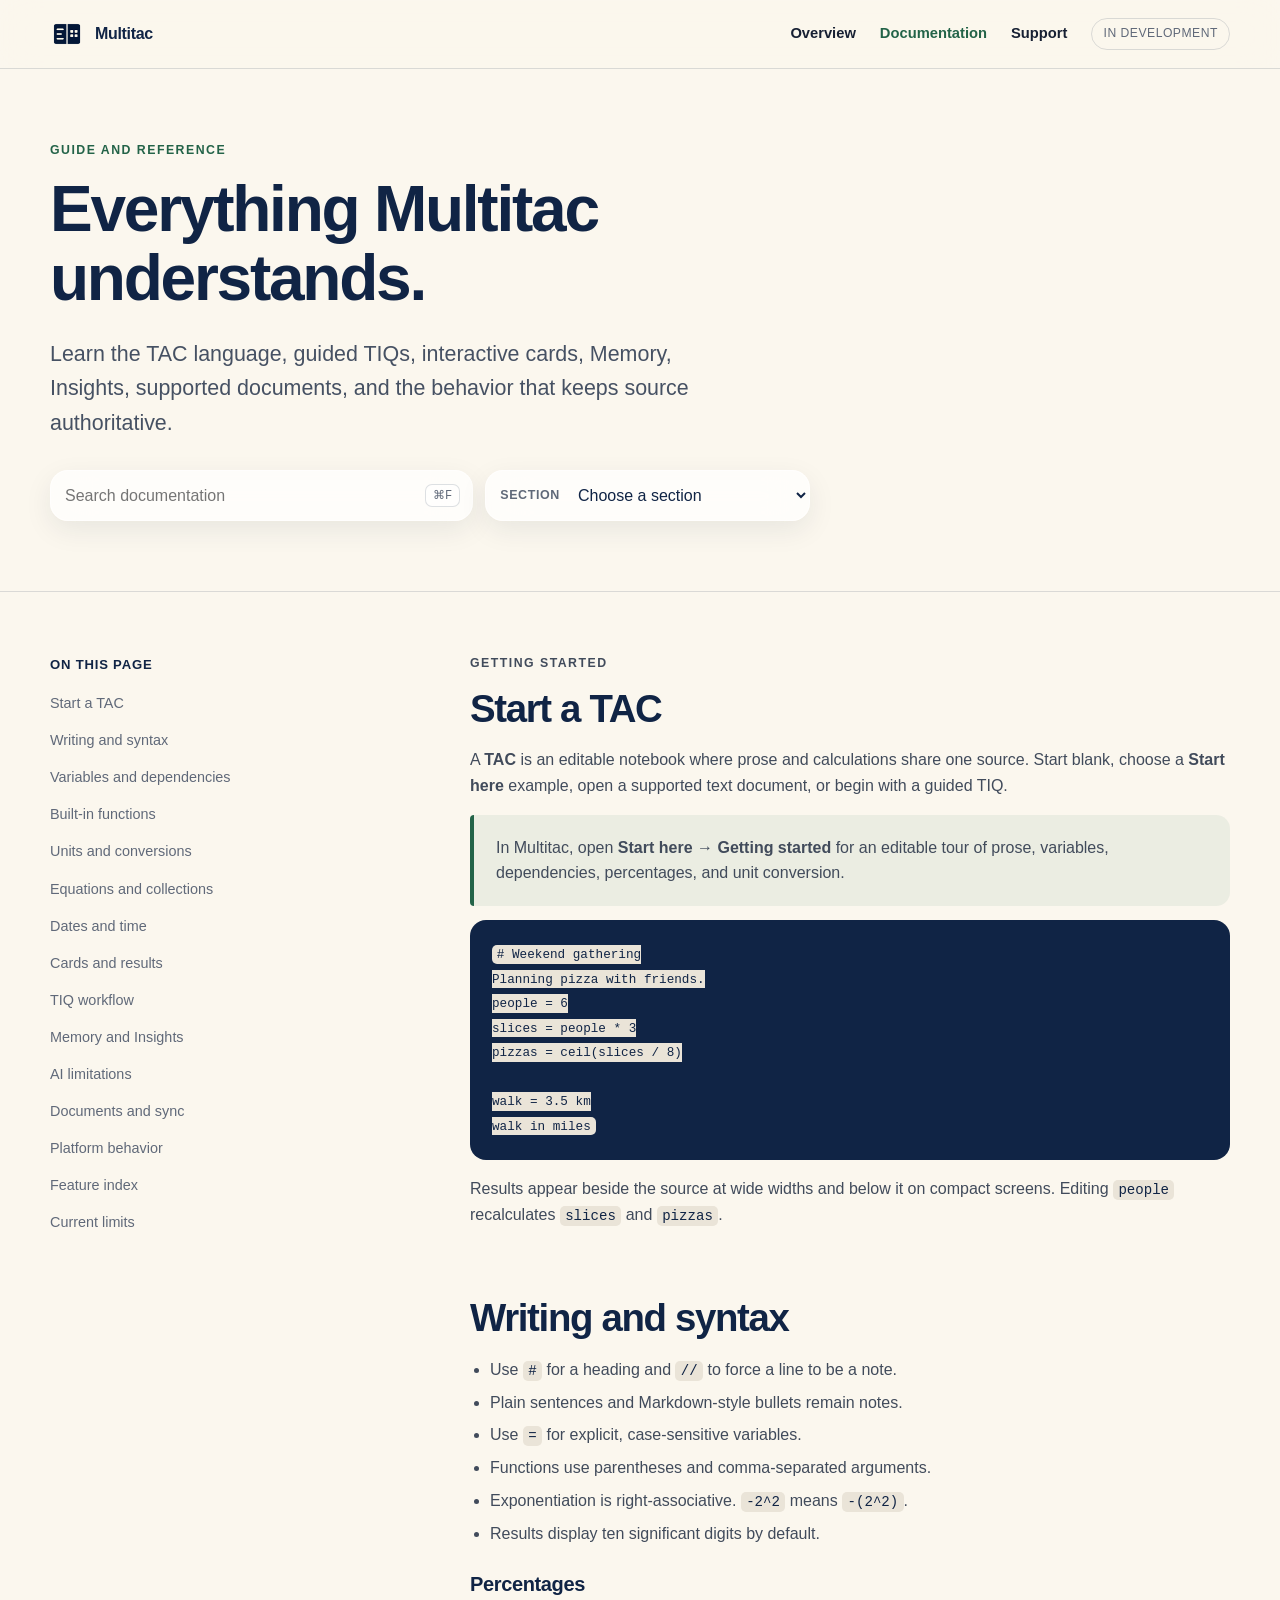
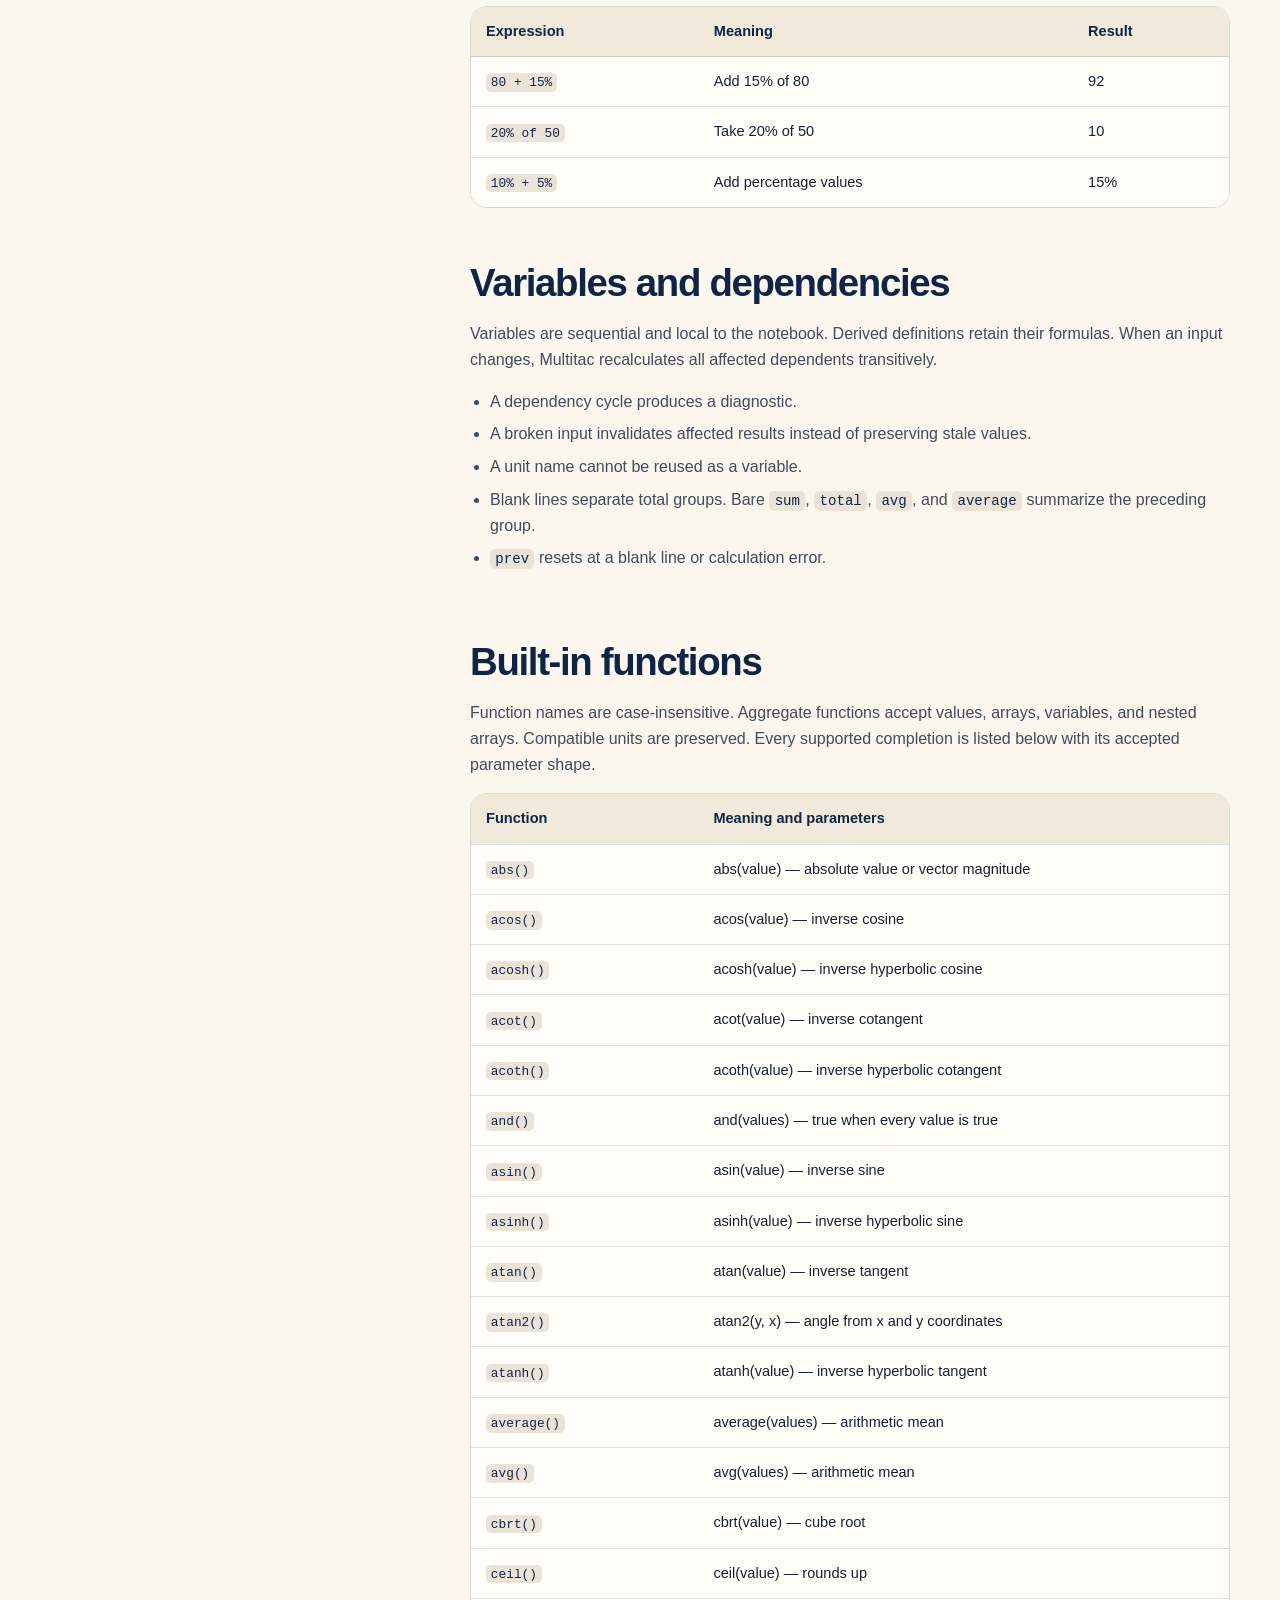
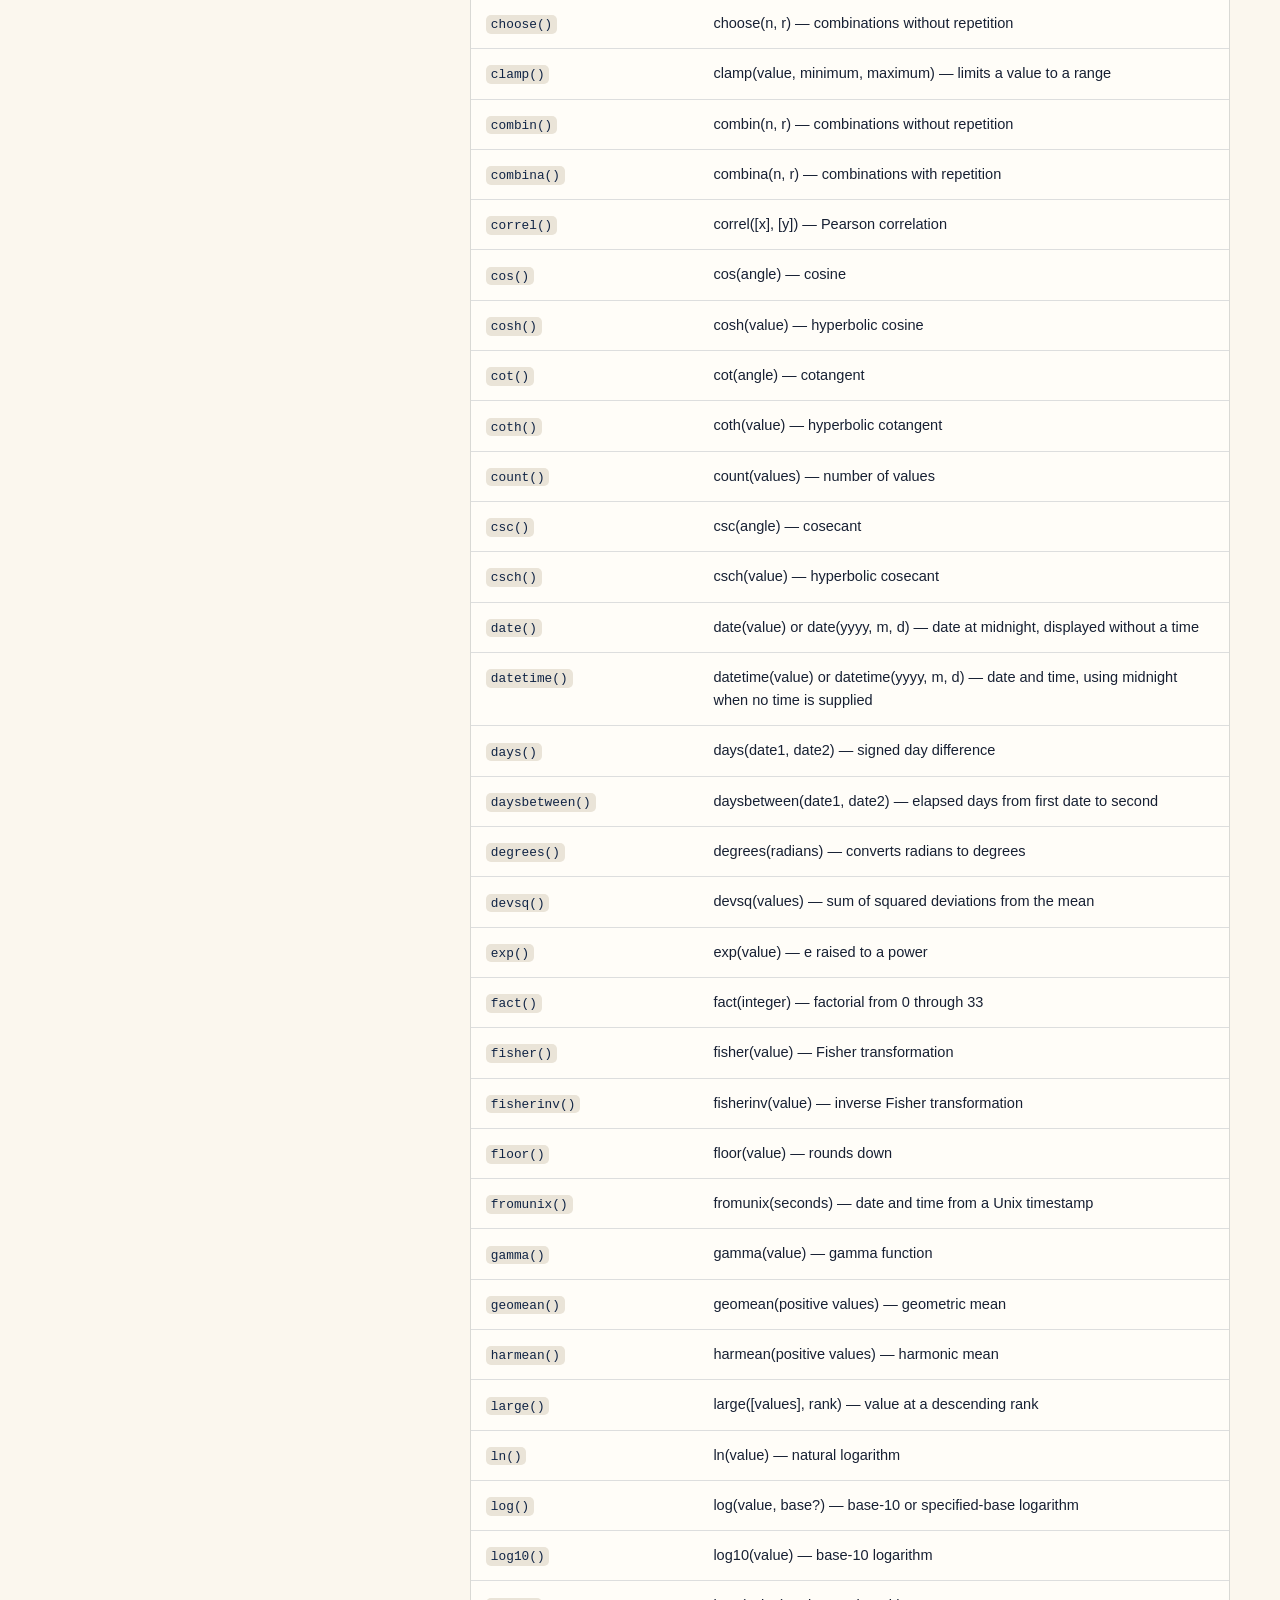
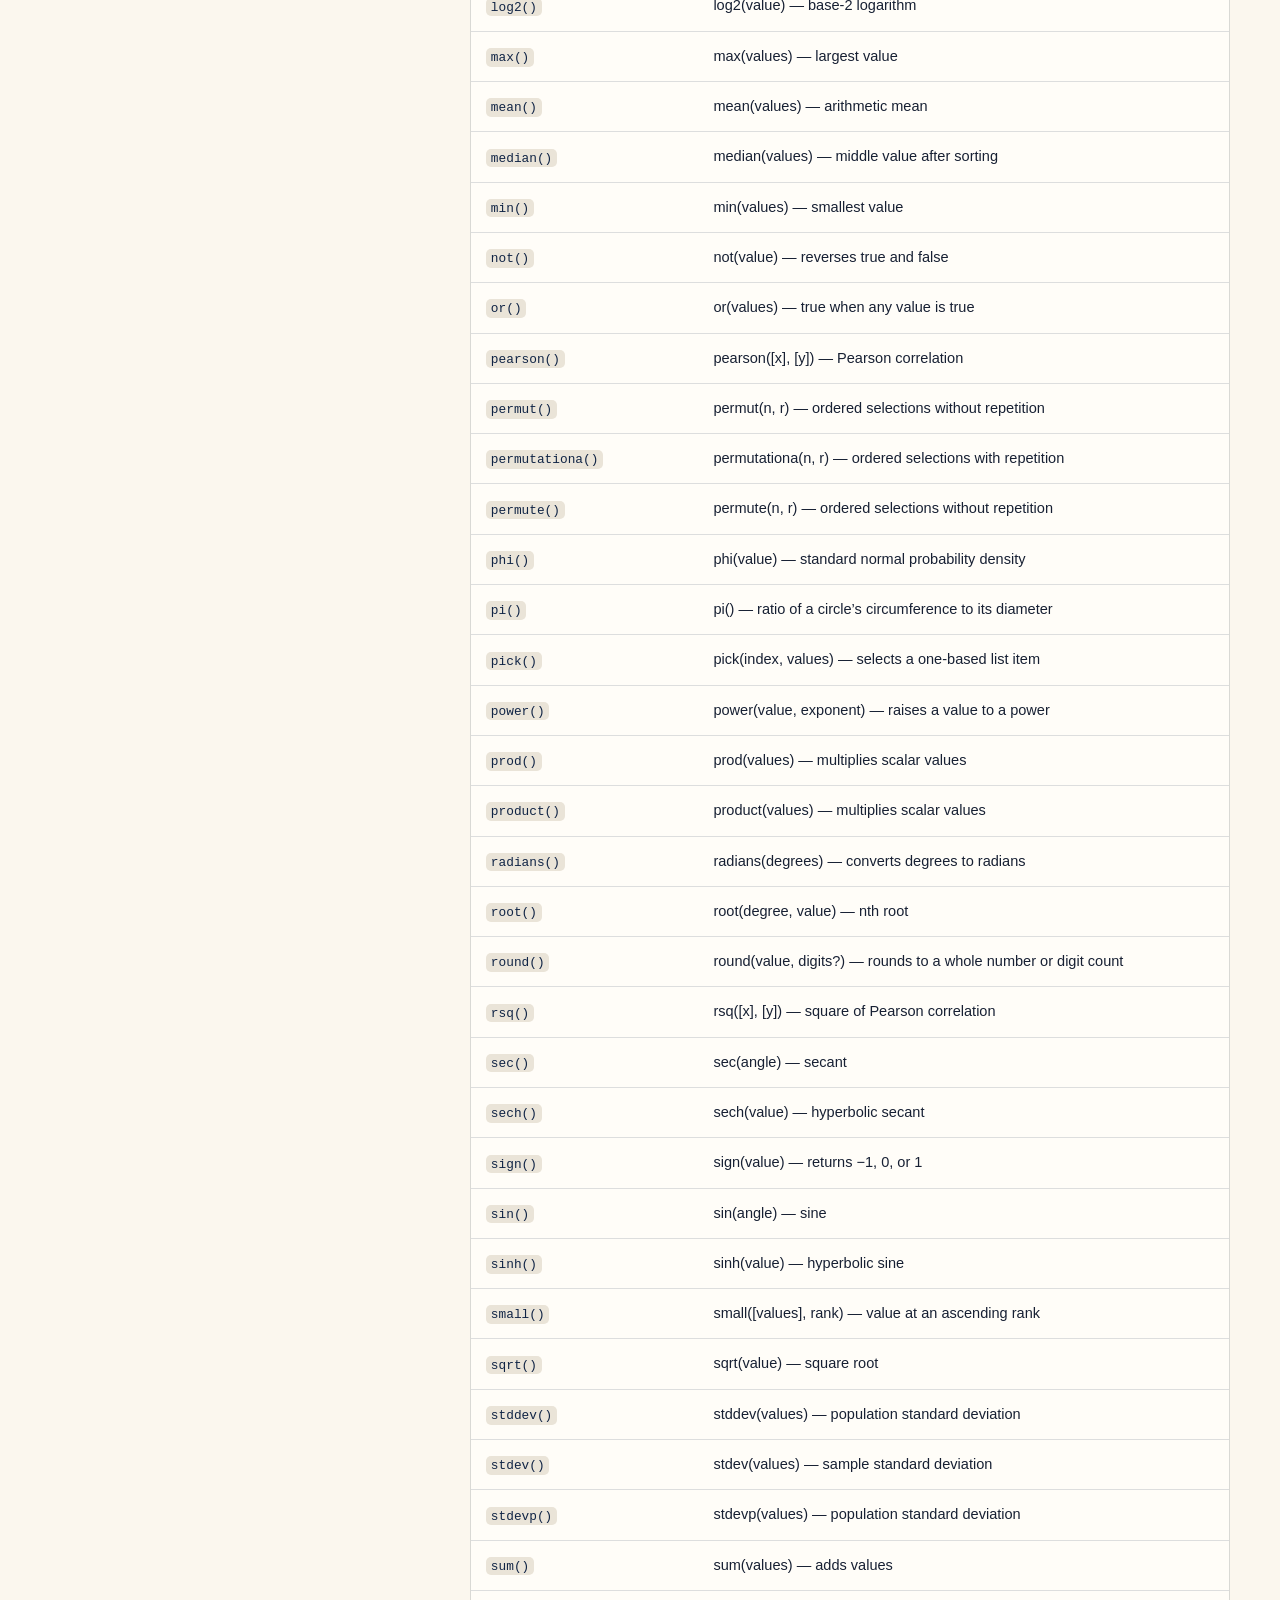
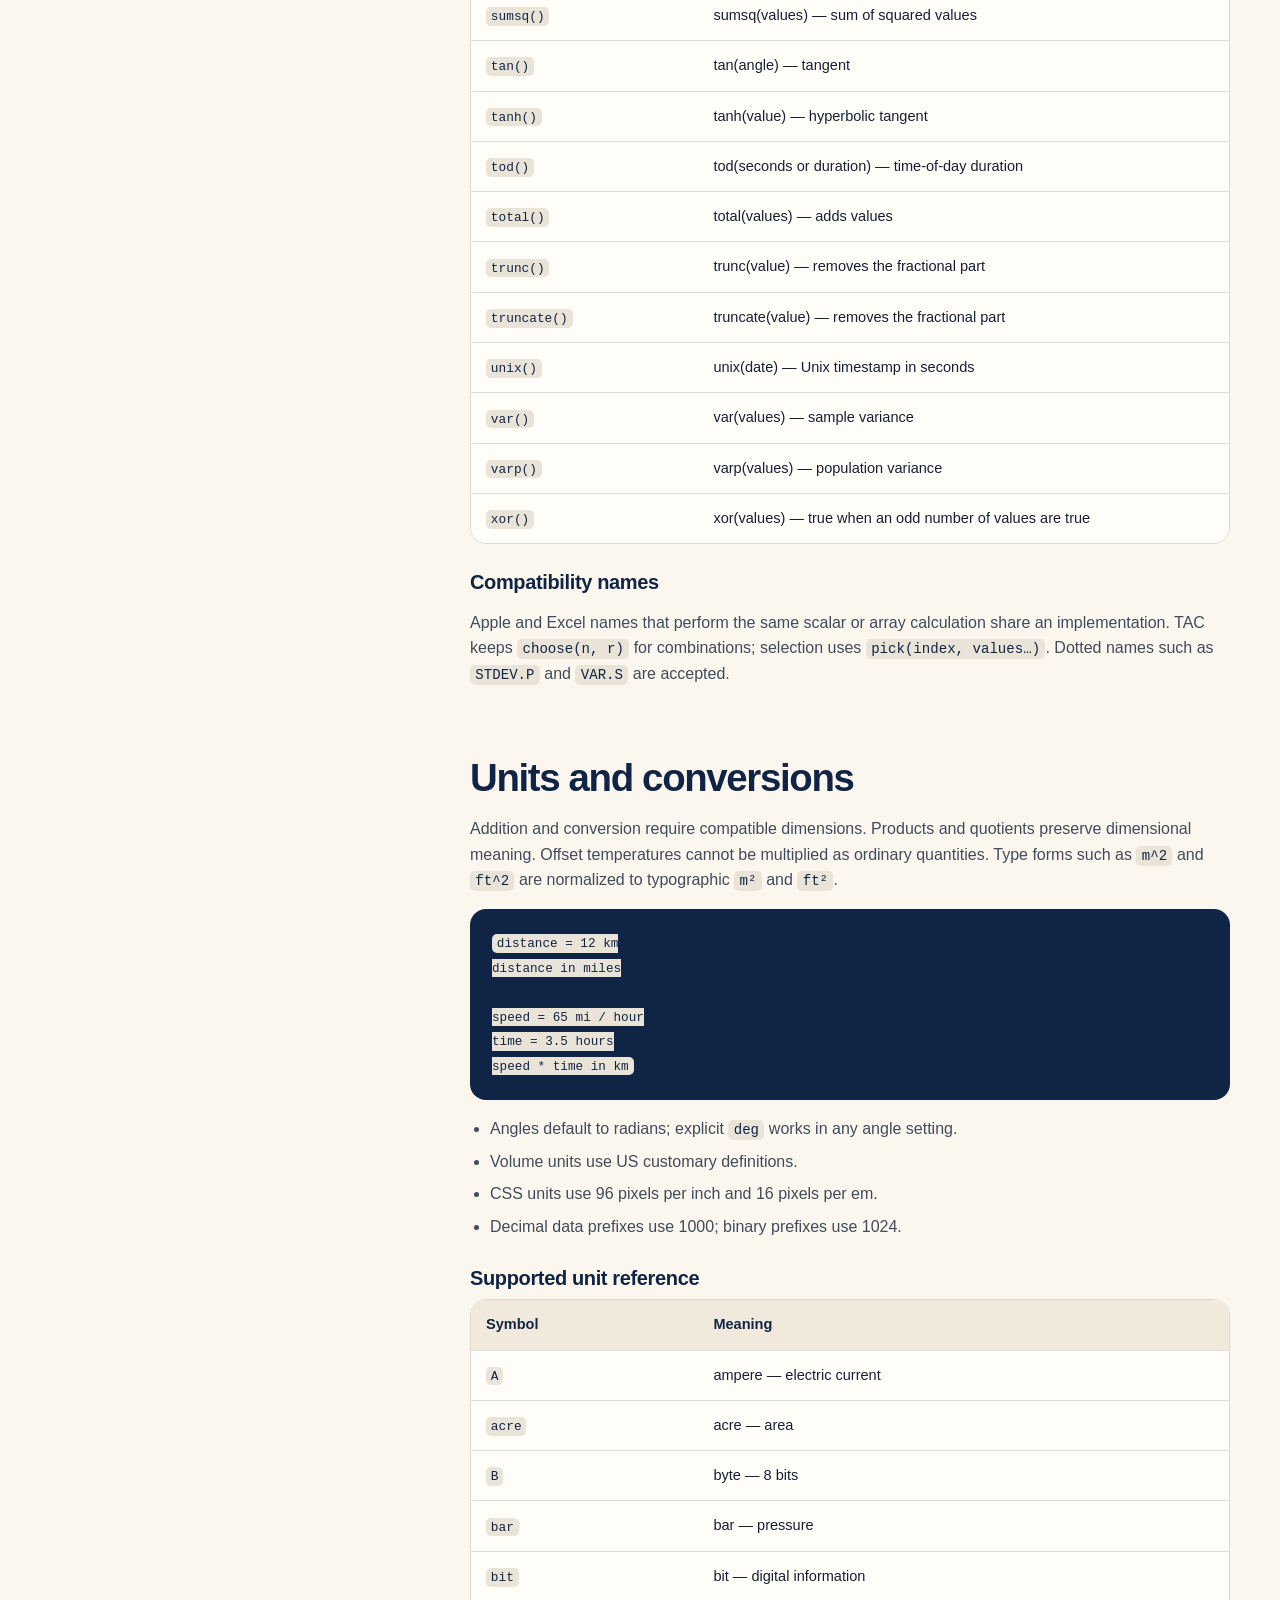
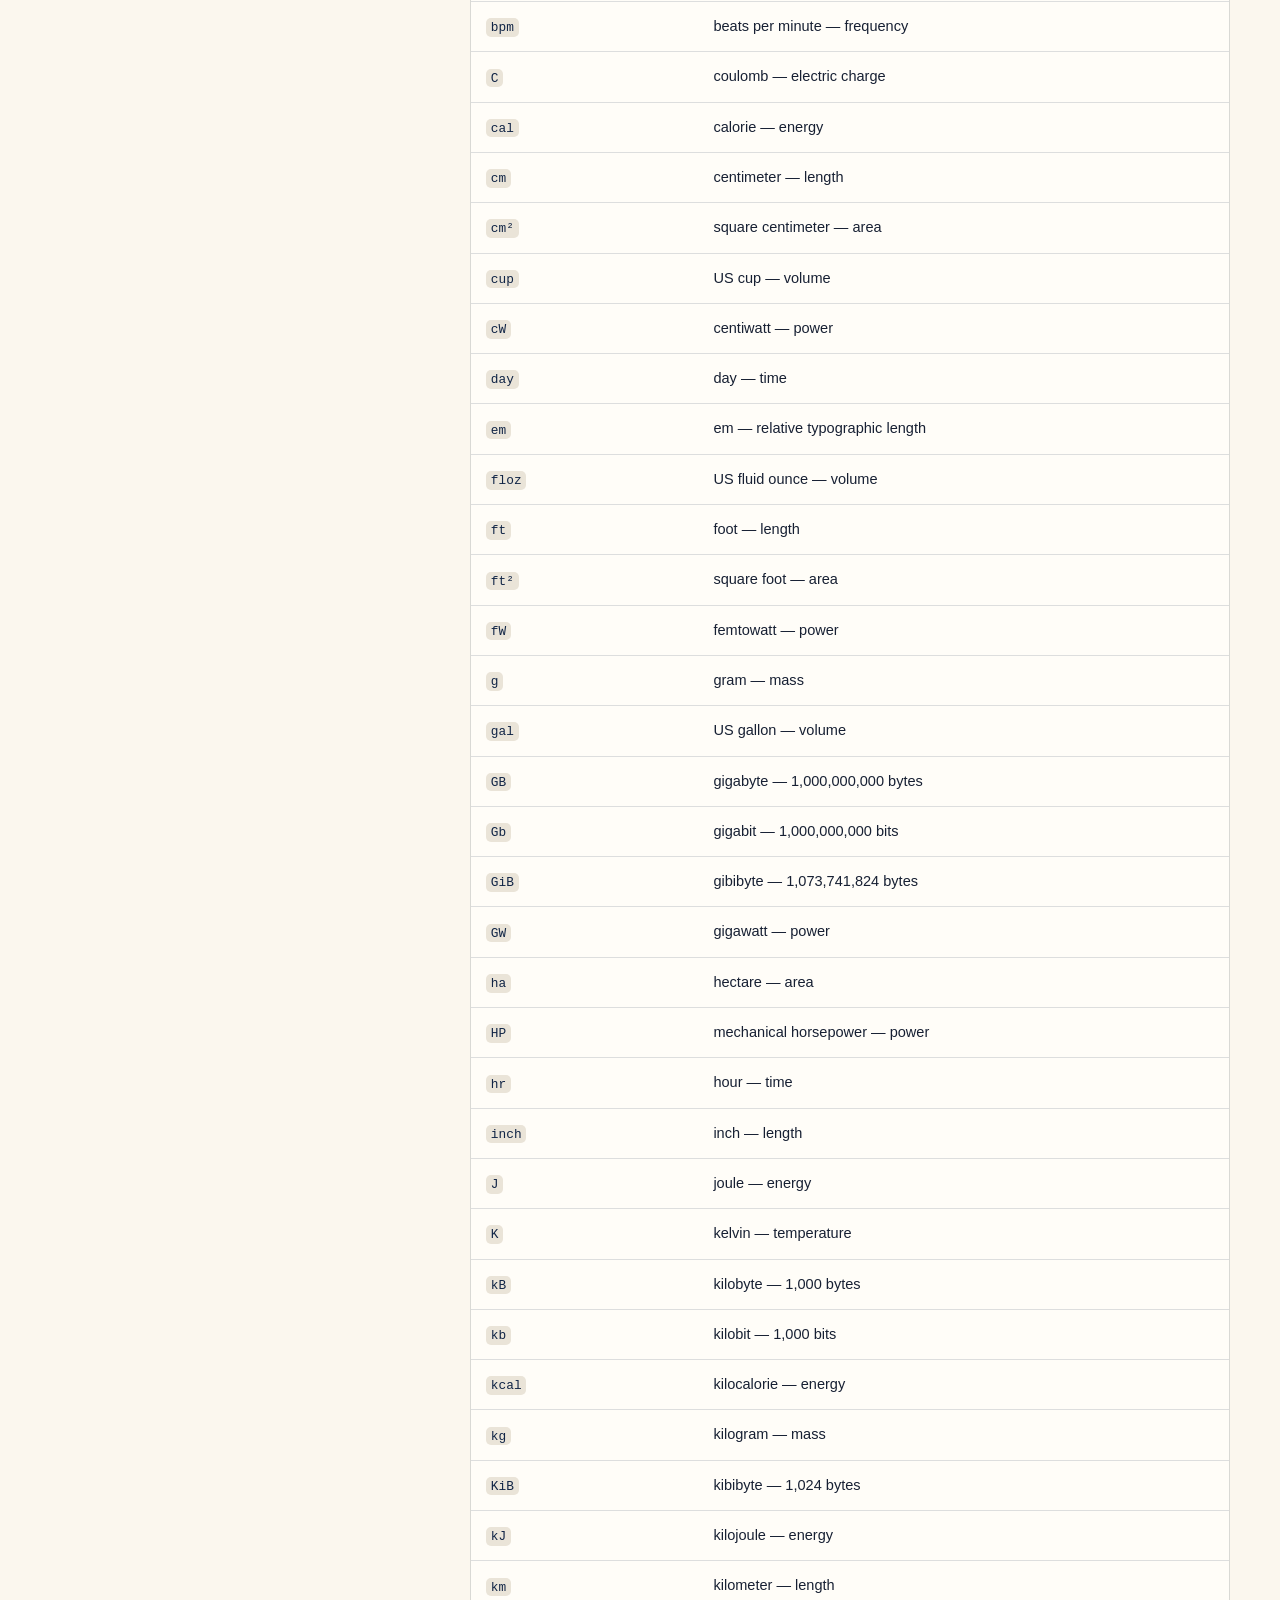
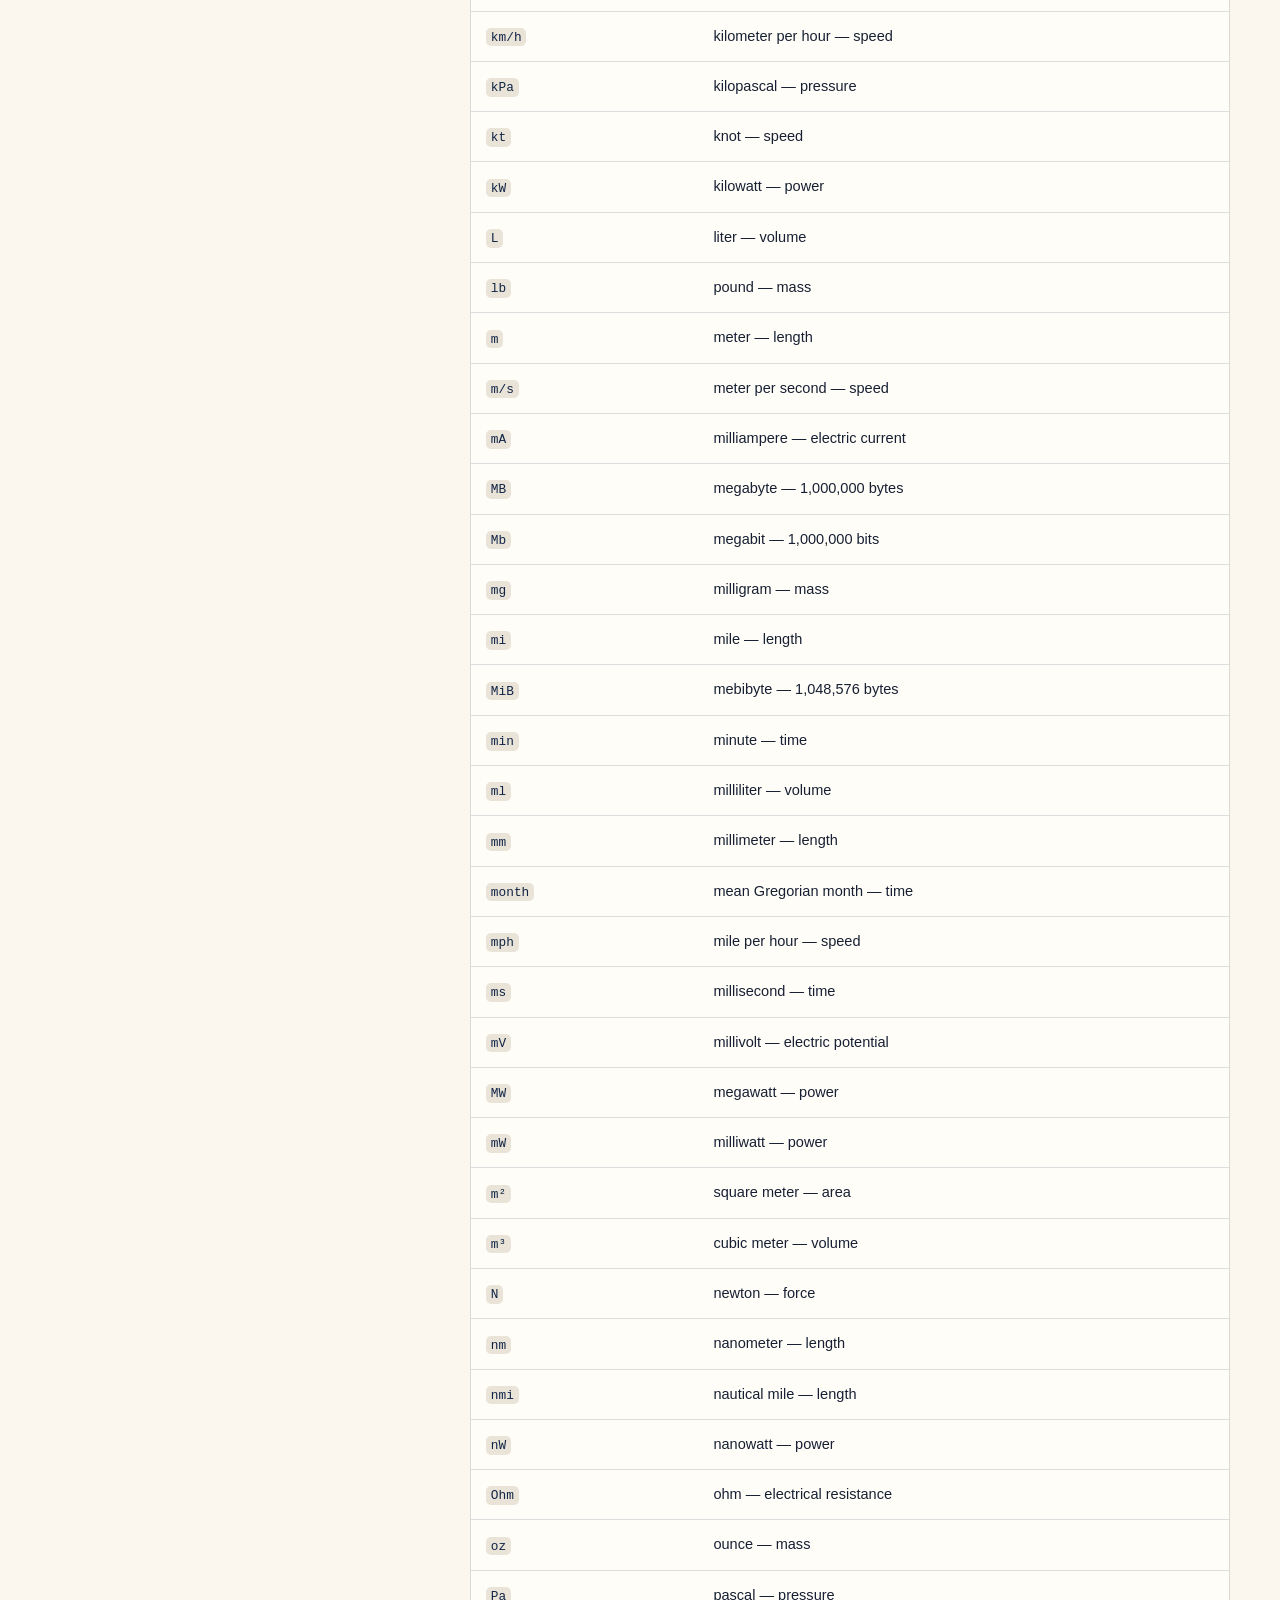
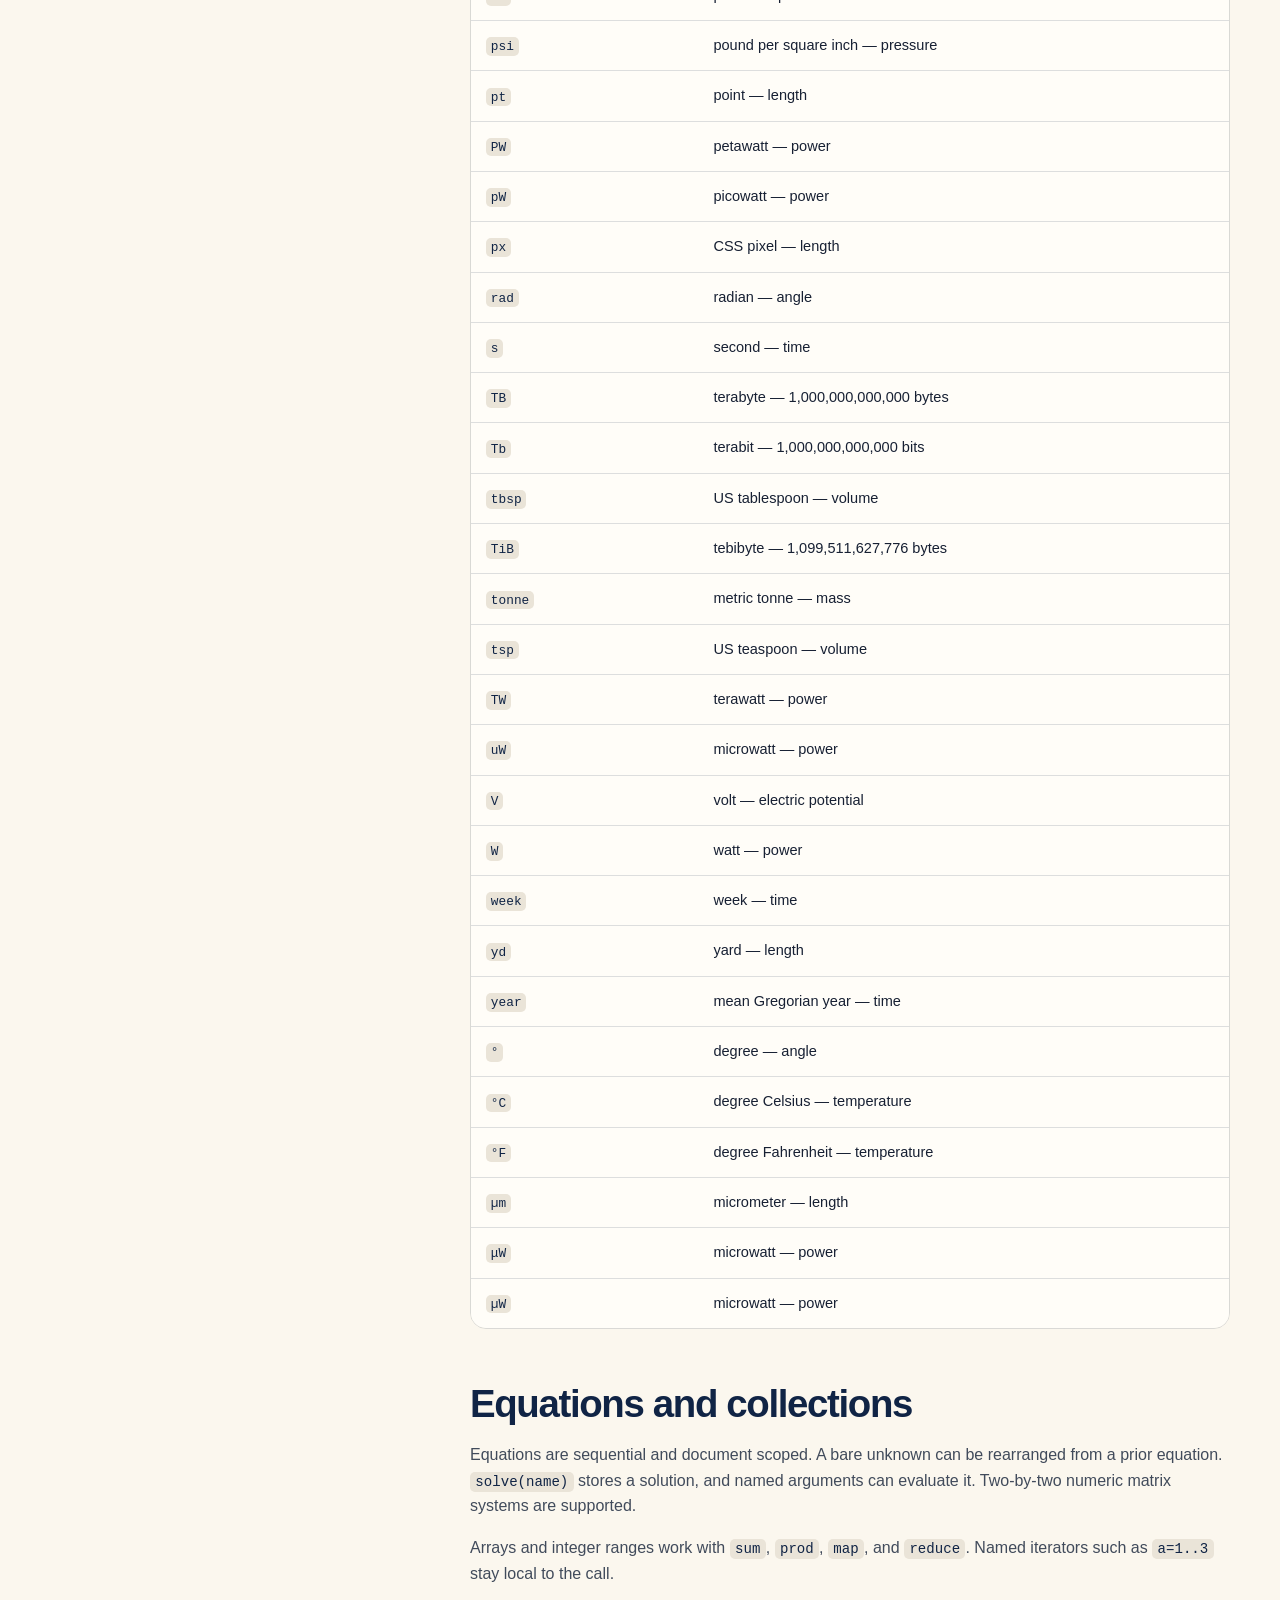
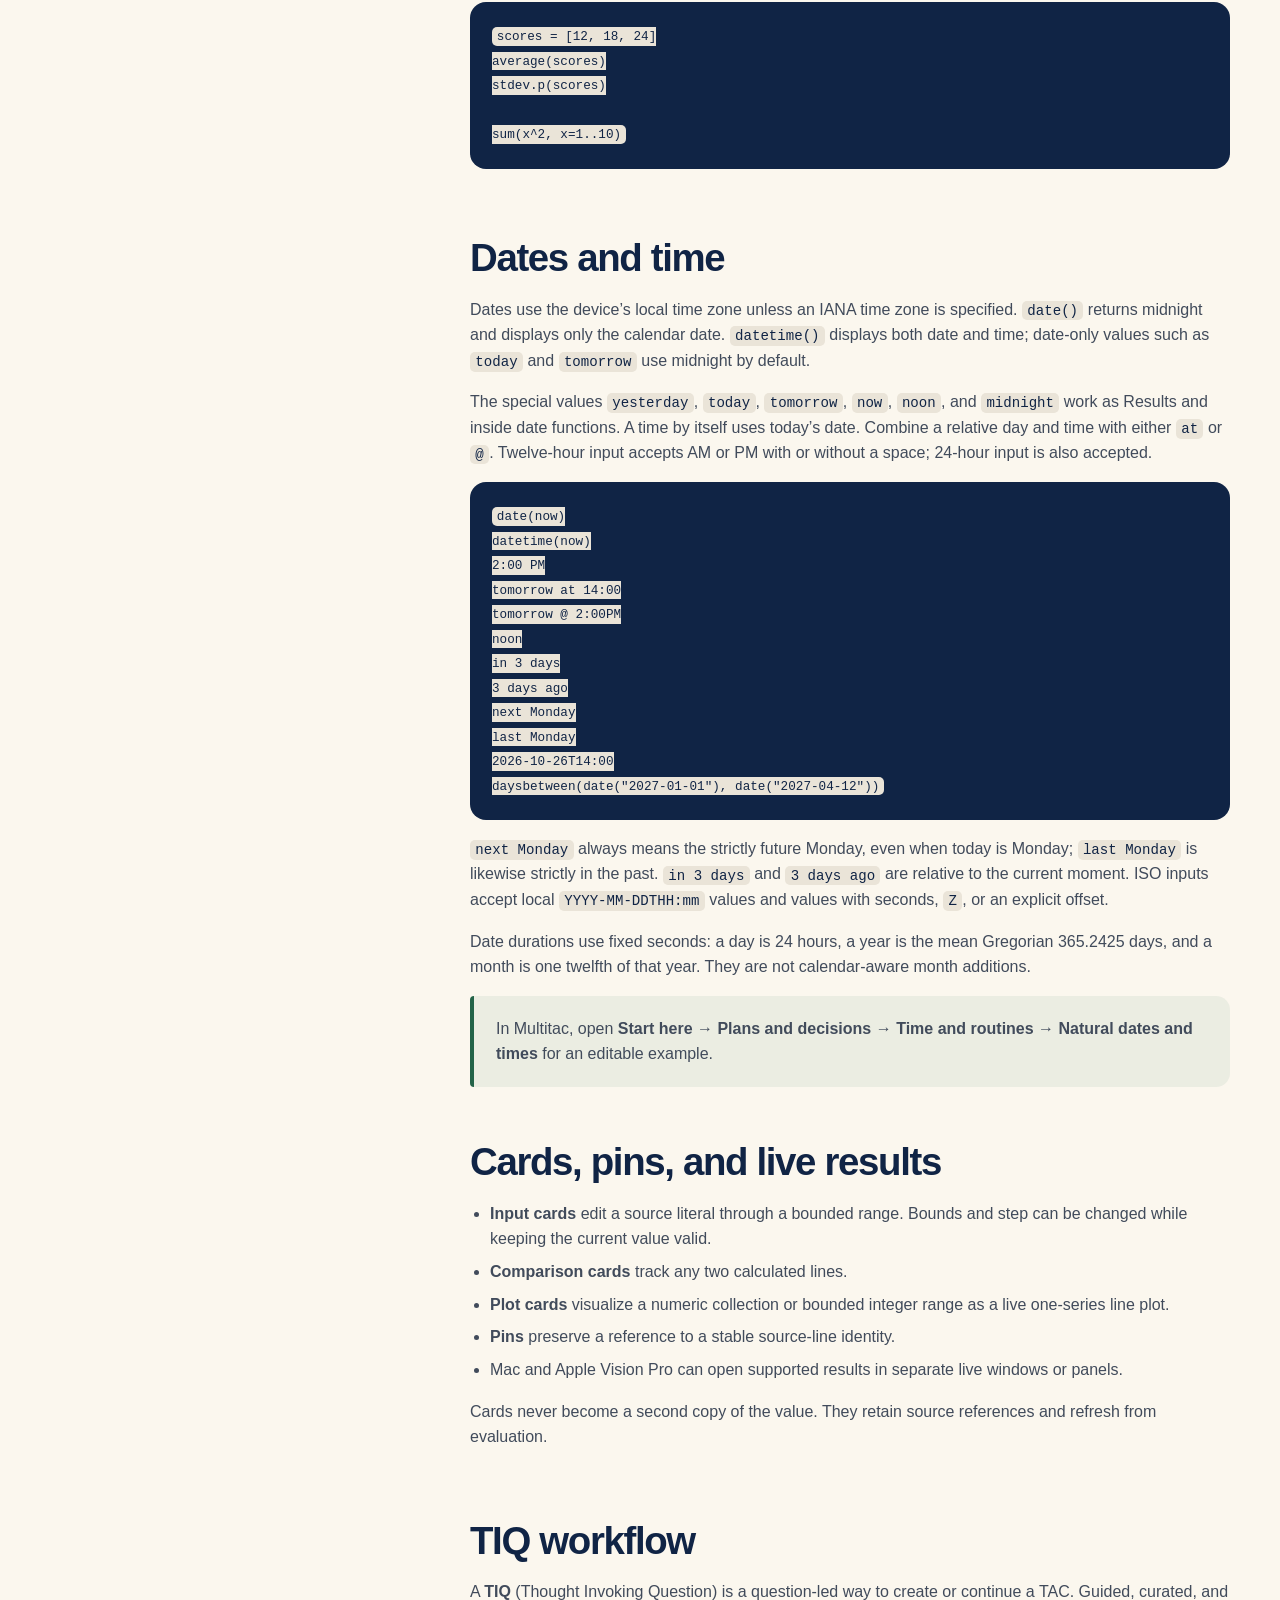
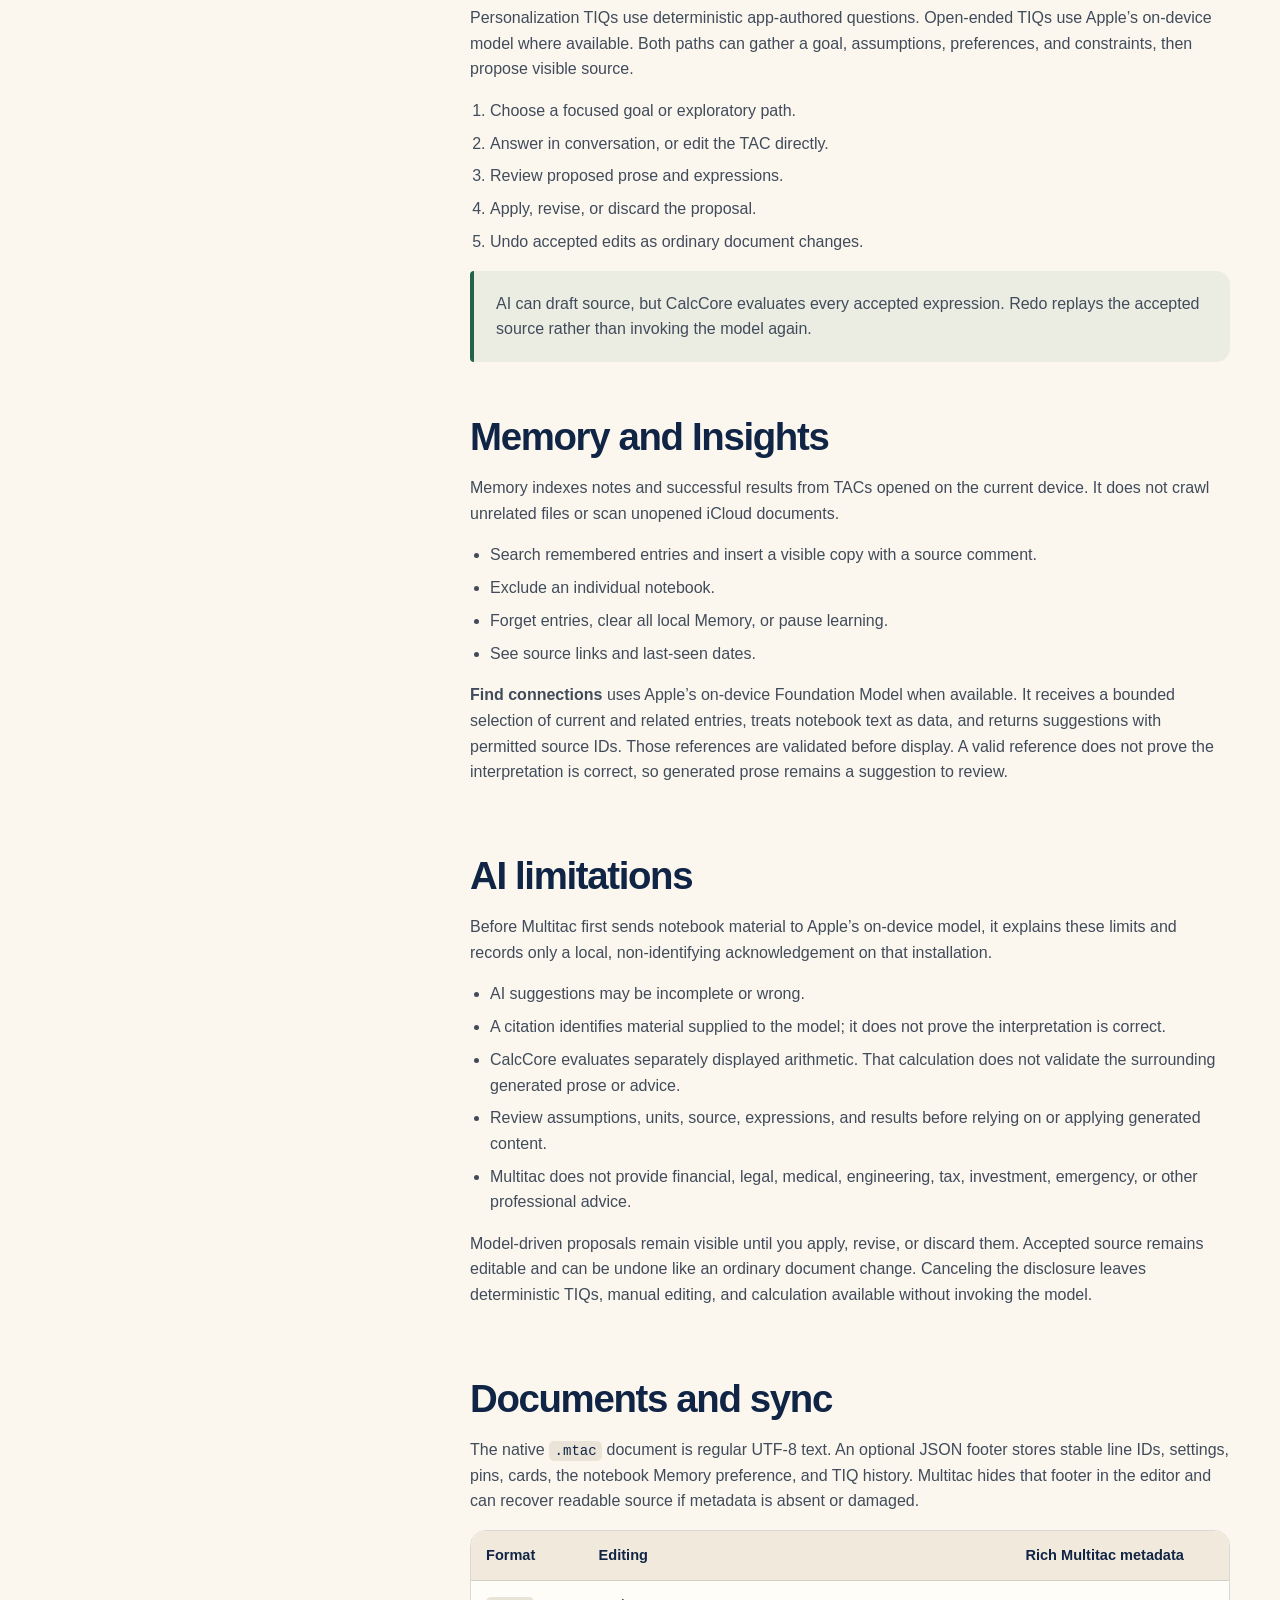
==== docs/index.html @ 73cab663 "Document relative and ISO date values" ====
<!doctype html><html lang="en"><head><meta charset="utf-8"><meta name="viewport" content="width=device-width,initial-scale=1"><title>Documentation — Multitac</title><meta name="description" content="The Multitac guide and calculation language reference."><link rel="canonical" href="https://multitac.app/docs/"><link rel="icon" href="/assets/favicon.png"><link rel="stylesheet" href="/css/styles.css"><!-- Google tag (gtag.js) --><script async src="https://www.googletagmanager.com/gtag/js?id=G-SN0K8HZB7N"></script><script>window.dataLayer = window.dataLayer || []; function gtag(){dataLayer.push(arguments);} gtag('js', new Date()); gtag('config', 'G-SN0K8HZB7N');</script></head><body>
<a class="skip-link" href="#main">Skip to content</a><header class="site-header"><div class="wrap header-inner"><a class="brand" href="/"><img src="/assets/favicon.png" alt=""><span>Multitac</span></a><nav class="site-nav" aria-label="Primary"><a href="/">Overview</a><a href="/docs/" aria-current="page">Documentation</a><a href="/support/">Support</a><span class="status-pill">In development</span></nav></div></header>
<main id="main"><header class="page-hero"><div class="wrap"><p class="eyebrow">Guide and reference</p><h1>Everything Multitac understands.</h1><p class="lede">Learn the TAC language, guided TIQs, interactive cards, Memory, Insights, supported documents, and the behavior that keeps source authoritative.</p><div class="docs-tools" role="search"><label class="docs-search"><span class="visually-hidden">Search documentation</span><input id="docs-search" type="search" placeholder="Search documentation" autocomplete="off"><kbd>⌘F</kbd></label><label class="docs-jump"><span>Section</span><select id="docs-section" aria-label="Go to documentation section"><option value="">Choose a section</option><option value="start">Start a TAC</option><option value="syntax">Writing and syntax</option><option value="reactive">Variables and dependencies</option><option value="functions">Built-in functions</option><option value="units">Units and conversions</option><option value="equations">Equations and collections</option><option value="dates">Dates and time</option><option value="cards">Cards and results</option><option value="tiq">TIQ workflow</option><option value="memory">Memory and Insights</option><option value="documents">Documents and sync</option><option value="platforms">Platform behavior</option><option value="features">Feature index</option><option value="limits">Current limits</option></select></label></div><p id="docs-search-status" class="docs-search-status" role="status" aria-live="polite"></p></div></header>
<div class="wrap docs-layout"><nav class="docs-nav" aria-label="Documentation sections"><strong>On this page</strong><a href="#start">Start a TAC</a><a href="#syntax">Writing and syntax</a><a href="#reactive">Variables and dependencies</a><a href="#functions">Built-in functions</a><a href="#units">Units and conversions</a><a href="#equations">Equations and collections</a><a href="#dates">Dates and time</a><a href="#cards">Cards and results</a><a href="#tiq">TIQ workflow</a><a href="#memory">Memory and Insights</a><a href="#ai-limitations">AI limitations</a><a href="#documents">Documents and sync</a><a href="#platforms">Platform behavior</a><a href="#features">Feature index</a><a href="#limits">Current limits</a></nav>
<article class="prose">
<section id="start"><p class="eyebrow">Getting started</p><h2>Start a TAC</h2><p>A <strong>TAC</strong> is an editable notebook where prose and calculations share one source. Start blank, choose a <strong>Start here</strong> example, open a supported text document, or begin with a guided TIQ.</p><div class="callout"><p>In Multitac, open <strong>Start here → Getting started</strong> for an editable tour of prose, variables, dependencies, percentages, and unit conversion. <a class="app-example-link" href="multitac://example/everyday">Open “Getting started” in Multitac</a></p></div><pre><code># Weekend gathering
Planning pizza with friends.
people = 6
slices = people * 3
pizzas = ceil(slices / 8)

walk = 3.5 km
walk in miles</code></pre><p>Results appear beside the source at wide widths and below it on compact screens. Editing <code>people</code> recalculates <code>slices</code> and <code>pizzas</code>.</p></section>
<section id="syntax"><h2>Writing and syntax</h2><ul><li>Use <code>#</code> for a heading and <code>//</code> to force a line to be a note.</li><li>Plain sentences and Markdown-style bullets remain notes.</li><li>Use <code>=</code> for explicit, case-sensitive variables.</li><li>Functions use parentheses and comma-separated arguments.</li><li>Exponentiation is right-associative. <code>-2^2</code> means <code>-(2^2)</code>.</li><li>Results display ten significant digits by default.</li></ul><h3>Percentages</h3><div class="table-wrap"><table><thead><tr><th>Expression</th><th>Meaning</th><th>Result</th></tr></thead><tbody><tr><td><code>80 + 15%</code></td><td>Add 15% of 80</td><td>92</td></tr><tr><td><code>20% of 50</code></td><td>Take 20% of 50</td><td>10</td></tr><tr><td><code>10% + 5%</code></td><td>Add percentage values</td><td>15%</td></tr></tbody></table></div></section>
<section id="reactive"><h2>Variables and dependencies</h2><p>Variables are sequential and local to the notebook. Derived definitions retain their formulas. When an input changes, Multitac recalculates all affected dependents transitively.</p><ul><li>A dependency cycle produces a diagnostic.</li><li>A broken input invalidates affected results instead of preserving stale values.</li><li>A unit name cannot be reused as a variable.</li><li>Blank lines separate total groups. Bare <code>sum</code>, <code>total</code>, <code>avg</code>, and <code>average</code> summarize the preceding group.</li><li><code>prev</code> resets at a blank line or calculation error.</li></ul></section>
<section id="functions"><h2>Built-in functions</h2><p>Function names are case-insensitive. Aggregate functions accept values, arrays, variables, and nested arrays. Compatible units are preserved. Every supported completion is listed below with its accepted parameter shape.</p><div class="table-wrap reference-table"><table><thead><tr><th>Function</th><th>Meaning and parameters</th></tr></thead><tbody><!-- GENERATED_FUNCTION_REFERENCE_START --><tr data-symbol="abs"><td><code>abs()</code></td><td>abs(value) — absolute value or vector magnitude</td></tr><tr data-symbol="acos"><td><code>acos()</code></td><td>acos(value) — inverse cosine</td></tr><tr data-symbol="acosh"><td><code>acosh()</code></td><td>acosh(value) — inverse hyperbolic cosine</td></tr><tr data-symbol="acot"><td><code>acot()</code></td><td>acot(value) — inverse cotangent</td></tr><tr data-symbol="acoth"><td><code>acoth()</code></td><td>acoth(value) — inverse hyperbolic cotangent</td></tr><tr data-symbol="and"><td><code>and()</code></td><td>and(values) — true when every value is true</td></tr><tr data-symbol="asin"><td><code>asin()</code></td><td>asin(value) — inverse sine</td></tr><tr data-symbol="asinh"><td><code>asinh()</code></td><td>asinh(value) — inverse hyperbolic sine</td></tr><tr data-symbol="atan"><td><code>atan()</code></td><td>atan(value) — inverse tangent</td></tr><tr data-symbol="atan2"><td><code>atan2()</code></td><td>atan2(y, x) — angle from x and y coordinates</td></tr><tr data-symbol="atanh"><td><code>atanh()</code></td><td>atanh(value) — inverse hyperbolic tangent</td></tr><tr data-symbol="average"><td><code>average()</code></td><td>average(values) — arithmetic mean</td></tr><tr data-symbol="avg"><td><code>avg()</code></td><td>avg(values) — arithmetic mean</td></tr><tr data-symbol="cbrt"><td><code>cbrt()</code></td><td>cbrt(value) — cube root</td></tr><tr data-symbol="ceil"><td><code>ceil()</code></td><td>ceil(value) — rounds up</td></tr><tr data-symbol="choose"><td><code>choose()</code></td><td>choose(n, r) — combinations without repetition</td></tr><tr data-symbol="clamp"><td><code>clamp()</code></td><td>clamp(value, minimum, maximum) — limits a value to a range</td></tr><tr data-symbol="combin"><td><code>combin()</code></td><td>combin(n, r) — combinations without repetition</td></tr><tr data-symbol="combina"><td><code>combina()</code></td><td>combina(n, r) — combinations with repetition</td></tr><tr data-symbol="correl"><td><code>correl()</code></td><td>correl([x], [y]) — Pearson correlation</td></tr><tr data-symbol="cos"><td><code>cos()</code></td><td>cos(angle) — cosine</td></tr><tr data-symbol="cosh"><td><code>cosh()</code></td><td>cosh(value) — hyperbolic cosine</td></tr><tr data-symbol="cot"><td><code>cot()</code></td><td>cot(angle) — cotangent</td></tr><tr data-symbol="coth"><td><code>coth()</code></td><td>coth(value) — hyperbolic cotangent</td></tr><tr data-symbol="count"><td><code>count()</code></td><td>count(values) — number of values</td></tr><tr data-symbol="csc"><td><code>csc()</code></td><td>csc(angle) — cosecant</td></tr><tr data-symbol="csch"><td><code>csch()</code></td><td>csch(value) — hyperbolic cosecant</td></tr><tr data-symbol="date"><td><code>date()</code></td><td>date(value) or date(yyyy, m, d) — date at midnight, displayed without a time</td></tr><tr data-symbol="datetime"><td><code>datetime()</code></td><td>datetime(value) or datetime(yyyy, m, d) — date and time, using midnight when no time is supplied</td></tr><tr data-symbol="days"><td><code>days()</code></td><td>days(date1, date2) — signed day difference</td></tr><tr data-symbol="daysbetween"><td><code>daysbetween()</code></td><td>daysbetween(date1, date2) — elapsed days from first date to second</td></tr><tr data-symbol="degrees"><td><code>degrees()</code></td><td>degrees(radians) — converts radians to degrees</td></tr><tr data-symbol="devsq"><td><code>devsq()</code></td><td>devsq(values) — sum of squared deviations from the mean</td></tr><tr data-symbol="exp"><td><code>exp()</code></td><td>exp(value) — e raised to a power</td></tr><tr data-symbol="fact"><td><code>fact()</code></td><td>fact(integer) — factorial from 0 through 33</td></tr><tr data-symbol="fisher"><td><code>fisher()</code></td><td>fisher(value) — Fisher transformation</td></tr><tr data-symbol="fisherinv"><td><code>fisherinv()</code></td><td>fisherinv(value) — inverse Fisher transformation</td></tr><tr data-symbol="floor"><td><code>floor()</code></td><td>floor(value) — rounds down</td></tr><tr data-symbol="fromunix"><td><code>fromunix()</code></td><td>fromunix(seconds) — date and time from a Unix timestamp</td></tr><tr data-symbol="gamma"><td><code>gamma()</code></td><td>gamma(value) — gamma function</td></tr><tr data-symbol="geomean"><td><code>geomean()</code></td><td>geomean(positive values) — geometric mean</td></tr><tr data-symbol="harmean"><td><code>harmean()</code></td><td>harmean(positive values) — harmonic mean</td></tr><tr data-symbol="large"><td><code>large()</code></td><td>large([values], rank) — value at a descending rank</td></tr><tr data-symbol="ln"><td><code>ln()</code></td><td>ln(value) — natural logarithm</td></tr><tr data-symbol="log"><td><code>log()</code></td><td>log(value, base?) — base-10 or specified-base logarithm</td></tr><tr data-symbol="log10"><td><code>log10()</code></td><td>log10(value) — base-10 logarithm</td></tr><tr data-symbol="log2"><td><code>log2()</code></td><td>log2(value) — base-2 logarithm</td></tr><tr data-symbol="max"><td><code>max()</code></td><td>max(values) — largest value</td></tr><tr data-symbol="mean"><td><code>mean()</code></td><td>mean(values) — arithmetic mean</td></tr><tr data-symbol="median"><td><code>median()</code></td><td>median(values) — middle value after sorting</td></tr><tr data-symbol="min"><td><code>min()</code></td><td>min(values) — smallest value</td></tr><tr data-symbol="not"><td><code>not()</code></td><td>not(value) — reverses true and false</td></tr><tr data-symbol="or"><td><code>or()</code></td><td>or(values) — true when any value is true</td></tr><tr data-symbol="pearson"><td><code>pearson()</code></td><td>pearson([x], [y]) — Pearson correlation</td></tr><tr data-symbol="permut"><td><code>permut()</code></td><td>permut(n, r) — ordered selections without repetition</td></tr><tr data-symbol="permutationa"><td><code>permutationa()</code></td><td>permutationa(n, r) — ordered selections with repetition</td></tr><tr data-symbol="permute"><td><code>permute()</code></td><td>permute(n, r) — ordered selections without repetition</td></tr><tr data-symbol="phi"><td><code>phi()</code></td><td>phi(value) — standard normal probability density</td></tr><tr data-symbol="pi"><td><code>pi()</code></td><td>pi() — ratio of a circle’s circumference to its diameter</td></tr><tr data-symbol="pick"><td><code>pick()</code></td><td>pick(index, values) — selects a one-based list item</td></tr><tr data-symbol="power"><td><code>power()</code></td><td>power(value, exponent) — raises a value to a power</td></tr><tr data-symbol="prod"><td><code>prod()</code></td><td>prod(values) — multiplies scalar values</td></tr><tr data-symbol="product"><td><code>product()</code></td><td>product(values) — multiplies scalar values</td></tr><tr data-symbol="radians"><td><code>radians()</code></td><td>radians(degrees) — converts degrees to radians</td></tr><tr data-symbol="root"><td><code>root()</code></td><td>root(degree, value) — nth root</td></tr><tr data-symbol="round"><td><code>round()</code></td><td>round(value, digits?) — rounds to a whole number or digit count</td></tr><tr data-symbol="rsq"><td><code>rsq()</code></td><td>rsq([x], [y]) — square of Pearson correlation</td></tr><tr data-symbol="sec"><td><code>sec()</code></td><td>sec(angle) — secant</td></tr><tr data-symbol="sech"><td><code>sech()</code></td><td>sech(value) — hyperbolic secant</td></tr><tr data-symbol="sign"><td><code>sign()</code></td><td>sign(value) — returns −1, 0, or 1</td></tr><tr data-symbol="sin"><td><code>sin()</code></td><td>sin(angle) — sine</td></tr><tr data-symbol="sinh"><td><code>sinh()</code></td><td>sinh(value) — hyperbolic sine</td></tr><tr data-symbol="small"><td><code>small()</code></td><td>small([values], rank) — value at an ascending rank</td></tr><tr data-symbol="sqrt"><td><code>sqrt()</code></td><td>sqrt(value) — square root</td></tr><tr data-symbol="stddev"><td><code>stddev()</code></td><td>stddev(values) — population standard deviation</td></tr><tr data-symbol="stdev"><td><code>stdev()</code></td><td>stdev(values) — sample standard deviation</td></tr><tr data-symbol="stdevp"><td><code>stdevp()</code></td><td>stdevp(values) — population standard deviation</td></tr><tr data-symbol="sum"><td><code>sum()</code></td><td>sum(values) — adds values</td></tr><tr data-symbol="sumsq"><td><code>sumsq()</code></td><td>sumsq(values) — sum of squared values</td></tr><tr data-symbol="tan"><td><code>tan()</code></td><td>tan(angle) — tangent</td></tr><tr data-symbol="tanh"><td><code>tanh()</code></td><td>tanh(value) — hyperbolic tangent</td></tr><tr data-symbol="tod"><td><code>tod()</code></td><td>tod(seconds or duration) — time-of-day duration</td></tr><tr data-symbol="total"><td><code>total()</code></td><td>total(values) — adds values</td></tr><tr data-symbol="trunc"><td><code>trunc()</code></td><td>trunc(value) — removes the fractional part</td></tr><tr data-symbol="truncate"><td><code>truncate()</code></td><td>truncate(value) — removes the fractional part</td></tr><tr data-symbol="unix"><td><code>unix()</code></td><td>unix(date) — Unix timestamp in seconds</td></tr><tr data-symbol="var"><td><code>var()</code></td><td>var(values) — sample variance</td></tr><tr data-symbol="varp"><td><code>varp()</code></td><td>varp(values) — population variance</td></tr><tr data-symbol="xor"><td><code>xor()</code></td><td>xor(values) — true when an odd number of values are true</td></tr><!-- GENERATED_FUNCTION_REFERENCE_END --></tbody></table></div><h3>Compatibility names</h3><p>Apple and Excel names that perform the same scalar or array calculation share an implementation. TAC keeps <code>choose(n, r)</code> for combinations; selection uses <code>pick(index, values…)</code>. Dotted names such as <code>STDEV.P</code> and <code>VAR.S</code> are accepted.</p></section>
<section id="units"><h2>Units and conversions</h2><p>Addition and conversion require compatible dimensions. Products and quotients preserve dimensional meaning. Offset temperatures cannot be multiplied as ordinary quantities. Type forms such as <code>m^2</code> and <code>ft^2</code> are normalized to typographic <code>m²</code> and <code>ft²</code>.</p><pre><code>distance = 12 km
distance in miles

speed = 65 mi / hour
time = 3.5 hours
speed * time in km</code></pre><ul><li>Angles default to radians; explicit <code>deg</code> works in any angle setting.</li><li>Volume units use US customary definitions.</li><li>CSS units use 96 pixels per inch and 16 pixels per em.</li><li>Decimal data prefixes use 1000; binary prefixes use 1024.</li></ul><h3>Supported unit reference</h3><div class="table-wrap reference-table"><table><thead><tr><th>Symbol</th><th>Meaning</th></tr></thead><tbody><!-- GENERATED_UNIT_REFERENCE_START --><tr data-symbol="A"><td><code>A</code></td><td>ampere — electric current</td></tr><tr data-symbol="acre"><td><code>acre</code></td><td>acre — area</td></tr><tr data-symbol="B"><td><code>B</code></td><td>byte — 8 bits</td></tr><tr data-symbol="bar"><td><code>bar</code></td><td>bar — pressure</td></tr><tr data-symbol="bit"><td><code>bit</code></td><td>bit — digital information</td></tr><tr data-symbol="bpm"><td><code>bpm</code></td><td>beats per minute — frequency</td></tr><tr data-symbol="C"><td><code>C</code></td><td>coulomb — electric charge</td></tr><tr data-symbol="cal"><td><code>cal</code></td><td>calorie — energy</td></tr><tr data-symbol="cm"><td><code>cm</code></td><td>centimeter — length</td></tr><tr data-symbol="cm²"><td><code>cm²</code></td><td>square centimeter — area</td></tr><tr data-symbol="cup"><td><code>cup</code></td><td>US cup — volume</td></tr><tr data-symbol="cW"><td><code>cW</code></td><td>centiwatt — power</td></tr><tr data-symbol="day"><td><code>day</code></td><td>day — time</td></tr><tr data-symbol="em"><td><code>em</code></td><td>em — relative typographic length</td></tr><tr data-symbol="floz"><td><code>floz</code></td><td>US fluid ounce — volume</td></tr><tr data-symbol="ft"><td><code>ft</code></td><td>foot — length</td></tr><tr data-symbol="ft²"><td><code>ft²</code></td><td>square foot — area</td></tr><tr data-symbol="fW"><td><code>fW</code></td><td>femtowatt — power</td></tr><tr data-symbol="g"><td><code>g</code></td><td>gram — mass</td></tr><tr data-symbol="gal"><td><code>gal</code></td><td>US gallon — volume</td></tr><tr data-symbol="GB"><td><code>GB</code></td><td>gigabyte — 1,000,000,000 bytes</td></tr><tr data-symbol="Gb"><td><code>Gb</code></td><td>gigabit — 1,000,000,000 bits</td></tr><tr data-symbol="GiB"><td><code>GiB</code></td><td>gibibyte — 1,073,741,824 bytes</td></tr><tr data-symbol="GW"><td><code>GW</code></td><td>gigawatt — power</td></tr><tr data-symbol="ha"><td><code>ha</code></td><td>hectare — area</td></tr><tr data-symbol="HP"><td><code>HP</code></td><td>mechanical horsepower — power</td></tr><tr data-symbol="hr"><td><code>hr</code></td><td>hour — time</td></tr><tr data-symbol="inch"><td><code>inch</code></td><td>inch — length</td></tr><tr data-symbol="J"><td><code>J</code></td><td>joule — energy</td></tr><tr data-symbol="K"><td><code>K</code></td><td>kelvin — temperature</td></tr><tr data-symbol="kB"><td><code>kB</code></td><td>kilobyte — 1,000 bytes</td></tr><tr data-symbol="kb"><td><code>kb</code></td><td>kilobit — 1,000 bits</td></tr><tr data-symbol="kcal"><td><code>kcal</code></td><td>kilocalorie — energy</td></tr><tr data-symbol="kg"><td><code>kg</code></td><td>kilogram — mass</td></tr><tr data-symbol="KiB"><td><code>KiB</code></td><td>kibibyte — 1,024 bytes</td></tr><tr data-symbol="kJ"><td><code>kJ</code></td><td>kilojoule — energy</td></tr><tr data-symbol="km"><td><code>km</code></td><td>kilometer — length</td></tr><tr data-symbol="km/h"><td><code>km/h</code></td><td>kilometer per hour — speed</td></tr><tr data-symbol="kPa"><td><code>kPa</code></td><td>kilopascal — pressure</td></tr><tr data-symbol="kt"><td><code>kt</code></td><td>knot — speed</td></tr><tr data-symbol="kW"><td><code>kW</code></td><td>kilowatt — power</td></tr><tr data-symbol="L"><td><code>L</code></td><td>liter — volume</td></tr><tr data-symbol="lb"><td><code>lb</code></td><td>pound — mass</td></tr><tr data-symbol="m"><td><code>m</code></td><td>meter — length</td></tr><tr data-symbol="m/s"><td><code>m/s</code></td><td>meter per second — speed</td></tr><tr data-symbol="mA"><td><code>mA</code></td><td>milliampere — electric current</td></tr><tr data-symbol="MB"><td><code>MB</code></td><td>megabyte — 1,000,000 bytes</td></tr><tr data-symbol="Mb"><td><code>Mb</code></td><td>megabit — 1,000,000 bits</td></tr><tr data-symbol="mg"><td><code>mg</code></td><td>milligram — mass</td></tr><tr data-symbol="mi"><td><code>mi</code></td><td>mile — length</td></tr><tr data-symbol="MiB"><td><code>MiB</code></td><td>mebibyte — 1,048,576 bytes</td></tr><tr data-symbol="min"><td><code>min</code></td><td>minute — time</td></tr><tr data-symbol="ml"><td><code>ml</code></td><td>milliliter — volume</td></tr><tr data-symbol="mm"><td><code>mm</code></td><td>millimeter — length</td></tr><tr data-symbol="month"><td><code>month</code></td><td>mean Gregorian month — time</td></tr><tr data-symbol="mph"><td><code>mph</code></td><td>mile per hour — speed</td></tr><tr data-symbol="ms"><td><code>ms</code></td><td>millisecond — time</td></tr><tr data-symbol="mV"><td><code>mV</code></td><td>millivolt — electric potential</td></tr><tr data-symbol="MW"><td><code>MW</code></td><td>megawatt — power</td></tr><tr data-symbol="mW"><td><code>mW</code></td><td>milliwatt — power</td></tr><tr data-symbol="m²"><td><code>m²</code></td><td>square meter — area</td></tr><tr data-symbol="m³"><td><code>m³</code></td><td>cubic meter — volume</td></tr><tr data-symbol="N"><td><code>N</code></td><td>newton — force</td></tr><tr data-symbol="nm"><td><code>nm</code></td><td>nanometer — length</td></tr><tr data-symbol="nmi"><td><code>nmi</code></td><td>nautical mile — length</td></tr><tr data-symbol="nW"><td><code>nW</code></td><td>nanowatt — power</td></tr><tr data-symbol="Ohm"><td><code>Ohm</code></td><td>ohm — electrical resistance</td></tr><tr data-symbol="oz"><td><code>oz</code></td><td>ounce — mass</td></tr><tr data-symbol="Pa"><td><code>Pa</code></td><td>pascal — pressure</td></tr><tr data-symbol="psi"><td><code>psi</code></td><td>pound per square inch — pressure</td></tr><tr data-symbol="pt"><td><code>pt</code></td><td>point — length</td></tr><tr data-symbol="PW"><td><code>PW</code></td><td>petawatt — power</td></tr><tr data-symbol="pW"><td><code>pW</code></td><td>picowatt — power</td></tr><tr data-symbol="px"><td><code>px</code></td><td>CSS pixel — length</td></tr><tr data-symbol="rad"><td><code>rad</code></td><td>radian — angle</td></tr><tr data-symbol="s"><td><code>s</code></td><td>second — time</td></tr><tr data-symbol="TB"><td><code>TB</code></td><td>terabyte — 1,000,000,000,000 bytes</td></tr><tr data-symbol="Tb"><td><code>Tb</code></td><td>terabit — 1,000,000,000,000 bits</td></tr><tr data-symbol="tbsp"><td><code>tbsp</code></td><td>US tablespoon — volume</td></tr><tr data-symbol="TiB"><td><code>TiB</code></td><td>tebibyte — 1,099,511,627,776 bytes</td></tr><tr data-symbol="tonne"><td><code>tonne</code></td><td>metric tonne — mass</td></tr><tr data-symbol="tsp"><td><code>tsp</code></td><td>US teaspoon — volume</td></tr><tr data-symbol="TW"><td><code>TW</code></td><td>terawatt — power</td></tr><tr data-symbol="uW"><td><code>uW</code></td><td>microwatt — power</td></tr><tr data-symbol="V"><td><code>V</code></td><td>volt — electric potential</td></tr><tr data-symbol="W"><td><code>W</code></td><td>watt — power</td></tr><tr data-symbol="week"><td><code>week</code></td><td>week — time</td></tr><tr data-symbol="yd"><td><code>yd</code></td><td>yard — length</td></tr><tr data-symbol="year"><td><code>year</code></td><td>mean Gregorian year — time</td></tr><tr data-symbol="°"><td><code>°</code></td><td>degree — angle</td></tr><tr data-symbol="°C"><td><code>°C</code></td><td>degree Celsius — temperature</td></tr><tr data-symbol="°F"><td><code>°F</code></td><td>degree Fahrenheit — temperature</td></tr><tr data-symbol="µm"><td><code>µm</code></td><td>micrometer — length</td></tr><tr data-symbol="μW"><td><code>μW</code></td><td>microwatt — power</td></tr><tr data-symbol="µW"><td><code>µW</code></td><td>microwatt — power</td></tr><!-- GENERATED_UNIT_REFERENCE_END --></tbody></table></div></section>
<section id="equations"><h2>Equations and collections</h2><p>Equations are sequential and document scoped. A bare unknown can be rearranged from a prior equation. <code>solve(name)</code> stores a solution, and named arguments can evaluate it. Two-by-two numeric matrix systems are supported.</p><p>Arrays and integer ranges work with <code>sum</code>, <code>prod</code>, <code>map</code>, and <code>reduce</code>. Named iterators such as <code>a=1..3</code> stay local to the call.</p><pre><code>scores = [12, 18, 24]
average(scores)
stdev.p(scores)

sum(x^2, x=1..10)</code></pre></section>
<section id="dates"><h2>Dates and time</h2><p>Dates use the device’s local time zone unless an IANA time zone is specified. <code>date()</code> returns midnight and displays only the calendar date. <code>datetime()</code> displays both date and time; date-only values such as <code>today</code> and <code>tomorrow</code> use midnight by default.</p><p>The special values <code>yesterday</code>, <code>today</code>, <code>tomorrow</code>, <code>now</code>, <code>noon</code>, and <code>midnight</code> work as Results and inside date functions. A time by itself uses today’s date. Combine a relative day and time with either <code>at</code> or <code>@</code>. Twelve-hour input accepts AM or PM with or without a space; 24-hour input is also accepted.</p><pre><code>date(now)
datetime(now)
2:00 PM
tomorrow at 14:00
tomorrow @ 2:00PM
noon
in 3 days
3 days ago
next Monday
last Monday
2026-10-26T14:00
daysbetween(date("2027-01-01"), date("2027-04-12"))</code></pre><p><code>next Monday</code> always means the strictly future Monday, even when today is Monday; <code>last Monday</code> is likewise strictly in the past. <code>in 3 days</code> and <code>3 days ago</code> are relative to the current moment. ISO inputs accept local <code>YYYY-MM-DDTHH:mm</code> values and values with seconds, <code>Z</code>, or an explicit offset.</p><p>Date durations use fixed seconds: a day is 24 hours, a year is the mean Gregorian 365.2425 days, and a month is one twelfth of that year. They are not calendar-aware month additions.</p><div class="callout"><p>In Multitac, open <strong>Start here → Plans and decisions → Time and routines → Natural dates and times</strong> for an editable example. <a class="app-example-link" href="multitac://example/plan.natural-dates">Open “Natural dates and times” in Multitac</a></p></div></section>
<section id="cards"><h2>Cards, pins, and live results</h2><ul><li><strong>Input cards</strong> edit a source literal through a bounded range. Bounds and step can be changed while keeping the current value valid.</li><li><strong>Comparison cards</strong> track any two calculated lines.</li><li><strong>Plot cards</strong> visualize a numeric collection or bounded integer range as a live one-series line plot.</li><li><strong>Pins</strong> preserve a reference to a stable source-line identity.</li><li>Mac and Apple Vision Pro can open supported results in separate live windows or panels.</li></ul><p>Cards never become a second copy of the value. They retain source references and refresh from evaluation.</p></section>
<section id="tiq"><h2>TIQ workflow</h2><p>A <strong>TIQ</strong> (Thought Invoking Question) is a question-led way to create or continue a TAC. Guided, curated, and Personalization TIQs use deterministic app-authored questions. Open-ended TIQs use Apple’s on-device model where available. Both paths can gather a goal, assumptions, preferences, and constraints, then propose visible source.</p><ol><li>Choose a focused goal or exploratory path.</li><li>Answer in conversation, or edit the TAC directly.</li><li>Review proposed prose and expressions.</li><li>Apply, revise, or discard the proposal.</li><li>Undo accepted edits as ordinary document changes.</li></ol><div class="callout"><p>AI can draft source, but CalcCore evaluates every accepted expression. Redo replays the accepted source rather than invoking the model again.</p></div></section>
<section id="memory"><h2>Memory and Insights</h2><p>Memory indexes notes and successful results from TACs opened on the current device. It does not crawl unrelated files or scan unopened iCloud documents.</p><ul><li>Search remembered entries and insert a visible copy with a source comment.</li><li>Exclude an individual notebook.</li><li>Forget entries, clear all local Memory, or pause learning.</li><li>See source links and last-seen dates.</li></ul><p><strong>Find connections</strong> uses Apple’s on-device Foundation Model when available. It receives a bounded selection of current and related entries, treats notebook text as data, and returns suggestions with permitted source IDs. Those references are validated before display. A valid reference does not prove the interpretation is correct, so generated prose remains a suggestion to review.</p></section>
<section id="ai-limitations"><h2>AI limitations</h2><p>Before Multitac first sends notebook material to Apple’s on-device model, it explains these limits and records only a local, non-identifying acknowledgement on that installation.</p><ul><li>AI suggestions may be incomplete or wrong.</li><li>A citation identifies material supplied to the model; it does not prove the interpretation is correct.</li><li>CalcCore evaluates separately displayed arithmetic. That calculation does not validate the surrounding generated prose or advice.</li><li>Review assumptions, units, source, expressions, and results before relying on or applying generated content.</li><li>Multitac does not provide financial, legal, medical, engineering, tax, investment, emergency, or other professional advice.</li></ul><p>Model-driven proposals remain visible until you apply, revise, or discard them. Accepted source remains editable and can be undone like an ordinary document change. Canceling the disclosure leaves deterministic TIQs, manual editing, and calculation available without invoking the model.</p></section>
<section id="documents"><h2>Documents and sync</h2><p>The native <code>.mtac</code> document is regular UTF-8 text. An optional JSON footer stores stable line IDs, settings, pins, cards, the notebook Memory preference, and TIQ history. Multitac hides that footer in the editor and can recover readable source if metadata is absent or damaged.</p><div class="table-wrap"><table><thead><tr><th>Format</th><th>Editing</th><th>Rich Multitac metadata</th></tr></thead><tbody><tr><td><code>.mtac</code></td><td>Native UTF-8 TAC source</td><td>Yes</td></tr><tr><td>Markdown</td><td>Opened and edited in place</td><td>No</td></tr><tr><td>Calca</td><td>Opened and edited in place; saved <code>=&gt;</code> text retained</td><td>No</td></tr><tr><td>Numi</td><td>Opened and edited in place</td><td>No</td></tr></tbody></table></div><p>iCloud Drive transports documents through Apple’s document infrastructure. Multitac has no custom sync server or remote account database.</p></section>
<section id="platforms"><h2>Platform behavior</h2><div class="table-wrap"><table><thead><tr><th>Platform</th><th>Experience</th></tr></thead><tbody><tr><td>iPhone</td><td>Compact library, push navigation, vertically arranged TAC and companion, and a current-result bar while editing.</td></tr><tr><td>iPad</td><td>Sidebar library, Inspiration browsing, adaptive side-by-side editing, keyboard support, multitasking, and document windows.</td></tr><tr><td>Mac</td><td>Nested library, document windows and tabs, menus, Undo and Redo, settings, and separate result windows.</td></tr><tr><td>Apple Vision Pro</td><td>Spatially comfortable library and document windows, separate result panels, and system scene restoration.</td></tr></tbody></table></div><p>App Shortcuts expose <strong>Start a new TIQ</strong>, <strong>Start a blank TAC</strong>, and <strong>Explore examples</strong> to Shortcuts and Siri where available.</p></section>
<section id="features"><h2>Feature index</h2><p>This index covers product capabilities outside the calculation vocabulary. Search any term to jump to the section that explains its behavior.</p><div class="feature-index"><article><h3>Writing and results</h3><p>Mixed prose and calculations, headings, comments, inline <code>::::</code> Results, reactive recalculation, diagnostics, result copying, pins, comparisons, plots, input cards, equation spacing, autocomplete, function and unit explanations, angle mode, Undo, and Redo.</p></article><article><h3>Starting and finding work</h3><p>Blank TACs, Quick TACs, guided and open-ended TIQs, Start here examples, folders, pinned folders, favorites, recently opened documents, sorting, library search, example search, documentation search, and platform deep links.</p></article><article><h3>Context and guidance</h3><p>Per-TAC Results, Memory, Insights, Personalization, source links, hide and restore, Add to Memory from this TAC, local Memory controls, and reviewable on-device AI suggestions.</p></article><article><h3>Documents and platform behavior</h3><p>Native <code>.mtac</code>, Markdown, Calca, Numi, import, export, Share, autosave, iCloud Drive, tabs and windows on Mac, adaptive sidebars and navigation, touch-and-hold menus, keyboard shortcuts, Home Screen Quick Actions, accessibility labels, VoiceOver, Dynamic Type, and reduced motion.</p></article></div></section>
<section id="limits"><h2>Current limits</h2><ul><li>Currency and cryptocurrency calculations are deliberately unsupported.</li><li>English input is supported for the first release.</li><li>There is no cloud AI fallback, collaboration service, remote account, rich-text attachment system, or native ink canvas.</li><li>The current plot card is a single-series line plot.</li><li>Calendar months and years are fixed-duration calculation units, not calendar-aware additions.</li><li>Some capabilities depend on Apple’s on-device model availability.</li></ul></section>
</article></div></main><script src="/js/docs.js" defer></script>
<footer class="site-footer"><div class="wrap"><div class="footer-grid"><div class="footer-brand"><img src="/assets/favicon.png" alt=""><span>Multitac</span></div><nav class="footer-links"><a href="/">Overview</a><a href="/support/">Support</a><a href="/privacy/">Privacy</a><a href="/terms/">Terms</a></nav></div><p class="fine-print">Documentation describes the current development build and may change before release.</p></div></footer></body></html>
---- css/styles.css ----
:root {
  --ink: #102445; --ink-2: #17345f; --paper: #fbf7ee; --paper-2: #f1eadc;
  --white: #fffdf8; --green: #236348; --green-2: #164633; --blue: #1767ce;
  --text: #172033; --muted: #606979; --line: rgba(16,36,69,.14);
  --shadow: 0 28px 70px rgba(16,36,69,.14); --radius: 24px; --max: 1180px;
}
* { box-sizing: border-box; }
html { scroll-behavior: smooth; }
body { margin: 0; color: var(--text); background: var(--paper); font-family: ui-sans-serif,-apple-system,BlinkMacSystemFont,"SF Pro Text","Helvetica Neue",sans-serif; line-height: 1.6; -webkit-font-smoothing: antialiased; }
img { max-width: 100%; }
a { color: var(--green); text-underline-offset: .18em; }
a:hover { color: var(--green-2); }
:focus-visible { outline: 3px solid #5a9be9; outline-offset: 3px; border-radius: 4px; }
.skip-link { position: absolute; left: -999px; top: 8px; z-index: 1000; padding: .7rem 1rem; background: var(--ink); color: white; }
.skip-link:focus { left: 8px; }
.wrap { width: min(calc(100% - 40px),var(--max)); margin-inline: auto; }
.site-header { position: sticky; top: 0; z-index: 20; border-bottom: 1px solid var(--line); background: rgba(251,247,238,.9); backdrop-filter: saturate(140%) blur(18px); }
.header-inner { min-height: 68px; display: flex; align-items: center; justify-content: space-between; gap: 24px; }
.brand { display: inline-flex; align-items: center; gap: 11px; color: var(--ink); font-weight: 760; text-decoration: none; letter-spacing: -.02em; }
.brand img { width: 34px; height: 34px; }
.site-nav { display: flex; align-items: center; flex-wrap: wrap; gap: 8px 24px; }
.site-nav a { color: var(--text); font-size: .92rem; font-weight: 650; text-decoration: none; }
.site-nav a:hover,.site-nav a[aria-current="page"] { color: var(--green); }
.status-pill { padding: .34rem .7rem; border: 1px solid var(--line); border-radius: 999px; color: var(--muted)!important; font-size: .76rem!important; letter-spacing: .04em; text-transform: uppercase; }
.hero { position: relative; overflow: hidden; padding: 92px 0 86px; }
.hero::before { content: ""; position: absolute; width: 560px; height: 560px; border-radius: 50%; right: -180px; top: -250px; background: rgba(23,103,206,.08); }
.hero-grid { position: relative; display: grid; grid-template-columns: .9fr 1.1fr; align-items: center; gap: clamp(48px,8vw,104px); }
.eyebrow { margin: 0 0 14px; color: var(--green); font-size: .77rem; font-weight: 800; letter-spacing: .12em; text-transform: uppercase; }
h1,h2,h3 { color: var(--ink); line-height: 1.08; letter-spacing: -.035em; }
h1 { margin: 0; font-size: clamp(3rem,6.4vw,6.6rem); font-weight: 760; }
h2 { margin: 0 0 18px; font-size: clamp(2.15rem,4vw,4.2rem); }
h3 { margin: 0 0 10px; font-size: 1.25rem; letter-spacing: -.018em; }
.lede { max-width: 640px; margin: 24px 0 30px; color: #465163; font-size: clamp(1.08rem,2vw,1.34rem); }
.hero-actions { display: flex; flex-wrap: wrap; align-items: center; gap: 12px; }
.button { display: inline-flex; align-items: center; justify-content: center; min-height: 48px; padding: 0 21px; border: 1px solid var(--green); border-radius: 999px; background: var(--green); color: white; font-weight: 750; text-decoration: none; }
.button:hover { background: var(--green-2); color: white; }
.button.secondary { background: transparent; color: var(--green); }
.button.secondary:hover { background: rgba(35,99,72,.07); }
.availability { margin: 18px 0 0; color: var(--muted); font-size: .9rem; }
.notebook-window { overflow: hidden; border: 1px solid rgba(16,36,69,.16); border-radius: 26px; background: var(--white); box-shadow: var(--shadow); transform: rotate(1deg); }
.window-bar { display: flex; align-items: center; gap: 7px; padding: 13px 17px; border-bottom: 1px solid var(--line); background: rgba(241,234,220,.65); }
.window-dot { width: 10px; height: 10px; border-radius: 50%; background: #d5cdbc; }
.window-title { margin-left: auto; color: var(--muted); font-size: .72rem; }
.notebook-body { display: grid; grid-template-columns: 1fr .72fr; min-height: 420px; }
.source-pane,.result-pane { padding: 28px; }
.result-pane { border-left: 1px solid var(--line); background: #f5f8f5; }
.code-line { display: grid; grid-template-columns: 24px 1fr; gap: 10px; margin: 0 0 13px; font: 500 .92rem/1.55 ui-monospace,"SFMono-Regular",Menlo,monospace; }
.line-no { color: #b0a99b; text-align: right; user-select: none; }
.note-line { font-family: ui-sans-serif,-apple-system,sans-serif; color: #4d5664; }
.calc { color: var(--ink); }
.operator { color: var(--blue); }
.result-label { margin: 0 0 22px; color: var(--muted); font-size: .72rem; font-weight: 800; letter-spacing: .1em; text-transform: uppercase; }
.result-row { padding: 15px 0; border-bottom: 1px solid var(--line); }
.result-row:last-child { border-bottom: 0; }
.result-row small { display: block; color: var(--muted); }
.result-row strong { display: block; margin-top: 4px; color: var(--ink); font: 700 1.3rem/1.2 ui-monospace,"SFMono-Regular",Menlo,monospace; }
.section { padding: 92px 0; }
.section.alt { background: var(--ink); color: #e9edf3; }
.section.alt h2,.section.alt h3 { color: white; }
.section.alt .eyebrow { color: #8fd0ad; }
.section-intro { max-width: 720px; margin: 0 0 44px; color: var(--muted); font-size: 1.08rem; }
.alt .section-intro { color: #b9c4d5; }
.grid-3 { display: grid; grid-template-columns: repeat(3,1fr); gap: 18px; }
.feature { padding: 28px; border: 1px solid var(--line); border-radius: var(--radius); background: rgba(255,253,248,.66); }
.feature p { margin: 0; color: var(--muted); }
.feature-number { display: inline-grid; place-items: center; width: 34px; height: 34px; margin-bottom: 22px; border-radius: 10px; background: rgba(35,99,72,.1); color: var(--green); font-size: .82rem; font-weight: 800; }
.split { display: grid; grid-template-columns: 1fr 1fr; gap: 28px; }
.mode-card { position: relative; overflow: hidden; min-height: 390px; padding: 38px; border: 1px solid rgba(255,255,255,.16); border-radius: 28px; background: rgba(255,255,255,.055); }
.mode-card::after { content: attr(data-label); position: absolute; right: -8px; bottom: -38px; color: rgba(255,255,255,.035); font-size: 10rem; font-weight: 850; line-height: 1; }
.mode-card p { max-width: 480px; color: #c3ccda; }
.mode-card ul { position: relative; z-index: 1; margin: 26px 0 0; padding: 0; list-style: none; }
.mode-card li { margin: 10px 0; padding-left: 22px; color: #eef2f7; }
.mode-card li::before { content: "↳"; position: absolute; margin-left: -22px; color: #8fd0ad; }
.platform-grid { display: grid; grid-template-columns: repeat(4,1fr); gap: 16px; }
.platform { padding: 26px; border: 1px solid var(--line); border-radius: 20px; background: var(--white); }
.platform-name { display: block; margin-bottom: 10px; color: var(--ink); font-size: 1.18rem; font-weight: 800; }
.platform p { margin: 0; color: var(--muted); font-size: .92rem; }
.trust-grid { display: grid; grid-template-columns: .8fr 1.2fr; gap: 60px; align-items: start; }
.trust-list { display: grid; gap: 1px; overflow: hidden; border: 1px solid var(--line); border-radius: 22px; background: var(--line); }
.trust-item { padding: 23px 25px; background: var(--white); }
.trust-item strong { display: block; color: var(--ink); }
.trust-item span { color: var(--muted); }
.calc-band { padding: 42px; border-radius: 30px; background: var(--paper-2); }
.calc-columns { display: grid; grid-template-columns: repeat(4,1fr); gap: 26px; }
.calc-columns h3 { font-size: 1rem; }
.calc-columns p { margin: 0; color: var(--muted); font-size: .9rem; }
.docs-cta { display: flex; justify-content: space-between; align-items: center; gap: 30px; margin-top: 30px; padding: 28px 32px; border: 1px solid var(--line); border-radius: 22px; background: var(--white); }
.docs-cta p { margin: 5px 0 0; color: var(--muted); }
.page-hero { padding: 72px 0 42px; border-bottom: 1px solid var(--line); }
.page-hero h1 { max-width: 900px; font-size: clamp(2.7rem,5vw,5rem); }
.page-hero .lede { margin-bottom: 0; }
.docs-tools { display: grid; grid-template-columns: minmax(240px,1fr) minmax(210px,auto); gap: 12px; max-width: 760px; margin-top: 30px; }
.docs-search,.docs-jump { display: flex; align-items: center; min-height: 48px; border: 1px solid rgba(255,255,255,.6); border-radius: 18px; background: rgba(255,255,255,.72); box-shadow: 0 9px 28px rgba(17,36,65,.08); backdrop-filter: blur(20px) saturate(1.35); -webkit-backdrop-filter: blur(20px) saturate(1.35); }
.docs-search:focus-within,.docs-jump:focus-within { outline: 3px solid rgba(35,99,72,.2); border-color: var(--green); }
.docs-search input,.docs-jump select { width: 100%; min-width: 0; padding: 12px 14px; border: 0; outline: 0; background: transparent; color: var(--ink); font: inherit; }
.docs-search kbd { margin-right: 12px; padding: 3px 7px; border: 1px solid var(--line); border-radius: 7px; color: var(--muted); background: rgba(255,255,255,.6); font: .75rem ui-monospace,"SFMono-Regular",Menlo,monospace; }
.docs-jump span { padding-left: 14px; color: var(--muted); font-size: .78rem; font-weight: 750; text-transform: uppercase; letter-spacing: .05em; }
.docs-search-status { min-height: 1.3em; margin: 10px 0 0; color: var(--muted); font-size: .86rem; }
.visually-hidden { position: absolute!important; width: 1px!important; height: 1px!important; overflow: hidden!important; clip: rect(0,0,0,0)!important; white-space: nowrap!important; }
.app-example-link { display: none; margin-top: 9px; font-weight: 750; }
html[data-embedded="true"] .app-example-link { display: inline-block; }
.docs-layout { display: grid; grid-template-columns: 235px minmax(0,760px); justify-content: space-between; gap: 70px; padding: 62px 0 100px; }
.docs-layout.is-searching .docs-nav { opacity: .45; pointer-events: none; }
.docs-nav { position: sticky; top: 94px; align-self: start; }
.docs-nav strong { display: block; margin-bottom: 10px; color: var(--ink); font-size: .82rem; letter-spacing: .06em; text-transform: uppercase; }
.docs-nav a { display: block; padding: 7px 0; color: var(--muted); font-size: .9rem; text-decoration: none; }
.docs-nav a:hover { color: var(--green); }
.prose section { padding: 0 0 54px; scroll-margin-top: 96px; }
.prose h2 { font-size: clamp(1.85rem,3vw,2.7rem); }
.prose h3 { margin-top: 28px; }
.prose p,.prose li { color: #414b5b; }
.prose ul,.prose ol { padding-left: 1.25rem; }
.prose li { margin: .45rem 0; }
.prose code,.code-chip { padding: .14em .38em; border-radius: 5px; background: #eae4d8; color: var(--ink); font: .88em ui-monospace,"SFMono-Regular",Menlo,monospace; }
.prose pre { overflow-x: auto; padding: 22px; border-radius: 16px; background: var(--ink); color: #f6f0e5; font: .9rem/1.7 ui-monospace,"SFMono-Regular",Menlo,monospace; }
.table-wrap { overflow-x: auto; border: 1px solid var(--line); border-radius: 16px; }
table { width: 100%; border-collapse: collapse; background: var(--white); font-size: .91rem; }
th,td { padding: 13px 15px; border-bottom: 1px solid var(--line); text-align: left; vertical-align: top; }
th { color: var(--ink); background: var(--paper-2); }
tr:last-child td { border-bottom: 0; }
.callout { padding: 20px 22px; border-left: 4px solid var(--green); border-radius: 4px 14px 14px 4px; background: rgba(35,99,72,.07); }
.callout p { margin: 0; }
.reference-table td:first-child { width: 30%; white-space: nowrap; }
.feature-index { display: grid; grid-template-columns: 1fr 1fr; gap: 14px; }
.feature-index article { padding: 18px 20px; border: 1px solid var(--line); border-radius: 15px; background: var(--white); }
.feature-index h3 { margin: 0 0 8px; font-size: 1rem; }
.feature-index p { margin: 0; font-size: .9rem; }
.legal { max-width: 760px; padding: 62px 0 100px; }
.legal h2 { margin-top: 48px; font-size: 1.65rem; }
.legal h3 { margin-top: 30px; }
.legal .updated { color: var(--muted); }
.site-footer { padding: 44px 0; border-top: 1px solid var(--line); background: var(--paper-2); }
.footer-grid { display: grid; grid-template-columns: 1fr auto; gap: 32px; align-items: start; }
.footer-brand { display: flex; align-items: center; gap: 12px; color: var(--ink); font-weight: 800; }
.footer-brand img { width: 34px; }
.footer-links { display: flex; flex-wrap: wrap; justify-content: flex-end; gap: 10px 24px; }
.footer-links a { color: var(--text); font-size: .9rem; text-decoration: none; }
.fine-print { max-width: 780px; margin: 22px 0 0; color: var(--muted); font-size: .78rem; }
@media (max-width:900px) {
  .hero-grid,.trust-grid { grid-template-columns: 1fr; }
  .grid-3 { grid-template-columns: 1fr 1fr; }
  .platform-grid,.calc-columns { grid-template-columns: 1fr 1fr; }
  .docs-layout { grid-template-columns: 1fr; gap: 30px; }
  .docs-nav { position: static; columns: 2; padding-bottom: 24px; border-bottom: 1px solid var(--line); }
  .docs-nav strong { column-span: all; }
}
@media (max-width:680px) {
  .wrap { width: min(calc(100% - 28px),var(--max)); }
  .header-inner { padding: 12px 0; align-items: flex-start; }
  .site-nav { justify-content: flex-end; gap: 7px 14px; }
  .site-nav .status-pill { display: none; }
  .hero { padding: 58px 0 64px; }
  .notebook-body { grid-template-columns: 1fr; }
  .result-pane { border-top: 1px solid var(--line); border-left: 0; }
  .grid-3,.split,.platform-grid,.calc-columns { grid-template-columns: 1fr; }
  .mode-card { min-height: auto; }
  .section { padding: 66px 0; }
  .calc-band { padding: 26px; }
  .docs-cta,.footer-grid { display: block; }
  .docs-tools,.feature-index { grid-template-columns: 1fr; }
  .docs-search kbd { display: none; }
  .docs-cta .button { margin-top: 18px; }
  .footer-links { justify-content: flex-start; margin-top: 24px; }
}
@media (prefers-reduced-motion:reduce) { html { scroll-behavior: auto; } *,*::before,*::after { transition-duration:.01ms!important; animation-duration:.01ms!important; } }
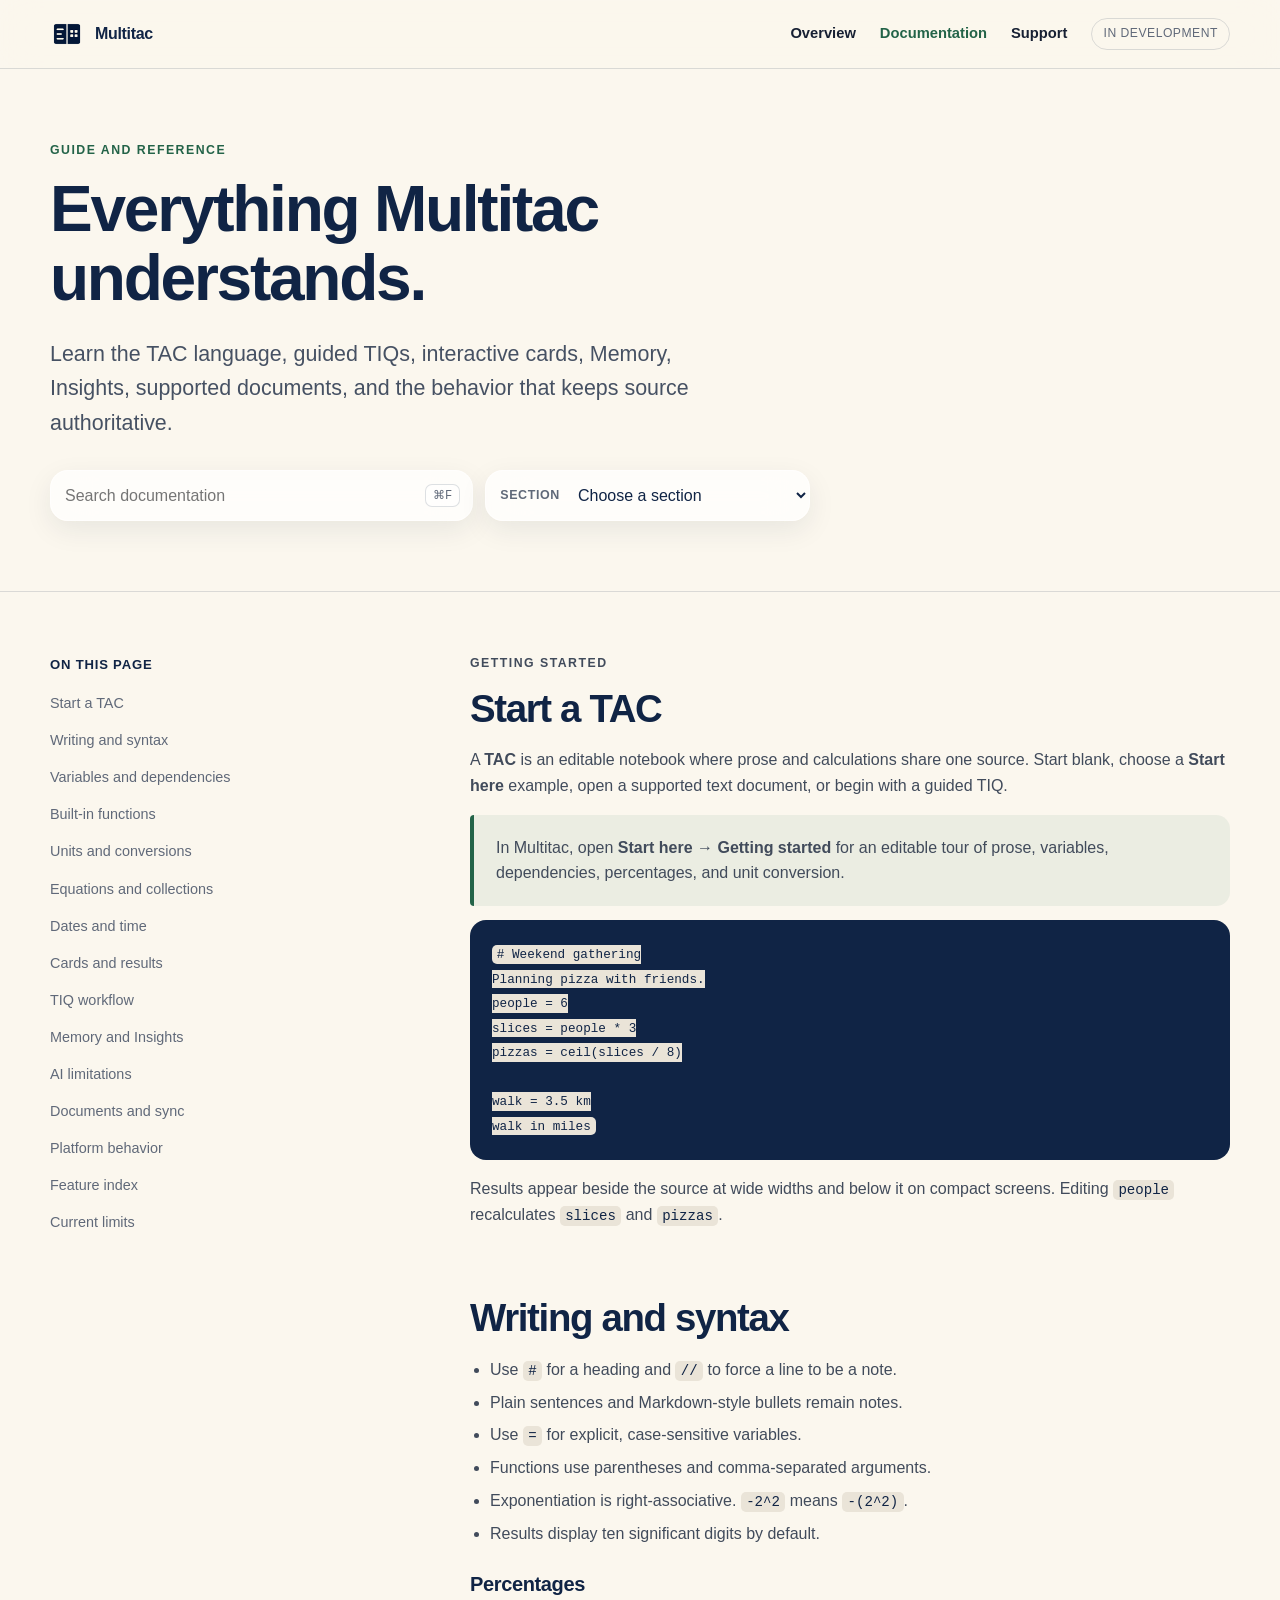
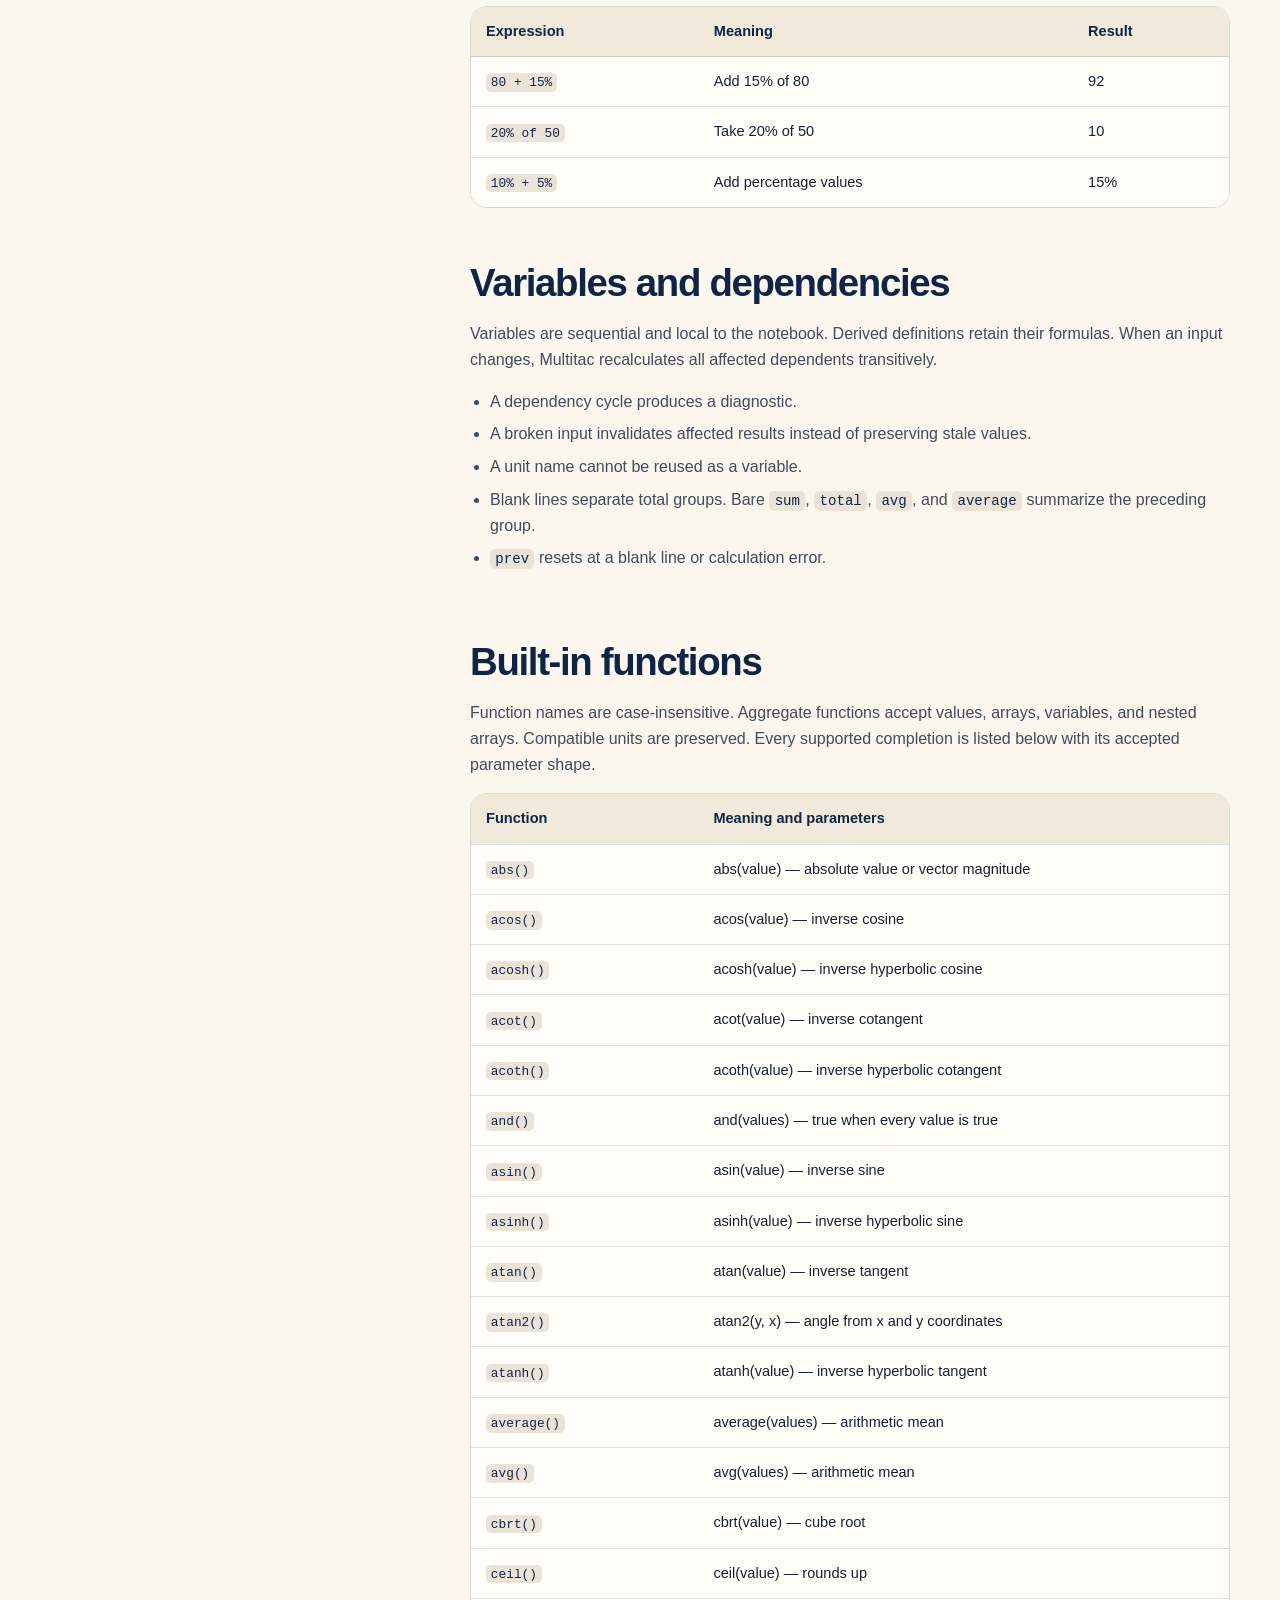
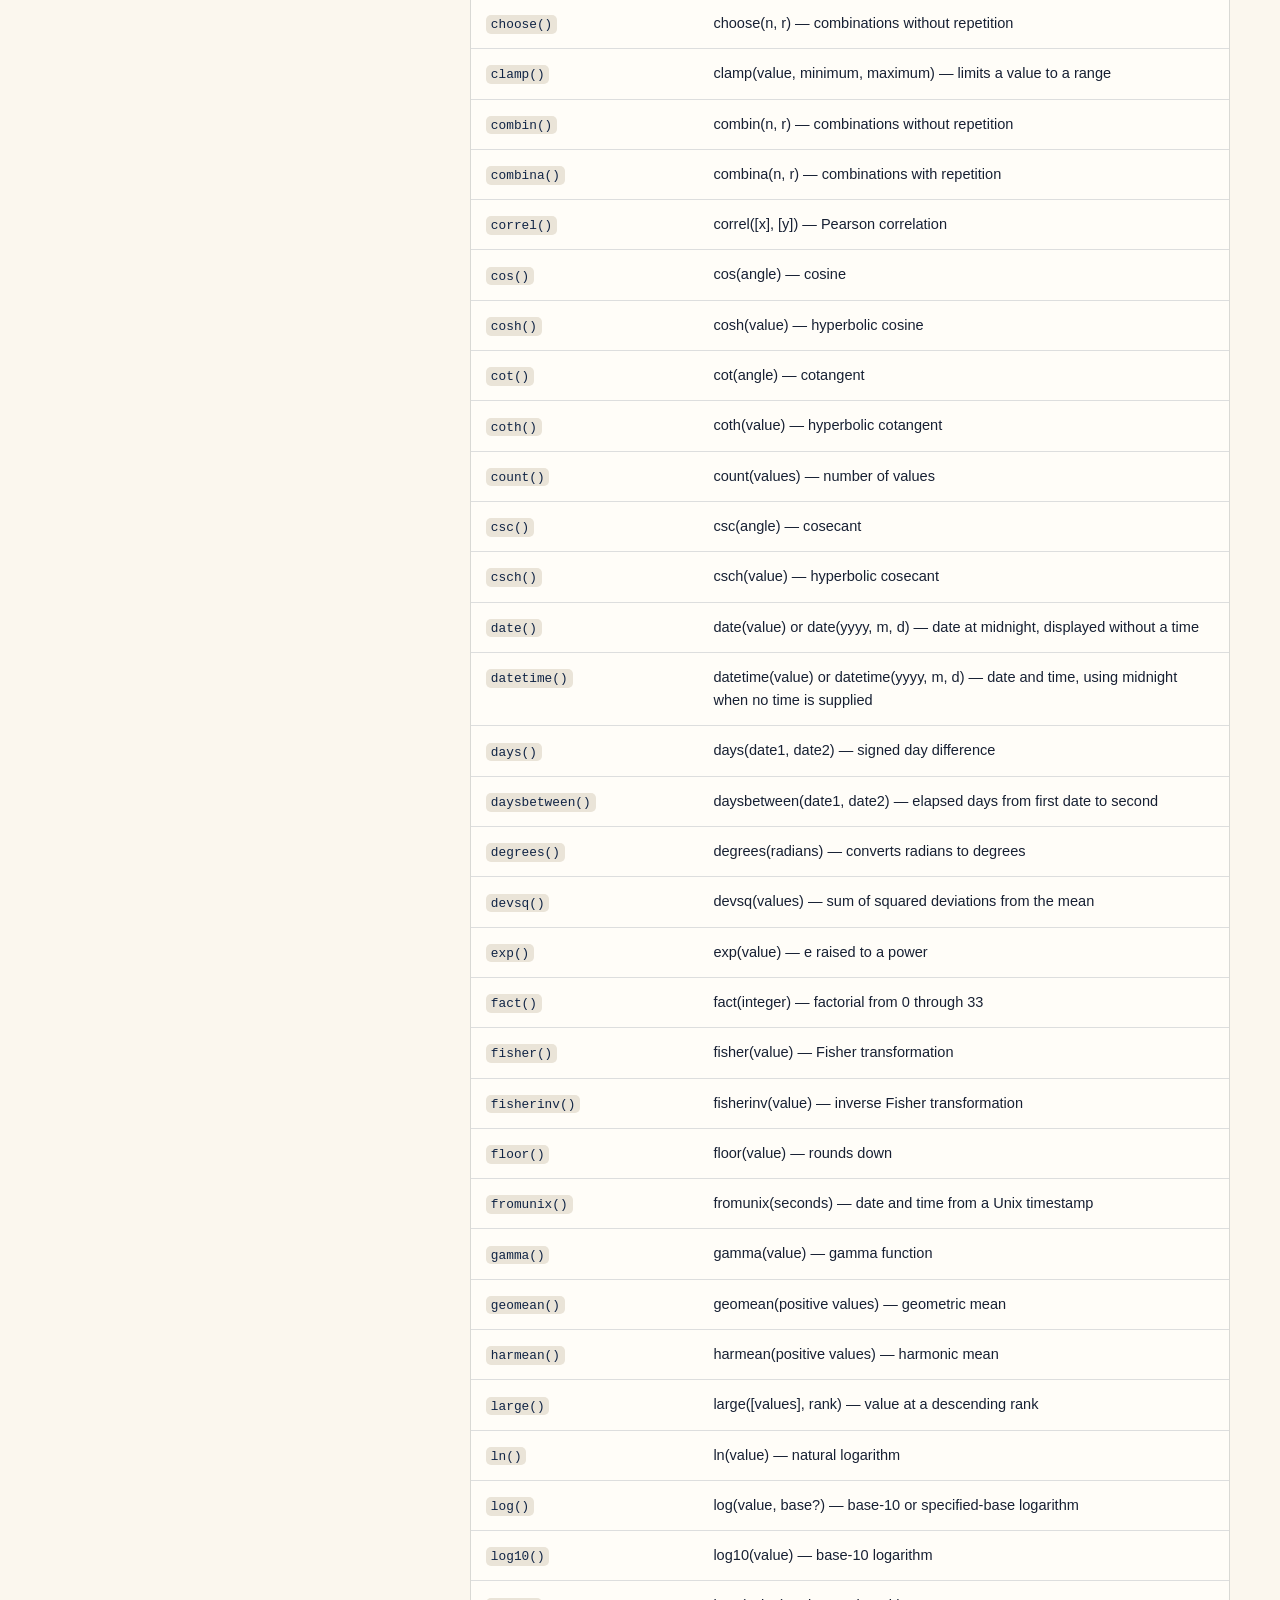
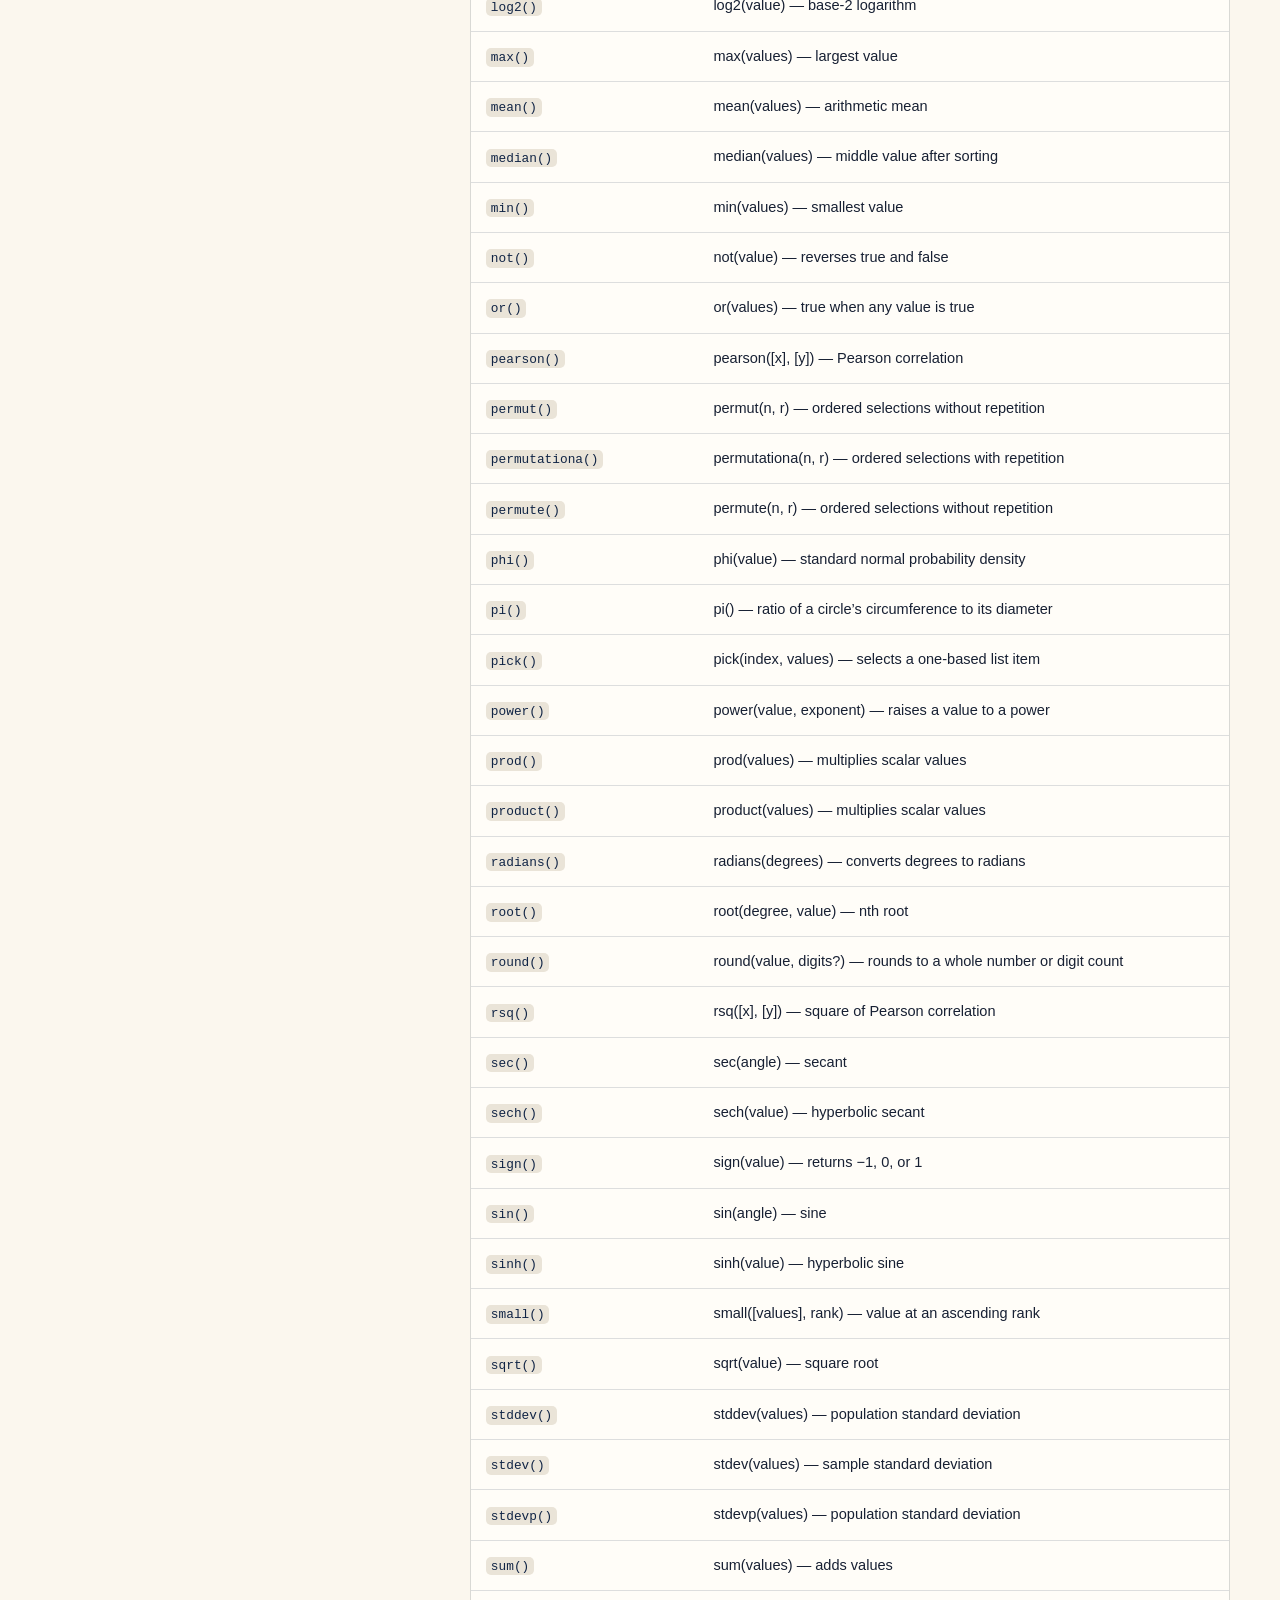
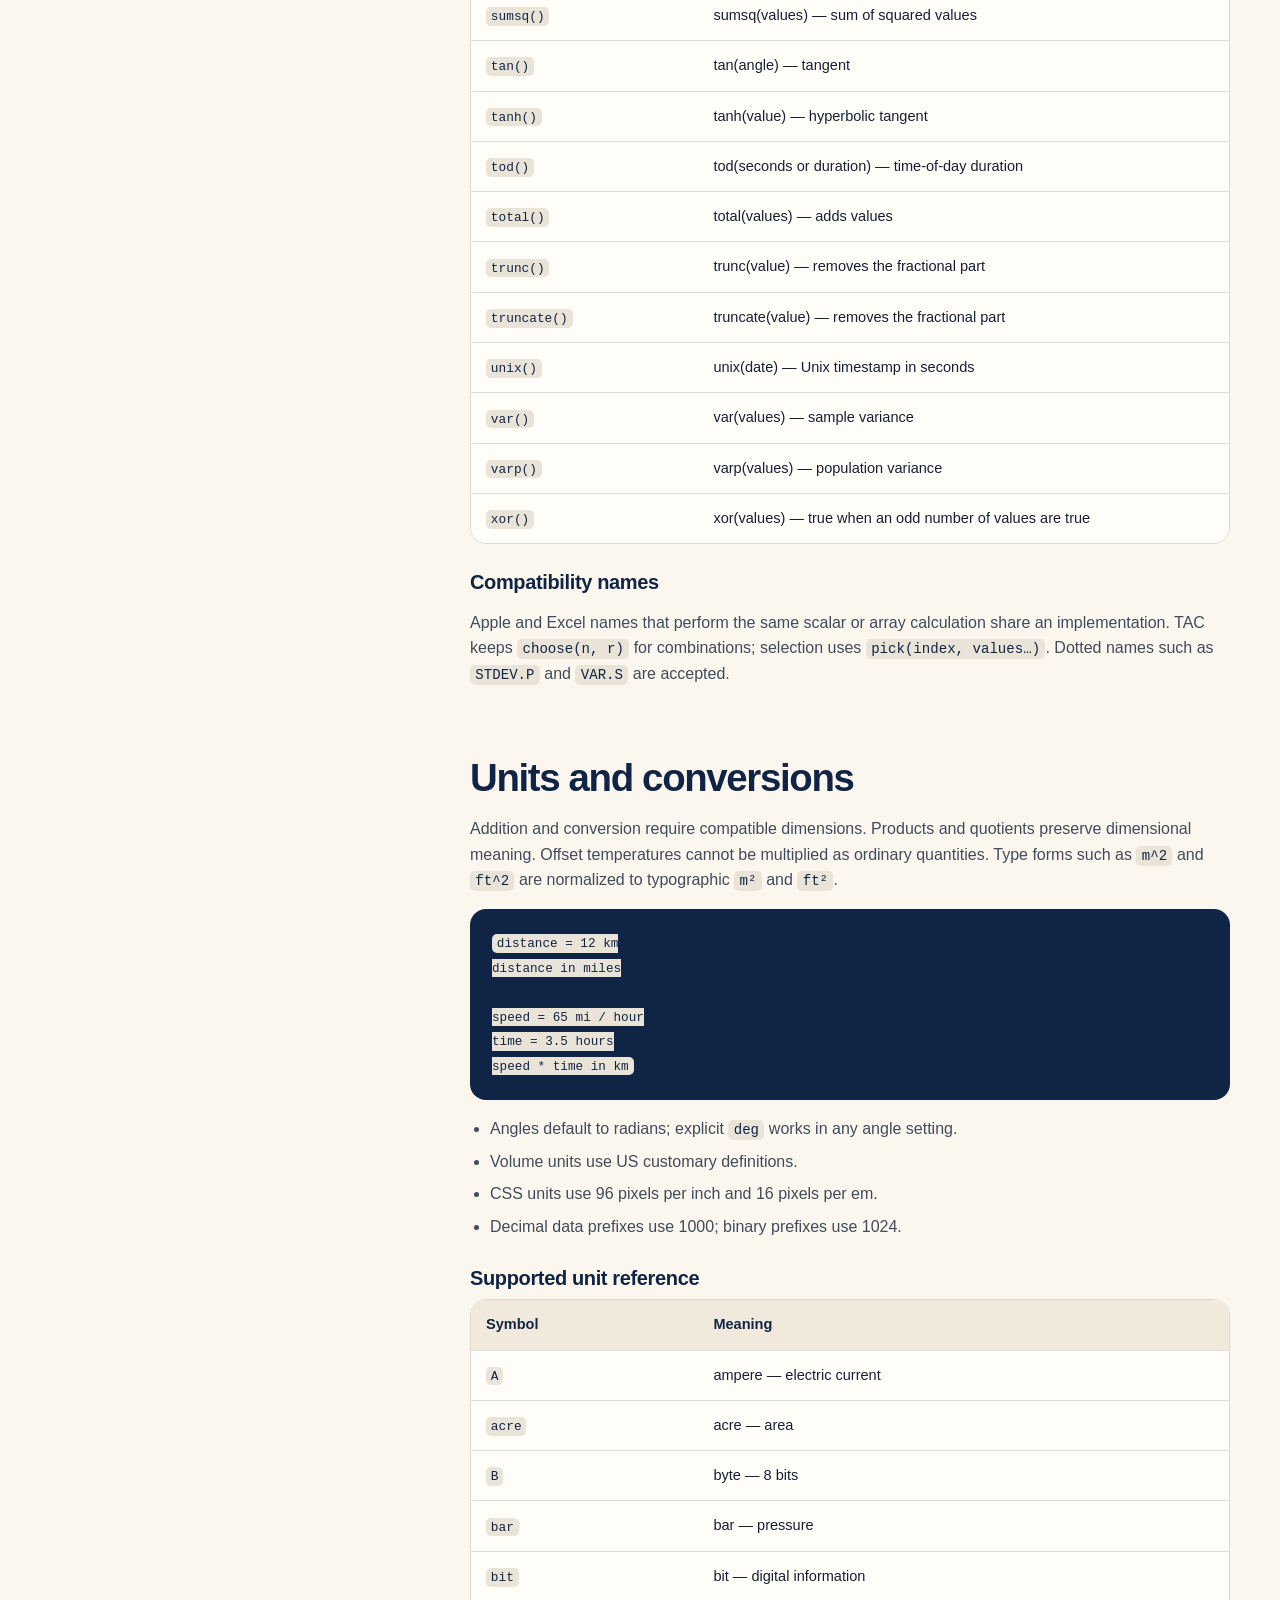
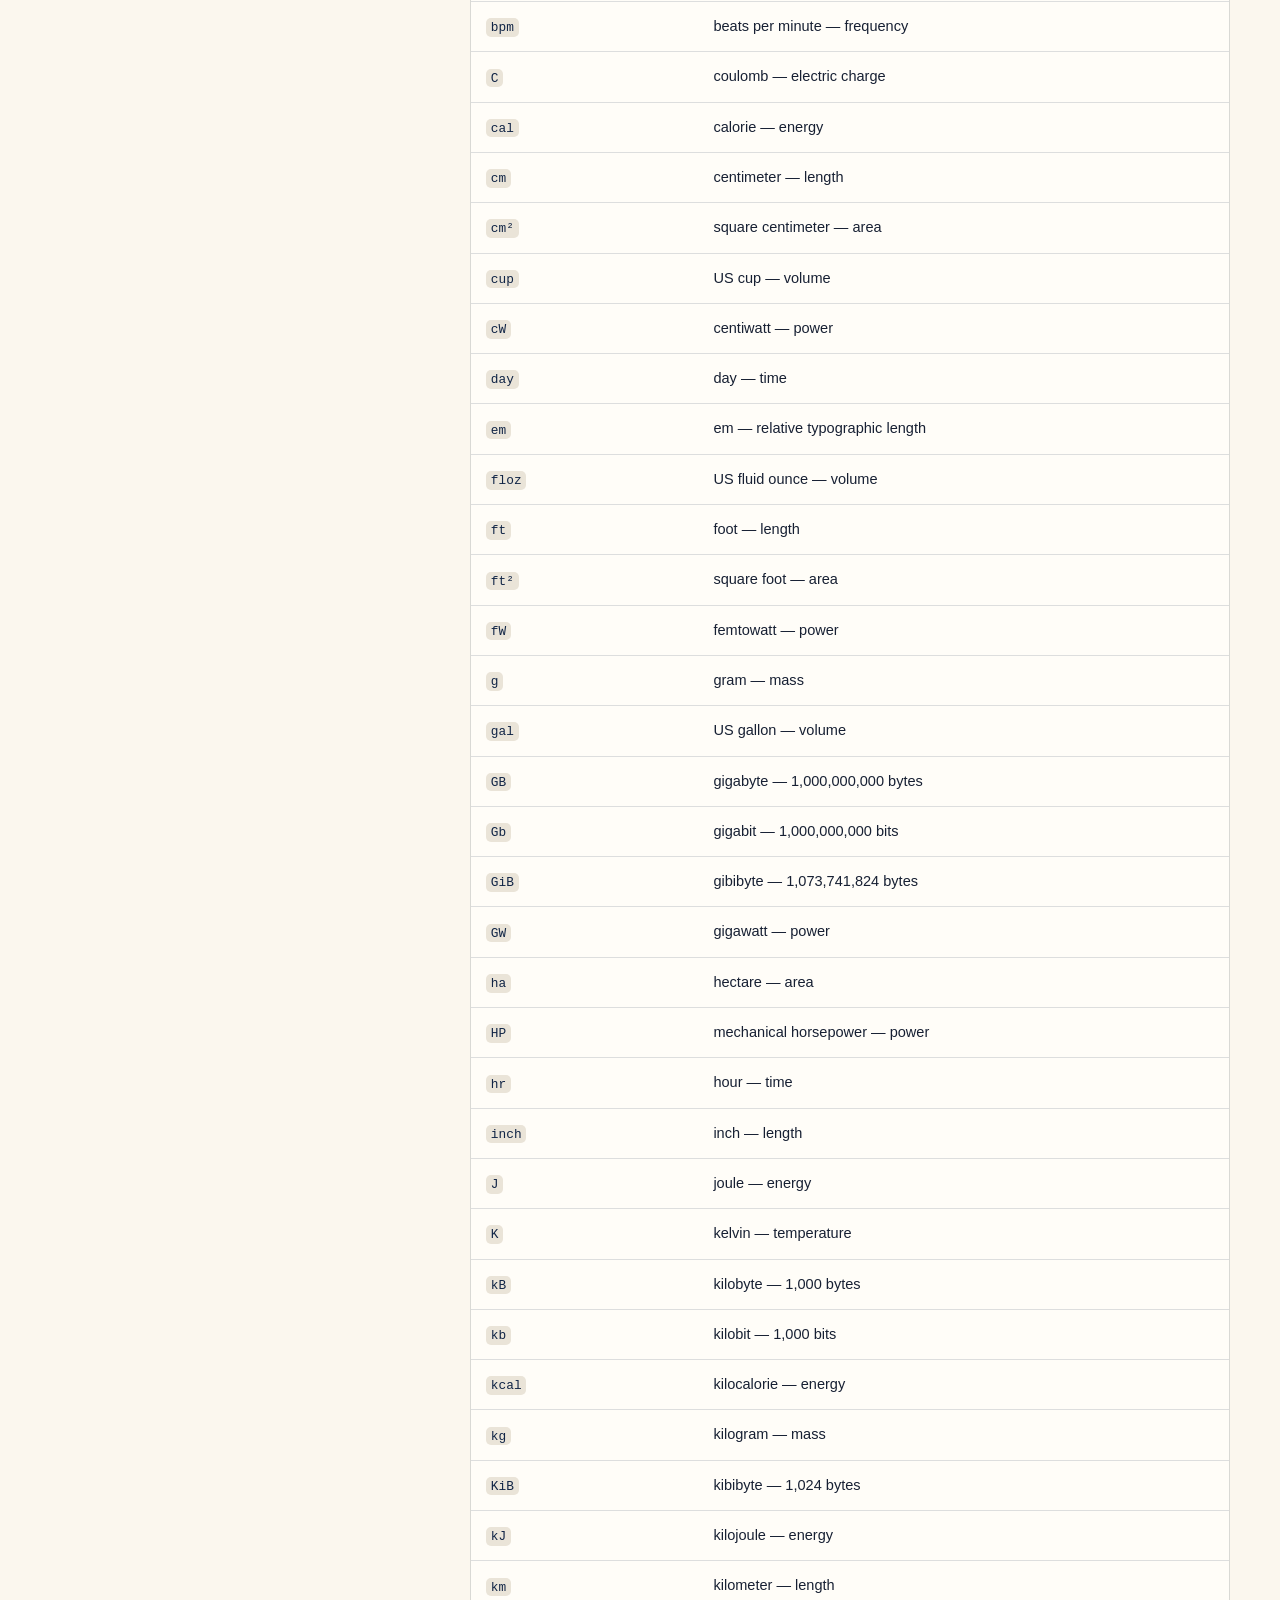
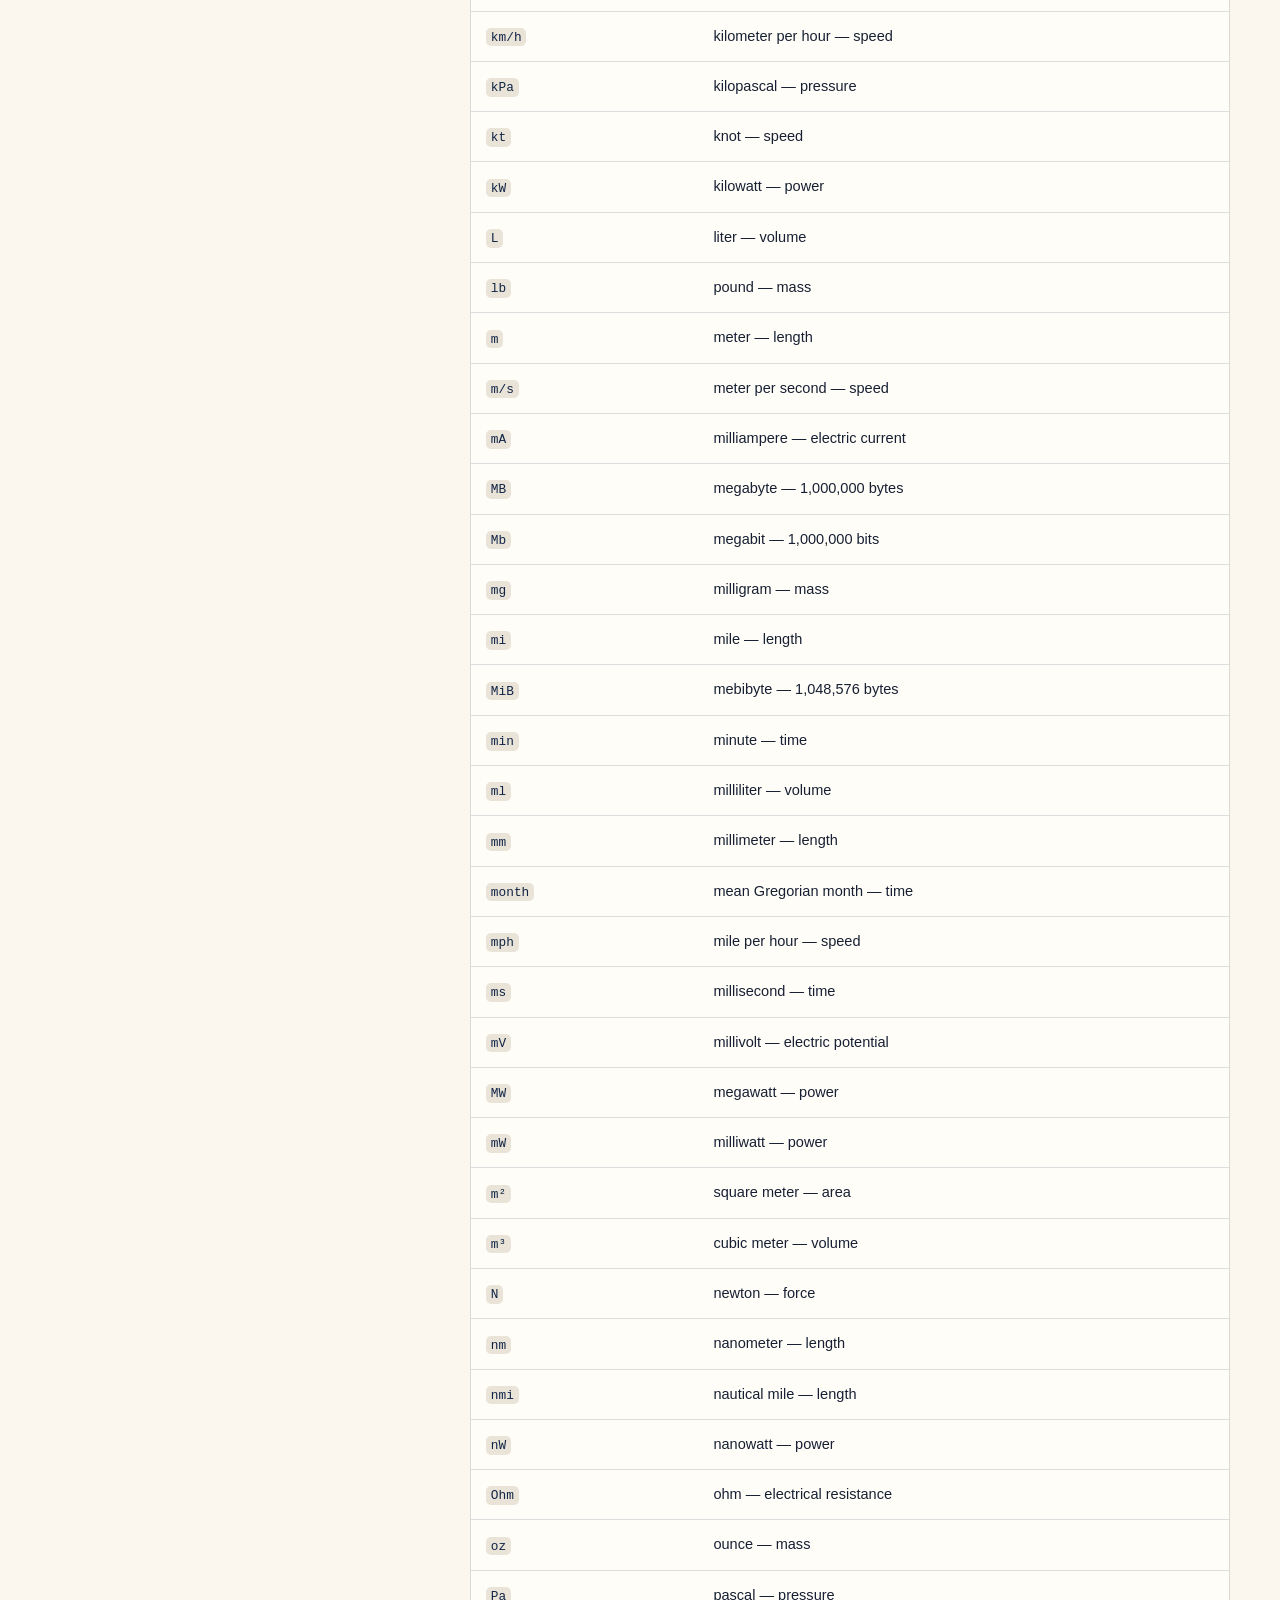
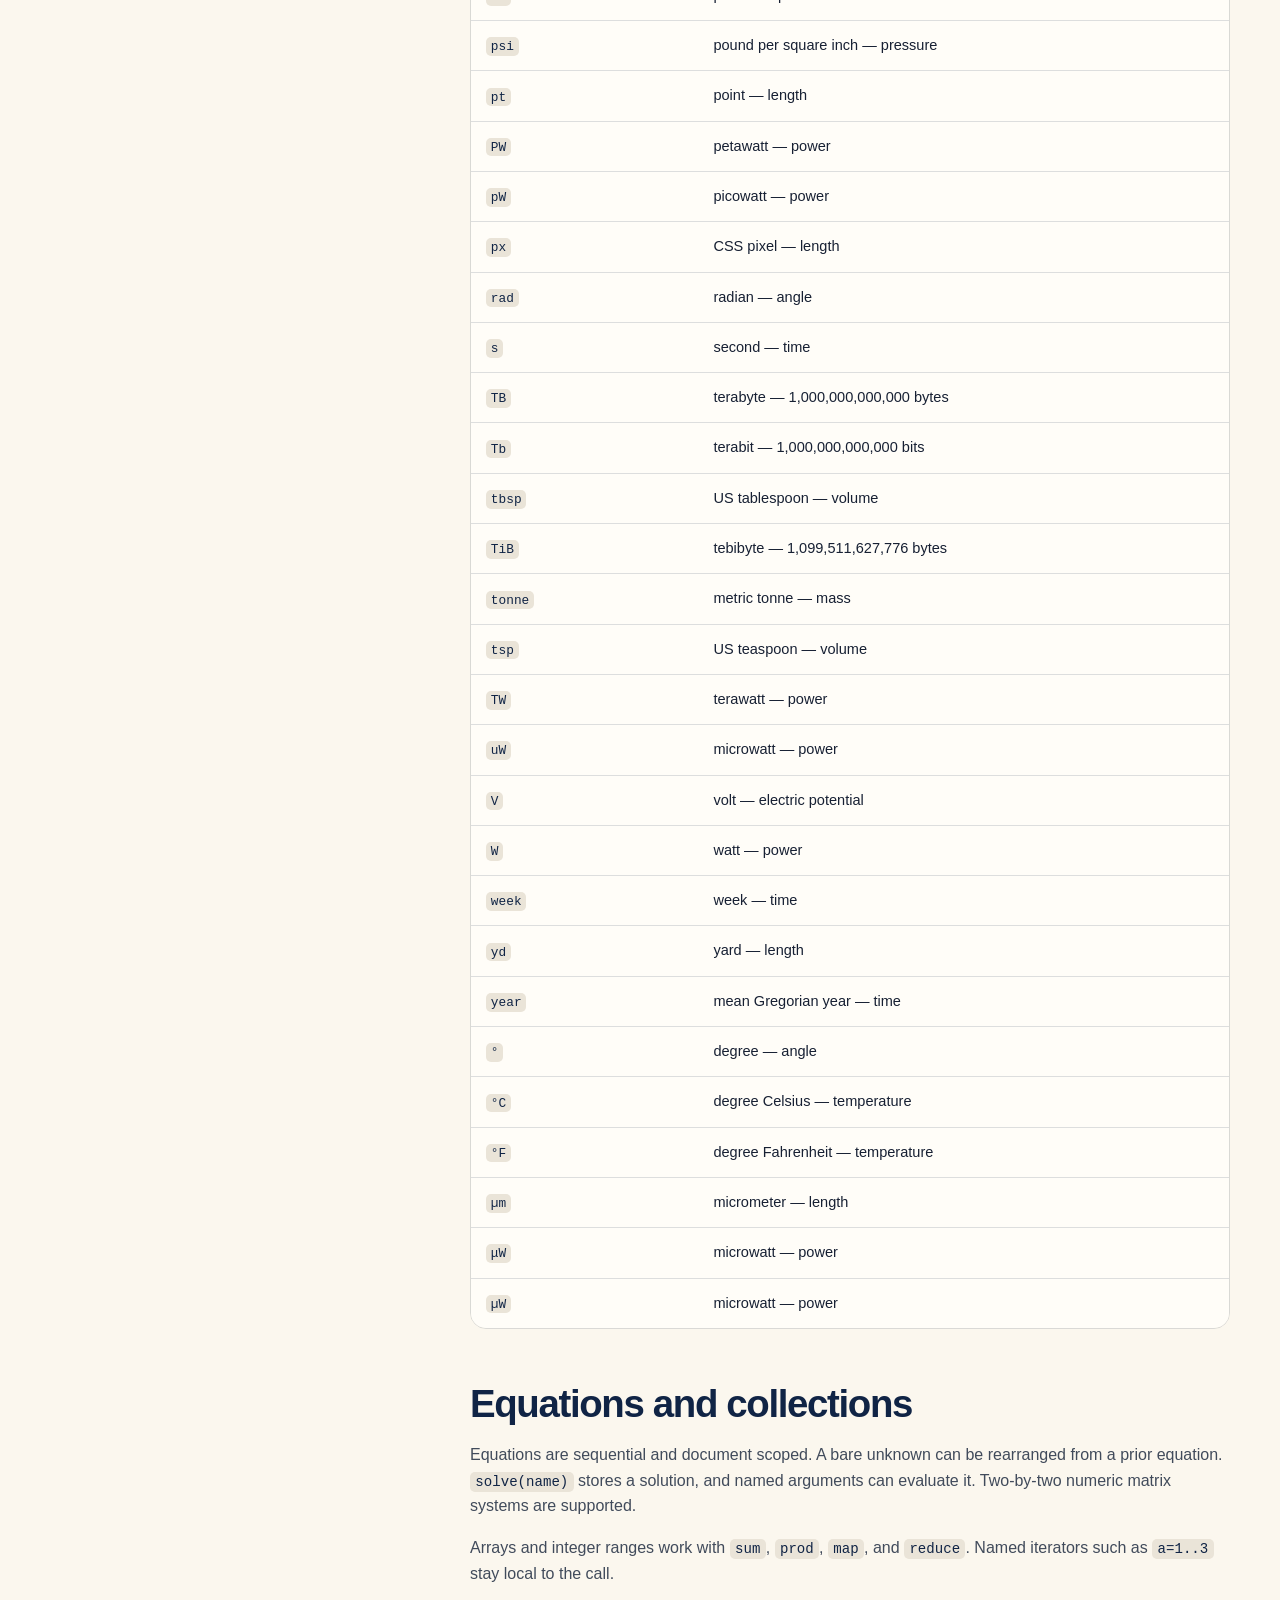
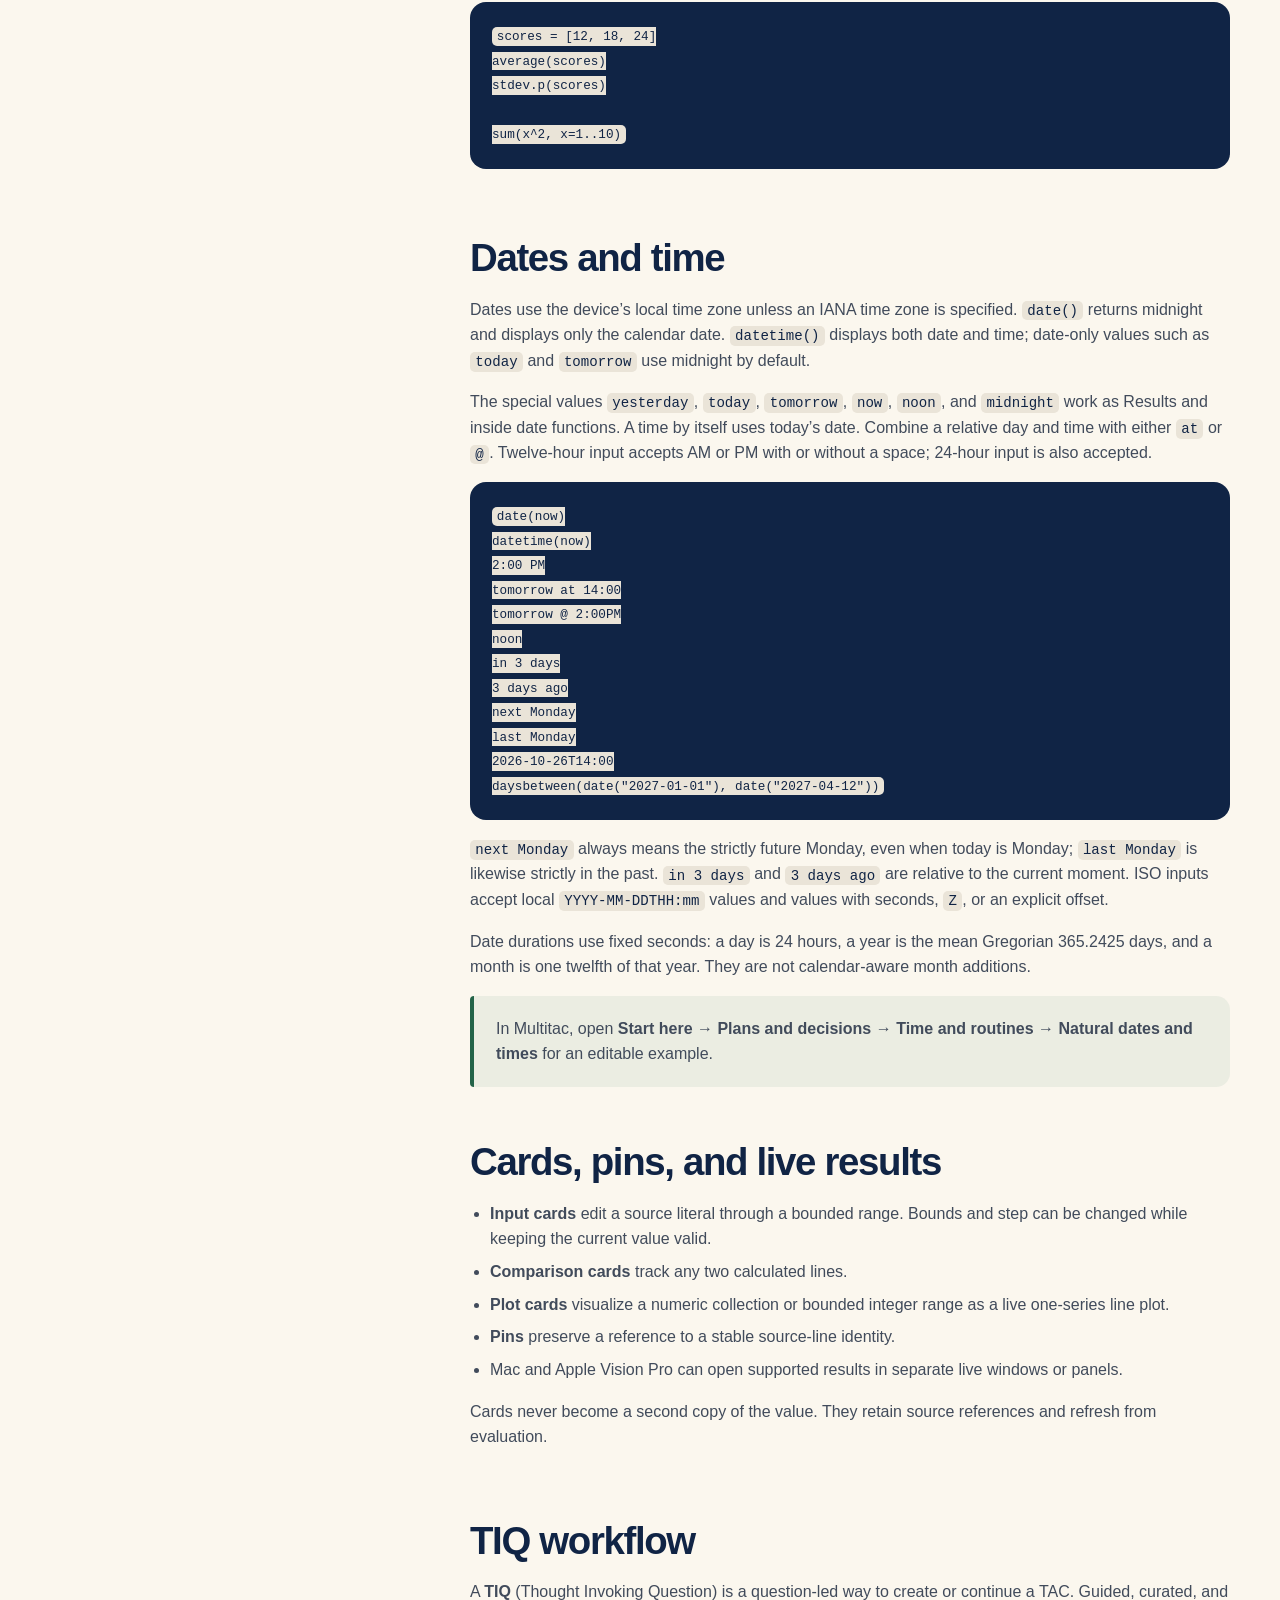
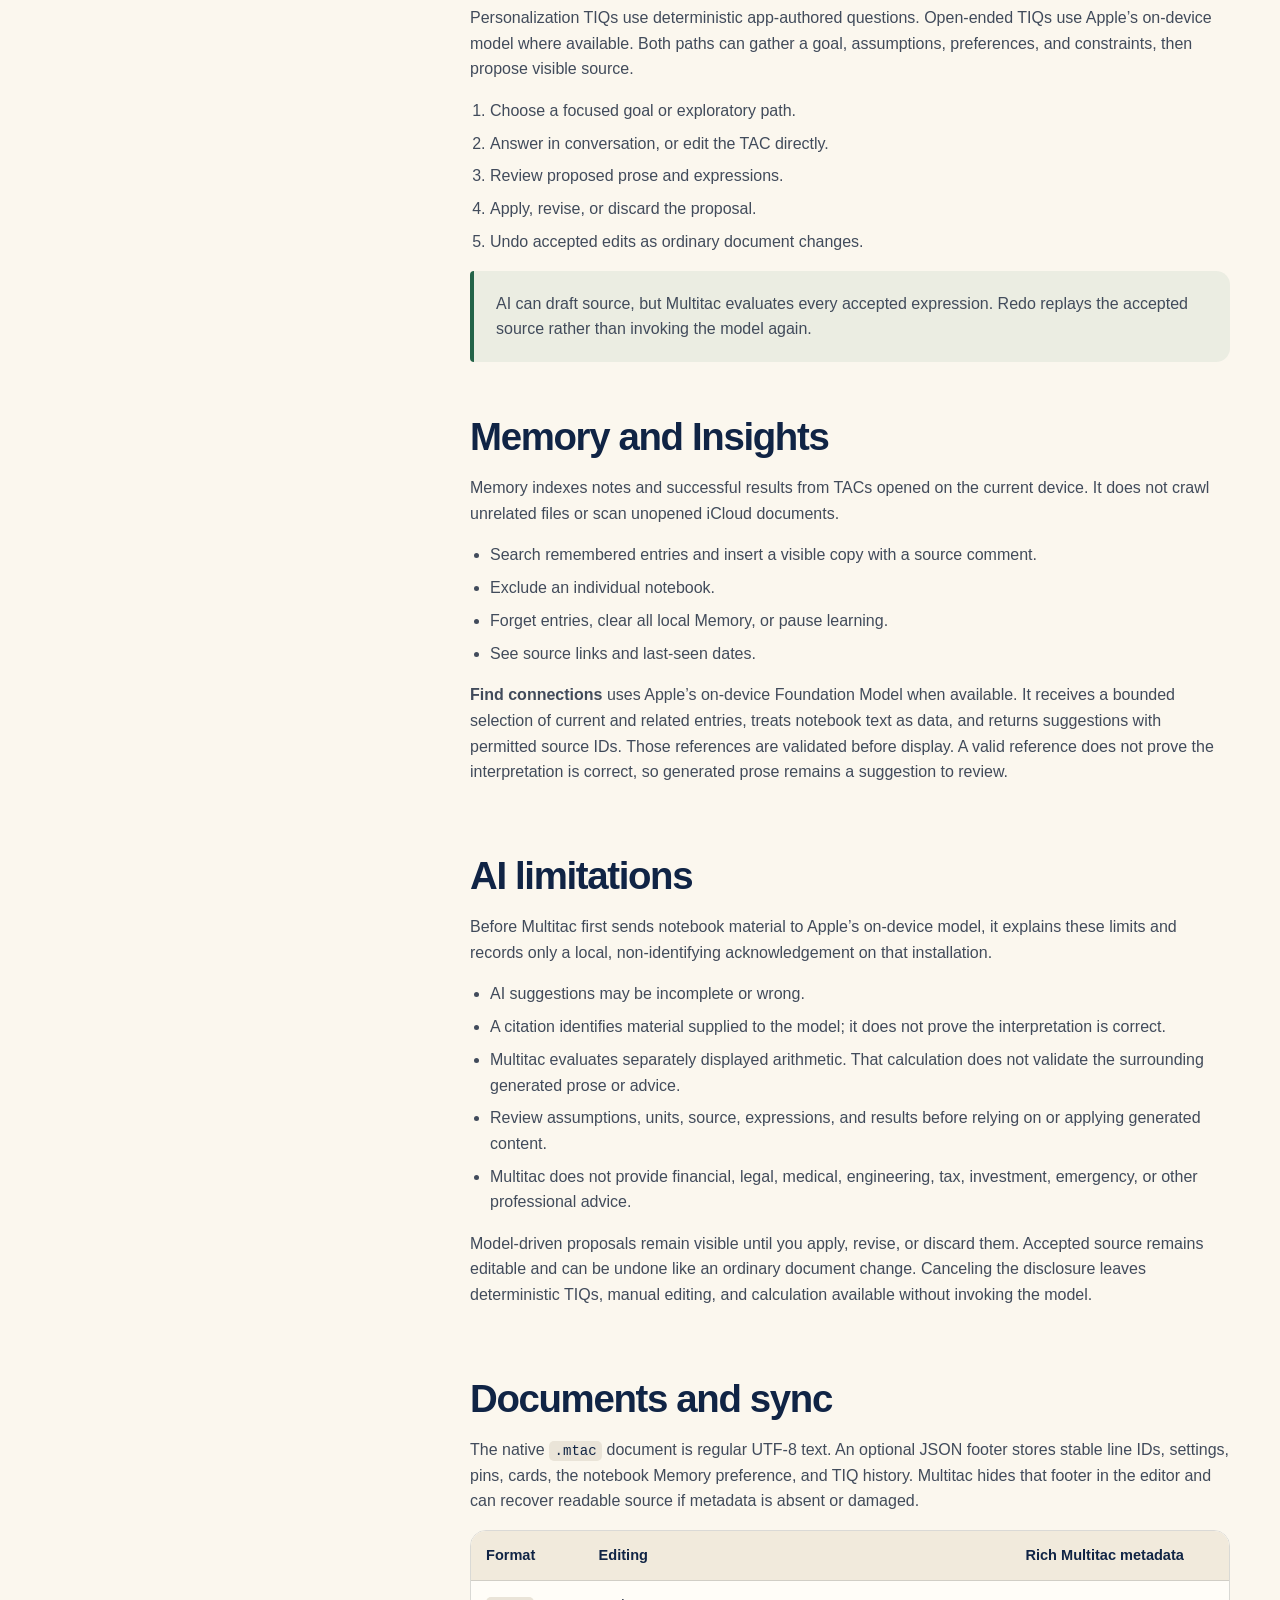
==== commit 7cf9f987: "Refine documentation and website presentation" ====
--- a/docs/index.html
+++ b/docs/index.html
@@ -38,9 +38,9 @@
 2026-10-26T14:00
 daysbetween(date("2027-01-01"), date("2027-04-12"))</code></pre><p><code>next Monday</code> always means the strictly future Monday, even when today is Monday; <code>last Monday</code> is likewise strictly in the past. <code>in 3 days</code> and <code>3 days ago</code> are relative to the current moment. ISO inputs accept local <code>YYYY-MM-DDTHH:mm</code> values and values with seconds, <code>Z</code>, or an explicit offset.</p><p>Date durations use fixed seconds: a day is 24 hours, a year is the mean Gregorian 365.2425 days, and a month is one twelfth of that year. They are not calendar-aware month additions.</p><div class="callout"><p>In Multitac, open <strong>Start here → Plans and decisions → Time and routines → Natural dates and times</strong> for an editable example. <a class="app-example-link" href="multitac://example/plan.natural-dates">Open “Natural dates and times” in Multitac</a></p></div></section>
 <section id="cards"><h2>Cards, pins, and live results</h2><ul><li><strong>Input cards</strong> edit a source literal through a bounded range. Bounds and step can be changed while keeping the current value valid.</li><li><strong>Comparison cards</strong> track any two calculated lines.</li><li><strong>Plot cards</strong> visualize a numeric collection or bounded integer range as a live one-series line plot.</li><li><strong>Pins</strong> preserve a reference to a stable source-line identity.</li><li>Mac and Apple Vision Pro can open supported results in separate live windows or panels.</li></ul><p>Cards never become a second copy of the value. They retain source references and refresh from evaluation.</p></section>
-<section id="tiq"><h2>TIQ workflow</h2><p>A <strong>TIQ</strong> (Thought Invoking Question) is a question-led way to create or continue a TAC. Guided, curated, and Personalization TIQs use deterministic app-authored questions. Open-ended TIQs use Apple’s on-device model where available. Both paths can gather a goal, assumptions, preferences, and constraints, then propose visible source.</p><ol><li>Choose a focused goal or exploratory path.</li><li>Answer in conversation, or edit the TAC directly.</li><li>Review proposed prose and expressions.</li><li>Apply, revise, or discard the proposal.</li><li>Undo accepted edits as ordinary document changes.</li></ol><div class="callout"><p>AI can draft source, but CalcCore evaluates every accepted expression. Redo replays the accepted source rather than invoking the model again.</p></div></section>
+<section id="tiq"><h2>TIQ workflow</h2><p>A <strong>TIQ</strong> (Thought Invoking Question) is a question-led way to create or continue a TAC. Guided, curated, and Personalization TIQs use deterministic app-authored questions. Open-ended TIQs use Apple’s on-device model where available. Both paths can gather a goal, assumptions, preferences, and constraints, then propose visible source.</p><ol><li>Choose a focused goal or exploratory path.</li><li>Answer in conversation, or edit the TAC directly.</li><li>Review proposed prose and expressions.</li><li>Apply, revise, or discard the proposal.</li><li>Undo accepted edits as ordinary document changes.</li></ol><div class="callout"><p>AI can draft source, but Multitac evaluates every accepted expression. Redo replays the accepted source rather than invoking the model again.</p></div></section>
 <section id="memory"><h2>Memory and Insights</h2><p>Memory indexes notes and successful results from TACs opened on the current device. It does not crawl unrelated files or scan unopened iCloud documents.</p><ul><li>Search remembered entries and insert a visible copy with a source comment.</li><li>Exclude an individual notebook.</li><li>Forget entries, clear all local Memory, or pause learning.</li><li>See source links and last-seen dates.</li></ul><p><strong>Find connections</strong> uses Apple’s on-device Foundation Model when available. It receives a bounded selection of current and related entries, treats notebook text as data, and returns suggestions with permitted source IDs. Those references are validated before display. A valid reference does not prove the interpretation is correct, so generated prose remains a suggestion to review.</p></section>
-<section id="ai-limitations"><h2>AI limitations</h2><p>Before Multitac first sends notebook material to Apple’s on-device model, it explains these limits and records only a local, non-identifying acknowledgement on that installation.</p><ul><li>AI suggestions may be incomplete or wrong.</li><li>A citation identifies material supplied to the model; it does not prove the interpretation is correct.</li><li>CalcCore evaluates separately displayed arithmetic. That calculation does not validate the surrounding generated prose or advice.</li><li>Review assumptions, units, source, expressions, and results before relying on or applying generated content.</li><li>Multitac does not provide financial, legal, medical, engineering, tax, investment, emergency, or other professional advice.</li></ul><p>Model-driven proposals remain visible until you apply, revise, or discard them. Accepted source remains editable and can be undone like an ordinary document change. Canceling the disclosure leaves deterministic TIQs, manual editing, and calculation available without invoking the model.</p></section>
+<section id="ai-limitations"><h2>AI limitations</h2><p>Before Multitac first sends notebook material to Apple’s on-device model, it explains these limits and records only a local, non-identifying acknowledgement on that installation.</p><ul><li>AI suggestions may be incomplete or wrong.</li><li>A citation identifies material supplied to the model; it does not prove the interpretation is correct.</li><li>Multitac evaluates separately displayed arithmetic. That calculation does not validate the surrounding generated prose or advice.</li><li>Review assumptions, units, source, expressions, and results before relying on or applying generated content.</li><li>Multitac does not provide financial, legal, medical, engineering, tax, investment, emergency, or other professional advice.</li></ul><p>Model-driven proposals remain visible until you apply, revise, or discard them. Accepted source remains editable and can be undone like an ordinary document change. Canceling the disclosure leaves deterministic TIQs, manual editing, and calculation available without invoking the model.</p></section>
 <section id="documents"><h2>Documents and sync</h2><p>The native <code>.mtac</code> document is regular UTF-8 text. An optional JSON footer stores stable line IDs, settings, pins, cards, the notebook Memory preference, and TIQ history. Multitac hides that footer in the editor and can recover readable source if metadata is absent or damaged.</p><div class="table-wrap"><table><thead><tr><th>Format</th><th>Editing</th><th>Rich Multitac metadata</th></tr></thead><tbody><tr><td><code>.mtac</code></td><td>Native UTF-8 TAC source</td><td>Yes</td></tr><tr><td>Markdown</td><td>Opened and edited in place</td><td>No</td></tr><tr><td>Calca</td><td>Opened and edited in place; saved <code>=&gt;</code> text retained</td><td>No</td></tr><tr><td>Numi</td><td>Opened and edited in place</td><td>No</td></tr></tbody></table></div><p>iCloud Drive transports documents through Apple’s document infrastructure. Multitac has no custom sync server or remote account database.</p></section>
 <section id="platforms"><h2>Platform behavior</h2><div class="table-wrap"><table><thead><tr><th>Platform</th><th>Experience</th></tr></thead><tbody><tr><td>iPhone</td><td>Compact library, push navigation, vertically arranged TAC and companion, and a current-result bar while editing.</td></tr><tr><td>iPad</td><td>Sidebar library, Inspiration browsing, adaptive side-by-side editing, keyboard support, multitasking, and document windows.</td></tr><tr><td>Mac</td><td>Nested library, document windows and tabs, menus, Undo and Redo, settings, and separate result windows.</td></tr><tr><td>Apple Vision Pro</td><td>Spatially comfortable library and document windows, separate result panels, and system scene restoration.</td></tr></tbody></table></div><p>App Shortcuts expose <strong>Start a new TIQ</strong>, <strong>Start a blank TAC</strong>, and <strong>Explore examples</strong> to Shortcuts and Siri where available.</p></section>
 <section id="features"><h2>Feature index</h2><p>This index covers product capabilities outside the calculation vocabulary. Search any term to jump to the section that explains its behavior.</p><div class="feature-index"><article><h3>Writing and results</h3><p>Mixed prose and calculations, headings, comments, inline <code>::::</code> Results, reactive recalculation, diagnostics, result copying, pins, comparisons, plots, input cards, equation spacing, autocomplete, function and unit explanations, angle mode, Undo, and Redo.</p></article><article><h3>Starting and finding work</h3><p>Blank TACs, Quick TACs, guided and open-ended TIQs, Start here examples, folders, pinned folders, favorites, recently opened documents, sorting, library search, example search, documentation search, and platform deep links.</p></article><article><h3>Context and guidance</h3><p>Per-TAC Results, Memory, Insights, Personalization, source links, hide and restore, Add to Memory from this TAC, local Memory controls, and reviewable on-device AI suggestions.</p></article><article><h3>Documents and platform behavior</h3><p>Native <code>.mtac</code>, Markdown, Calca, Numi, import, export, Share, autosave, iCloud Drive, tabs and windows on Mac, adaptive sidebars and navigation, touch-and-hold menus, keyboard shortcuts, Home Screen Quick Actions, accessibility labels, VoiceOver, Dynamic Type, and reduced motion.</p></article></div></section>
--- a/css/styles.css
+++ b/css/styles.css
@@ -1,4 +1,5 @@
 :root {
+  color-scheme: light dark;
   --ink: #102445; --ink-2: #17345f; --paper: #fbf7ee; --paper-2: #f1eadc;
   --white: #fffdf8; --green: #236348; --green-2: #164633; --blue: #1767ce;
   --text: #172033; --muted: #606979; --line: rgba(16,36,69,.14);
@@ -99,6 +100,17 @@
 .visually-hidden { position: absolute!important; width: 1px!important; height: 1px!important; overflow: hidden!important; clip: rect(0,0,0,0)!important; white-space: nowrap!important; }
 .app-example-link { display: none; margin-top: 9px; font-weight: 750; }
 html[data-embedded="true"] .app-example-link { display: inline-block; }
+html[data-embedded="true"] .site-header,
+html[data-embedded="true"] .site-footer,
+html[data-embedded="true"] .page-hero .docs-tools,
+html[data-embedded="true"] .docs-search-status,
+html[data-embedded="true"] .docs-nav { display: none; }
+html[data-embedded="true"] body { overflow-x: hidden; }
+html[data-embedded="true"] .page-hero { padding: 28px 0 24px; }
+html[data-embedded="true"] .docs-layout { display: block; width: 100%; max-width: none; padding: 28px 0 64px; }
+html[data-embedded="true"] .docs-layout > .prose { width: 100%; min-width: 0; max-width: none; }
+html[data-embedded="true"] .prose { overflow-wrap: anywhere; }
+html[data-embedded="true"] .table-wrap { max-width: 100%; overflow-x: auto; -webkit-overflow-scrolling: touch; }
 .docs-layout { display: grid; grid-template-columns: 235px minmax(0,760px); justify-content: space-between; gap: 70px; padding: 62px 0 100px; }
 .docs-layout.is-searching .docs-nav { opacity: .45; pointer-events: none; }
 .docs-nav { position: sticky; top: 94px; align-self: start; }
@@ -161,5 +173,44 @@
   .docs-search kbd { display: none; }
   .docs-cta .button { margin-top: 18px; }
   .footer-links { justify-content: flex-start; margin-top: 24px; }
+  html[data-embedded="true"] .wrap { width: 100%; max-width: none; padding-left: 16px; padding-right: 16px; }
+  html[data-embedded="true"] .page-hero h1 { font-size: 2.15rem; }
+  html[data-embedded="true"] .prose h2 { font-size: 1.75rem; }
+  html[data-embedded="true"] table { width: 100%; table-layout: fixed; font-size: .82rem; }
+  html[data-embedded="true"] th,
+  html[data-embedded="true"] td { overflow-wrap: anywhere; word-break: normal; padding: 10px 8px; }
+  html[data-embedded="true"] .prose pre { white-space: pre-wrap; overflow-wrap: anywhere; word-break: break-word; padding: 16px; }
+}
+@media (prefers-color-scheme:dark) {
+  :root {
+    --ink: #f4f1e8; --ink-2: #e4eaf3; --paper: #101722; --paper-2: #182230;
+    --white: #172230; --green: #83d2aa; --green-2: #b0e4c8; --blue: #7eb4ff;
+    --text: #e6ebf2; --muted: #aeb8c6; --line: rgba(230,235,242,.16);
+    --shadow: 0 28px 70px rgba(0,0,0,.34);
+  }
+  .site-header { background: rgba(16,23,34,.9); }
+  .skip-link { background: #f4f1e8; color: #102445; }
+  .hero::before { background: rgba(126,180,255,.1); }
+  .lede { color: #bdc6d3; }
+  .button { color: #102445; }
+  .button:hover { color: #102445; }
+  .button.secondary { color: var(--green); }
+  .button.secondary:hover { background: rgba(131,210,170,.1); color: var(--green-2); }
+  .notebook-window { border-color: rgba(230,235,242,.18); }
+  .window-bar { background: rgba(24,34,48,.82); }
+  .window-dot { background: #526071; }
+  .result-pane { background: #131e2a; }
+  .line-no { color: #738093; }
+  .note-line,.prose p,.prose li { color: #c2cad6; }
+  .section.alt { background: #080d15; }
+  .feature { background: rgba(23,34,48,.72); }
+  .feature-number { background: rgba(131,210,170,.12); }
+  .platform,.trust-item,.docs-cta,.feature-index article { background: var(--white); }
+  .docs-search,.docs-jump { border-color: rgba(230,235,242,.2); background: rgba(23,34,48,.82); box-shadow: 0 9px 28px rgba(0,0,0,.22); }
+  .docs-search kbd { background: rgba(230,235,242,.08); }
+  .prose code,.code-chip { background: #263243; }
+  .prose pre { background: #080d15; color: #f4f1e8; }
+  .callout { background: rgba(131,210,170,.09); }
+  ::selection { background: rgba(126,180,255,.35); }
 }
 @media (prefers-reduced-motion:reduce) { html { scroll-behavior: auto; } *,*::before,*::after { transition-duration:.01ms!important; animation-duration:.01ms!important; } }
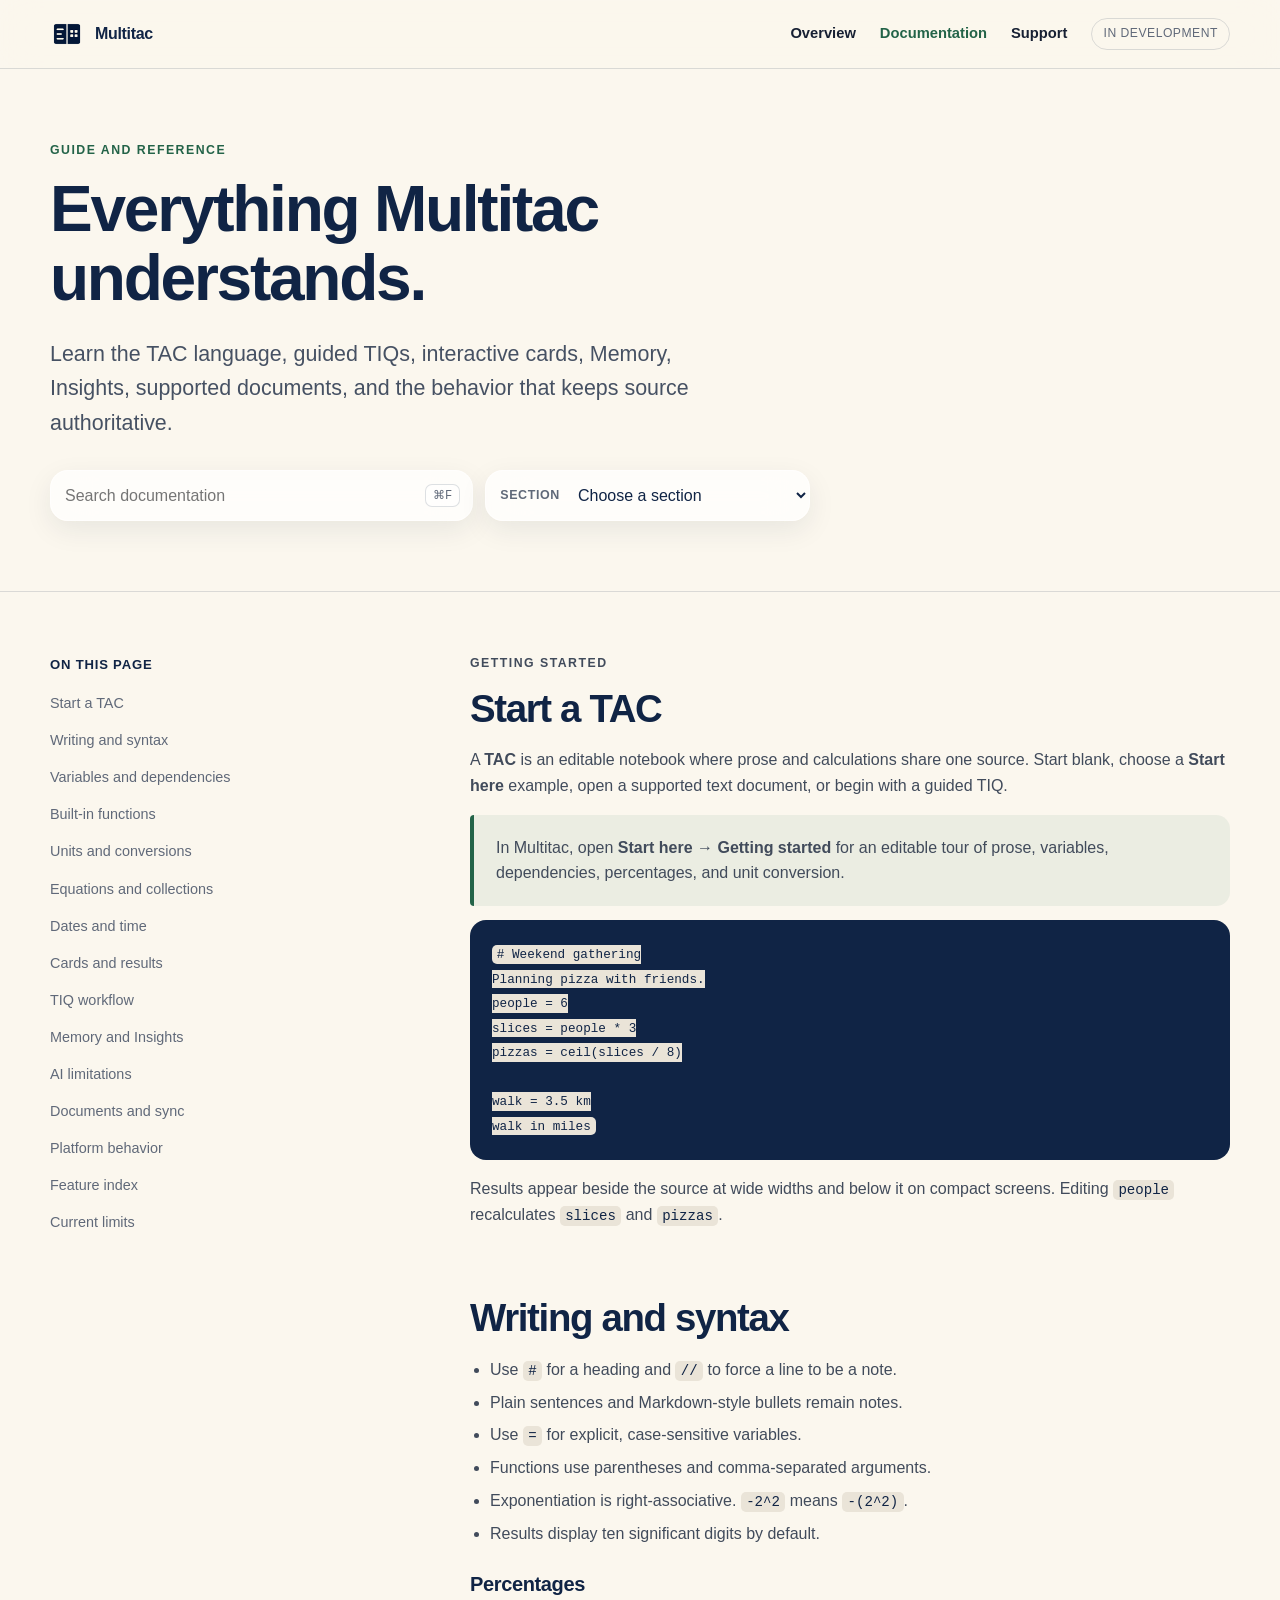
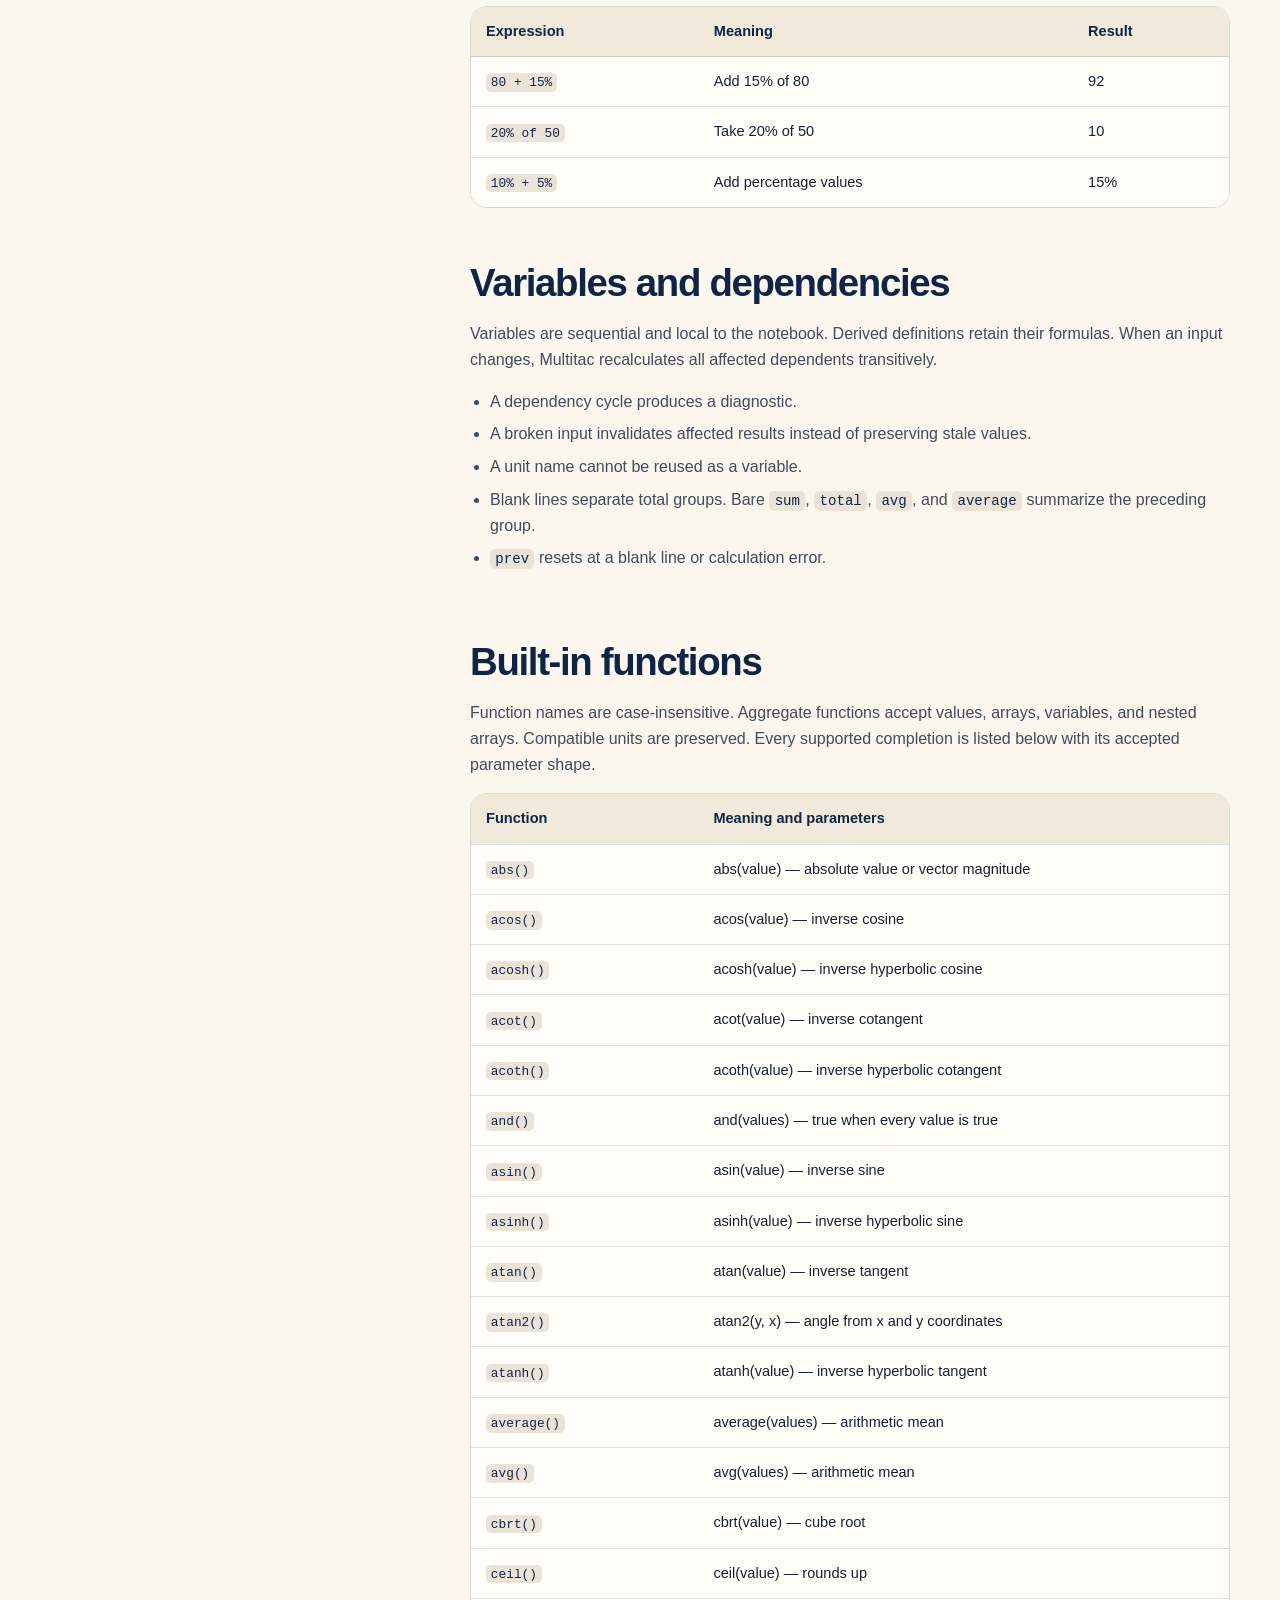
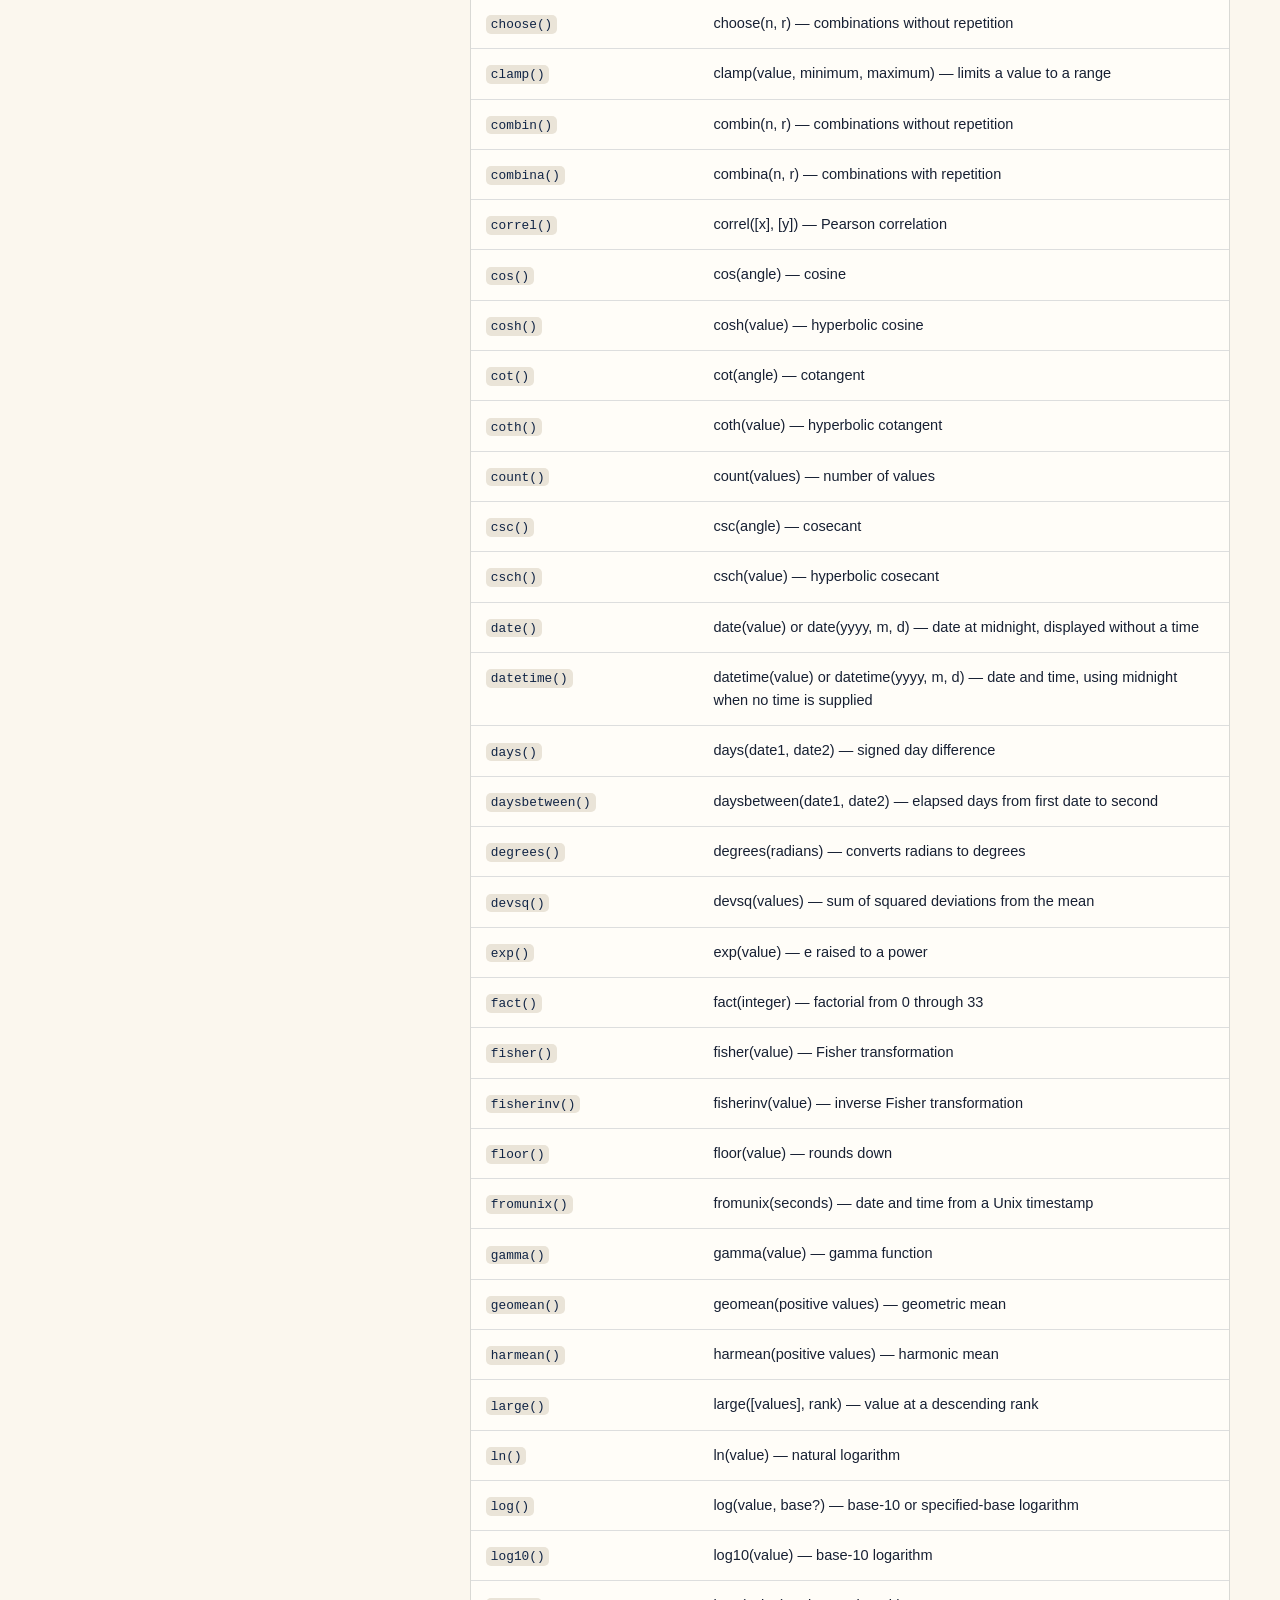
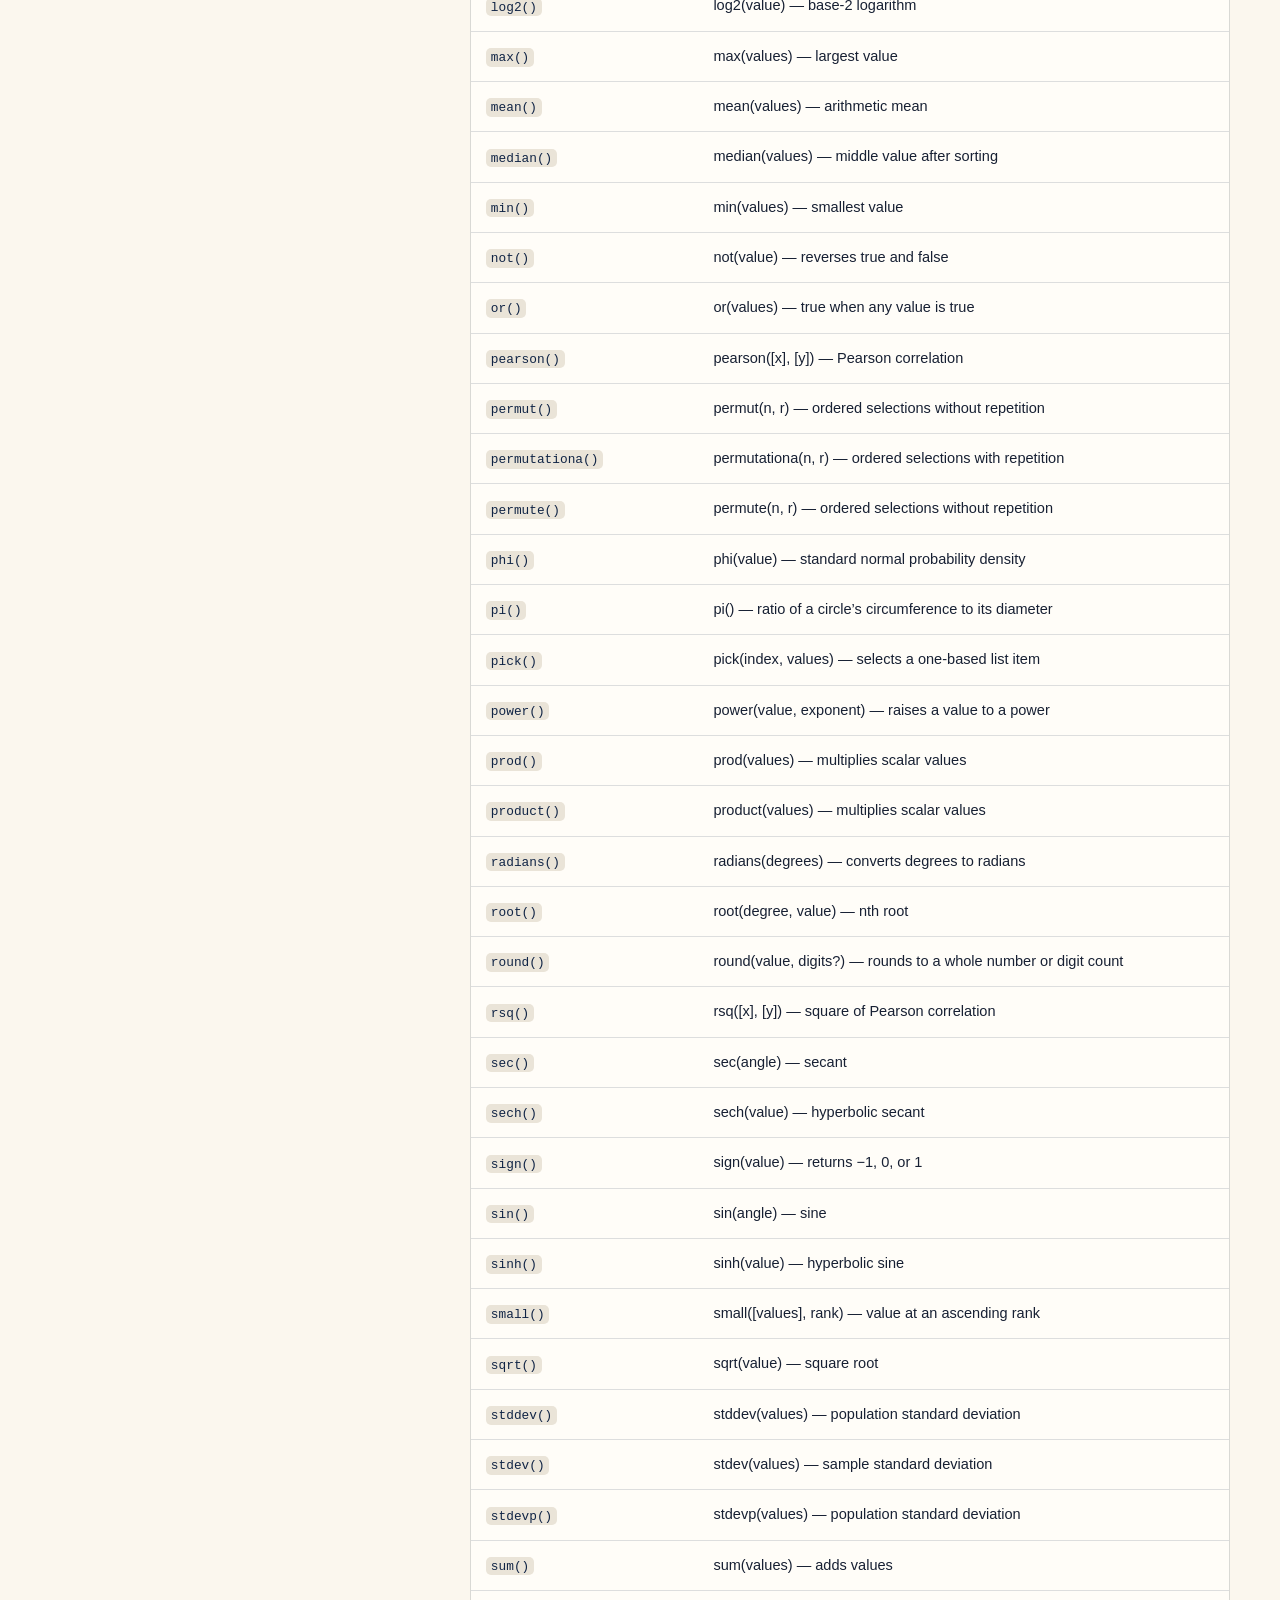
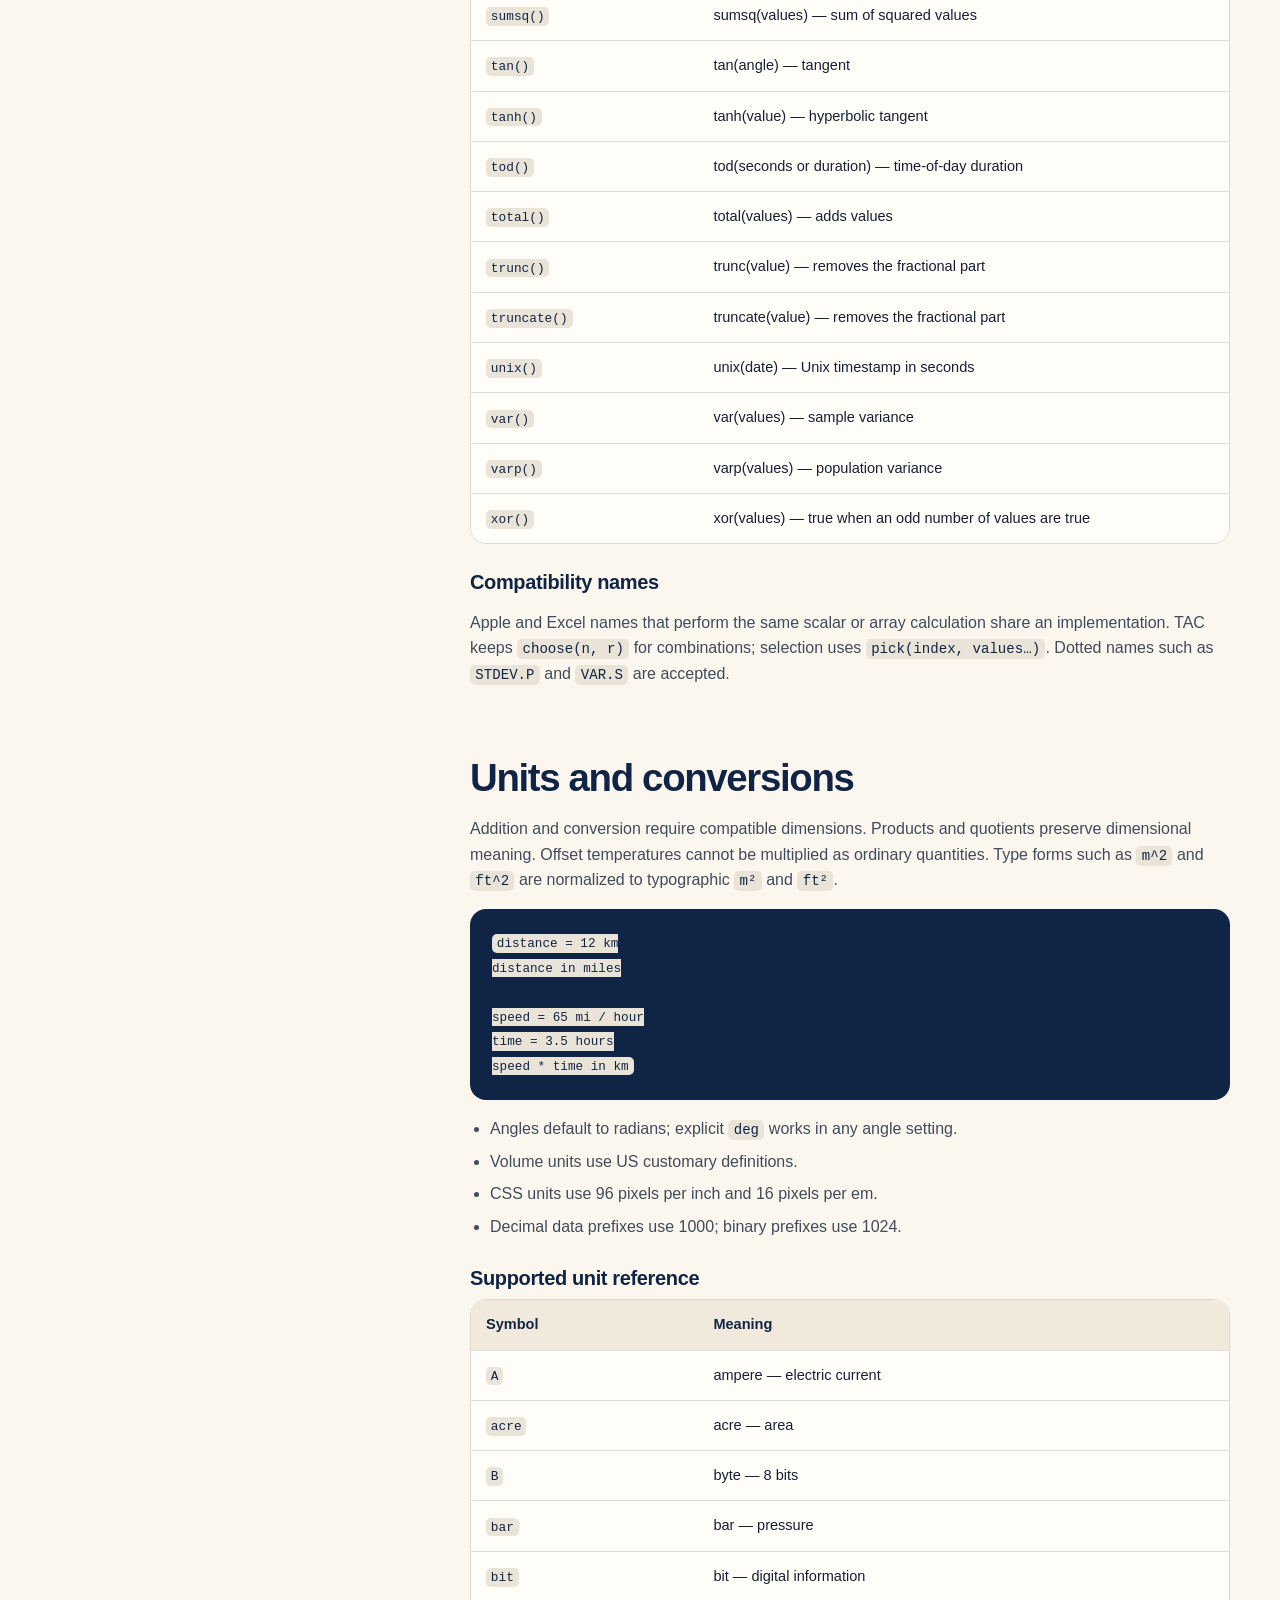
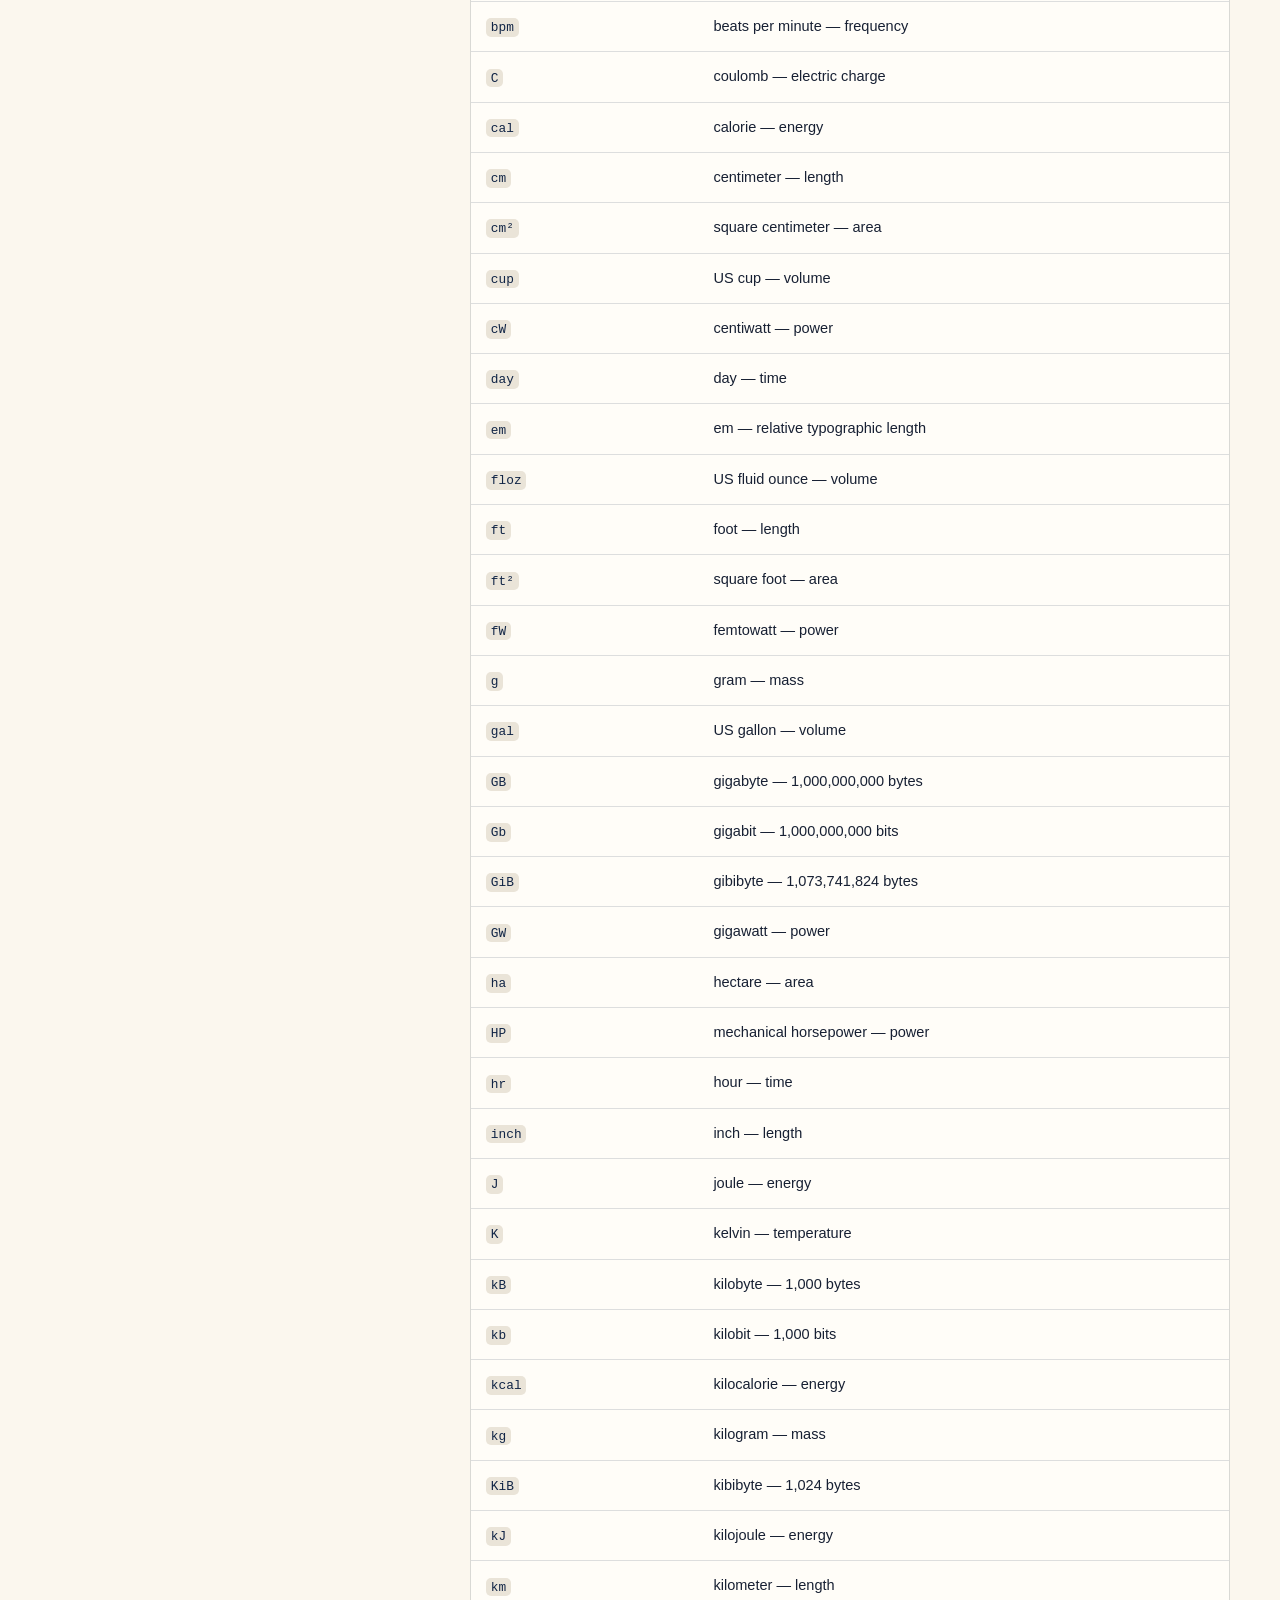
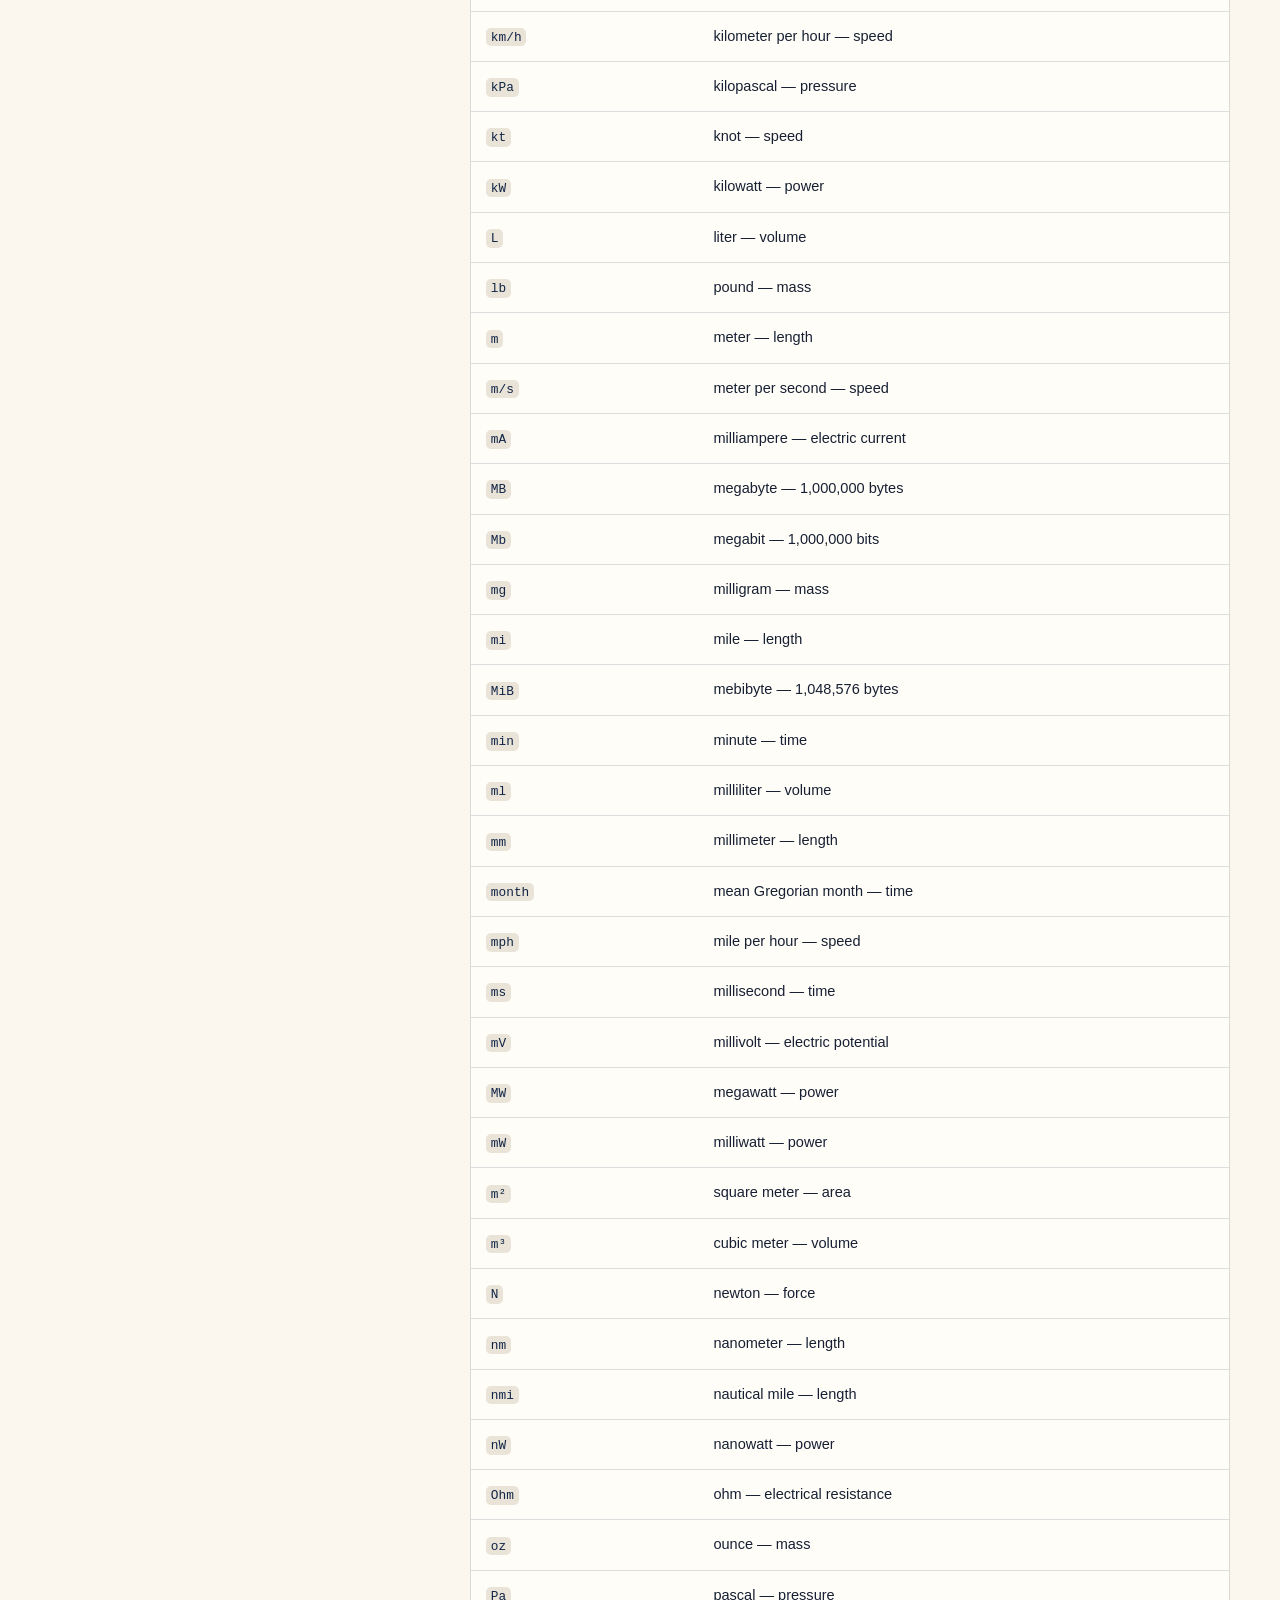
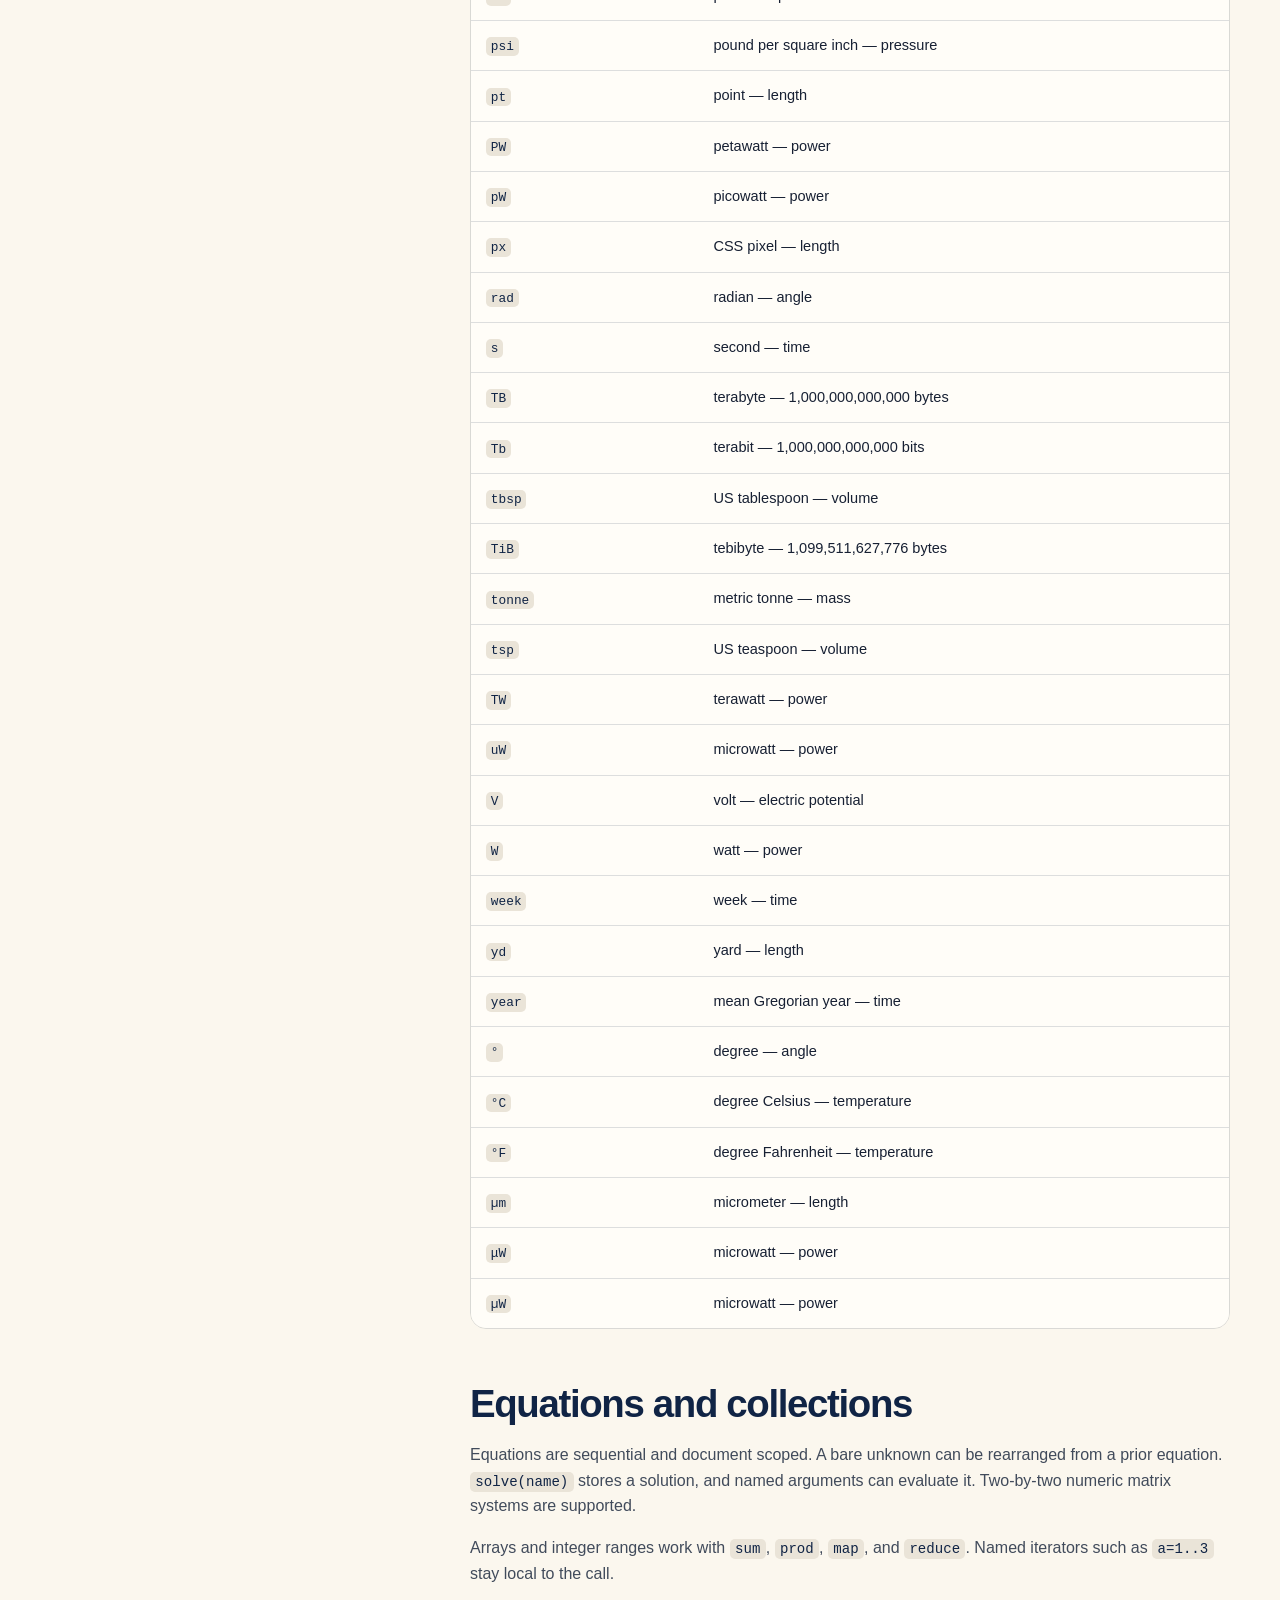
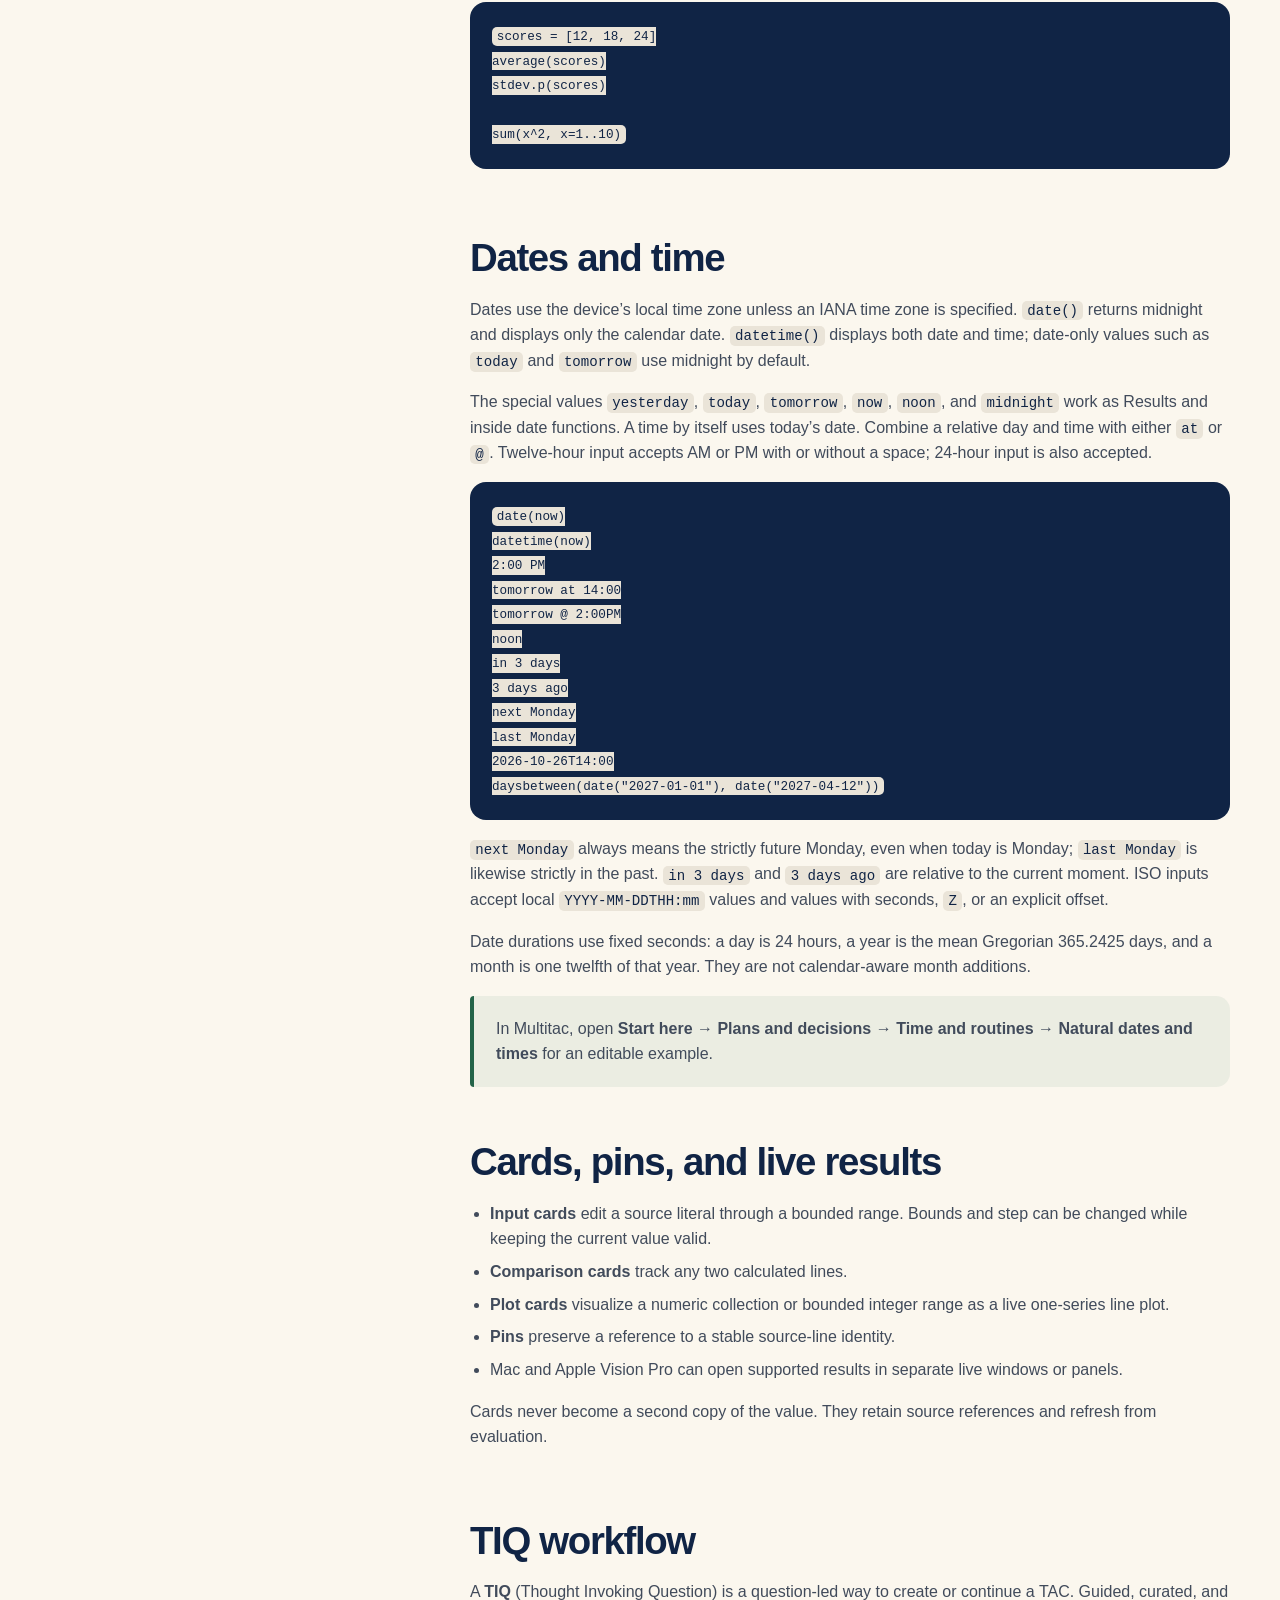
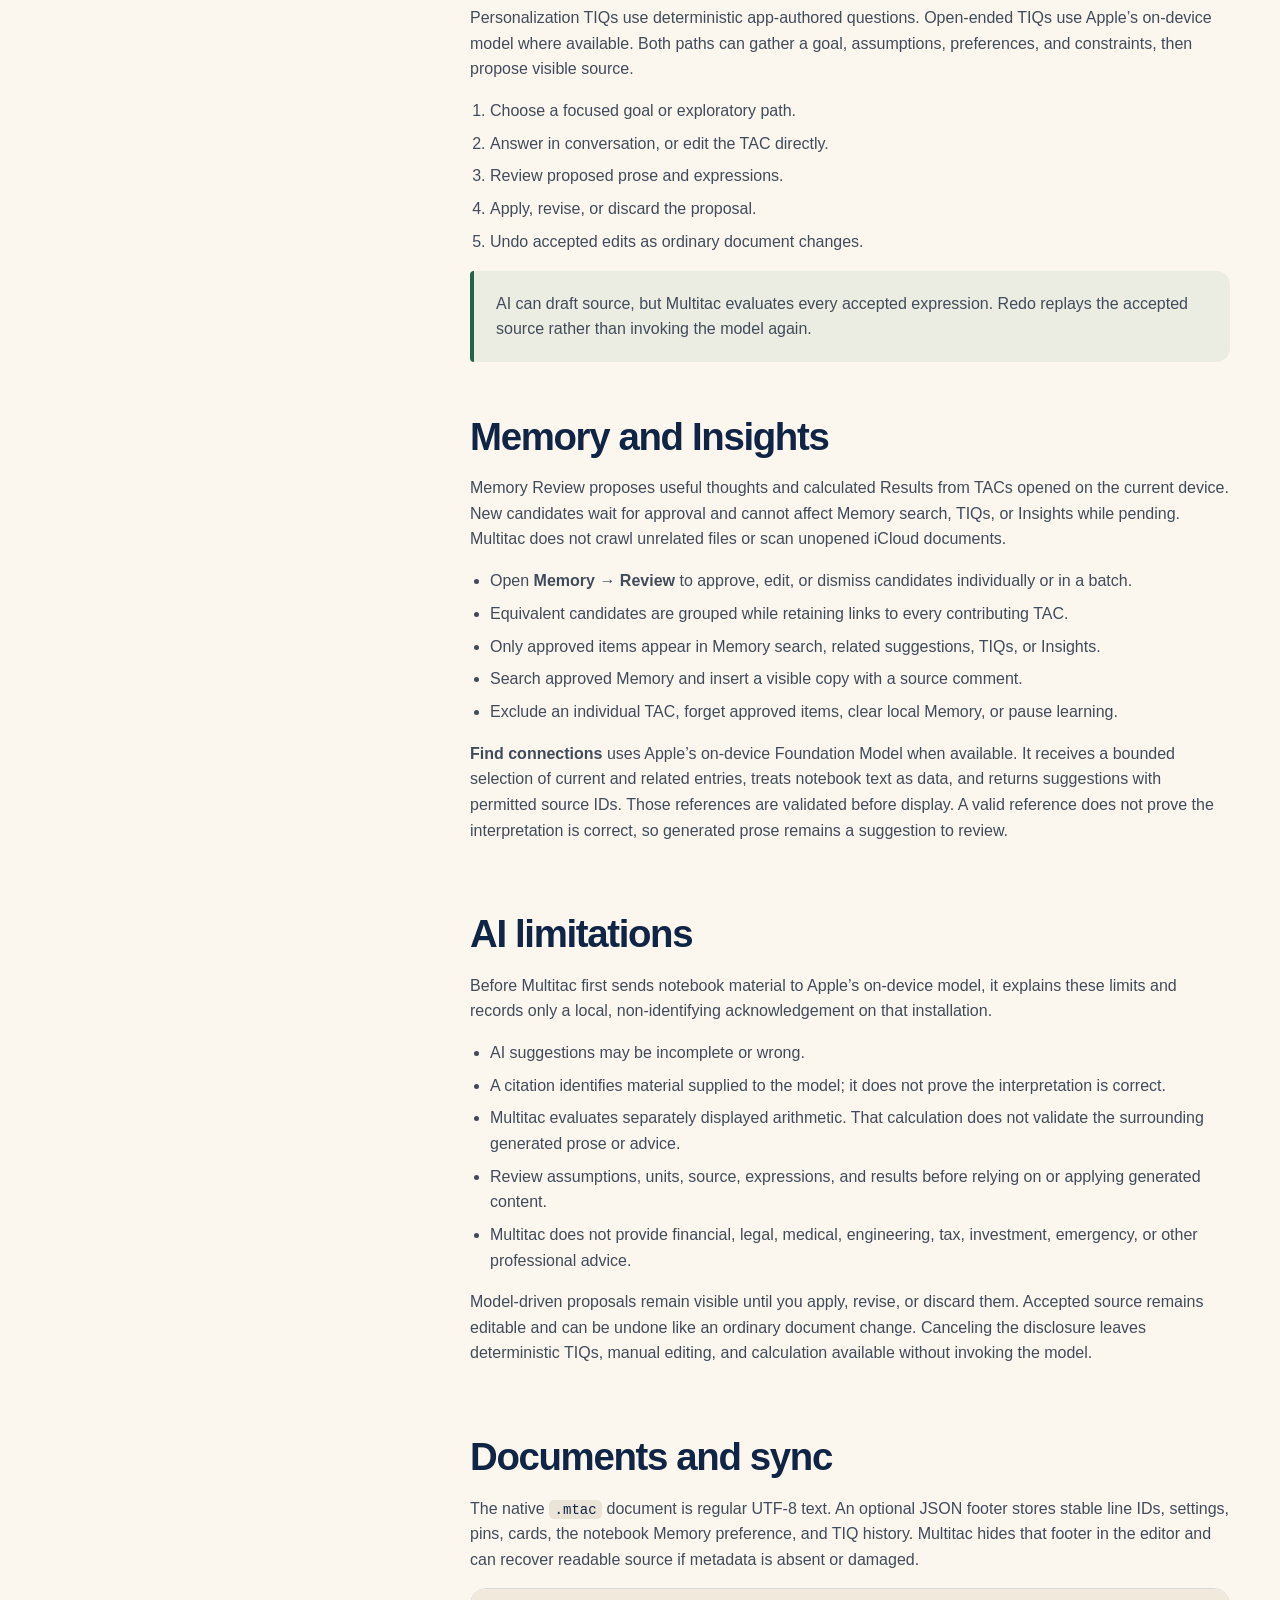
==== commit 45a8d547: "Document Memory Review workflow" ====
--- a/docs/index.html
+++ b/docs/index.html
@@ -39,11 +39,11 @@
 daysbetween(date("2027-01-01"), date("2027-04-12"))</code></pre><p><code>next Monday</code> always means the strictly future Monday, even when today is Monday; <code>last Monday</code> is likewise strictly in the past. <code>in 3 days</code> and <code>3 days ago</code> are relative to the current moment. ISO inputs accept local <code>YYYY-MM-DDTHH:mm</code> values and values with seconds, <code>Z</code>, or an explicit offset.</p><p>Date durations use fixed seconds: a day is 24 hours, a year is the mean Gregorian 365.2425 days, and a month is one twelfth of that year. They are not calendar-aware month additions.</p><div class="callout"><p>In Multitac, open <strong>Start here → Plans and decisions → Time and routines → Natural dates and times</strong> for an editable example. <a class="app-example-link" href="multitac://example/plan.natural-dates">Open “Natural dates and times” in Multitac</a></p></div></section>
 <section id="cards"><h2>Cards, pins, and live results</h2><ul><li><strong>Input cards</strong> edit a source literal through a bounded range. Bounds and step can be changed while keeping the current value valid.</li><li><strong>Comparison cards</strong> track any two calculated lines.</li><li><strong>Plot cards</strong> visualize a numeric collection or bounded integer range as a live one-series line plot.</li><li><strong>Pins</strong> preserve a reference to a stable source-line identity.</li><li>Mac and Apple Vision Pro can open supported results in separate live windows or panels.</li></ul><p>Cards never become a second copy of the value. They retain source references and refresh from evaluation.</p></section>
 <section id="tiq"><h2>TIQ workflow</h2><p>A <strong>TIQ</strong> (Thought Invoking Question) is a question-led way to create or continue a TAC. Guided, curated, and Personalization TIQs use deterministic app-authored questions. Open-ended TIQs use Apple’s on-device model where available. Both paths can gather a goal, assumptions, preferences, and constraints, then propose visible source.</p><ol><li>Choose a focused goal or exploratory path.</li><li>Answer in conversation, or edit the TAC directly.</li><li>Review proposed prose and expressions.</li><li>Apply, revise, or discard the proposal.</li><li>Undo accepted edits as ordinary document changes.</li></ol><div class="callout"><p>AI can draft source, but Multitac evaluates every accepted expression. Redo replays the accepted source rather than invoking the model again.</p></div></section>
-<section id="memory"><h2>Memory and Insights</h2><p>Memory indexes notes and successful results from TACs opened on the current device. It does not crawl unrelated files or scan unopened iCloud documents.</p><ul><li>Search remembered entries and insert a visible copy with a source comment.</li><li>Exclude an individual notebook.</li><li>Forget entries, clear all local Memory, or pause learning.</li><li>See source links and last-seen dates.</li></ul><p><strong>Find connections</strong> uses Apple’s on-device Foundation Model when available. It receives a bounded selection of current and related entries, treats notebook text as data, and returns suggestions with permitted source IDs. Those references are validated before display. A valid reference does not prove the interpretation is correct, so generated prose remains a suggestion to review.</p></section>
+<section id="memory"><h2>Memory and Insights</h2><p>Memory Review proposes useful thoughts and calculated Results from TACs opened on the current device. New candidates wait for approval and cannot affect Memory search, TIQs, or Insights while pending. Multitac does not crawl unrelated files or scan unopened iCloud documents.</p><ul><li>Open <strong>Memory → Review</strong> to approve, edit, or dismiss candidates individually or in a batch.</li><li>Equivalent candidates are grouped while retaining links to every contributing TAC.</li><li>Only approved items appear in Memory search, related suggestions, TIQs, or Insights.</li><li>Search approved Memory and insert a visible copy with a source comment.</li><li>Exclude an individual TAC, forget approved items, clear local Memory, or pause learning.</li></ul><p><strong>Find connections</strong> uses Apple’s on-device Foundation Model when available. It receives a bounded selection of current and related entries, treats notebook text as data, and returns suggestions with permitted source IDs. Those references are validated before display. A valid reference does not prove the interpretation is correct, so generated prose remains a suggestion to review.</p></section>
 <section id="ai-limitations"><h2>AI limitations</h2><p>Before Multitac first sends notebook material to Apple’s on-device model, it explains these limits and records only a local, non-identifying acknowledgement on that installation.</p><ul><li>AI suggestions may be incomplete or wrong.</li><li>A citation identifies material supplied to the model; it does not prove the interpretation is correct.</li><li>Multitac evaluates separately displayed arithmetic. That calculation does not validate the surrounding generated prose or advice.</li><li>Review assumptions, units, source, expressions, and results before relying on or applying generated content.</li><li>Multitac does not provide financial, legal, medical, engineering, tax, investment, emergency, or other professional advice.</li></ul><p>Model-driven proposals remain visible until you apply, revise, or discard them. Accepted source remains editable and can be undone like an ordinary document change. Canceling the disclosure leaves deterministic TIQs, manual editing, and calculation available without invoking the model.</p></section>
 <section id="documents"><h2>Documents and sync</h2><p>The native <code>.mtac</code> document is regular UTF-8 text. An optional JSON footer stores stable line IDs, settings, pins, cards, the notebook Memory preference, and TIQ history. Multitac hides that footer in the editor and can recover readable source if metadata is absent or damaged.</p><div class="table-wrap"><table><thead><tr><th>Format</th><th>Editing</th><th>Rich Multitac metadata</th></tr></thead><tbody><tr><td><code>.mtac</code></td><td>Native UTF-8 TAC source</td><td>Yes</td></tr><tr><td>Markdown</td><td>Opened and edited in place</td><td>No</td></tr><tr><td>Calca</td><td>Opened and edited in place; saved <code>=&gt;</code> text retained</td><td>No</td></tr><tr><td>Numi</td><td>Opened and edited in place</td><td>No</td></tr></tbody></table></div><p>iCloud Drive transports documents through Apple’s document infrastructure. Multitac has no custom sync server or remote account database.</p></section>
 <section id="platforms"><h2>Platform behavior</h2><div class="table-wrap"><table><thead><tr><th>Platform</th><th>Experience</th></tr></thead><tbody><tr><td>iPhone</td><td>Compact library, push navigation, vertically arranged TAC and companion, and a current-result bar while editing.</td></tr><tr><td>iPad</td><td>Sidebar library, Inspiration browsing, adaptive side-by-side editing, keyboard support, multitasking, and document windows.</td></tr><tr><td>Mac</td><td>Nested library, document windows and tabs, menus, Undo and Redo, settings, and separate result windows.</td></tr><tr><td>Apple Vision Pro</td><td>Spatially comfortable library and document windows, separate result panels, and system scene restoration.</td></tr></tbody></table></div><p>App Shortcuts expose <strong>Start a new TIQ</strong>, <strong>Start a blank TAC</strong>, and <strong>Explore examples</strong> to Shortcuts and Siri where available.</p></section>
-<section id="features"><h2>Feature index</h2><p>This index covers product capabilities outside the calculation vocabulary. Search any term to jump to the section that explains its behavior.</p><div class="feature-index"><article><h3>Writing and results</h3><p>Mixed prose and calculations, headings, comments, inline <code>::::</code> Results, reactive recalculation, diagnostics, result copying, pins, comparisons, plots, input cards, equation spacing, autocomplete, function and unit explanations, angle mode, Undo, and Redo.</p></article><article><h3>Starting and finding work</h3><p>Blank TACs, Quick TACs, guided and open-ended TIQs, Start here examples, folders, pinned folders, favorites, recently opened documents, sorting, library search, example search, documentation search, and platform deep links.</p></article><article><h3>Context and guidance</h3><p>Per-TAC Results, Memory, Insights, Personalization, source links, hide and restore, Add to Memory from this TAC, local Memory controls, and reviewable on-device AI suggestions.</p></article><article><h3>Documents and platform behavior</h3><p>Native <code>.mtac</code>, Markdown, Calca, Numi, import, export, Share, autosave, iCloud Drive, tabs and windows on Mac, adaptive sidebars and navigation, touch-and-hold menus, keyboard shortcuts, Home Screen Quick Actions, accessibility labels, VoiceOver, Dynamic Type, and reduced motion.</p></article></div></section>
+<section id="features"><h2>Feature index</h2><p>This index covers product capabilities outside the calculation vocabulary. Search any term to jump to the section that explains its behavior.</p><div class="feature-index"><article><h3>Writing and results</h3><p>Mixed prose and calculations, headings, comments, inline <code>::::</code> Results, reactive recalculation, diagnostics, result copying, pins, comparisons, plots, input cards, equation spacing, autocomplete, function and unit explanations, angle mode, Undo, and Redo.</p></article><article><h3>Starting and finding work</h3><p>Blank TACs, Quick TACs, guided and open-ended TIQs, Start here examples, folders, pinned folders, favorites, recently opened documents, sorting, library search, example search, documentation search, and platform deep links.</p></article><article><h3>Context and guidance</h3><p>Per-TAC Results, Memory Review, approved Memory, Insights, Personalization, source links, candidate approval and dismissal, reviewed wording, hide and restore, Add to Memory from this TAC, local Memory controls, and reviewable on-device AI suggestions.</p></article><article><h3>Documents and platform behavior</h3><p>Native <code>.mtac</code>, Markdown, Calca, Numi, import, export, Share, autosave, iCloud Drive, tabs and windows on Mac, adaptive sidebars and navigation, touch-and-hold menus, keyboard shortcuts, Home Screen Quick Actions, accessibility labels, VoiceOver, Dynamic Type, and reduced motion.</p></article></div></section>
 <section id="limits"><h2>Current limits</h2><ul><li>Currency and cryptocurrency calculations are deliberately unsupported.</li><li>English input is supported for the first release.</li><li>There is no cloud AI fallback, collaboration service, remote account, rich-text attachment system, or native ink canvas.</li><li>The current plot card is a single-series line plot.</li><li>Calendar months and years are fixed-duration calculation units, not calendar-aware additions.</li><li>Some capabilities depend on Apple’s on-device model availability.</li></ul></section>
 </article></div></main><script src="/js/docs.js" defer></script>
 <footer class="site-footer"><div class="wrap"><div class="footer-grid"><div class="footer-brand"><img src="/assets/favicon.png" alt=""><span>Multitac</span></div><nav class="footer-links"><a href="/">Overview</a><a href="/support/">Support</a><a href="/privacy/">Privacy</a><a href="/terms/">Terms</a></nav></div><p class="fine-print">Documentation describes the current development build and may change before release.</p></div></footer></body></html>
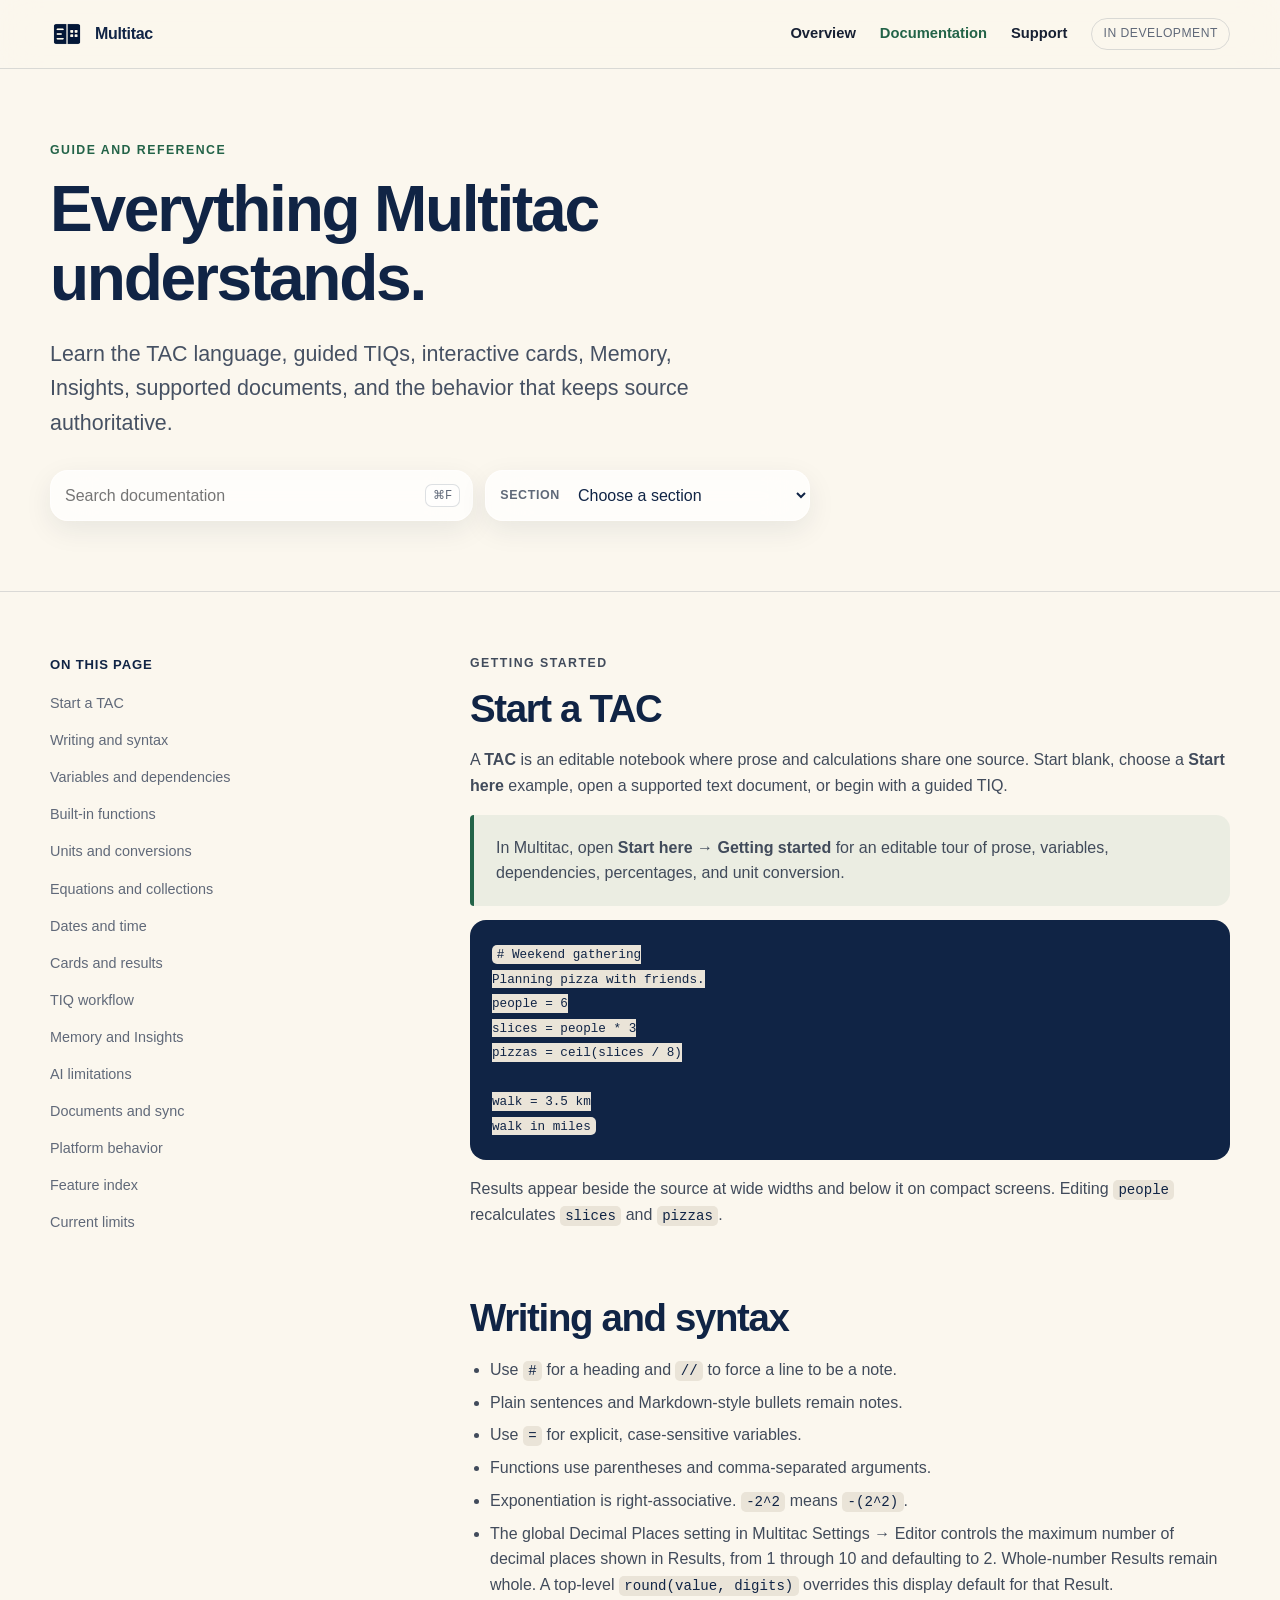
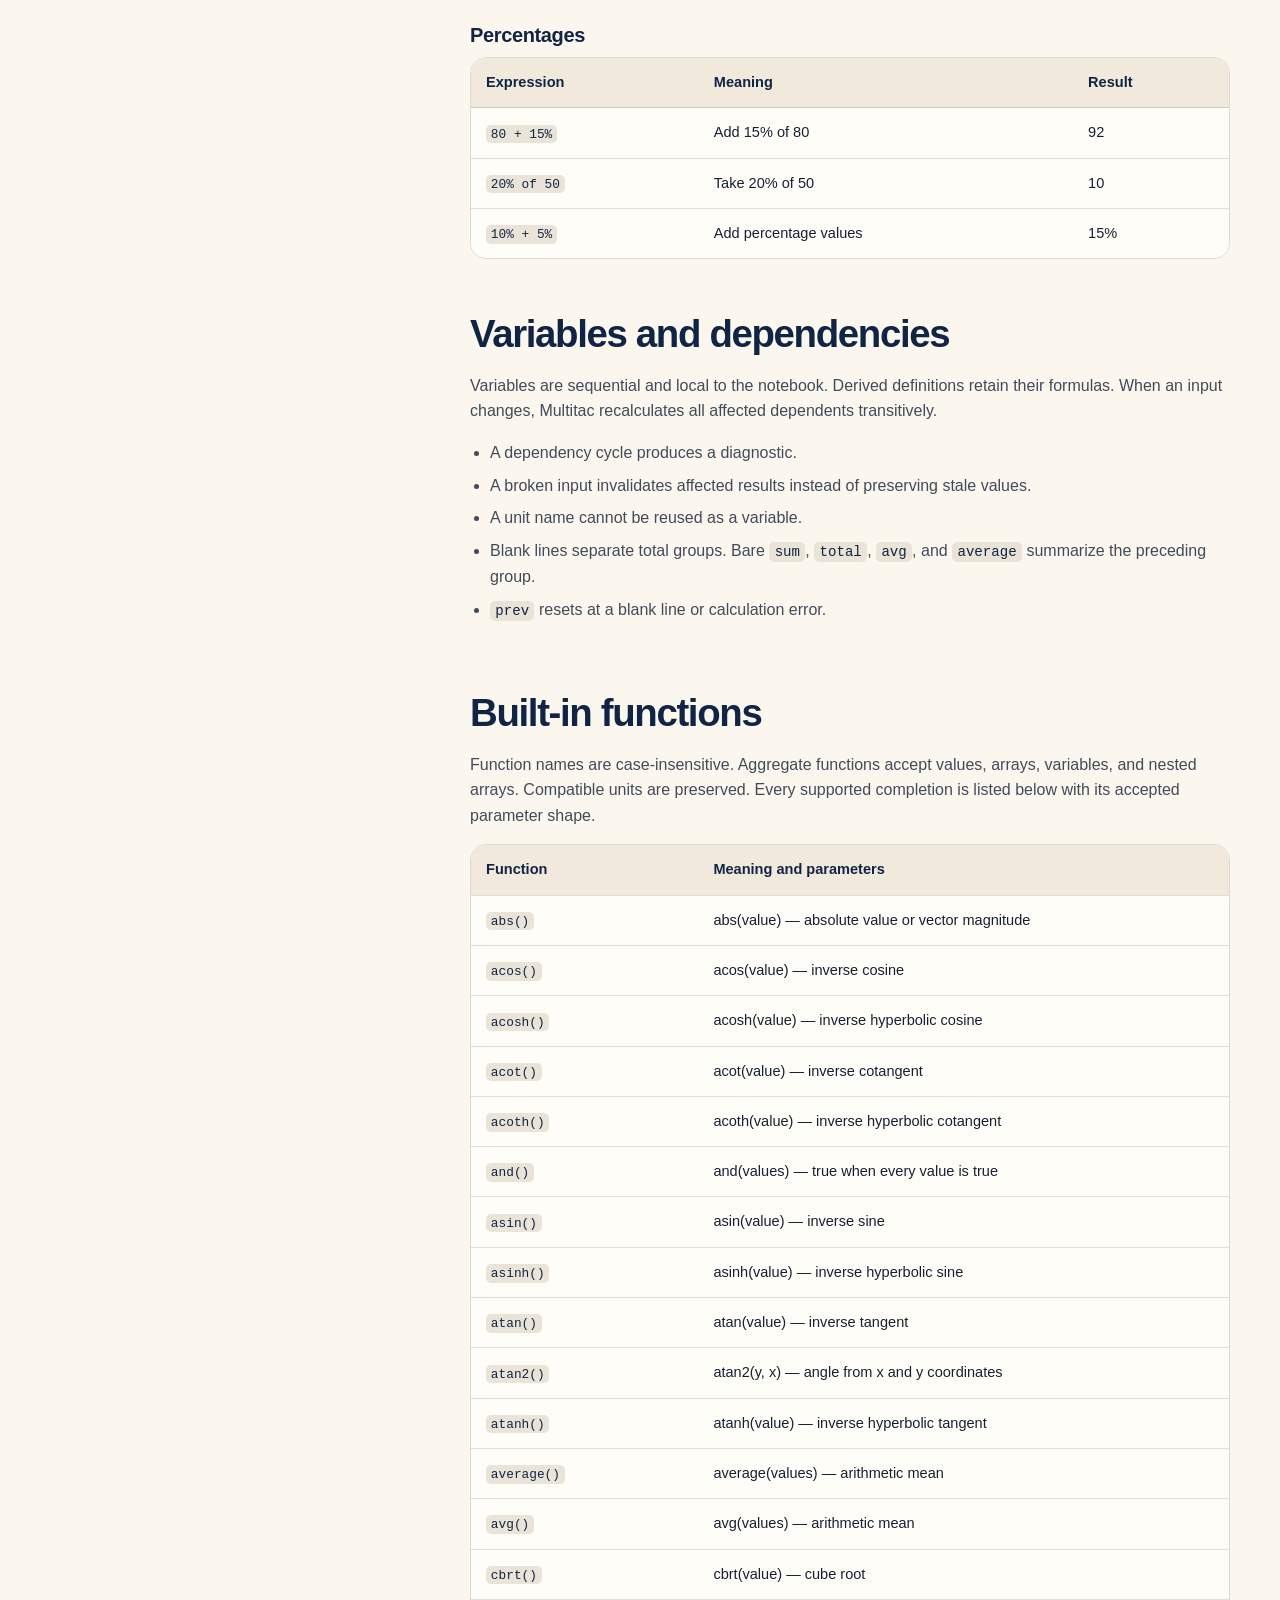
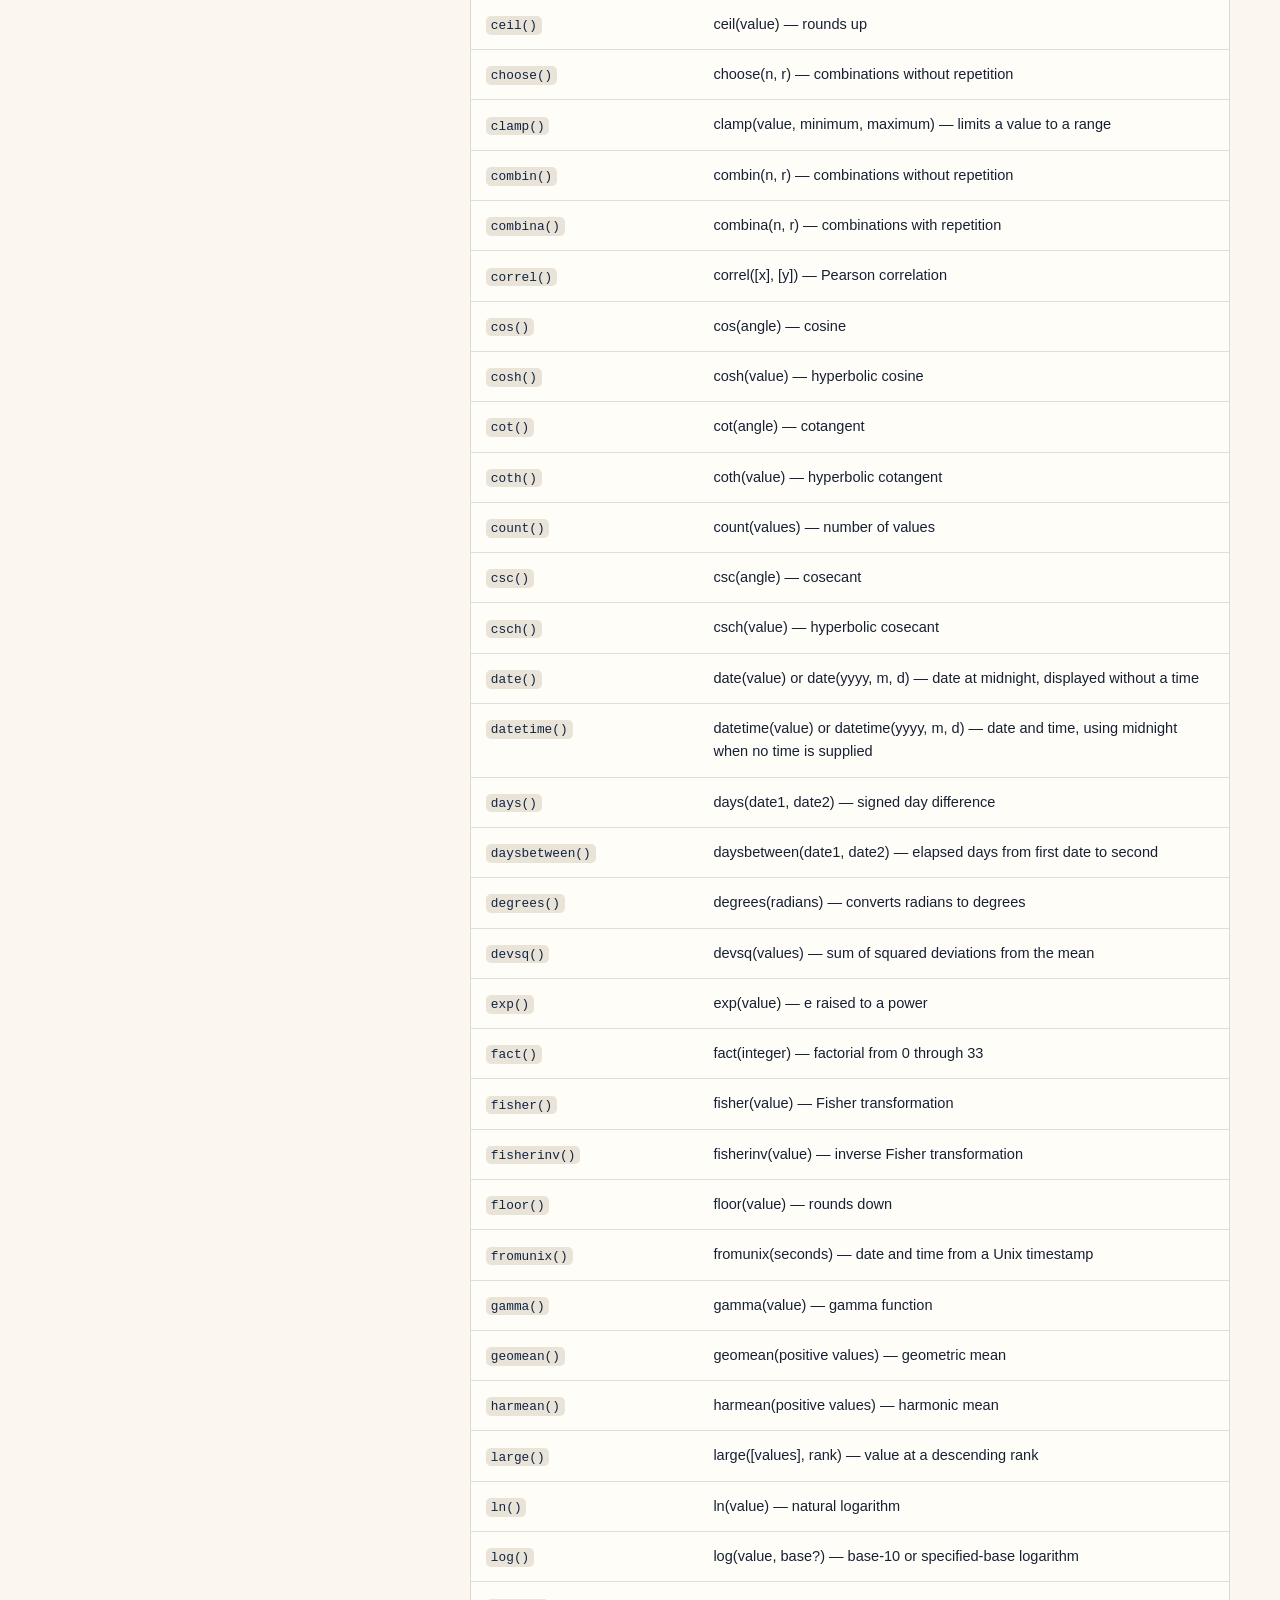
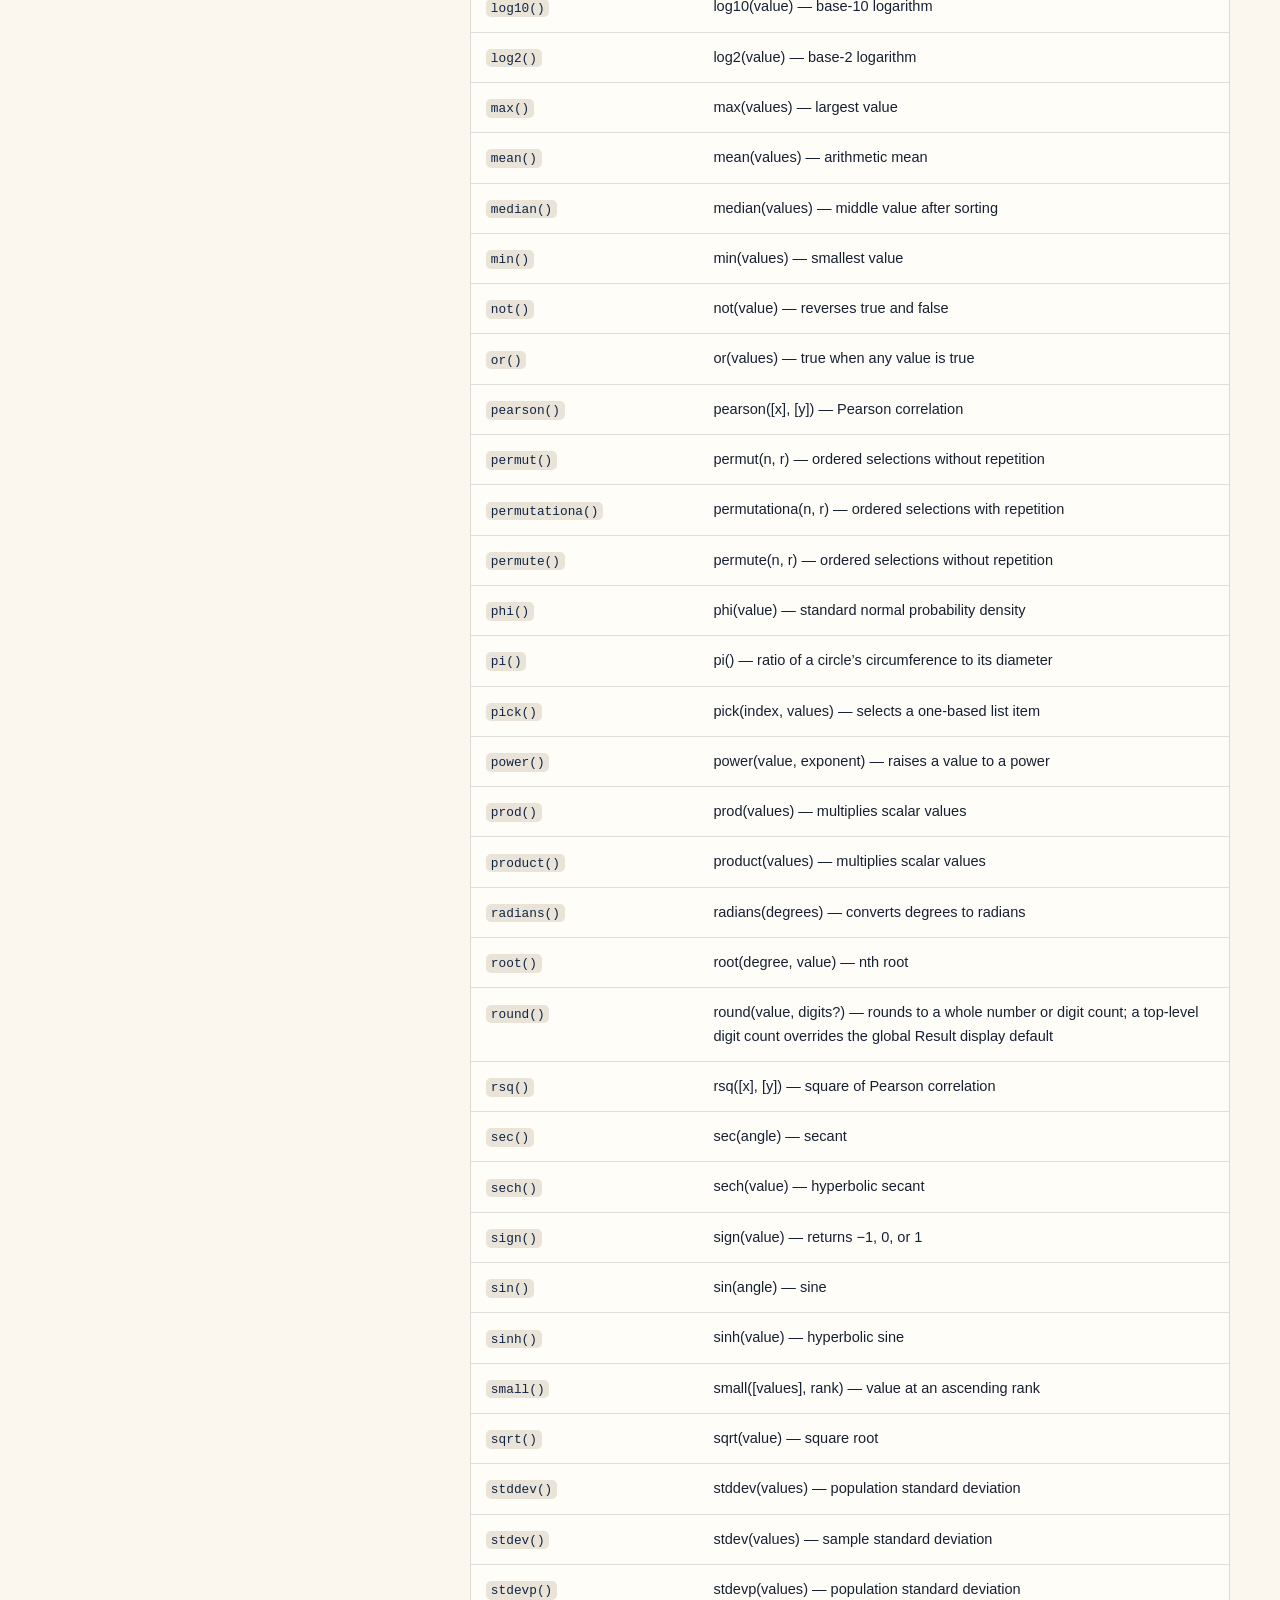
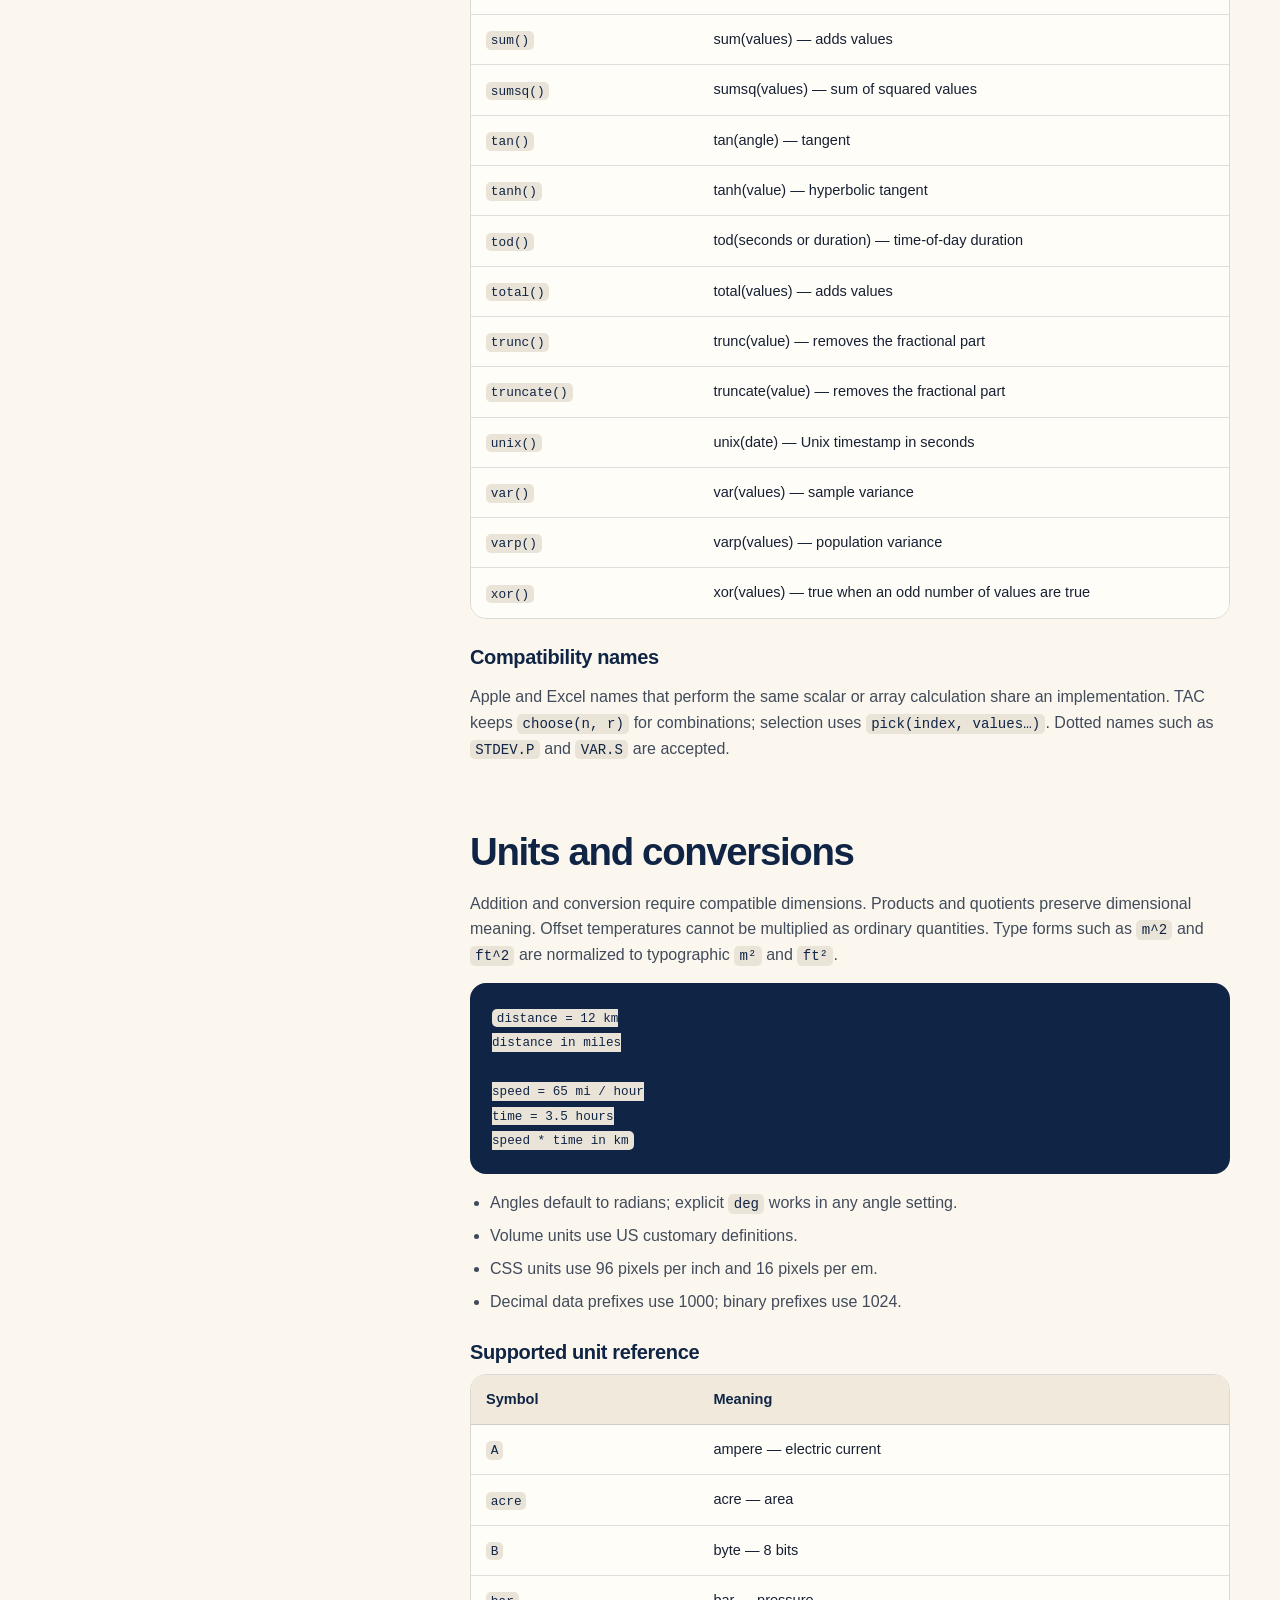
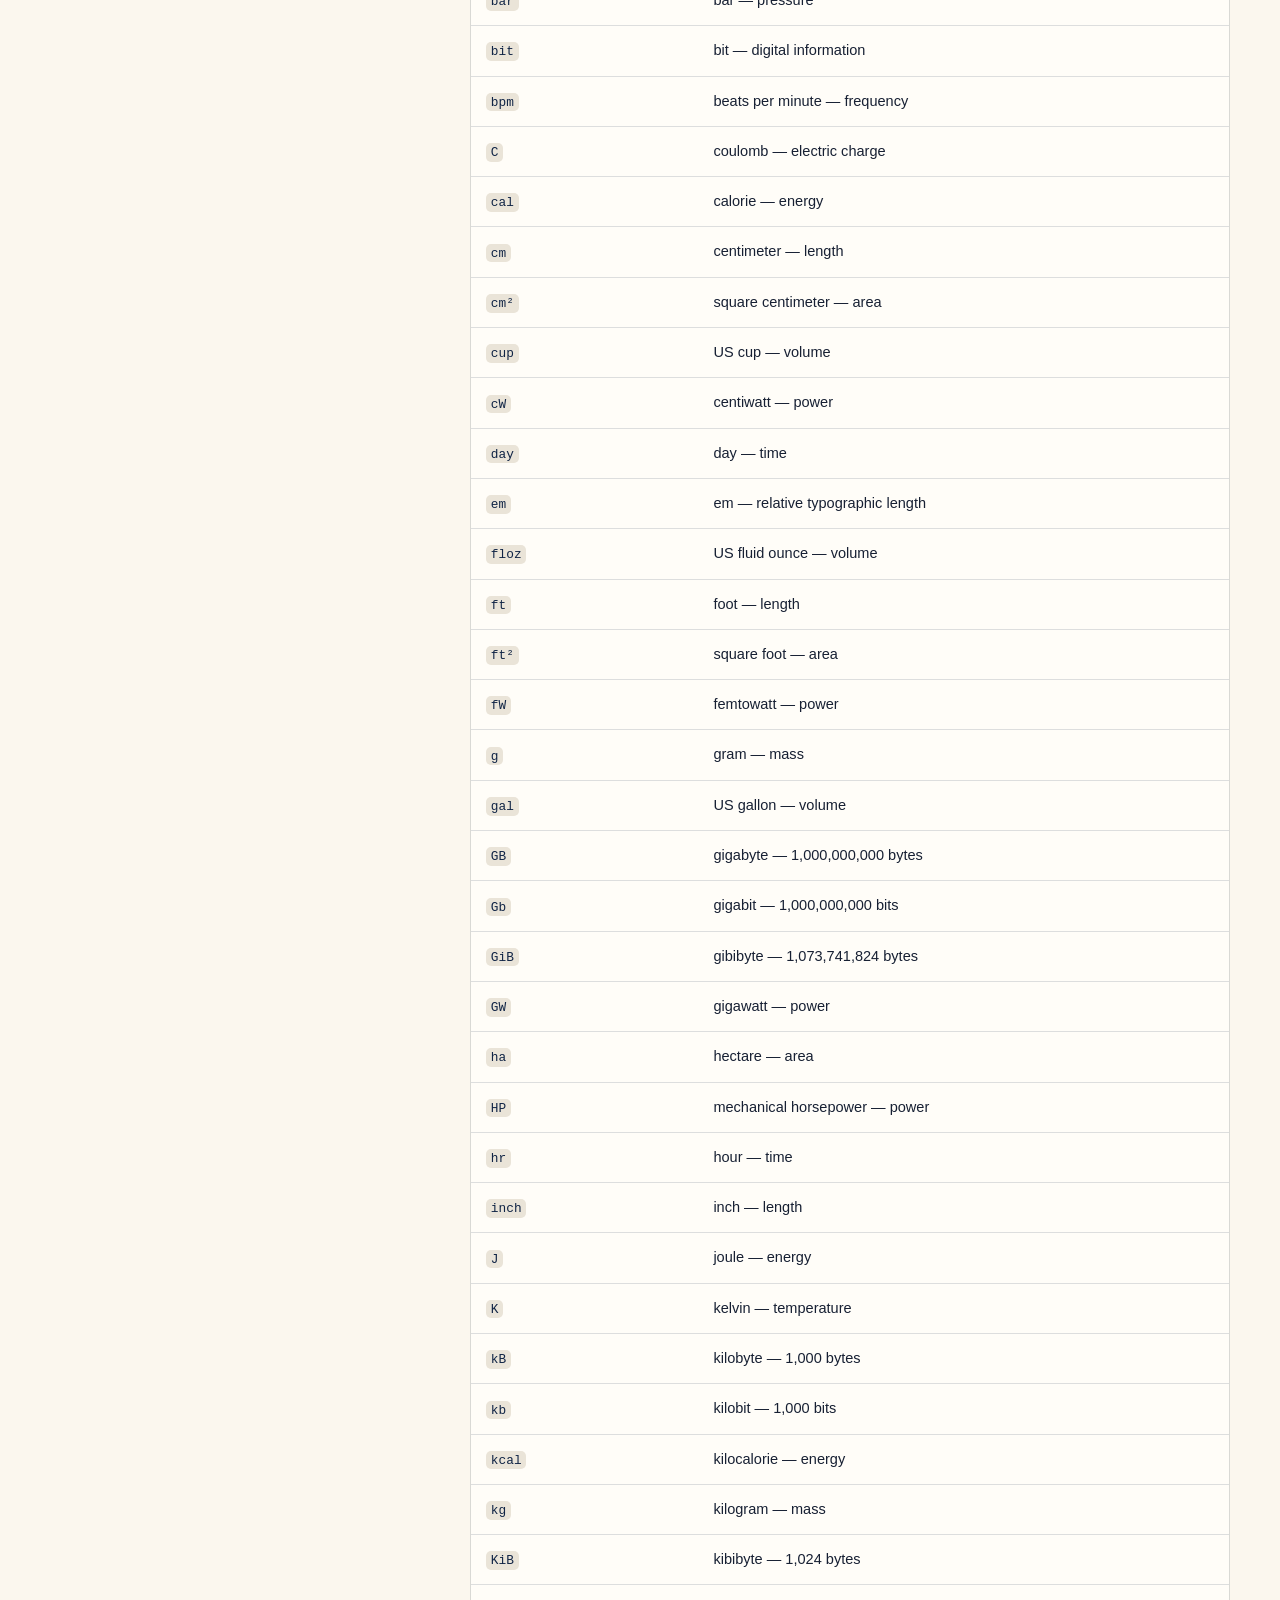
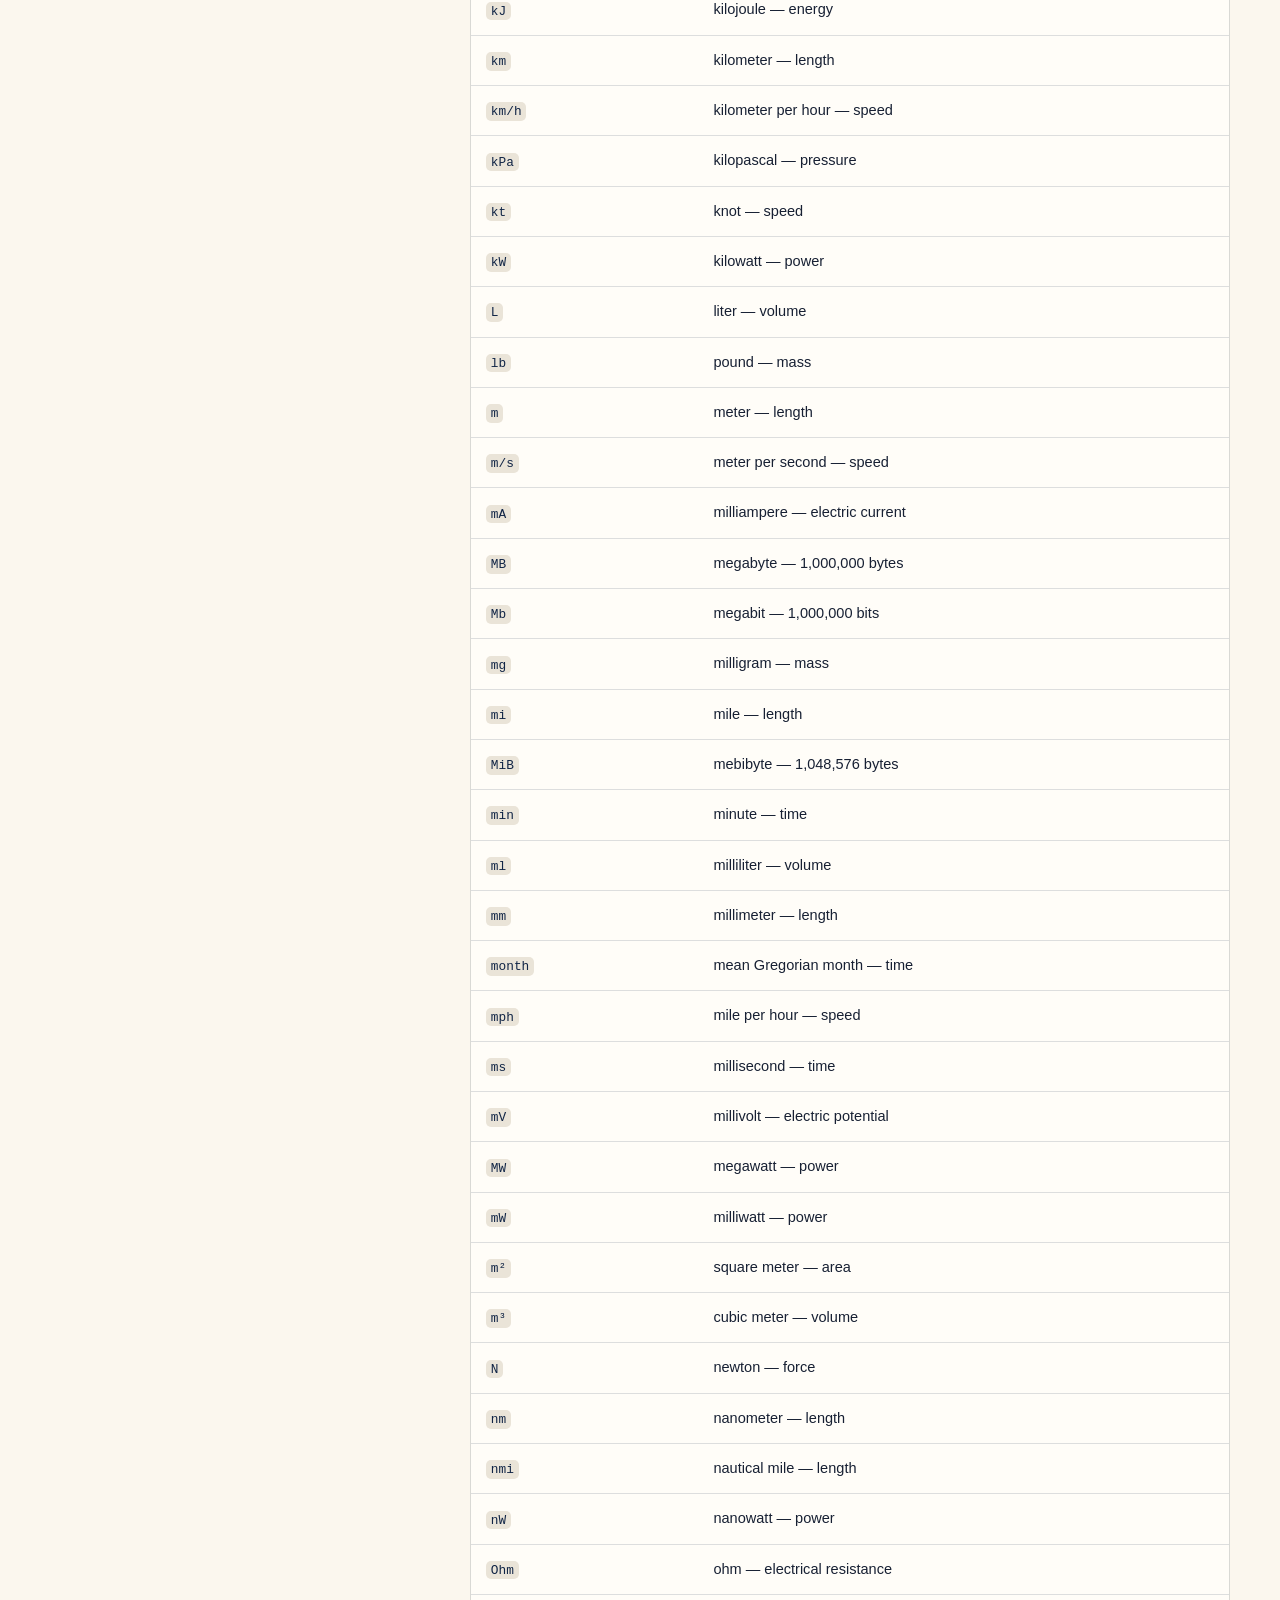
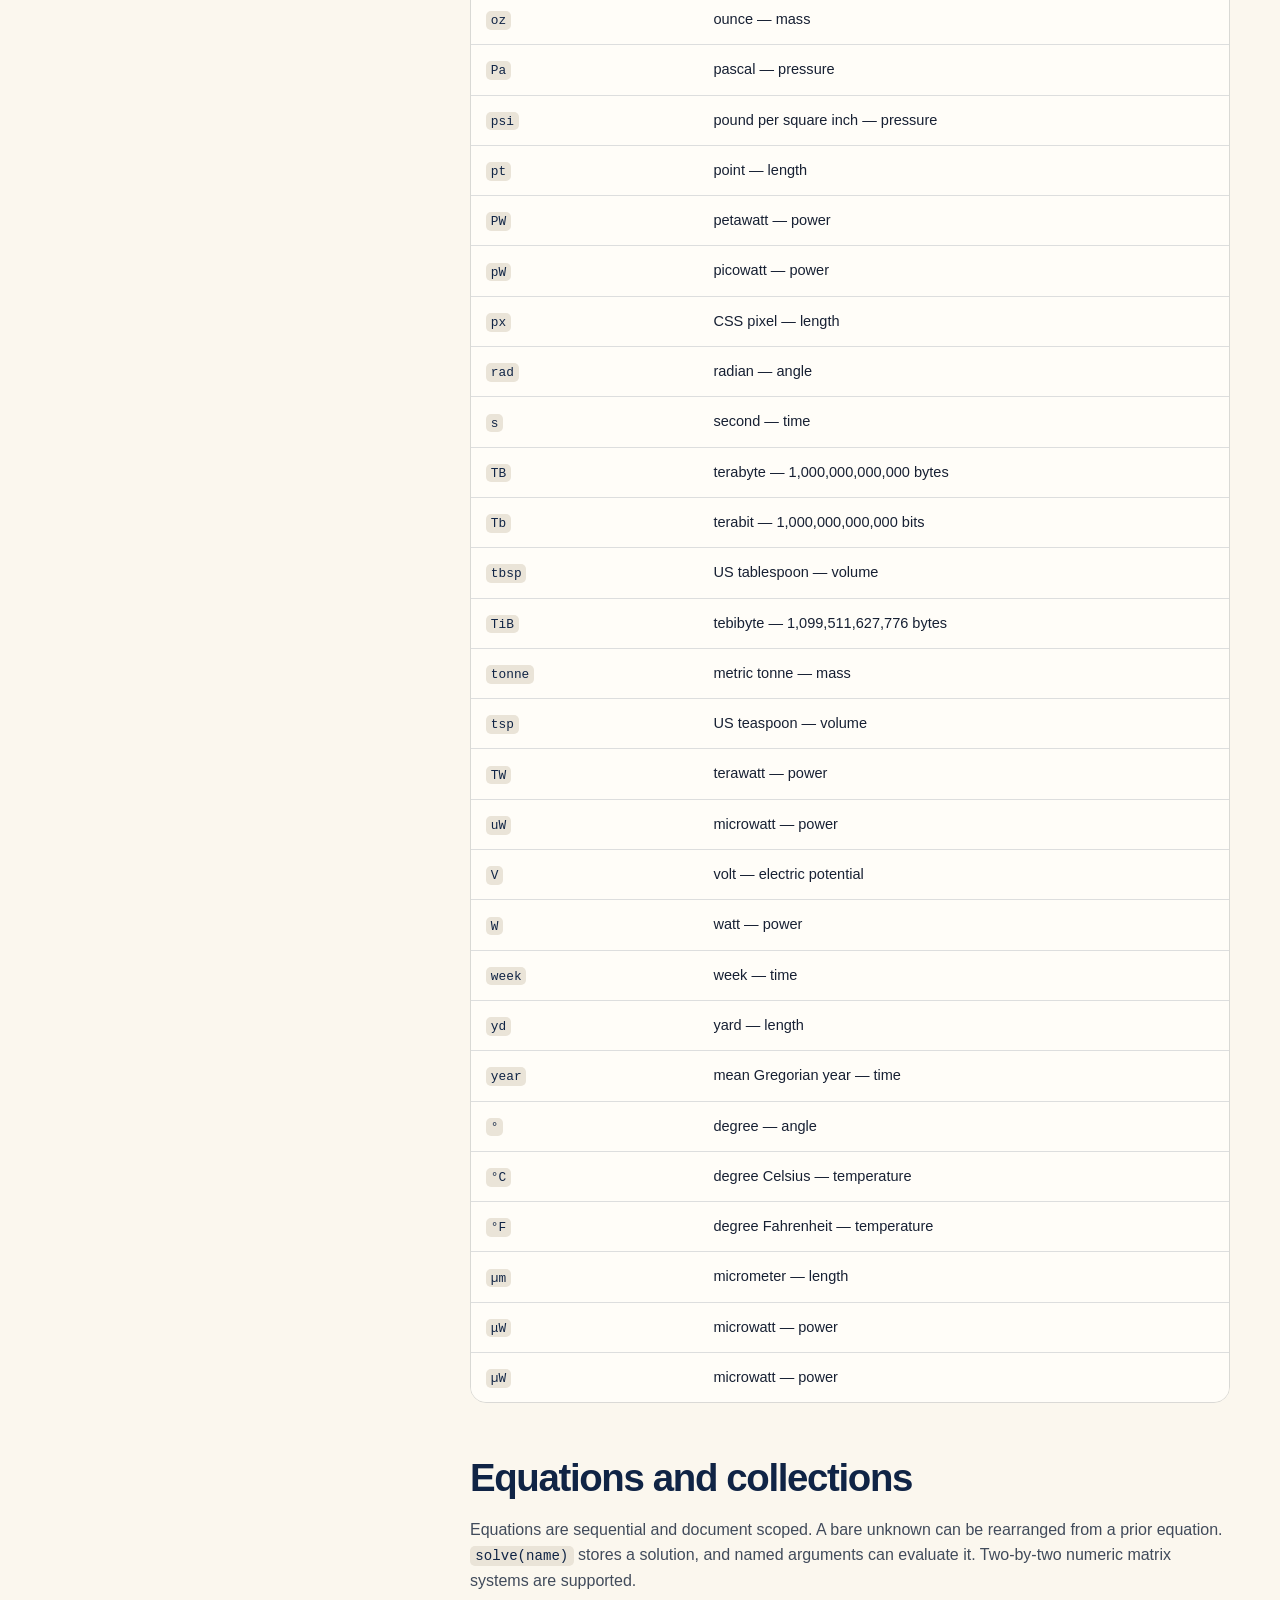
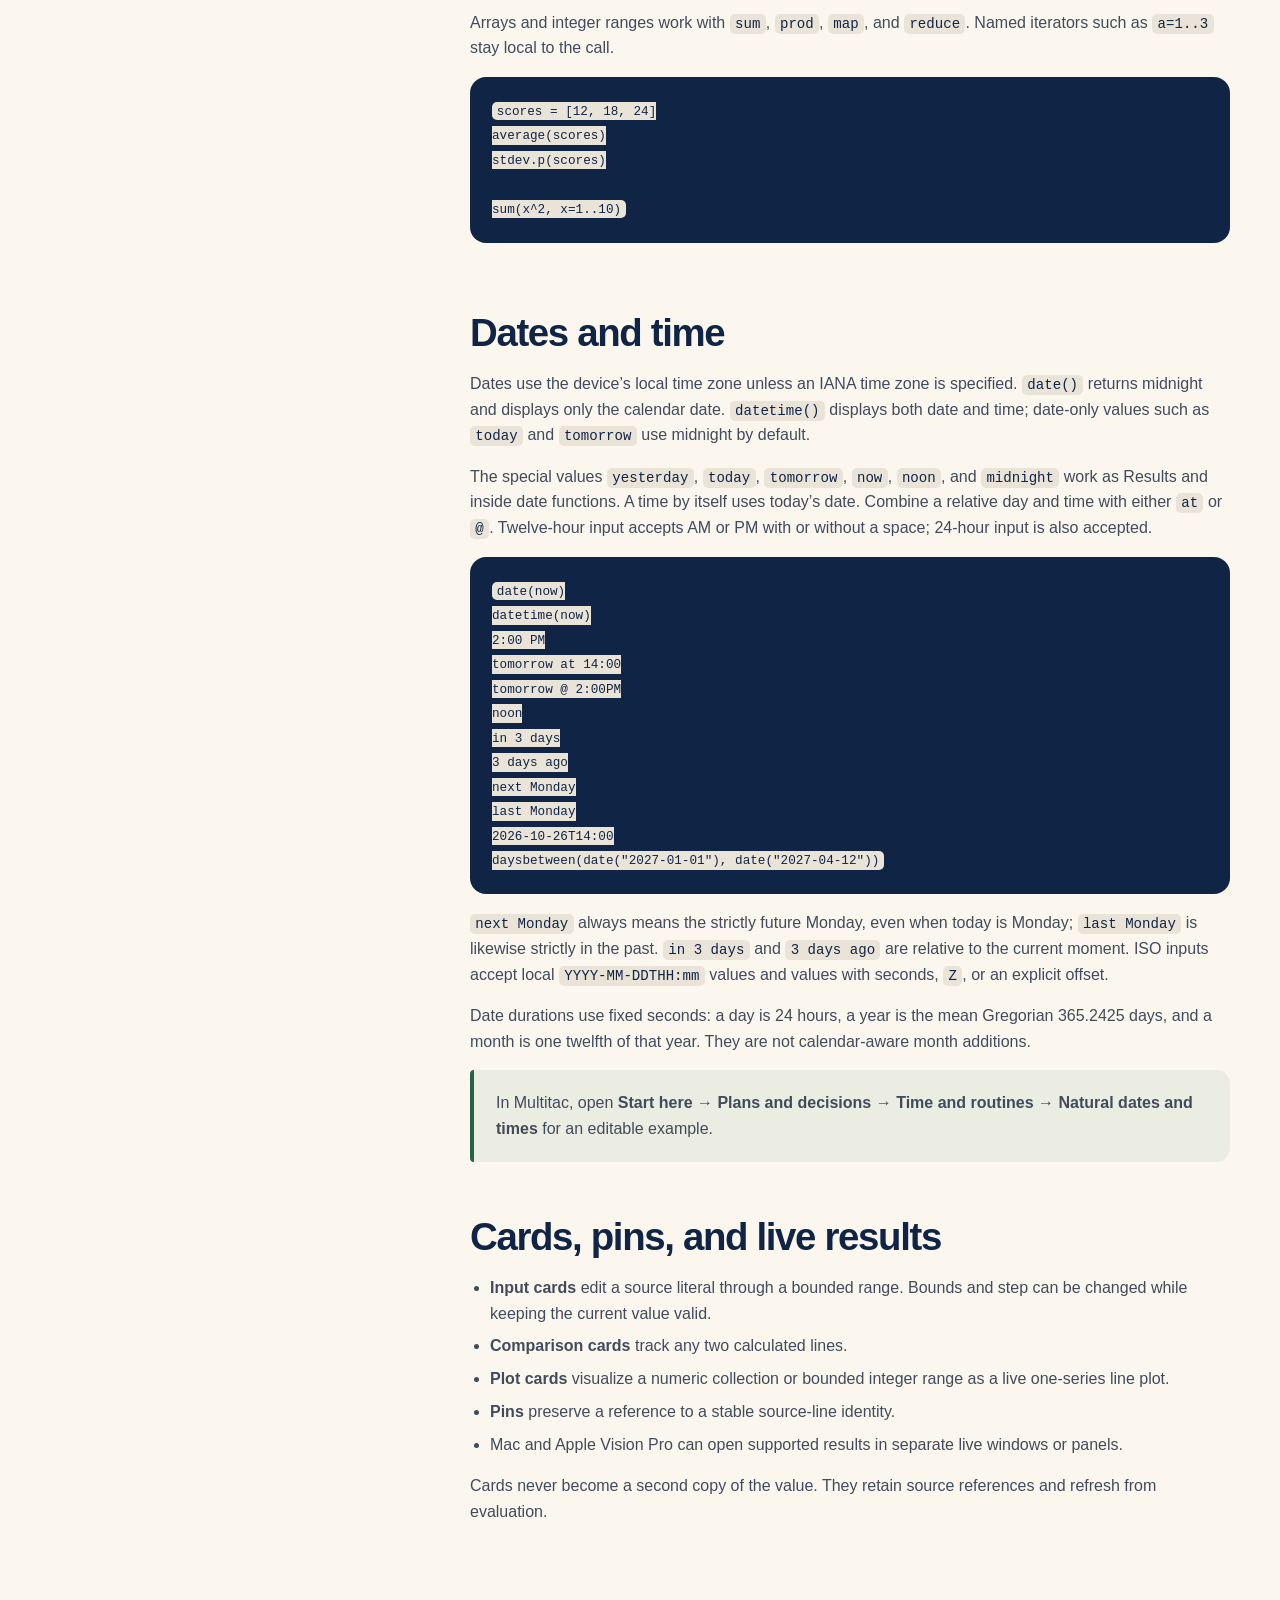
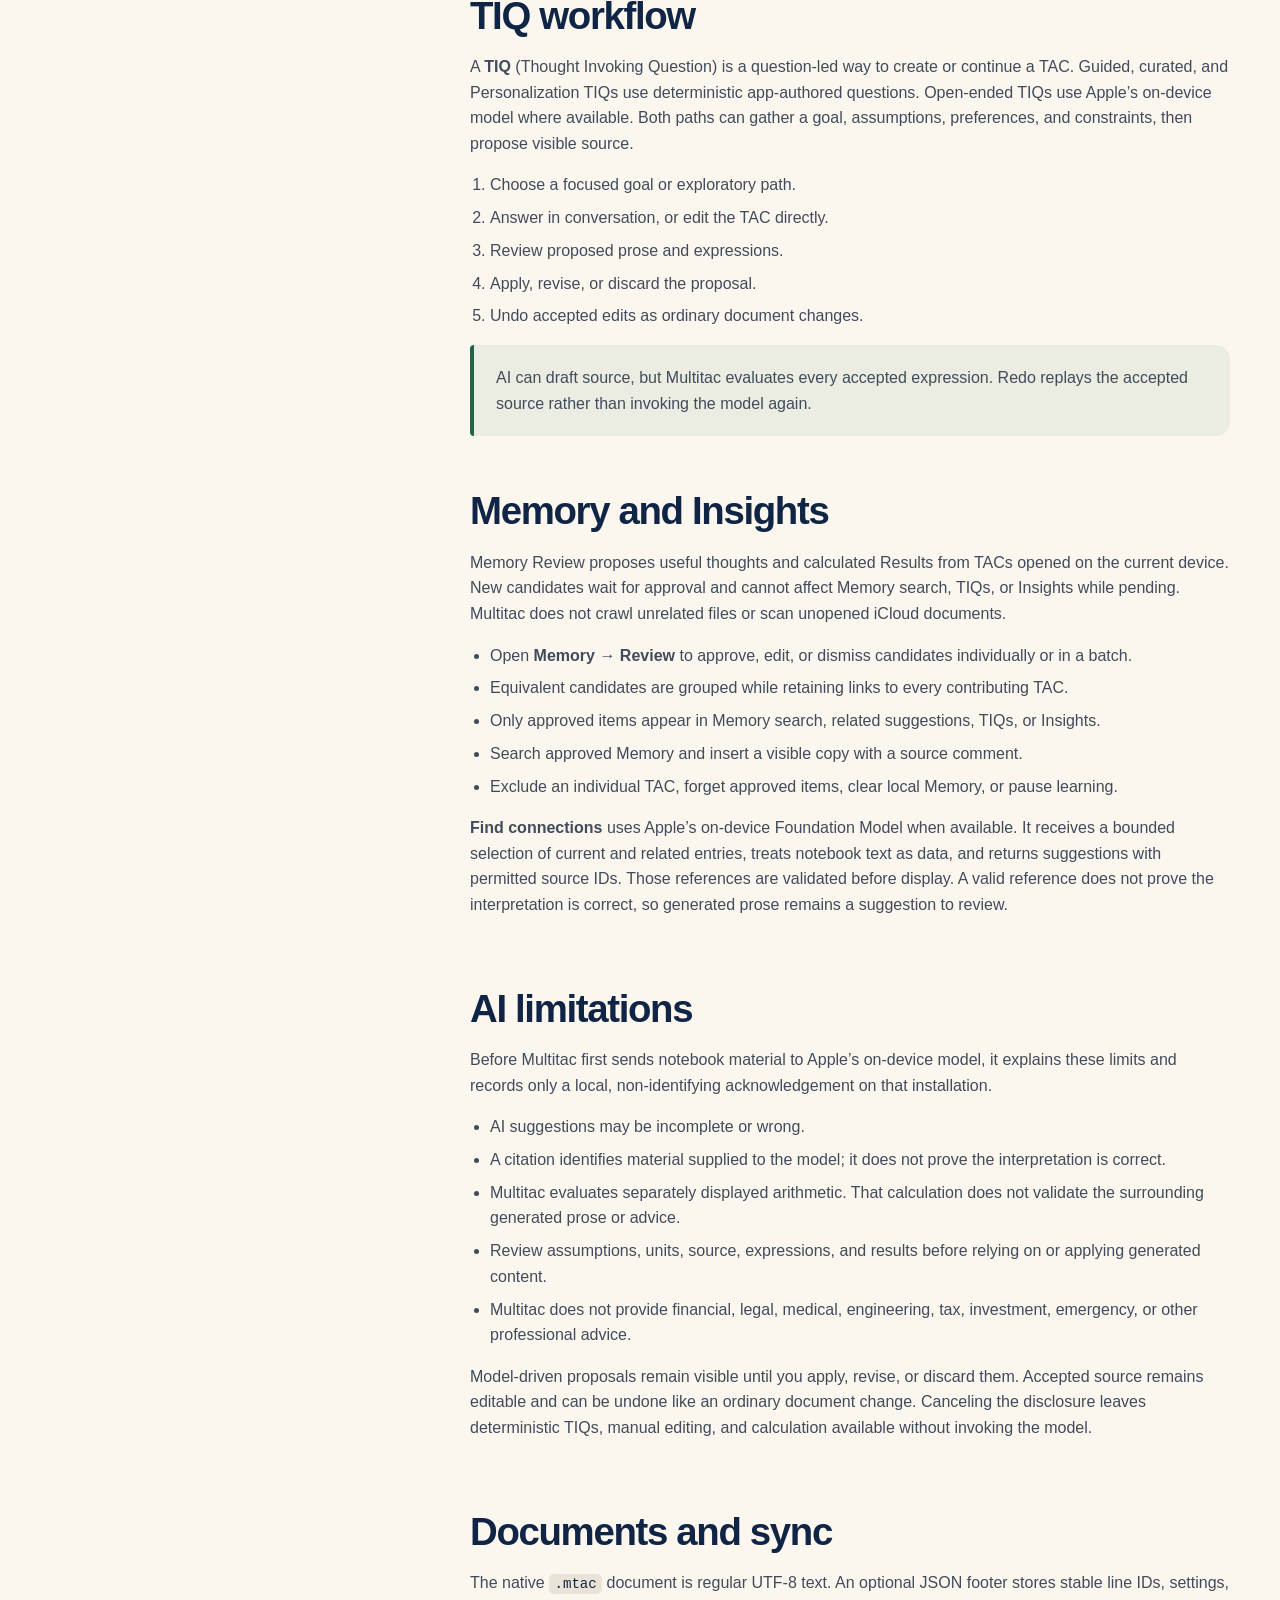
==== commit 2681783d: "Document Result decimal setting" ====
--- a/docs/index.html
+++ b/docs/index.html
@@ -11,9 +11,9 @@
 
 walk = 3.5 km
 walk in miles</code></pre><p>Results appear beside the source at wide widths and below it on compact screens. Editing <code>people</code> recalculates <code>slices</code> and <code>pizzas</code>.</p></section>
-<section id="syntax"><h2>Writing and syntax</h2><ul><li>Use <code>#</code> for a heading and <code>//</code> to force a line to be a note.</li><li>Plain sentences and Markdown-style bullets remain notes.</li><li>Use <code>=</code> for explicit, case-sensitive variables.</li><li>Functions use parentheses and comma-separated arguments.</li><li>Exponentiation is right-associative. <code>-2^2</code> means <code>-(2^2)</code>.</li><li>Results display ten significant digits by default.</li></ul><h3>Percentages</h3><div class="table-wrap"><table><thead><tr><th>Expression</th><th>Meaning</th><th>Result</th></tr></thead><tbody><tr><td><code>80 + 15%</code></td><td>Add 15% of 80</td><td>92</td></tr><tr><td><code>20% of 50</code></td><td>Take 20% of 50</td><td>10</td></tr><tr><td><code>10% + 5%</code></td><td>Add percentage values</td><td>15%</td></tr></tbody></table></div></section>
+<section id="syntax"><h2>Writing and syntax</h2><ul><li>Use <code>#</code> for a heading and <code>//</code> to force a line to be a note.</li><li>Plain sentences and Markdown-style bullets remain notes.</li><li>Use <code>=</code> for explicit, case-sensitive variables.</li><li>Functions use parentheses and comma-separated arguments.</li><li>Exponentiation is right-associative. <code>-2^2</code> means <code>-(2^2)</code>.</li><li>The global Decimal Places setting in Multitac Settings → Editor controls the maximum number of decimal places shown in Results, from 1 through 10 and defaulting to 2. Whole-number Results remain whole. A top-level <code>round(value, digits)</code> overrides this display default for that Result.</li></ul><h3>Percentages</h3><div class="table-wrap"><table><thead><tr><th>Expression</th><th>Meaning</th><th>Result</th></tr></thead><tbody><tr><td><code>80 + 15%</code></td><td>Add 15% of 80</td><td>92</td></tr><tr><td><code>20% of 50</code></td><td>Take 20% of 50</td><td>10</td></tr><tr><td><code>10% + 5%</code></td><td>Add percentage values</td><td>15%</td></tr></tbody></table></div></section>
 <section id="reactive"><h2>Variables and dependencies</h2><p>Variables are sequential and local to the notebook. Derived definitions retain their formulas. When an input changes, Multitac recalculates all affected dependents transitively.</p><ul><li>A dependency cycle produces a diagnostic.</li><li>A broken input invalidates affected results instead of preserving stale values.</li><li>A unit name cannot be reused as a variable.</li><li>Blank lines separate total groups. Bare <code>sum</code>, <code>total</code>, <code>avg</code>, and <code>average</code> summarize the preceding group.</li><li><code>prev</code> resets at a blank line or calculation error.</li></ul></section>
-<section id="functions"><h2>Built-in functions</h2><p>Function names are case-insensitive. Aggregate functions accept values, arrays, variables, and nested arrays. Compatible units are preserved. Every supported completion is listed below with its accepted parameter shape.</p><div class="table-wrap reference-table"><table><thead><tr><th>Function</th><th>Meaning and parameters</th></tr></thead><tbody><!-- GENERATED_FUNCTION_REFERENCE_START --><tr data-symbol="abs"><td><code>abs()</code></td><td>abs(value) — absolute value or vector magnitude</td></tr><tr data-symbol="acos"><td><code>acos()</code></td><td>acos(value) — inverse cosine</td></tr><tr data-symbol="acosh"><td><code>acosh()</code></td><td>acosh(value) — inverse hyperbolic cosine</td></tr><tr data-symbol="acot"><td><code>acot()</code></td><td>acot(value) — inverse cotangent</td></tr><tr data-symbol="acoth"><td><code>acoth()</code></td><td>acoth(value) — inverse hyperbolic cotangent</td></tr><tr data-symbol="and"><td><code>and()</code></td><td>and(values) — true when every value is true</td></tr><tr data-symbol="asin"><td><code>asin()</code></td><td>asin(value) — inverse sine</td></tr><tr data-symbol="asinh"><td><code>asinh()</code></td><td>asinh(value) — inverse hyperbolic sine</td></tr><tr data-symbol="atan"><td><code>atan()</code></td><td>atan(value) — inverse tangent</td></tr><tr data-symbol="atan2"><td><code>atan2()</code></td><td>atan2(y, x) — angle from x and y coordinates</td></tr><tr data-symbol="atanh"><td><code>atanh()</code></td><td>atanh(value) — inverse hyperbolic tangent</td></tr><tr data-symbol="average"><td><code>average()</code></td><td>average(values) — arithmetic mean</td></tr><tr data-symbol="avg"><td><code>avg()</code></td><td>avg(values) — arithmetic mean</td></tr><tr data-symbol="cbrt"><td><code>cbrt()</code></td><td>cbrt(value) — cube root</td></tr><tr data-symbol="ceil"><td><code>ceil()</code></td><td>ceil(value) — rounds up</td></tr><tr data-symbol="choose"><td><code>choose()</code></td><td>choose(n, r) — combinations without repetition</td></tr><tr data-symbol="clamp"><td><code>clamp()</code></td><td>clamp(value, minimum, maximum) — limits a value to a range</td></tr><tr data-symbol="combin"><td><code>combin()</code></td><td>combin(n, r) — combinations without repetition</td></tr><tr data-symbol="combina"><td><code>combina()</code></td><td>combina(n, r) — combinations with repetition</td></tr><tr data-symbol="correl"><td><code>correl()</code></td><td>correl([x], [y]) — Pearson correlation</td></tr><tr data-symbol="cos"><td><code>cos()</code></td><td>cos(angle) — cosine</td></tr><tr data-symbol="cosh"><td><code>cosh()</code></td><td>cosh(value) — hyperbolic cosine</td></tr><tr data-symbol="cot"><td><code>cot()</code></td><td>cot(angle) — cotangent</td></tr><tr data-symbol="coth"><td><code>coth()</code></td><td>coth(value) — hyperbolic cotangent</td></tr><tr data-symbol="count"><td><code>count()</code></td><td>count(values) — number of values</td></tr><tr data-symbol="csc"><td><code>csc()</code></td><td>csc(angle) — cosecant</td></tr><tr data-symbol="csch"><td><code>csch()</code></td><td>csch(value) — hyperbolic cosecant</td></tr><tr data-symbol="date"><td><code>date()</code></td><td>date(value) or date(yyyy, m, d) — date at midnight, displayed without a time</td></tr><tr data-symbol="datetime"><td><code>datetime()</code></td><td>datetime(value) or datetime(yyyy, m, d) — date and time, using midnight when no time is supplied</td></tr><tr data-symbol="days"><td><code>days()</code></td><td>days(date1, date2) — signed day difference</td></tr><tr data-symbol="daysbetween"><td><code>daysbetween()</code></td><td>daysbetween(date1, date2) — elapsed days from first date to second</td></tr><tr data-symbol="degrees"><td><code>degrees()</code></td><td>degrees(radians) — converts radians to degrees</td></tr><tr data-symbol="devsq"><td><code>devsq()</code></td><td>devsq(values) — sum of squared deviations from the mean</td></tr><tr data-symbol="exp"><td><code>exp()</code></td><td>exp(value) — e raised to a power</td></tr><tr data-symbol="fact"><td><code>fact()</code></td><td>fact(integer) — factorial from 0 through 33</td></tr><tr data-symbol="fisher"><td><code>fisher()</code></td><td>fisher(value) — Fisher transformation</td></tr><tr data-symbol="fisherinv"><td><code>fisherinv()</code></td><td>fisherinv(value) — inverse Fisher transformation</td></tr><tr data-symbol="floor"><td><code>floor()</code></td><td>floor(value) — rounds down</td></tr><tr data-symbol="fromunix"><td><code>fromunix()</code></td><td>fromunix(seconds) — date and time from a Unix timestamp</td></tr><tr data-symbol="gamma"><td><code>gamma()</code></td><td>gamma(value) — gamma function</td></tr><tr data-symbol="geomean"><td><code>geomean()</code></td><td>geomean(positive values) — geometric mean</td></tr><tr data-symbol="harmean"><td><code>harmean()</code></td><td>harmean(positive values) — harmonic mean</td></tr><tr data-symbol="large"><td><code>large()</code></td><td>large([values], rank) — value at a descending rank</td></tr><tr data-symbol="ln"><td><code>ln()</code></td><td>ln(value) — natural logarithm</td></tr><tr data-symbol="log"><td><code>log()</code></td><td>log(value, base?) — base-10 or specified-base logarithm</td></tr><tr data-symbol="log10"><td><code>log10()</code></td><td>log10(value) — base-10 logarithm</td></tr><tr data-symbol="log2"><td><code>log2()</code></td><td>log2(value) — base-2 logarithm</td></tr><tr data-symbol="max"><td><code>max()</code></td><td>max(values) — largest value</td></tr><tr data-symbol="mean"><td><code>mean()</code></td><td>mean(values) — arithmetic mean</td></tr><tr data-symbol="median"><td><code>median()</code></td><td>median(values) — middle value after sorting</td></tr><tr data-symbol="min"><td><code>min()</code></td><td>min(values) — smallest value</td></tr><tr data-symbol="not"><td><code>not()</code></td><td>not(value) — reverses true and false</td></tr><tr data-symbol="or"><td><code>or()</code></td><td>or(values) — true when any value is true</td></tr><tr data-symbol="pearson"><td><code>pearson()</code></td><td>pearson([x], [y]) — Pearson correlation</td></tr><tr data-symbol="permut"><td><code>permut()</code></td><td>permut(n, r) — ordered selections without repetition</td></tr><tr data-symbol="permutationa"><td><code>permutationa()</code></td><td>permutationa(n, r) — ordered selections with repetition</td></tr><tr data-symbol="permute"><td><code>permute()</code></td><td>permute(n, r) — ordered selections without repetition</td></tr><tr data-symbol="phi"><td><code>phi()</code></td><td>phi(value) — standard normal probability density</td></tr><tr data-symbol="pi"><td><code>pi()</code></td><td>pi() — ratio of a circle’s circumference to its diameter</td></tr><tr data-symbol="pick"><td><code>pick()</code></td><td>pick(index, values) — selects a one-based list item</td></tr><tr data-symbol="power"><td><code>power()</code></td><td>power(value, exponent) — raises a value to a power</td></tr><tr data-symbol="prod"><td><code>prod()</code></td><td>prod(values) — multiplies scalar values</td></tr><tr data-symbol="product"><td><code>product()</code></td><td>product(values) — multiplies scalar values</td></tr><tr data-symbol="radians"><td><code>radians()</code></td><td>radians(degrees) — converts degrees to radians</td></tr><tr data-symbol="root"><td><code>root()</code></td><td>root(degree, value) — nth root</td></tr><tr data-symbol="round"><td><code>round()</code></td><td>round(value, digits?) — rounds to a whole number or digit count</td></tr><tr data-symbol="rsq"><td><code>rsq()</code></td><td>rsq([x], [y]) — square of Pearson correlation</td></tr><tr data-symbol="sec"><td><code>sec()</code></td><td>sec(angle) — secant</td></tr><tr data-symbol="sech"><td><code>sech()</code></td><td>sech(value) — hyperbolic secant</td></tr><tr data-symbol="sign"><td><code>sign()</code></td><td>sign(value) — returns −1, 0, or 1</td></tr><tr data-symbol="sin"><td><code>sin()</code></td><td>sin(angle) — sine</td></tr><tr data-symbol="sinh"><td><code>sinh()</code></td><td>sinh(value) — hyperbolic sine</td></tr><tr data-symbol="small"><td><code>small()</code></td><td>small([values], rank) — value at an ascending rank</td></tr><tr data-symbol="sqrt"><td><code>sqrt()</code></td><td>sqrt(value) — square root</td></tr><tr data-symbol="stddev"><td><code>stddev()</code></td><td>stddev(values) — population standard deviation</td></tr><tr data-symbol="stdev"><td><code>stdev()</code></td><td>stdev(values) — sample standard deviation</td></tr><tr data-symbol="stdevp"><td><code>stdevp()</code></td><td>stdevp(values) — population standard deviation</td></tr><tr data-symbol="sum"><td><code>sum()</code></td><td>sum(values) — adds values</td></tr><tr data-symbol="sumsq"><td><code>sumsq()</code></td><td>sumsq(values) — sum of squared values</td></tr><tr data-symbol="tan"><td><code>tan()</code></td><td>tan(angle) — tangent</td></tr><tr data-symbol="tanh"><td><code>tanh()</code></td><td>tanh(value) — hyperbolic tangent</td></tr><tr data-symbol="tod"><td><code>tod()</code></td><td>tod(seconds or duration) — time-of-day duration</td></tr><tr data-symbol="total"><td><code>total()</code></td><td>total(values) — adds values</td></tr><tr data-symbol="trunc"><td><code>trunc()</code></td><td>trunc(value) — removes the fractional part</td></tr><tr data-symbol="truncate"><td><code>truncate()</code></td><td>truncate(value) — removes the fractional part</td></tr><tr data-symbol="unix"><td><code>unix()</code></td><td>unix(date) — Unix timestamp in seconds</td></tr><tr data-symbol="var"><td><code>var()</code></td><td>var(values) — sample variance</td></tr><tr data-symbol="varp"><td><code>varp()</code></td><td>varp(values) — population variance</td></tr><tr data-symbol="xor"><td><code>xor()</code></td><td>xor(values) — true when an odd number of values are true</td></tr><!-- GENERATED_FUNCTION_REFERENCE_END --></tbody></table></div><h3>Compatibility names</h3><p>Apple and Excel names that perform the same scalar or array calculation share an implementation. TAC keeps <code>choose(n, r)</code> for combinations; selection uses <code>pick(index, values…)</code>. Dotted names such as <code>STDEV.P</code> and <code>VAR.S</code> are accepted.</p></section>
+<section id="functions"><h2>Built-in functions</h2><p>Function names are case-insensitive. Aggregate functions accept values, arrays, variables, and nested arrays. Compatible units are preserved. Every supported completion is listed below with its accepted parameter shape.</p><div class="table-wrap reference-table"><table><thead><tr><th>Function</th><th>Meaning and parameters</th></tr></thead><tbody><!-- GENERATED_FUNCTION_REFERENCE_START --><tr data-symbol="abs"><td><code>abs()</code></td><td>abs(value) — absolute value or vector magnitude</td></tr><tr data-symbol="acos"><td><code>acos()</code></td><td>acos(value) — inverse cosine</td></tr><tr data-symbol="acosh"><td><code>acosh()</code></td><td>acosh(value) — inverse hyperbolic cosine</td></tr><tr data-symbol="acot"><td><code>acot()</code></td><td>acot(value) — inverse cotangent</td></tr><tr data-symbol="acoth"><td><code>acoth()</code></td><td>acoth(value) — inverse hyperbolic cotangent</td></tr><tr data-symbol="and"><td><code>and()</code></td><td>and(values) — true when every value is true</td></tr><tr data-symbol="asin"><td><code>asin()</code></td><td>asin(value) — inverse sine</td></tr><tr data-symbol="asinh"><td><code>asinh()</code></td><td>asinh(value) — inverse hyperbolic sine</td></tr><tr data-symbol="atan"><td><code>atan()</code></td><td>atan(value) — inverse tangent</td></tr><tr data-symbol="atan2"><td><code>atan2()</code></td><td>atan2(y, x) — angle from x and y coordinates</td></tr><tr data-symbol="atanh"><td><code>atanh()</code></td><td>atanh(value) — inverse hyperbolic tangent</td></tr><tr data-symbol="average"><td><code>average()</code></td><td>average(values) — arithmetic mean</td></tr><tr data-symbol="avg"><td><code>avg()</code></td><td>avg(values) — arithmetic mean</td></tr><tr data-symbol="cbrt"><td><code>cbrt()</code></td><td>cbrt(value) — cube root</td></tr><tr data-symbol="ceil"><td><code>ceil()</code></td><td>ceil(value) — rounds up</td></tr><tr data-symbol="choose"><td><code>choose()</code></td><td>choose(n, r) — combinations without repetition</td></tr><tr data-symbol="clamp"><td><code>clamp()</code></td><td>clamp(value, minimum, maximum) — limits a value to a range</td></tr><tr data-symbol="combin"><td><code>combin()</code></td><td>combin(n, r) — combinations without repetition</td></tr><tr data-symbol="combina"><td><code>combina()</code></td><td>combina(n, r) — combinations with repetition</td></tr><tr data-symbol="correl"><td><code>correl()</code></td><td>correl([x], [y]) — Pearson correlation</td></tr><tr data-symbol="cos"><td><code>cos()</code></td><td>cos(angle) — cosine</td></tr><tr data-symbol="cosh"><td><code>cosh()</code></td><td>cosh(value) — hyperbolic cosine</td></tr><tr data-symbol="cot"><td><code>cot()</code></td><td>cot(angle) — cotangent</td></tr><tr data-symbol="coth"><td><code>coth()</code></td><td>coth(value) — hyperbolic cotangent</td></tr><tr data-symbol="count"><td><code>count()</code></td><td>count(values) — number of values</td></tr><tr data-symbol="csc"><td><code>csc()</code></td><td>csc(angle) — cosecant</td></tr><tr data-symbol="csch"><td><code>csch()</code></td><td>csch(value) — hyperbolic cosecant</td></tr><tr data-symbol="date"><td><code>date()</code></td><td>date(value) or date(yyyy, m, d) — date at midnight, displayed without a time</td></tr><tr data-symbol="datetime"><td><code>datetime()</code></td><td>datetime(value) or datetime(yyyy, m, d) — date and time, using midnight when no time is supplied</td></tr><tr data-symbol="days"><td><code>days()</code></td><td>days(date1, date2) — signed day difference</td></tr><tr data-symbol="daysbetween"><td><code>daysbetween()</code></td><td>daysbetween(date1, date2) — elapsed days from first date to second</td></tr><tr data-symbol="degrees"><td><code>degrees()</code></td><td>degrees(radians) — converts radians to degrees</td></tr><tr data-symbol="devsq"><td><code>devsq()</code></td><td>devsq(values) — sum of squared deviations from the mean</td></tr><tr data-symbol="exp"><td><code>exp()</code></td><td>exp(value) — e raised to a power</td></tr><tr data-symbol="fact"><td><code>fact()</code></td><td>fact(integer) — factorial from 0 through 33</td></tr><tr data-symbol="fisher"><td><code>fisher()</code></td><td>fisher(value) — Fisher transformation</td></tr><tr data-symbol="fisherinv"><td><code>fisherinv()</code></td><td>fisherinv(value) — inverse Fisher transformation</td></tr><tr data-symbol="floor"><td><code>floor()</code></td><td>floor(value) — rounds down</td></tr><tr data-symbol="fromunix"><td><code>fromunix()</code></td><td>fromunix(seconds) — date and time from a Unix timestamp</td></tr><tr data-symbol="gamma"><td><code>gamma()</code></td><td>gamma(value) — gamma function</td></tr><tr data-symbol="geomean"><td><code>geomean()</code></td><td>geomean(positive values) — geometric mean</td></tr><tr data-symbol="harmean"><td><code>harmean()</code></td><td>harmean(positive values) — harmonic mean</td></tr><tr data-symbol="large"><td><code>large()</code></td><td>large([values], rank) — value at a descending rank</td></tr><tr data-symbol="ln"><td><code>ln()</code></td><td>ln(value) — natural logarithm</td></tr><tr data-symbol="log"><td><code>log()</code></td><td>log(value, base?) — base-10 or specified-base logarithm</td></tr><tr data-symbol="log10"><td><code>log10()</code></td><td>log10(value) — base-10 logarithm</td></tr><tr data-symbol="log2"><td><code>log2()</code></td><td>log2(value) — base-2 logarithm</td></tr><tr data-symbol="max"><td><code>max()</code></td><td>max(values) — largest value</td></tr><tr data-symbol="mean"><td><code>mean()</code></td><td>mean(values) — arithmetic mean</td></tr><tr data-symbol="median"><td><code>median()</code></td><td>median(values) — middle value after sorting</td></tr><tr data-symbol="min"><td><code>min()</code></td><td>min(values) — smallest value</td></tr><tr data-symbol="not"><td><code>not()</code></td><td>not(value) — reverses true and false</td></tr><tr data-symbol="or"><td><code>or()</code></td><td>or(values) — true when any value is true</td></tr><tr data-symbol="pearson"><td><code>pearson()</code></td><td>pearson([x], [y]) — Pearson correlation</td></tr><tr data-symbol="permut"><td><code>permut()</code></td><td>permut(n, r) — ordered selections without repetition</td></tr><tr data-symbol="permutationa"><td><code>permutationa()</code></td><td>permutationa(n, r) — ordered selections with repetition</td></tr><tr data-symbol="permute"><td><code>permute()</code></td><td>permute(n, r) — ordered selections without repetition</td></tr><tr data-symbol="phi"><td><code>phi()</code></td><td>phi(value) — standard normal probability density</td></tr><tr data-symbol="pi"><td><code>pi()</code></td><td>pi() — ratio of a circle’s circumference to its diameter</td></tr><tr data-symbol="pick"><td><code>pick()</code></td><td>pick(index, values) — selects a one-based list item</td></tr><tr data-symbol="power"><td><code>power()</code></td><td>power(value, exponent) — raises a value to a power</td></tr><tr data-symbol="prod"><td><code>prod()</code></td><td>prod(values) — multiplies scalar values</td></tr><tr data-symbol="product"><td><code>product()</code></td><td>product(values) — multiplies scalar values</td></tr><tr data-symbol="radians"><td><code>radians()</code></td><td>radians(degrees) — converts degrees to radians</td></tr><tr data-symbol="root"><td><code>root()</code></td><td>root(degree, value) — nth root</td></tr><tr data-symbol="round"><td><code>round()</code></td><td>round(value, digits?) — rounds to a whole number or digit count; a top-level digit count overrides the global Result display default</td></tr><tr data-symbol="rsq"><td><code>rsq()</code></td><td>rsq([x], [y]) — square of Pearson correlation</td></tr><tr data-symbol="sec"><td><code>sec()</code></td><td>sec(angle) — secant</td></tr><tr data-symbol="sech"><td><code>sech()</code></td><td>sech(value) — hyperbolic secant</td></tr><tr data-symbol="sign"><td><code>sign()</code></td><td>sign(value) — returns −1, 0, or 1</td></tr><tr data-symbol="sin"><td><code>sin()</code></td><td>sin(angle) — sine</td></tr><tr data-symbol="sinh"><td><code>sinh()</code></td><td>sinh(value) — hyperbolic sine</td></tr><tr data-symbol="small"><td><code>small()</code></td><td>small([values], rank) — value at an ascending rank</td></tr><tr data-symbol="sqrt"><td><code>sqrt()</code></td><td>sqrt(value) — square root</td></tr><tr data-symbol="stddev"><td><code>stddev()</code></td><td>stddev(values) — population standard deviation</td></tr><tr data-symbol="stdev"><td><code>stdev()</code></td><td>stdev(values) — sample standard deviation</td></tr><tr data-symbol="stdevp"><td><code>stdevp()</code></td><td>stdevp(values) — population standard deviation</td></tr><tr data-symbol="sum"><td><code>sum()</code></td><td>sum(values) — adds values</td></tr><tr data-symbol="sumsq"><td><code>sumsq()</code></td><td>sumsq(values) — sum of squared values</td></tr><tr data-symbol="tan"><td><code>tan()</code></td><td>tan(angle) — tangent</td></tr><tr data-symbol="tanh"><td><code>tanh()</code></td><td>tanh(value) — hyperbolic tangent</td></tr><tr data-symbol="tod"><td><code>tod()</code></td><td>tod(seconds or duration) — time-of-day duration</td></tr><tr data-symbol="total"><td><code>total()</code></td><td>total(values) — adds values</td></tr><tr data-symbol="trunc"><td><code>trunc()</code></td><td>trunc(value) — removes the fractional part</td></tr><tr data-symbol="truncate"><td><code>truncate()</code></td><td>truncate(value) — removes the fractional part</td></tr><tr data-symbol="unix"><td><code>unix()</code></td><td>unix(date) — Unix timestamp in seconds</td></tr><tr data-symbol="var"><td><code>var()</code></td><td>var(values) — sample variance</td></tr><tr data-symbol="varp"><td><code>varp()</code></td><td>varp(values) — population variance</td></tr><tr data-symbol="xor"><td><code>xor()</code></td><td>xor(values) — true when an odd number of values are true</td></tr><!-- GENERATED_FUNCTION_REFERENCE_END --></tbody></table></div><h3>Compatibility names</h3><p>Apple and Excel names that perform the same scalar or array calculation share an implementation. TAC keeps <code>choose(n, r)</code> for combinations; selection uses <code>pick(index, values…)</code>. Dotted names such as <code>STDEV.P</code> and <code>VAR.S</code> are accepted.</p></section>
 <section id="units"><h2>Units and conversions</h2><p>Addition and conversion require compatible dimensions. Products and quotients preserve dimensional meaning. Offset temperatures cannot be multiplied as ordinary quantities. Type forms such as <code>m^2</code> and <code>ft^2</code> are normalized to typographic <code>m²</code> and <code>ft²</code>.</p><pre><code>distance = 12 km
 distance in miles
 
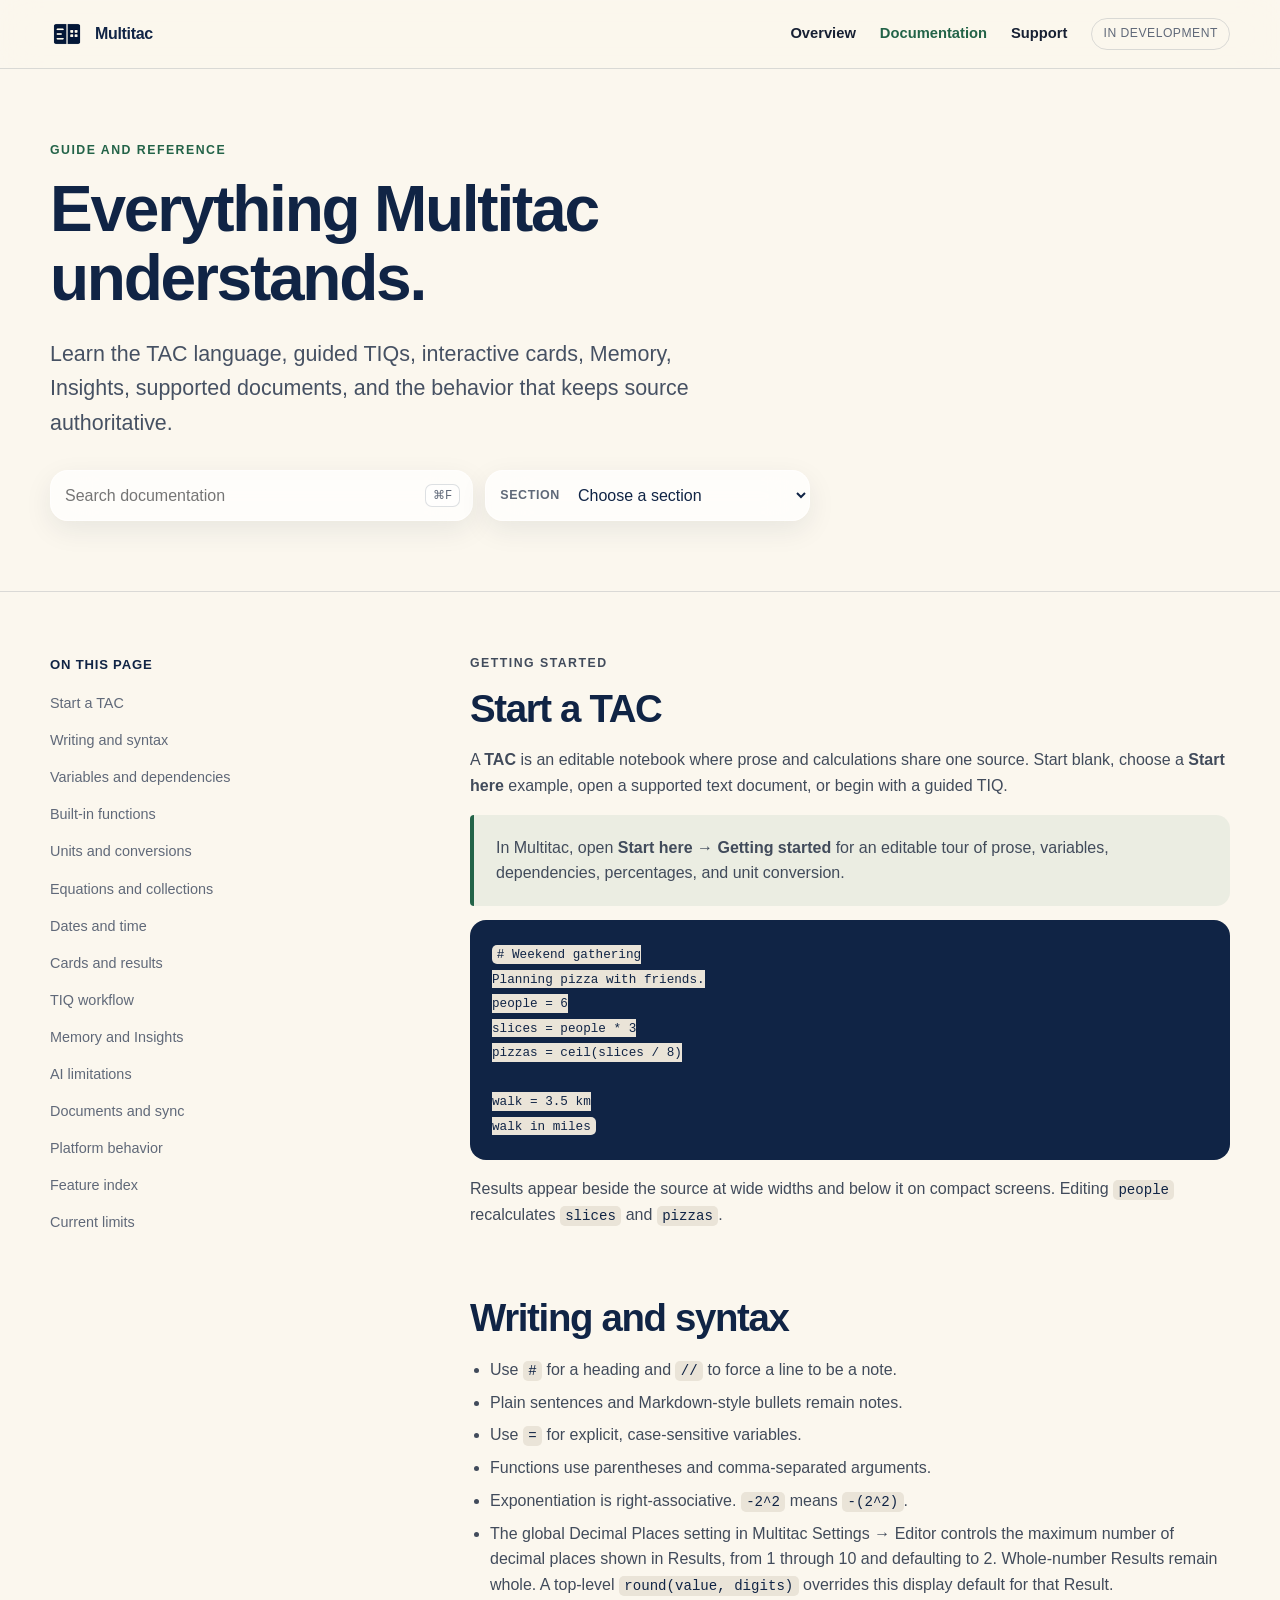
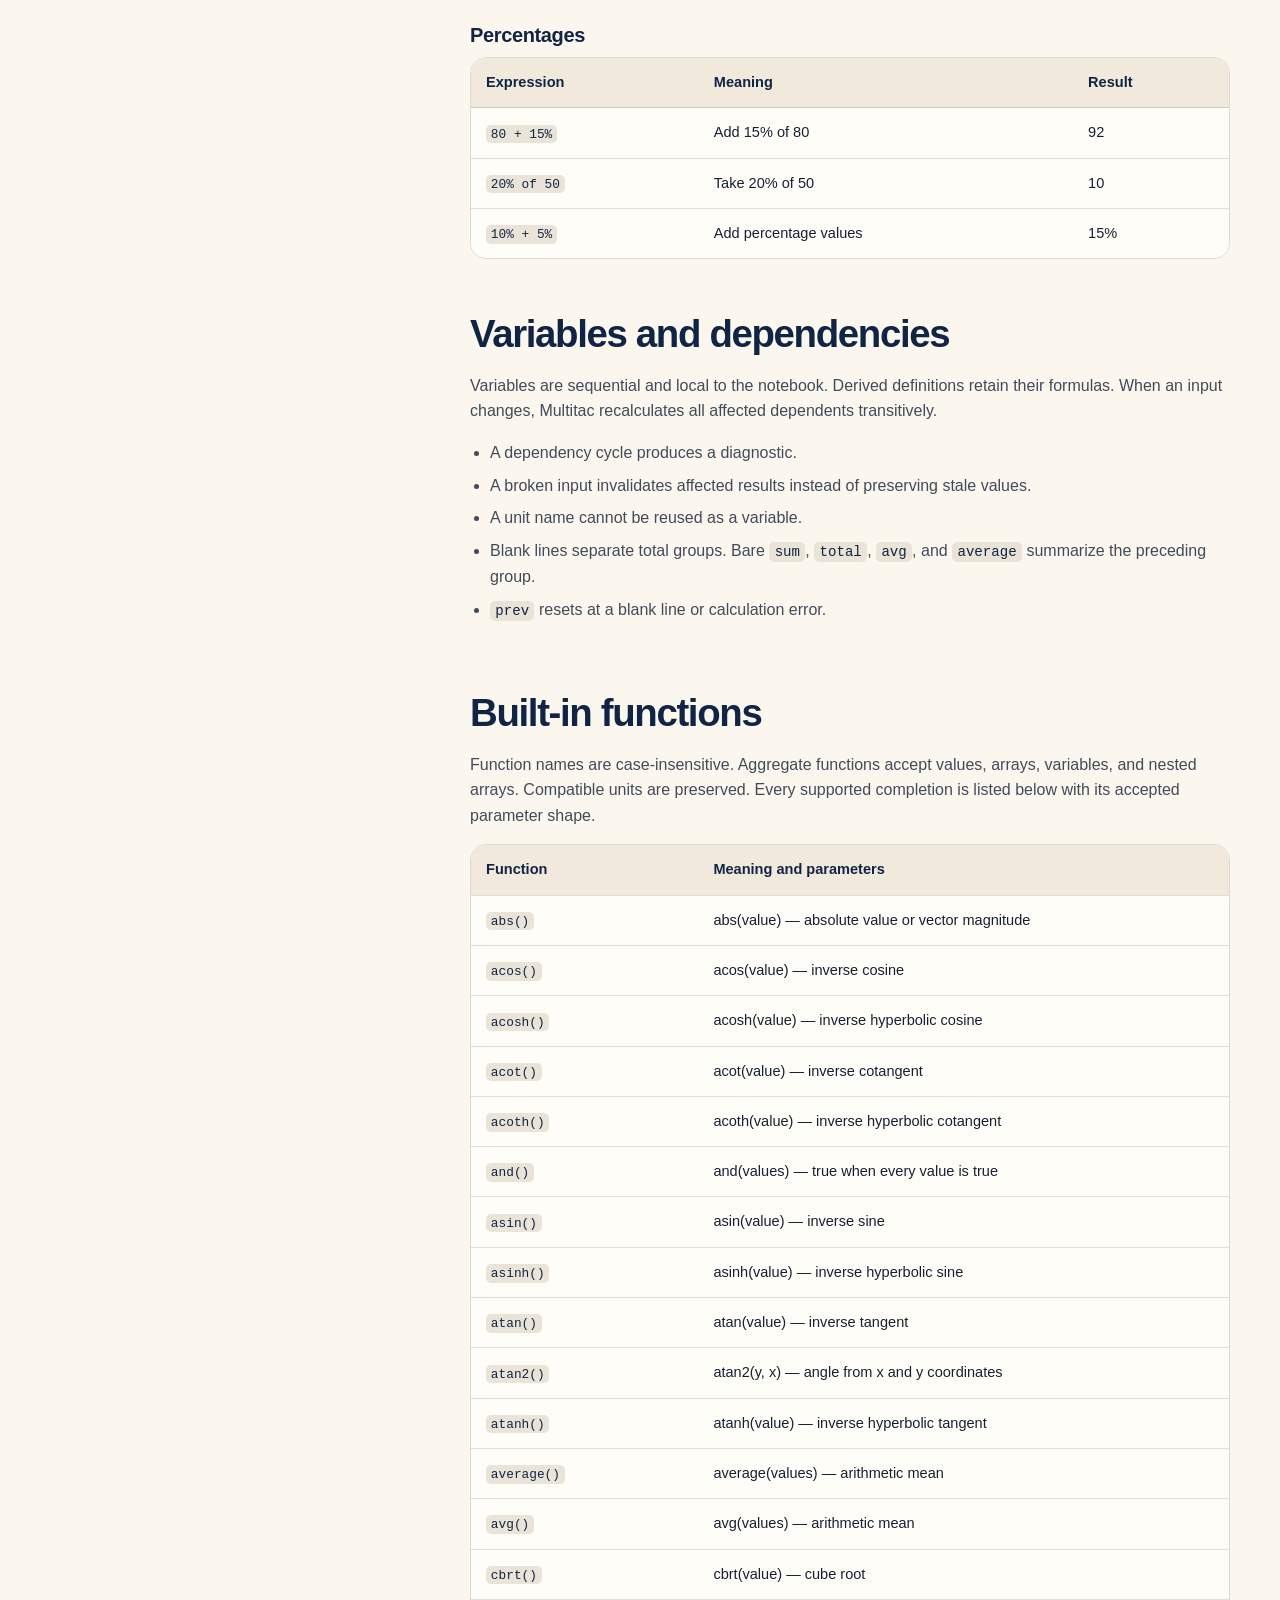
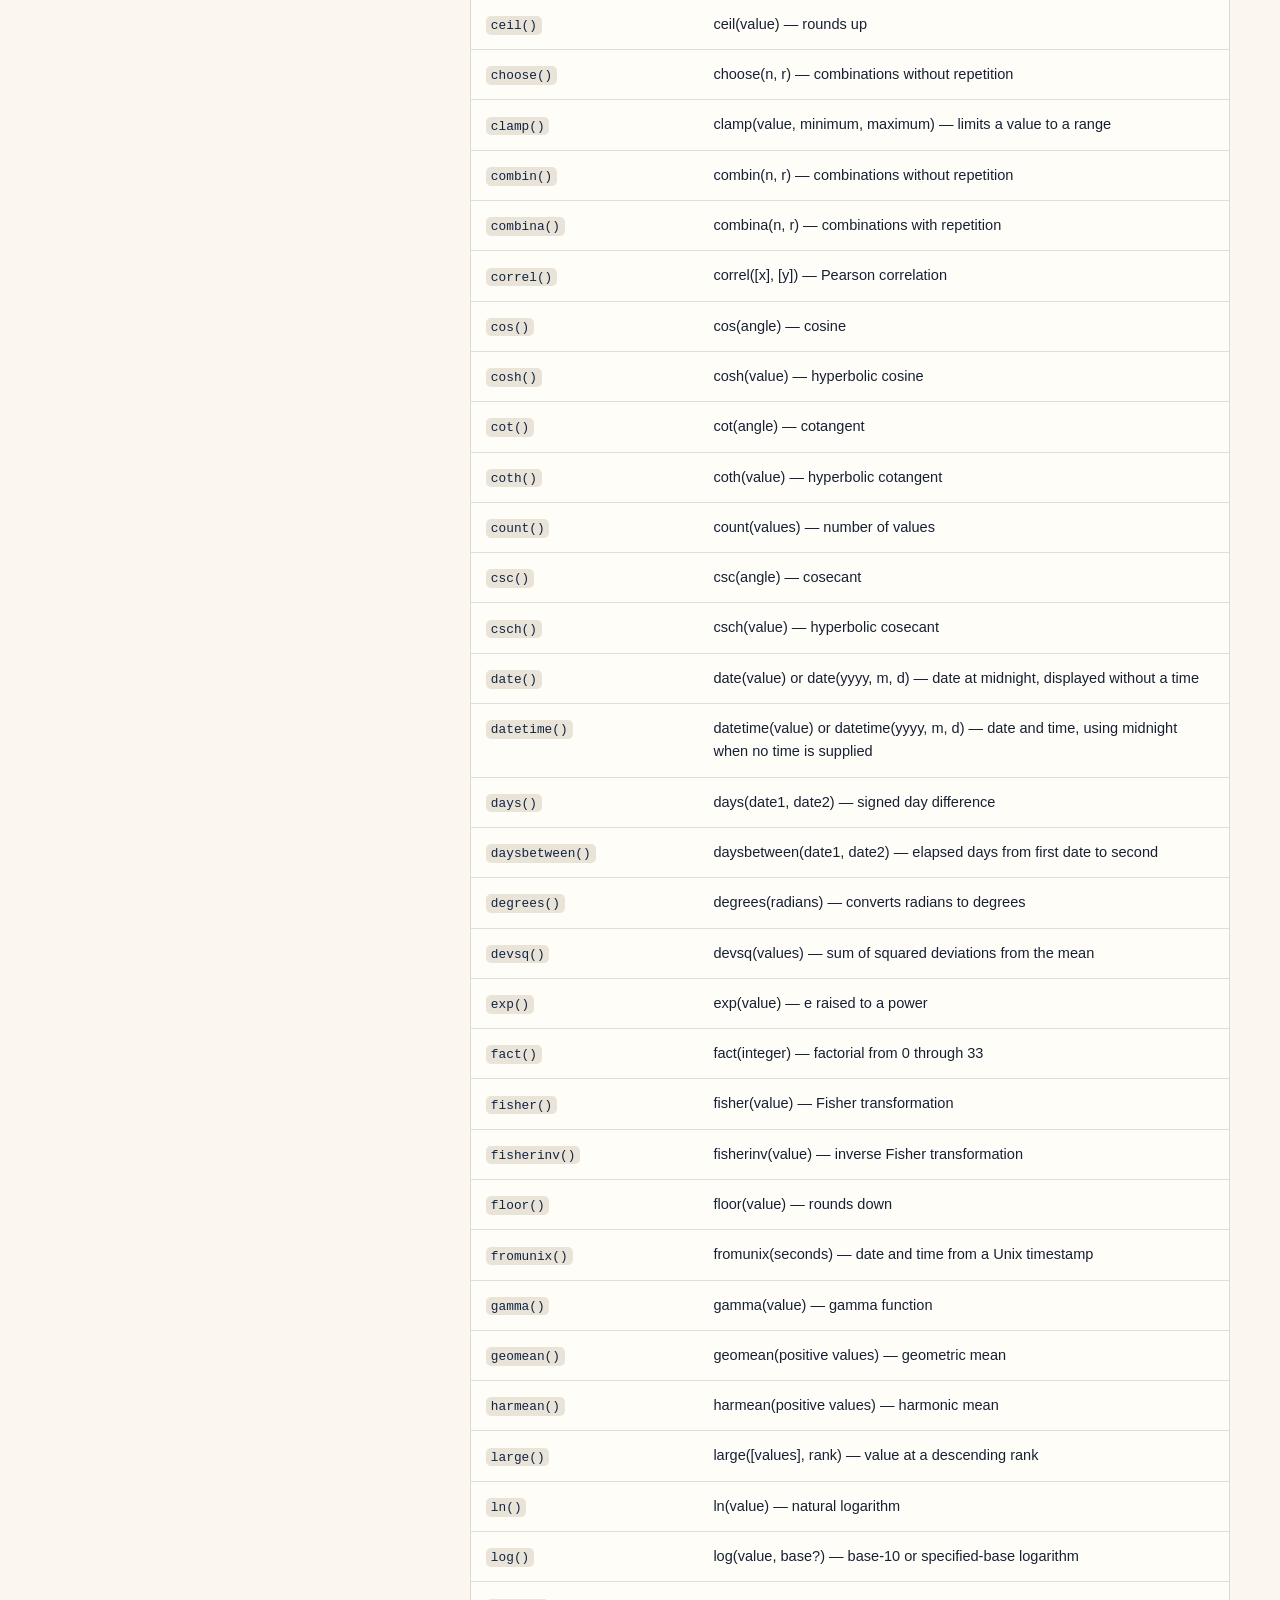
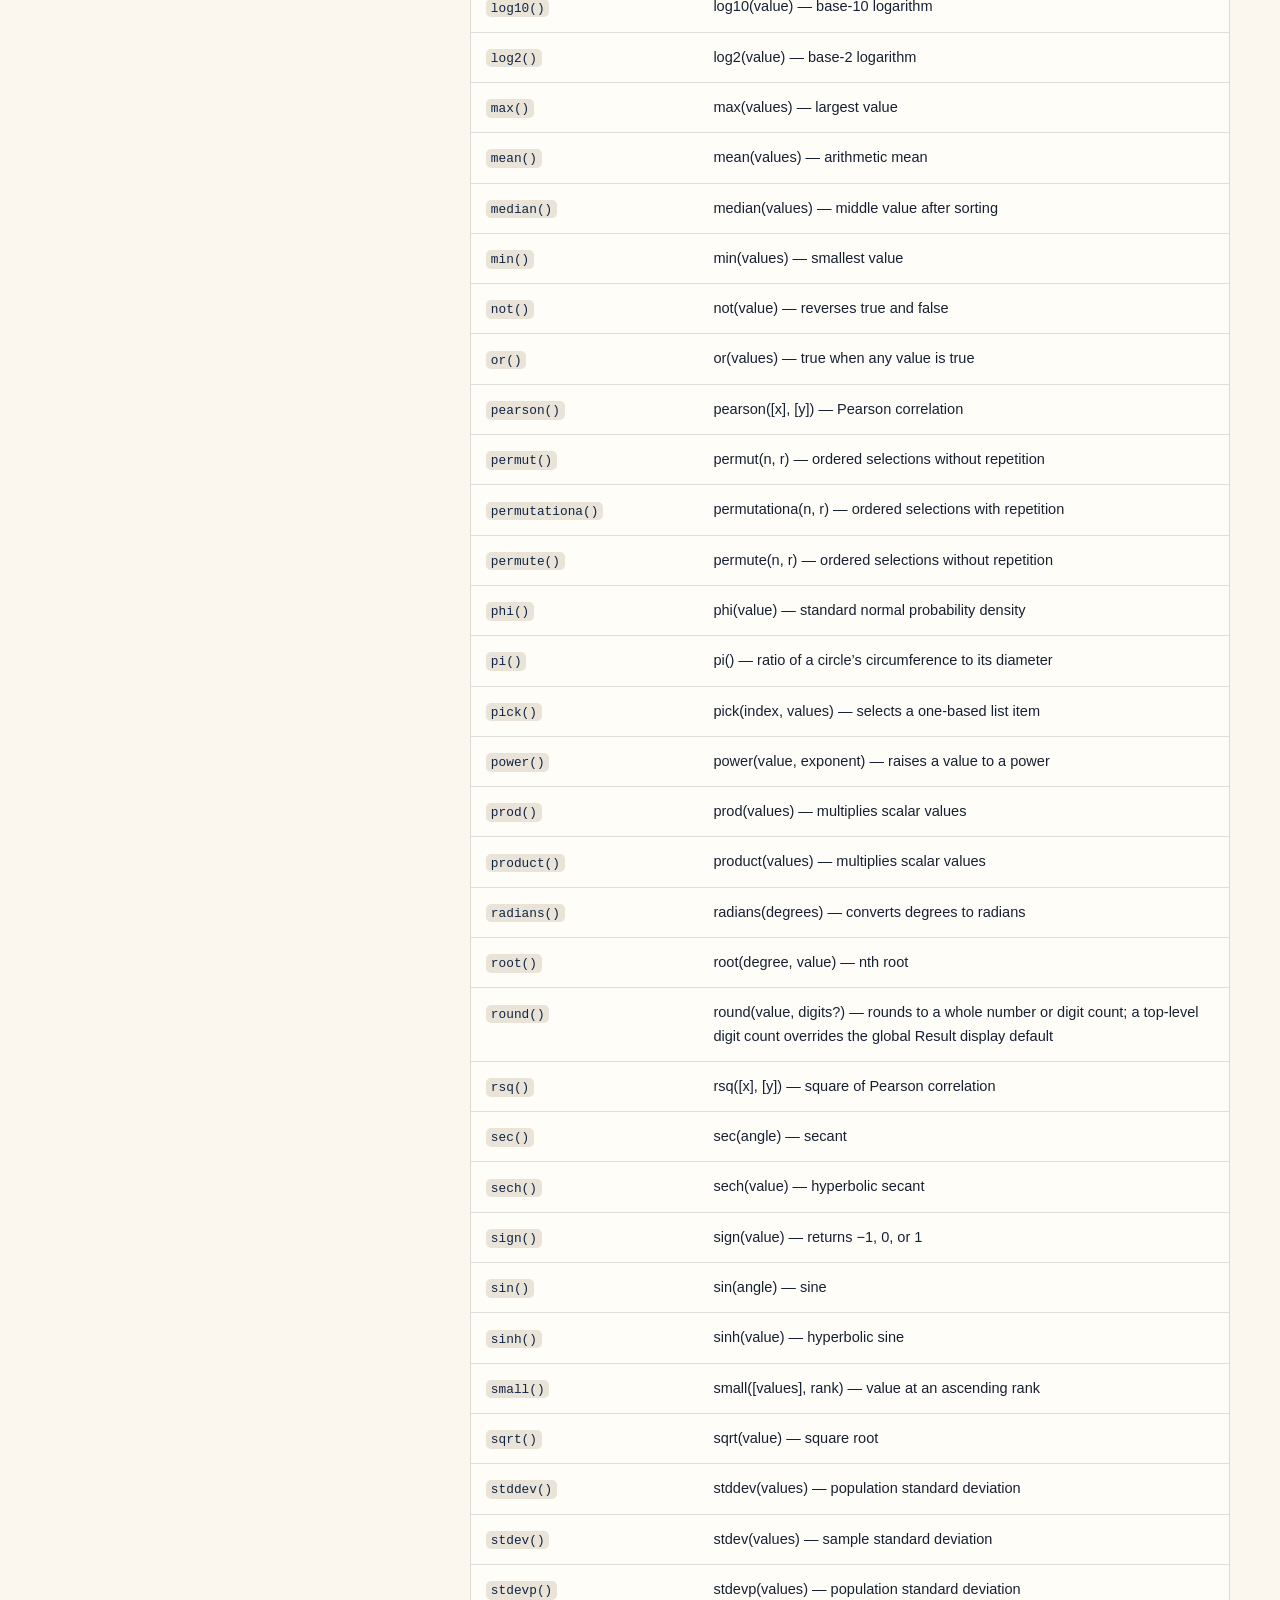
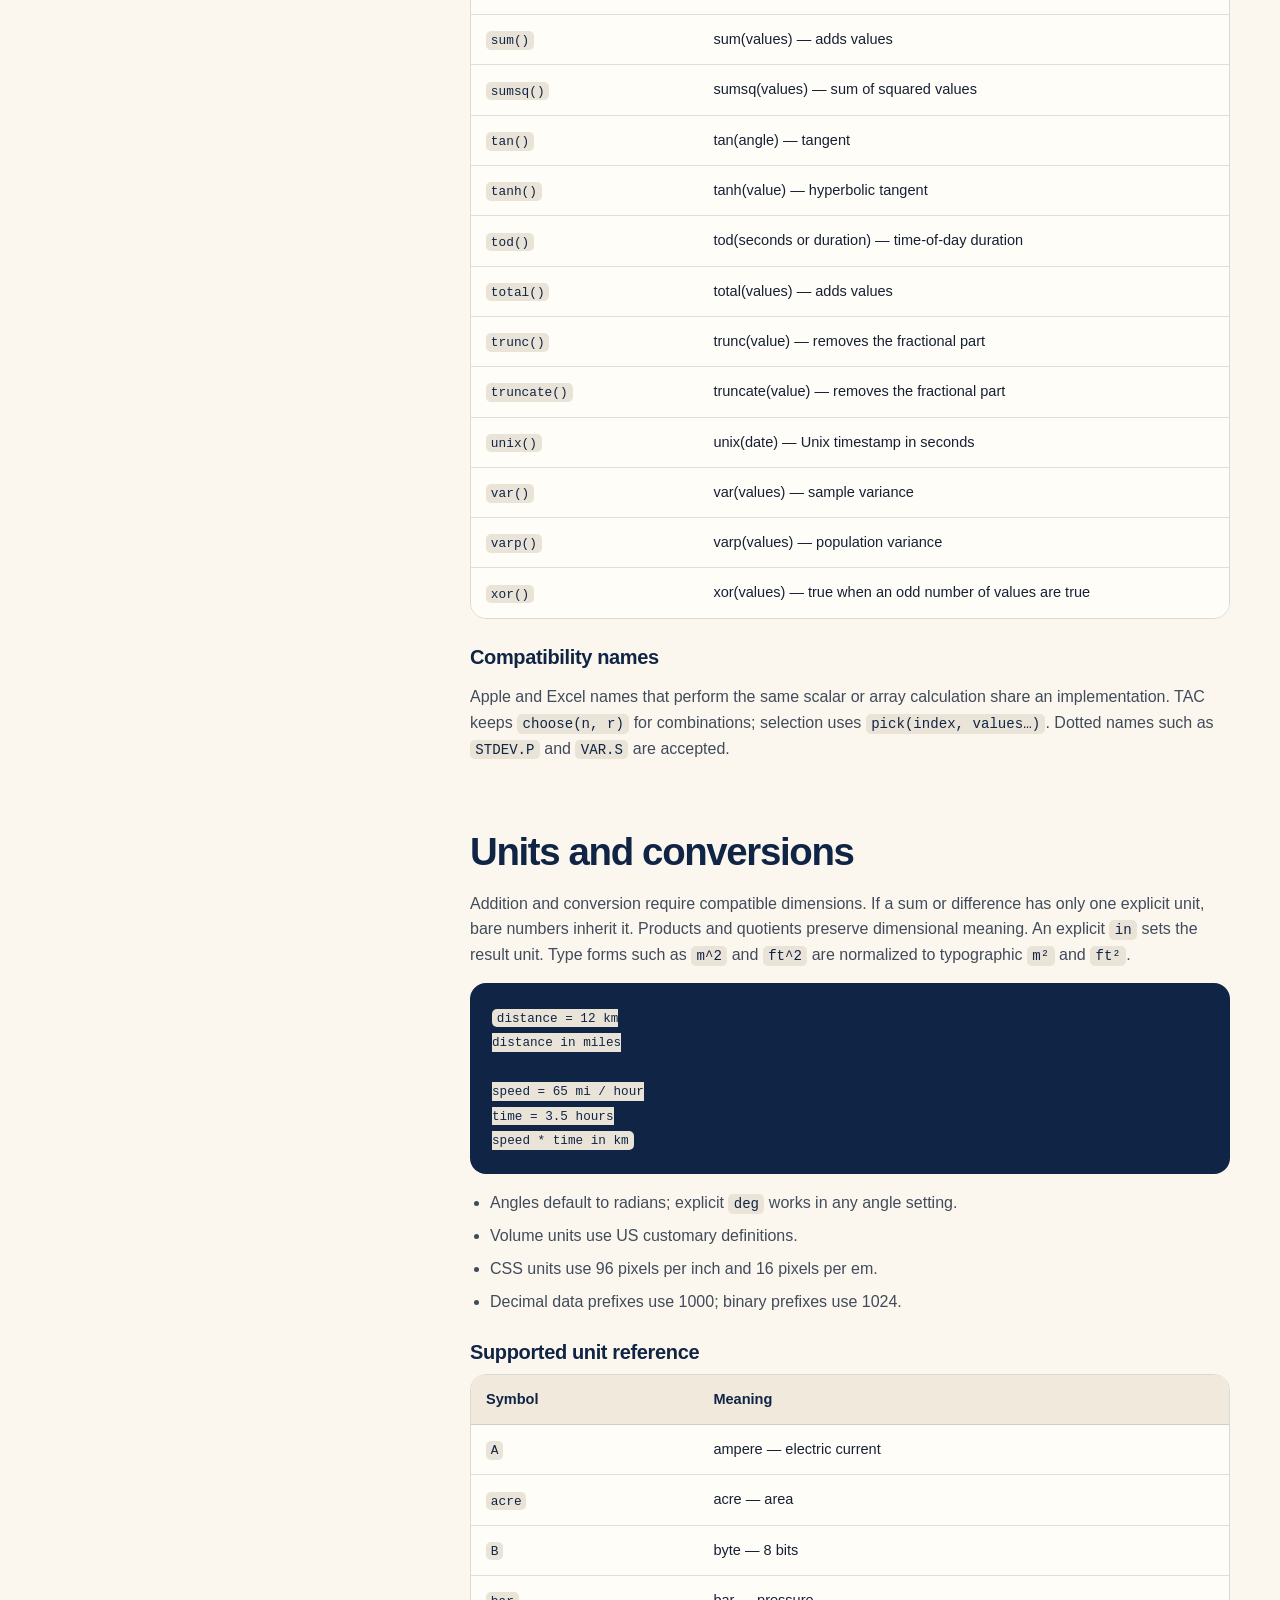
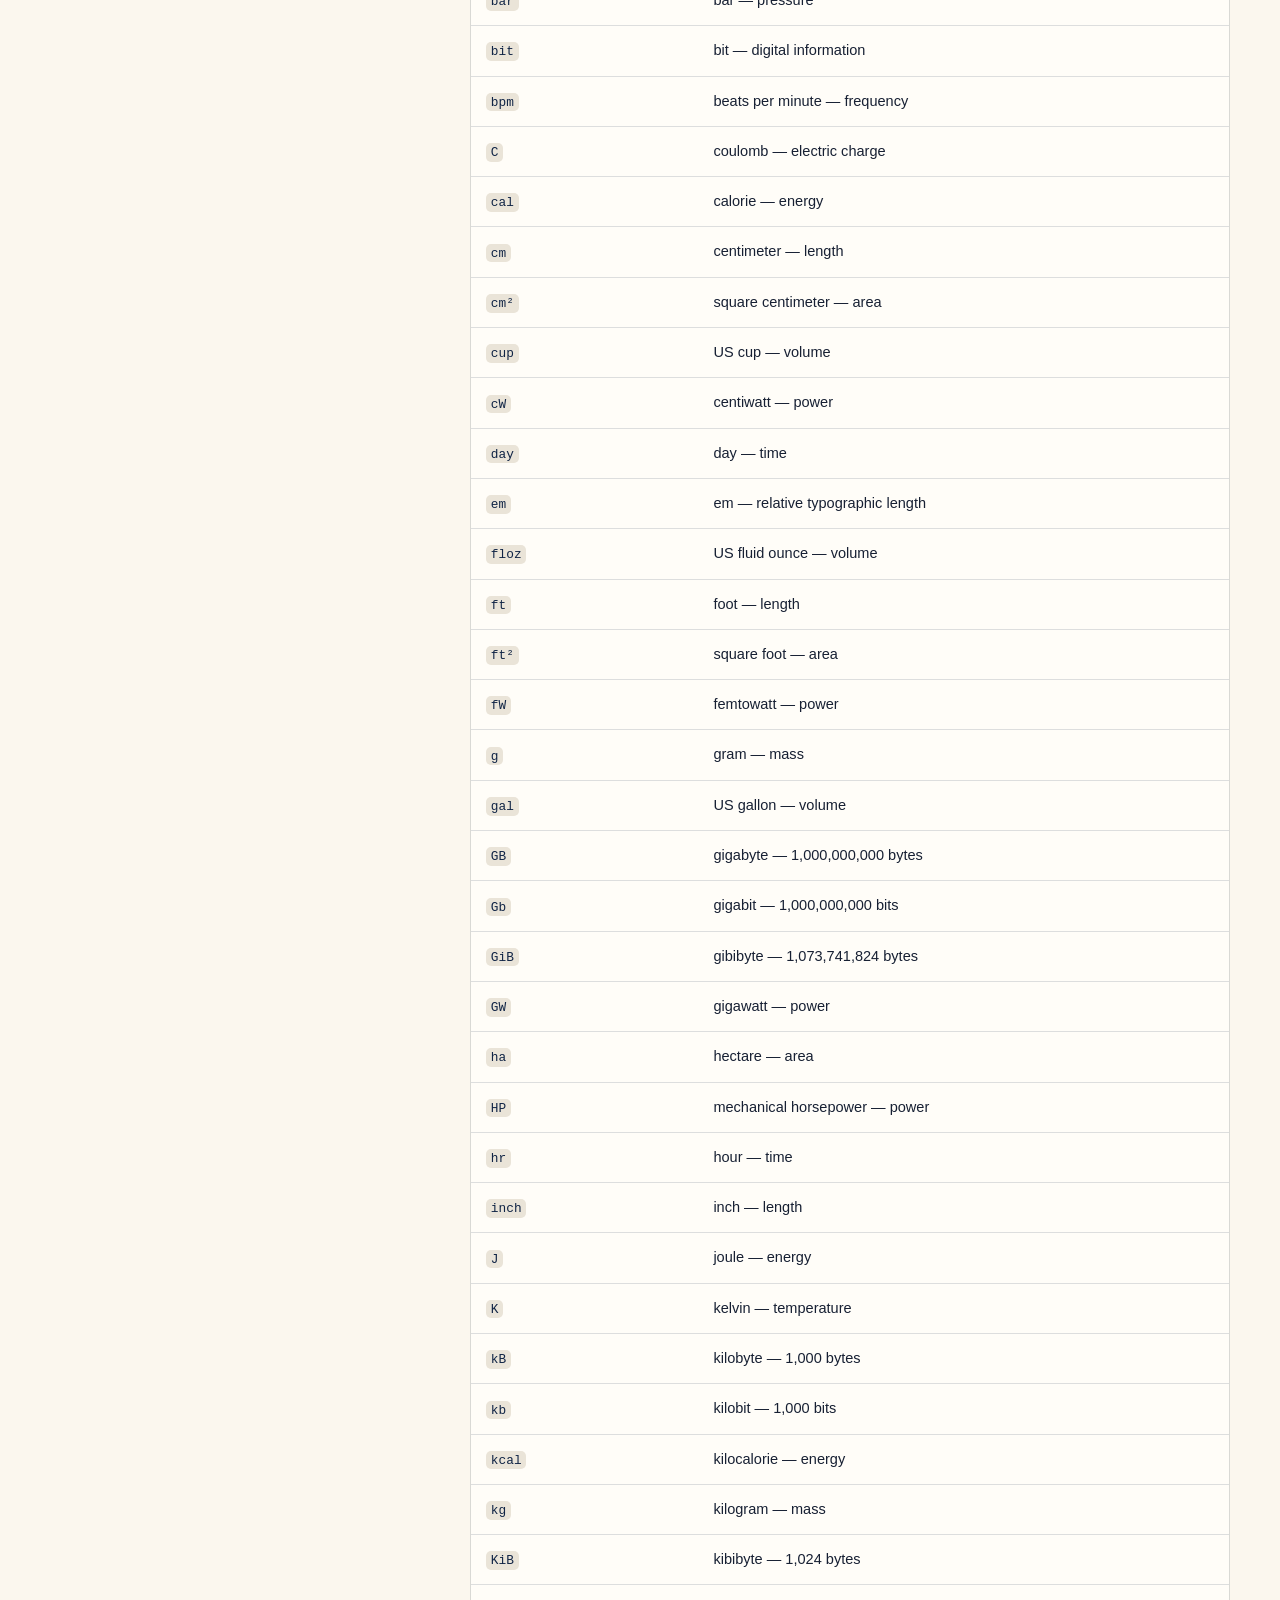
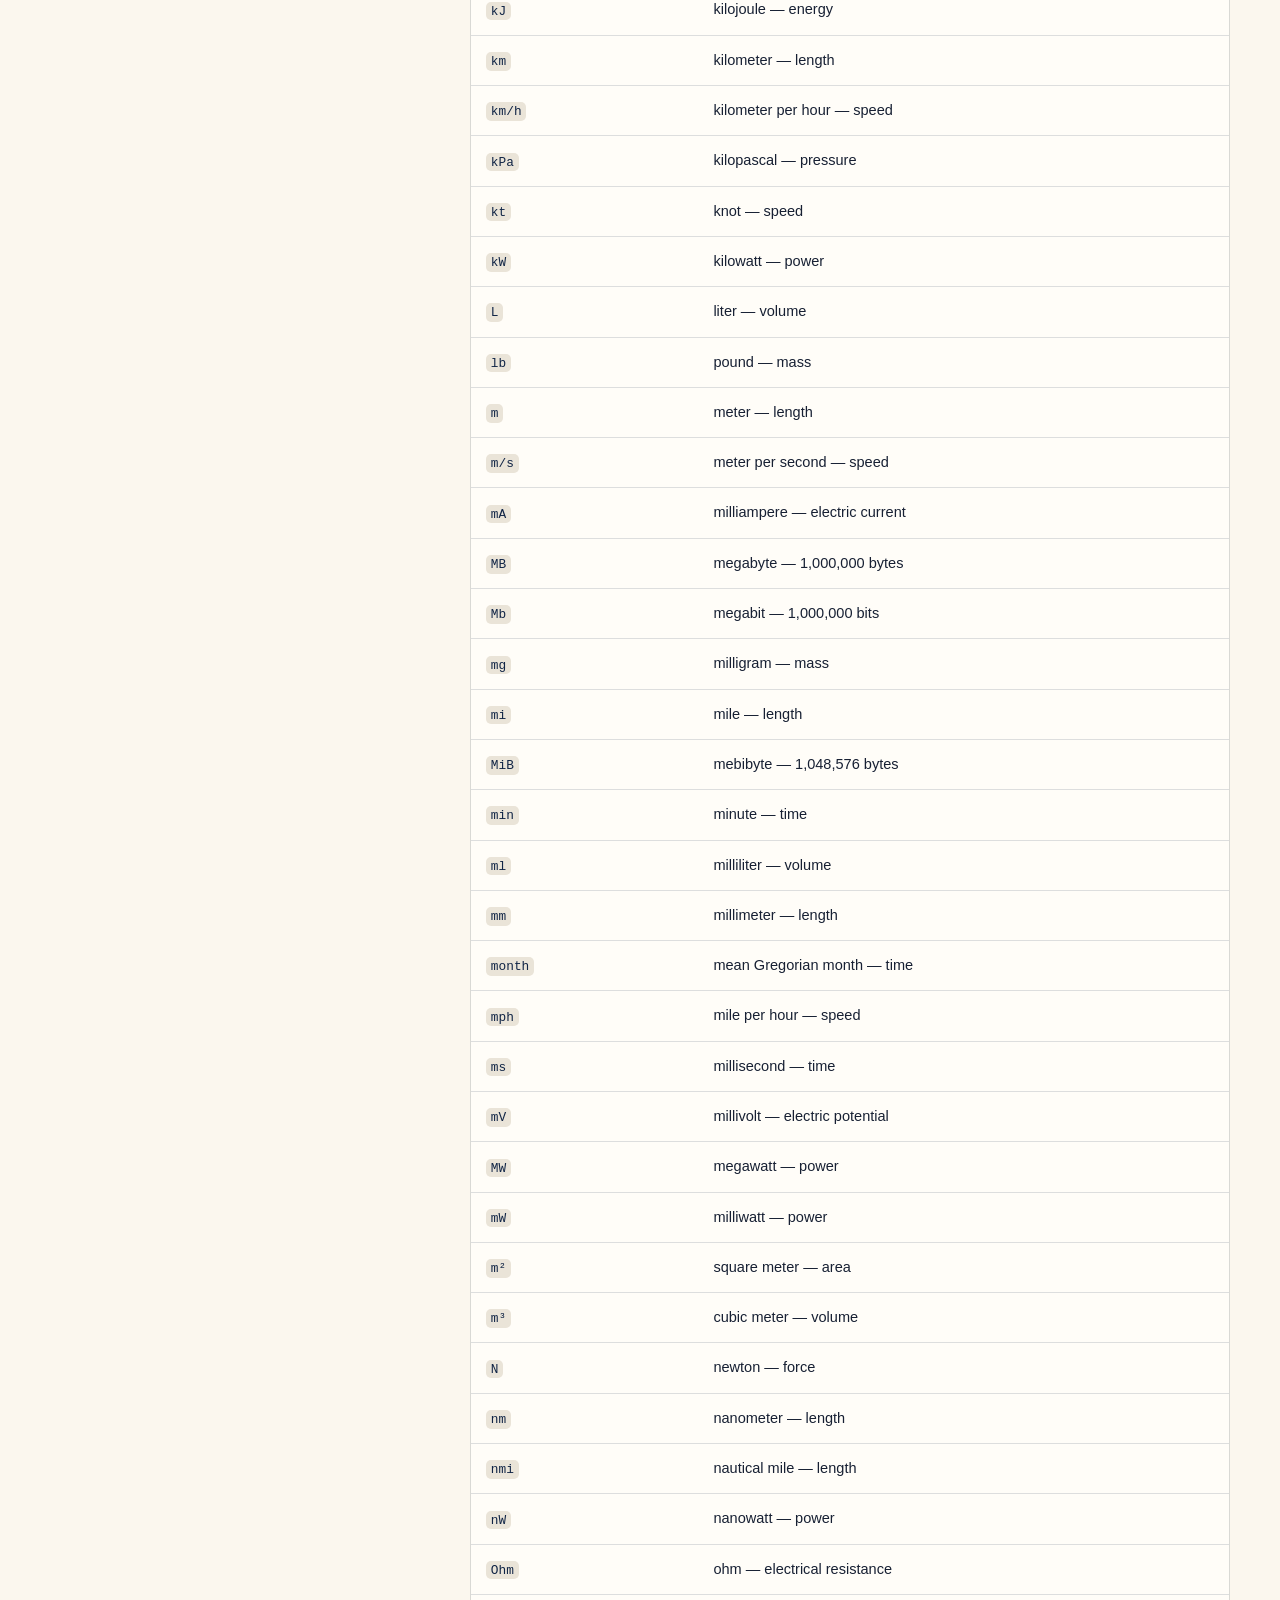
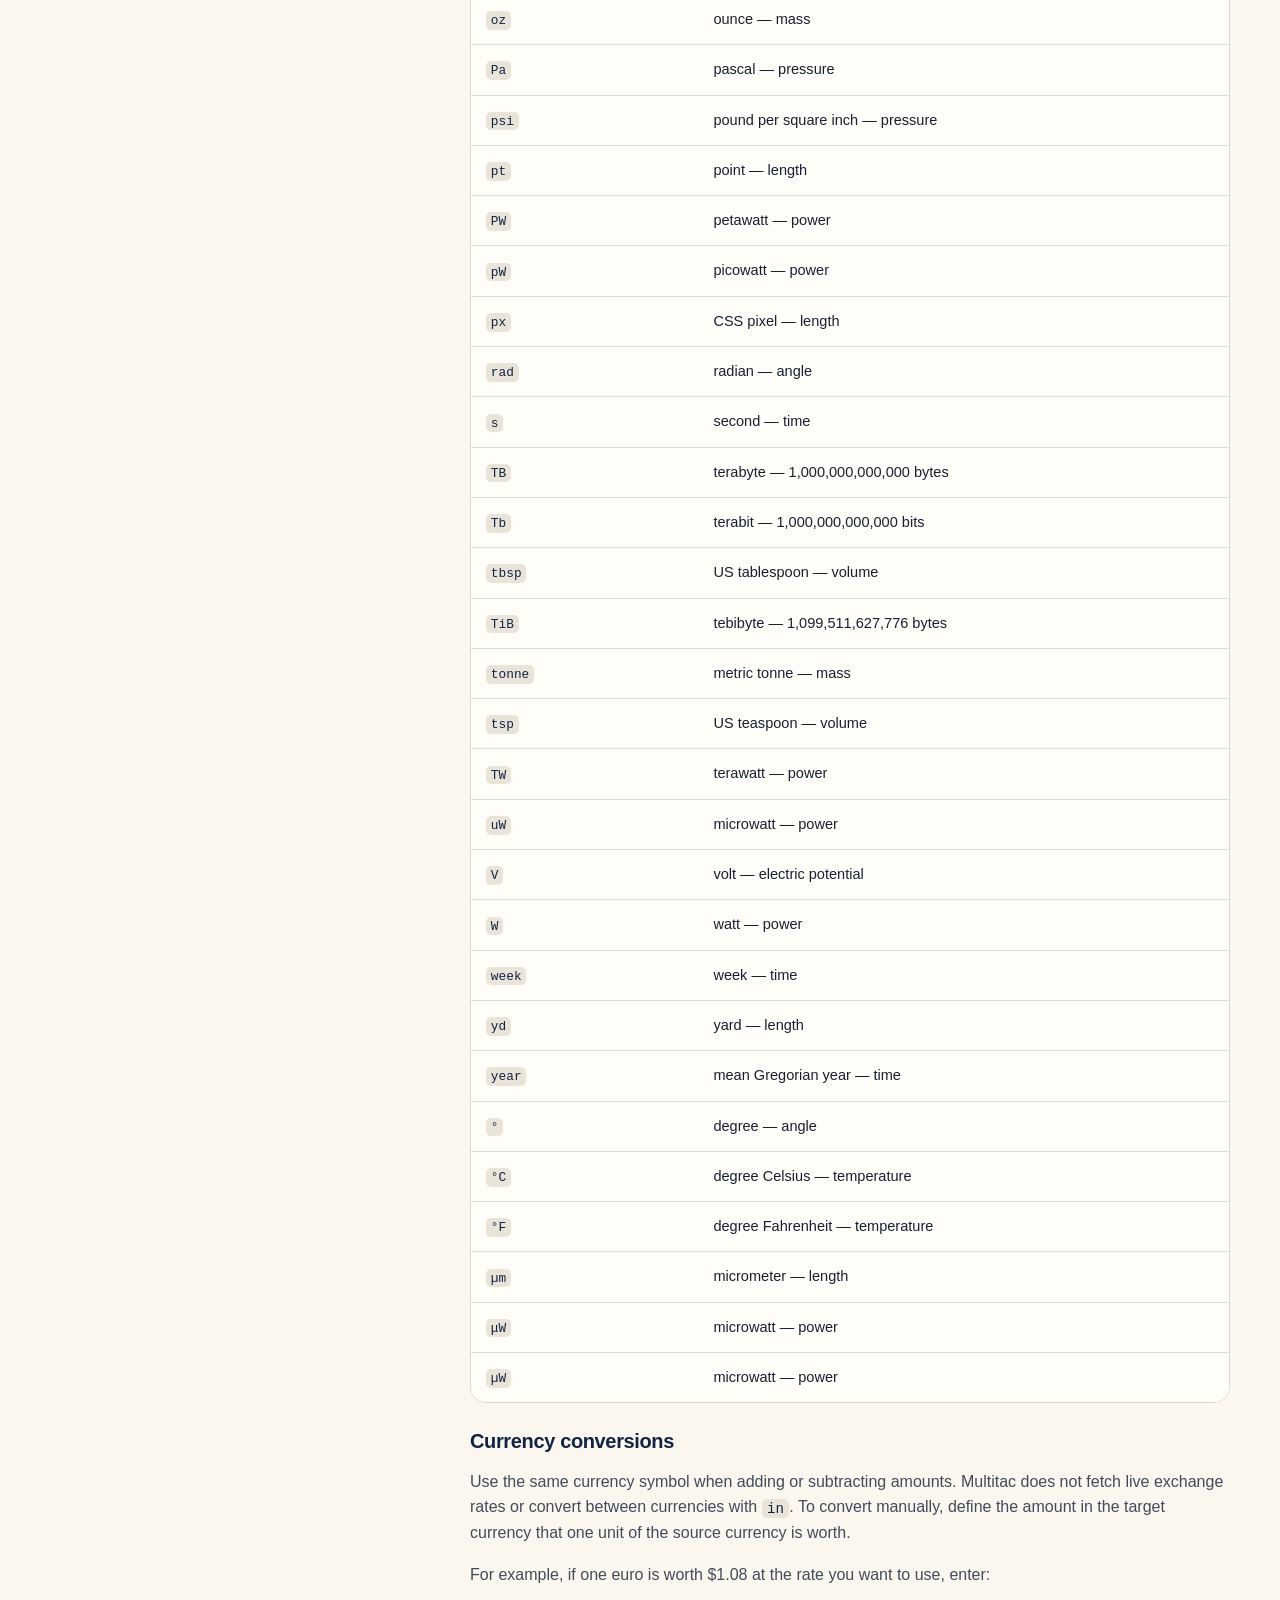
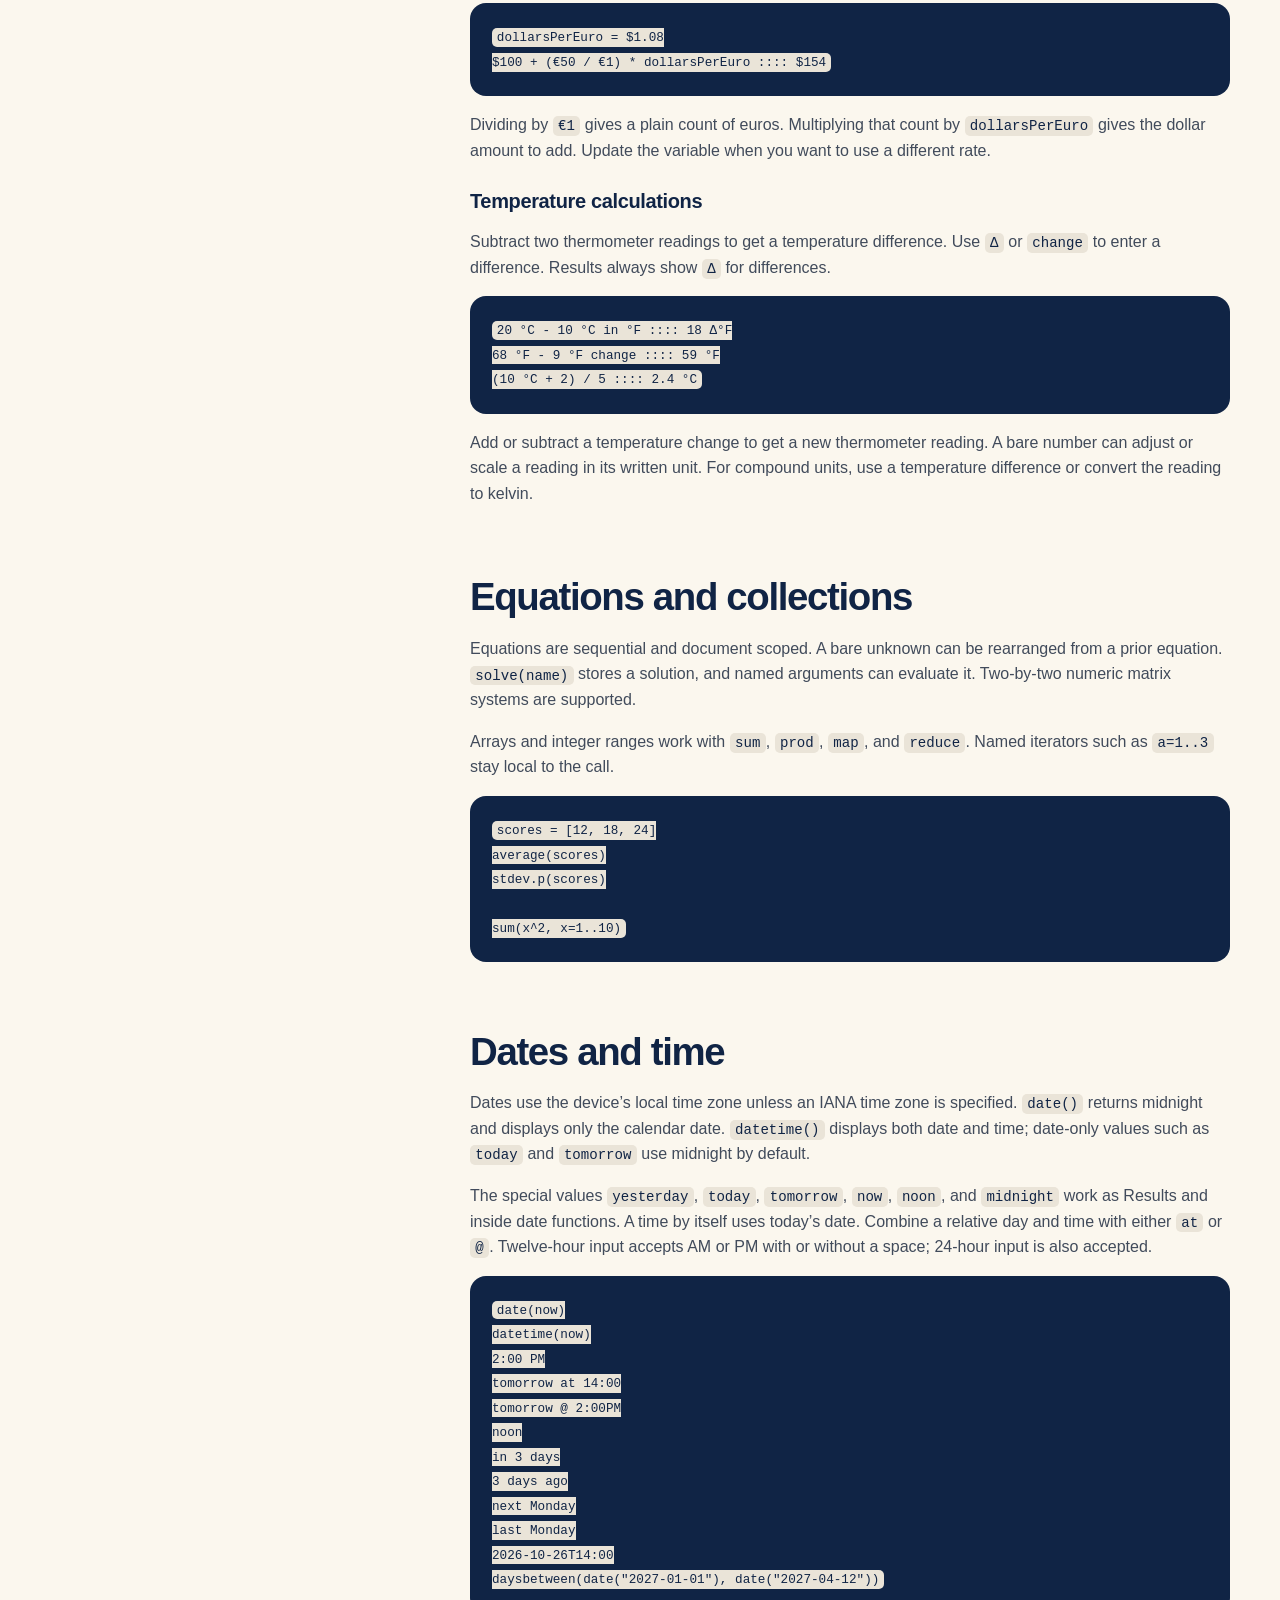
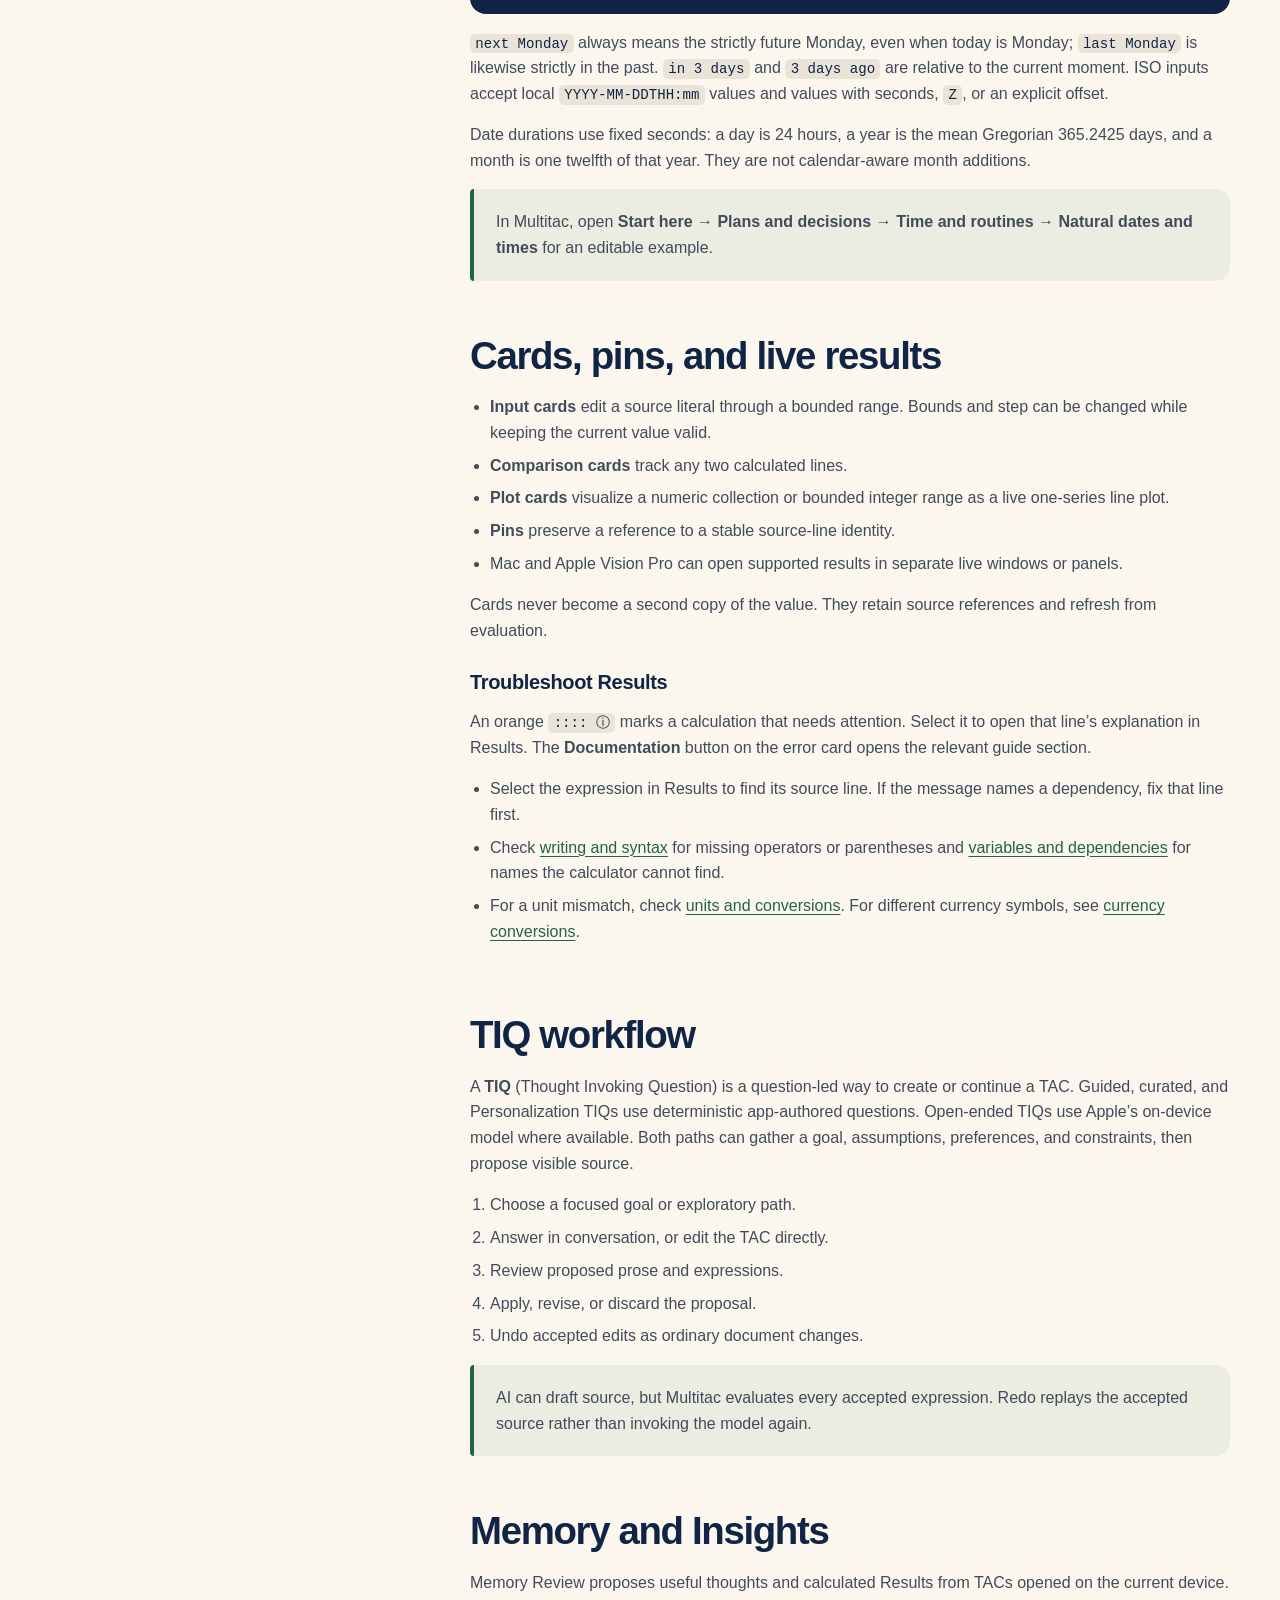
==== commit c784911c: "Document currency workarounds and Results troubleshooting" ====
--- a/docs/index.html
+++ b/docs/index.html
@@ -14,12 +14,24 @@
 <section id="syntax"><h2>Writing and syntax</h2><ul><li>Use <code>#</code> for a heading and <code>//</code> to force a line to be a note.</li><li>Plain sentences and Markdown-style bullets remain notes.</li><li>Use <code>=</code> for explicit, case-sensitive variables.</li><li>Functions use parentheses and comma-separated arguments.</li><li>Exponentiation is right-associative. <code>-2^2</code> means <code>-(2^2)</code>.</li><li>The global Decimal Places setting in Multitac Settings → Editor controls the maximum number of decimal places shown in Results, from 1 through 10 and defaulting to 2. Whole-number Results remain whole. A top-level <code>round(value, digits)</code> overrides this display default for that Result.</li></ul><h3>Percentages</h3><div class="table-wrap"><table><thead><tr><th>Expression</th><th>Meaning</th><th>Result</th></tr></thead><tbody><tr><td><code>80 + 15%</code></td><td>Add 15% of 80</td><td>92</td></tr><tr><td><code>20% of 50</code></td><td>Take 20% of 50</td><td>10</td></tr><tr><td><code>10% + 5%</code></td><td>Add percentage values</td><td>15%</td></tr></tbody></table></div></section>
 <section id="reactive"><h2>Variables and dependencies</h2><p>Variables are sequential and local to the notebook. Derived definitions retain their formulas. When an input changes, Multitac recalculates all affected dependents transitively.</p><ul><li>A dependency cycle produces a diagnostic.</li><li>A broken input invalidates affected results instead of preserving stale values.</li><li>A unit name cannot be reused as a variable.</li><li>Blank lines separate total groups. Bare <code>sum</code>, <code>total</code>, <code>avg</code>, and <code>average</code> summarize the preceding group.</li><li><code>prev</code> resets at a blank line or calculation error.</li></ul></section>
 <section id="functions"><h2>Built-in functions</h2><p>Function names are case-insensitive. Aggregate functions accept values, arrays, variables, and nested arrays. Compatible units are preserved. Every supported completion is listed below with its accepted parameter shape.</p><div class="table-wrap reference-table"><table><thead><tr><th>Function</th><th>Meaning and parameters</th></tr></thead><tbody><!-- GENERATED_FUNCTION_REFERENCE_START --><tr data-symbol="abs"><td><code>abs()</code></td><td>abs(value) — absolute value or vector magnitude</td></tr><tr data-symbol="acos"><td><code>acos()</code></td><td>acos(value) — inverse cosine</td></tr><tr data-symbol="acosh"><td><code>acosh()</code></td><td>acosh(value) — inverse hyperbolic cosine</td></tr><tr data-symbol="acot"><td><code>acot()</code></td><td>acot(value) — inverse cotangent</td></tr><tr data-symbol="acoth"><td><code>acoth()</code></td><td>acoth(value) — inverse hyperbolic cotangent</td></tr><tr data-symbol="and"><td><code>and()</code></td><td>and(values) — true when every value is true</td></tr><tr data-symbol="asin"><td><code>asin()</code></td><td>asin(value) — inverse sine</td></tr><tr data-symbol="asinh"><td><code>asinh()</code></td><td>asinh(value) — inverse hyperbolic sine</td></tr><tr data-symbol="atan"><td><code>atan()</code></td><td>atan(value) — inverse tangent</td></tr><tr data-symbol="atan2"><td><code>atan2()</code></td><td>atan2(y, x) — angle from x and y coordinates</td></tr><tr data-symbol="atanh"><td><code>atanh()</code></td><td>atanh(value) — inverse hyperbolic tangent</td></tr><tr data-symbol="average"><td><code>average()</code></td><td>average(values) — arithmetic mean</td></tr><tr data-symbol="avg"><td><code>avg()</code></td><td>avg(values) — arithmetic mean</td></tr><tr data-symbol="cbrt"><td><code>cbrt()</code></td><td>cbrt(value) — cube root</td></tr><tr data-symbol="ceil"><td><code>ceil()</code></td><td>ceil(value) — rounds up</td></tr><tr data-symbol="choose"><td><code>choose()</code></td><td>choose(n, r) — combinations without repetition</td></tr><tr data-symbol="clamp"><td><code>clamp()</code></td><td>clamp(value, minimum, maximum) — limits a value to a range</td></tr><tr data-symbol="combin"><td><code>combin()</code></td><td>combin(n, r) — combinations without repetition</td></tr><tr data-symbol="combina"><td><code>combina()</code></td><td>combina(n, r) — combinations with repetition</td></tr><tr data-symbol="correl"><td><code>correl()</code></td><td>correl([x], [y]) — Pearson correlation</td></tr><tr data-symbol="cos"><td><code>cos()</code></td><td>cos(angle) — cosine</td></tr><tr data-symbol="cosh"><td><code>cosh()</code></td><td>cosh(value) — hyperbolic cosine</td></tr><tr data-symbol="cot"><td><code>cot()</code></td><td>cot(angle) — cotangent</td></tr><tr data-symbol="coth"><td><code>coth()</code></td><td>coth(value) — hyperbolic cotangent</td></tr><tr data-symbol="count"><td><code>count()</code></td><td>count(values) — number of values</td></tr><tr data-symbol="csc"><td><code>csc()</code></td><td>csc(angle) — cosecant</td></tr><tr data-symbol="csch"><td><code>csch()</code></td><td>csch(value) — hyperbolic cosecant</td></tr><tr data-symbol="date"><td><code>date()</code></td><td>date(value) or date(yyyy, m, d) — date at midnight, displayed without a time</td></tr><tr data-symbol="datetime"><td><code>datetime()</code></td><td>datetime(value) or datetime(yyyy, m, d) — date and time, using midnight when no time is supplied</td></tr><tr data-symbol="days"><td><code>days()</code></td><td>days(date1, date2) — signed day difference</td></tr><tr data-symbol="daysbetween"><td><code>daysbetween()</code></td><td>daysbetween(date1, date2) — elapsed days from first date to second</td></tr><tr data-symbol="degrees"><td><code>degrees()</code></td><td>degrees(radians) — converts radians to degrees</td></tr><tr data-symbol="devsq"><td><code>devsq()</code></td><td>devsq(values) — sum of squared deviations from the mean</td></tr><tr data-symbol="exp"><td><code>exp()</code></td><td>exp(value) — e raised to a power</td></tr><tr data-symbol="fact"><td><code>fact()</code></td><td>fact(integer) — factorial from 0 through 33</td></tr><tr data-symbol="fisher"><td><code>fisher()</code></td><td>fisher(value) — Fisher transformation</td></tr><tr data-symbol="fisherinv"><td><code>fisherinv()</code></td><td>fisherinv(value) — inverse Fisher transformation</td></tr><tr data-symbol="floor"><td><code>floor()</code></td><td>floor(value) — rounds down</td></tr><tr data-symbol="fromunix"><td><code>fromunix()</code></td><td>fromunix(seconds) — date and time from a Unix timestamp</td></tr><tr data-symbol="gamma"><td><code>gamma()</code></td><td>gamma(value) — gamma function</td></tr><tr data-symbol="geomean"><td><code>geomean()</code></td><td>geomean(positive values) — geometric mean</td></tr><tr data-symbol="harmean"><td><code>harmean()</code></td><td>harmean(positive values) — harmonic mean</td></tr><tr data-symbol="large"><td><code>large()</code></td><td>large([values], rank) — value at a descending rank</td></tr><tr data-symbol="ln"><td><code>ln()</code></td><td>ln(value) — natural logarithm</td></tr><tr data-symbol="log"><td><code>log()</code></td><td>log(value, base?) — base-10 or specified-base logarithm</td></tr><tr data-symbol="log10"><td><code>log10()</code></td><td>log10(value) — base-10 logarithm</td></tr><tr data-symbol="log2"><td><code>log2()</code></td><td>log2(value) — base-2 logarithm</td></tr><tr data-symbol="max"><td><code>max()</code></td><td>max(values) — largest value</td></tr><tr data-symbol="mean"><td><code>mean()</code></td><td>mean(values) — arithmetic mean</td></tr><tr data-symbol="median"><td><code>median()</code></td><td>median(values) — middle value after sorting</td></tr><tr data-symbol="min"><td><code>min()</code></td><td>min(values) — smallest value</td></tr><tr data-symbol="not"><td><code>not()</code></td><td>not(value) — reverses true and false</td></tr><tr data-symbol="or"><td><code>or()</code></td><td>or(values) — true when any value is true</td></tr><tr data-symbol="pearson"><td><code>pearson()</code></td><td>pearson([x], [y]) — Pearson correlation</td></tr><tr data-symbol="permut"><td><code>permut()</code></td><td>permut(n, r) — ordered selections without repetition</td></tr><tr data-symbol="permutationa"><td><code>permutationa()</code></td><td>permutationa(n, r) — ordered selections with repetition</td></tr><tr data-symbol="permute"><td><code>permute()</code></td><td>permute(n, r) — ordered selections without repetition</td></tr><tr data-symbol="phi"><td><code>phi()</code></td><td>phi(value) — standard normal probability density</td></tr><tr data-symbol="pi"><td><code>pi()</code></td><td>pi() — ratio of a circle’s circumference to its diameter</td></tr><tr data-symbol="pick"><td><code>pick()</code></td><td>pick(index, values) — selects a one-based list item</td></tr><tr data-symbol="power"><td><code>power()</code></td><td>power(value, exponent) — raises a value to a power</td></tr><tr data-symbol="prod"><td><code>prod()</code></td><td>prod(values) — multiplies scalar values</td></tr><tr data-symbol="product"><td><code>product()</code></td><td>product(values) — multiplies scalar values</td></tr><tr data-symbol="radians"><td><code>radians()</code></td><td>radians(degrees) — converts degrees to radians</td></tr><tr data-symbol="root"><td><code>root()</code></td><td>root(degree, value) — nth root</td></tr><tr data-symbol="round"><td><code>round()</code></td><td>round(value, digits?) — rounds to a whole number or digit count; a top-level digit count overrides the global Result display default</td></tr><tr data-symbol="rsq"><td><code>rsq()</code></td><td>rsq([x], [y]) — square of Pearson correlation</td></tr><tr data-symbol="sec"><td><code>sec()</code></td><td>sec(angle) — secant</td></tr><tr data-symbol="sech"><td><code>sech()</code></td><td>sech(value) — hyperbolic secant</td></tr><tr data-symbol="sign"><td><code>sign()</code></td><td>sign(value) — returns −1, 0, or 1</td></tr><tr data-symbol="sin"><td><code>sin()</code></td><td>sin(angle) — sine</td></tr><tr data-symbol="sinh"><td><code>sinh()</code></td><td>sinh(value) — hyperbolic sine</td></tr><tr data-symbol="small"><td><code>small()</code></td><td>small([values], rank) — value at an ascending rank</td></tr><tr data-symbol="sqrt"><td><code>sqrt()</code></td><td>sqrt(value) — square root</td></tr><tr data-symbol="stddev"><td><code>stddev()</code></td><td>stddev(values) — population standard deviation</td></tr><tr data-symbol="stdev"><td><code>stdev()</code></td><td>stdev(values) — sample standard deviation</td></tr><tr data-symbol="stdevp"><td><code>stdevp()</code></td><td>stdevp(values) — population standard deviation</td></tr><tr data-symbol="sum"><td><code>sum()</code></td><td>sum(values) — adds values</td></tr><tr data-symbol="sumsq"><td><code>sumsq()</code></td><td>sumsq(values) — sum of squared values</td></tr><tr data-symbol="tan"><td><code>tan()</code></td><td>tan(angle) — tangent</td></tr><tr data-symbol="tanh"><td><code>tanh()</code></td><td>tanh(value) — hyperbolic tangent</td></tr><tr data-symbol="tod"><td><code>tod()</code></td><td>tod(seconds or duration) — time-of-day duration</td></tr><tr data-symbol="total"><td><code>total()</code></td><td>total(values) — adds values</td></tr><tr data-symbol="trunc"><td><code>trunc()</code></td><td>trunc(value) — removes the fractional part</td></tr><tr data-symbol="truncate"><td><code>truncate()</code></td><td>truncate(value) — removes the fractional part</td></tr><tr data-symbol="unix"><td><code>unix()</code></td><td>unix(date) — Unix timestamp in seconds</td></tr><tr data-symbol="var"><td><code>var()</code></td><td>var(values) — sample variance</td></tr><tr data-symbol="varp"><td><code>varp()</code></td><td>varp(values) — population variance</td></tr><tr data-symbol="xor"><td><code>xor()</code></td><td>xor(values) — true when an odd number of values are true</td></tr><!-- GENERATED_FUNCTION_REFERENCE_END --></tbody></table></div><h3>Compatibility names</h3><p>Apple and Excel names that perform the same scalar or array calculation share an implementation. TAC keeps <code>choose(n, r)</code> for combinations; selection uses <code>pick(index, values…)</code>. Dotted names such as <code>STDEV.P</code> and <code>VAR.S</code> are accepted.</p></section>
-<section id="units"><h2>Units and conversions</h2><p>Addition and conversion require compatible dimensions. Products and quotients preserve dimensional meaning. Offset temperatures cannot be multiplied as ordinary quantities. Type forms such as <code>m^2</code> and <code>ft^2</code> are normalized to typographic <code>m²</code> and <code>ft²</code>.</p><pre><code>distance = 12 km
+<section id="units"><h2>Units and conversions</h2><p>Addition and conversion require compatible dimensions. If a sum or difference has only one explicit unit, bare numbers inherit it. Products and quotients preserve dimensional meaning. An explicit <code>in</code> sets the result unit. Type forms such as <code>m^2</code> and <code>ft^2</code> are normalized to typographic <code>m²</code> and <code>ft²</code>.</p><pre><code>distance = 12 km
 distance in miles
 
 speed = 65 mi / hour
 time = 3.5 hours
-speed * time in km</code></pre><ul><li>Angles default to radians; explicit <code>deg</code> works in any angle setting.</li><li>Volume units use US customary definitions.</li><li>CSS units use 96 pixels per inch and 16 pixels per em.</li><li>Decimal data prefixes use 1000; binary prefixes use 1024.</li></ul><h3>Supported unit reference</h3><div class="table-wrap reference-table"><table><thead><tr><th>Symbol</th><th>Meaning</th></tr></thead><tbody><!-- GENERATED_UNIT_REFERENCE_START --><tr data-symbol="A"><td><code>A</code></td><td>ampere — electric current</td></tr><tr data-symbol="acre"><td><code>acre</code></td><td>acre — area</td></tr><tr data-symbol="B"><td><code>B</code></td><td>byte — 8 bits</td></tr><tr data-symbol="bar"><td><code>bar</code></td><td>bar — pressure</td></tr><tr data-symbol="bit"><td><code>bit</code></td><td>bit — digital information</td></tr><tr data-symbol="bpm"><td><code>bpm</code></td><td>beats per minute — frequency</td></tr><tr data-symbol="C"><td><code>C</code></td><td>coulomb — electric charge</td></tr><tr data-symbol="cal"><td><code>cal</code></td><td>calorie — energy</td></tr><tr data-symbol="cm"><td><code>cm</code></td><td>centimeter — length</td></tr><tr data-symbol="cm²"><td><code>cm²</code></td><td>square centimeter — area</td></tr><tr data-symbol="cup"><td><code>cup</code></td><td>US cup — volume</td></tr><tr data-symbol="cW"><td><code>cW</code></td><td>centiwatt — power</td></tr><tr data-symbol="day"><td><code>day</code></td><td>day — time</td></tr><tr data-symbol="em"><td><code>em</code></td><td>em — relative typographic length</td></tr><tr data-symbol="floz"><td><code>floz</code></td><td>US fluid ounce — volume</td></tr><tr data-symbol="ft"><td><code>ft</code></td><td>foot — length</td></tr><tr data-symbol="ft²"><td><code>ft²</code></td><td>square foot — area</td></tr><tr data-symbol="fW"><td><code>fW</code></td><td>femtowatt — power</td></tr><tr data-symbol="g"><td><code>g</code></td><td>gram — mass</td></tr><tr data-symbol="gal"><td><code>gal</code></td><td>US gallon — volume</td></tr><tr data-symbol="GB"><td><code>GB</code></td><td>gigabyte — 1,000,000,000 bytes</td></tr><tr data-symbol="Gb"><td><code>Gb</code></td><td>gigabit — 1,000,000,000 bits</td></tr><tr data-symbol="GiB"><td><code>GiB</code></td><td>gibibyte — 1,073,741,824 bytes</td></tr><tr data-symbol="GW"><td><code>GW</code></td><td>gigawatt — power</td></tr><tr data-symbol="ha"><td><code>ha</code></td><td>hectare — area</td></tr><tr data-symbol="HP"><td><code>HP</code></td><td>mechanical horsepower — power</td></tr><tr data-symbol="hr"><td><code>hr</code></td><td>hour — time</td></tr><tr data-symbol="inch"><td><code>inch</code></td><td>inch — length</td></tr><tr data-symbol="J"><td><code>J</code></td><td>joule — energy</td></tr><tr data-symbol="K"><td><code>K</code></td><td>kelvin — temperature</td></tr><tr data-symbol="kB"><td><code>kB</code></td><td>kilobyte — 1,000 bytes</td></tr><tr data-symbol="kb"><td><code>kb</code></td><td>kilobit — 1,000 bits</td></tr><tr data-symbol="kcal"><td><code>kcal</code></td><td>kilocalorie — energy</td></tr><tr data-symbol="kg"><td><code>kg</code></td><td>kilogram — mass</td></tr><tr data-symbol="KiB"><td><code>KiB</code></td><td>kibibyte — 1,024 bytes</td></tr><tr data-symbol="kJ"><td><code>kJ</code></td><td>kilojoule — energy</td></tr><tr data-symbol="km"><td><code>km</code></td><td>kilometer — length</td></tr><tr data-symbol="km/h"><td><code>km/h</code></td><td>kilometer per hour — speed</td></tr><tr data-symbol="kPa"><td><code>kPa</code></td><td>kilopascal — pressure</td></tr><tr data-symbol="kt"><td><code>kt</code></td><td>knot — speed</td></tr><tr data-symbol="kW"><td><code>kW</code></td><td>kilowatt — power</td></tr><tr data-symbol="L"><td><code>L</code></td><td>liter — volume</td></tr><tr data-symbol="lb"><td><code>lb</code></td><td>pound — mass</td></tr><tr data-symbol="m"><td><code>m</code></td><td>meter — length</td></tr><tr data-symbol="m/s"><td><code>m/s</code></td><td>meter per second — speed</td></tr><tr data-symbol="mA"><td><code>mA</code></td><td>milliampere — electric current</td></tr><tr data-symbol="MB"><td><code>MB</code></td><td>megabyte — 1,000,000 bytes</td></tr><tr data-symbol="Mb"><td><code>Mb</code></td><td>megabit — 1,000,000 bits</td></tr><tr data-symbol="mg"><td><code>mg</code></td><td>milligram — mass</td></tr><tr data-symbol="mi"><td><code>mi</code></td><td>mile — length</td></tr><tr data-symbol="MiB"><td><code>MiB</code></td><td>mebibyte — 1,048,576 bytes</td></tr><tr data-symbol="min"><td><code>min</code></td><td>minute — time</td></tr><tr data-symbol="ml"><td><code>ml</code></td><td>milliliter — volume</td></tr><tr data-symbol="mm"><td><code>mm</code></td><td>millimeter — length</td></tr><tr data-symbol="month"><td><code>month</code></td><td>mean Gregorian month — time</td></tr><tr data-symbol="mph"><td><code>mph</code></td><td>mile per hour — speed</td></tr><tr data-symbol="ms"><td><code>ms</code></td><td>millisecond — time</td></tr><tr data-symbol="mV"><td><code>mV</code></td><td>millivolt — electric potential</td></tr><tr data-symbol="MW"><td><code>MW</code></td><td>megawatt — power</td></tr><tr data-symbol="mW"><td><code>mW</code></td><td>milliwatt — power</td></tr><tr data-symbol="m²"><td><code>m²</code></td><td>square meter — area</td></tr><tr data-symbol="m³"><td><code>m³</code></td><td>cubic meter — volume</td></tr><tr data-symbol="N"><td><code>N</code></td><td>newton — force</td></tr><tr data-symbol="nm"><td><code>nm</code></td><td>nanometer — length</td></tr><tr data-symbol="nmi"><td><code>nmi</code></td><td>nautical mile — length</td></tr><tr data-symbol="nW"><td><code>nW</code></td><td>nanowatt — power</td></tr><tr data-symbol="Ohm"><td><code>Ohm</code></td><td>ohm — electrical resistance</td></tr><tr data-symbol="oz"><td><code>oz</code></td><td>ounce — mass</td></tr><tr data-symbol="Pa"><td><code>Pa</code></td><td>pascal — pressure</td></tr><tr data-symbol="psi"><td><code>psi</code></td><td>pound per square inch — pressure</td></tr><tr data-symbol="pt"><td><code>pt</code></td><td>point — length</td></tr><tr data-symbol="PW"><td><code>PW</code></td><td>petawatt — power</td></tr><tr data-symbol="pW"><td><code>pW</code></td><td>picowatt — power</td></tr><tr data-symbol="px"><td><code>px</code></td><td>CSS pixel — length</td></tr><tr data-symbol="rad"><td><code>rad</code></td><td>radian — angle</td></tr><tr data-symbol="s"><td><code>s</code></td><td>second — time</td></tr><tr data-symbol="TB"><td><code>TB</code></td><td>terabyte — 1,000,000,000,000 bytes</td></tr><tr data-symbol="Tb"><td><code>Tb</code></td><td>terabit — 1,000,000,000,000 bits</td></tr><tr data-symbol="tbsp"><td><code>tbsp</code></td><td>US tablespoon — volume</td></tr><tr data-symbol="TiB"><td><code>TiB</code></td><td>tebibyte — 1,099,511,627,776 bytes</td></tr><tr data-symbol="tonne"><td><code>tonne</code></td><td>metric tonne — mass</td></tr><tr data-symbol="tsp"><td><code>tsp</code></td><td>US teaspoon — volume</td></tr><tr data-symbol="TW"><td><code>TW</code></td><td>terawatt — power</td></tr><tr data-symbol="uW"><td><code>uW</code></td><td>microwatt — power</td></tr><tr data-symbol="V"><td><code>V</code></td><td>volt — electric potential</td></tr><tr data-symbol="W"><td><code>W</code></td><td>watt — power</td></tr><tr data-symbol="week"><td><code>week</code></td><td>week — time</td></tr><tr data-symbol="yd"><td><code>yd</code></td><td>yard — length</td></tr><tr data-symbol="year"><td><code>year</code></td><td>mean Gregorian year — time</td></tr><tr data-symbol="°"><td><code>°</code></td><td>degree — angle</td></tr><tr data-symbol="°C"><td><code>°C</code></td><td>degree Celsius — temperature</td></tr><tr data-symbol="°F"><td><code>°F</code></td><td>degree Fahrenheit — temperature</td></tr><tr data-symbol="µm"><td><code>µm</code></td><td>micrometer — length</td></tr><tr data-symbol="μW"><td><code>μW</code></td><td>microwatt — power</td></tr><tr data-symbol="µW"><td><code>µW</code></td><td>microwatt — power</td></tr><!-- GENERATED_UNIT_REFERENCE_END --></tbody></table></div></section>
+speed * time in km</code></pre><ul><li>Angles default to radians; explicit <code>deg</code> works in any angle setting.</li><li>Volume units use US customary definitions.</li><li>CSS units use 96 pixels per inch and 16 pixels per em.</li><li>Decimal data prefixes use 1000; binary prefixes use 1024.</li></ul><h3>Supported unit reference</h3><div class="table-wrap reference-table"><table><thead><tr><th>Symbol</th><th>Meaning</th></tr></thead><tbody><!-- GENERATED_UNIT_REFERENCE_START --><tr data-symbol="A"><td><code>A</code></td><td>ampere — electric current</td></tr><tr data-symbol="acre"><td><code>acre</code></td><td>acre — area</td></tr><tr data-symbol="B"><td><code>B</code></td><td>byte — 8 bits</td></tr><tr data-symbol="bar"><td><code>bar</code></td><td>bar — pressure</td></tr><tr data-symbol="bit"><td><code>bit</code></td><td>bit — digital information</td></tr><tr data-symbol="bpm"><td><code>bpm</code></td><td>beats per minute — frequency</td></tr><tr data-symbol="C"><td><code>C</code></td><td>coulomb — electric charge</td></tr><tr data-symbol="cal"><td><code>cal</code></td><td>calorie — energy</td></tr><tr data-symbol="cm"><td><code>cm</code></td><td>centimeter — length</td></tr><tr data-symbol="cm²"><td><code>cm²</code></td><td>square centimeter — area</td></tr><tr data-symbol="cup"><td><code>cup</code></td><td>US cup — volume</td></tr><tr data-symbol="cW"><td><code>cW</code></td><td>centiwatt — power</td></tr><tr data-symbol="day"><td><code>day</code></td><td>day — time</td></tr><tr data-symbol="em"><td><code>em</code></td><td>em — relative typographic length</td></tr><tr data-symbol="floz"><td><code>floz</code></td><td>US fluid ounce — volume</td></tr><tr data-symbol="ft"><td><code>ft</code></td><td>foot — length</td></tr><tr data-symbol="ft²"><td><code>ft²</code></td><td>square foot — area</td></tr><tr data-symbol="fW"><td><code>fW</code></td><td>femtowatt — power</td></tr><tr data-symbol="g"><td><code>g</code></td><td>gram — mass</td></tr><tr data-symbol="gal"><td><code>gal</code></td><td>US gallon — volume</td></tr><tr data-symbol="GB"><td><code>GB</code></td><td>gigabyte — 1,000,000,000 bytes</td></tr><tr data-symbol="Gb"><td><code>Gb</code></td><td>gigabit — 1,000,000,000 bits</td></tr><tr data-symbol="GiB"><td><code>GiB</code></td><td>gibibyte — 1,073,741,824 bytes</td></tr><tr data-symbol="GW"><td><code>GW</code></td><td>gigawatt — power</td></tr><tr data-symbol="ha"><td><code>ha</code></td><td>hectare — area</td></tr><tr data-symbol="HP"><td><code>HP</code></td><td>mechanical horsepower — power</td></tr><tr data-symbol="hr"><td><code>hr</code></td><td>hour — time</td></tr><tr data-symbol="inch"><td><code>inch</code></td><td>inch — length</td></tr><tr data-symbol="J"><td><code>J</code></td><td>joule — energy</td></tr><tr data-symbol="K"><td><code>K</code></td><td>kelvin — temperature</td></tr><tr data-symbol="kB"><td><code>kB</code></td><td>kilobyte — 1,000 bytes</td></tr><tr data-symbol="kb"><td><code>kb</code></td><td>kilobit — 1,000 bits</td></tr><tr data-symbol="kcal"><td><code>kcal</code></td><td>kilocalorie — energy</td></tr><tr data-symbol="kg"><td><code>kg</code></td><td>kilogram — mass</td></tr><tr data-symbol="KiB"><td><code>KiB</code></td><td>kibibyte — 1,024 bytes</td></tr><tr data-symbol="kJ"><td><code>kJ</code></td><td>kilojoule — energy</td></tr><tr data-symbol="km"><td><code>km</code></td><td>kilometer — length</td></tr><tr data-symbol="km/h"><td><code>km/h</code></td><td>kilometer per hour — speed</td></tr><tr data-symbol="kPa"><td><code>kPa</code></td><td>kilopascal — pressure</td></tr><tr data-symbol="kt"><td><code>kt</code></td><td>knot — speed</td></tr><tr data-symbol="kW"><td><code>kW</code></td><td>kilowatt — power</td></tr><tr data-symbol="L"><td><code>L</code></td><td>liter — volume</td></tr><tr data-symbol="lb"><td><code>lb</code></td><td>pound — mass</td></tr><tr data-symbol="m"><td><code>m</code></td><td>meter — length</td></tr><tr data-symbol="m/s"><td><code>m/s</code></td><td>meter per second — speed</td></tr><tr data-symbol="mA"><td><code>mA</code></td><td>milliampere — electric current</td></tr><tr data-symbol="MB"><td><code>MB</code></td><td>megabyte — 1,000,000 bytes</td></tr><tr data-symbol="Mb"><td><code>Mb</code></td><td>megabit — 1,000,000 bits</td></tr><tr data-symbol="mg"><td><code>mg</code></td><td>milligram — mass</td></tr><tr data-symbol="mi"><td><code>mi</code></td><td>mile — length</td></tr><tr data-symbol="MiB"><td><code>MiB</code></td><td>mebibyte — 1,048,576 bytes</td></tr><tr data-symbol="min"><td><code>min</code></td><td>minute — time</td></tr><tr data-symbol="ml"><td><code>ml</code></td><td>milliliter — volume</td></tr><tr data-symbol="mm"><td><code>mm</code></td><td>millimeter — length</td></tr><tr data-symbol="month"><td><code>month</code></td><td>mean Gregorian month — time</td></tr><tr data-symbol="mph"><td><code>mph</code></td><td>mile per hour — speed</td></tr><tr data-symbol="ms"><td><code>ms</code></td><td>millisecond — time</td></tr><tr data-symbol="mV"><td><code>mV</code></td><td>millivolt — electric potential</td></tr><tr data-symbol="MW"><td><code>MW</code></td><td>megawatt — power</td></tr><tr data-symbol="mW"><td><code>mW</code></td><td>milliwatt — power</td></tr><tr data-symbol="m²"><td><code>m²</code></td><td>square meter — area</td></tr><tr data-symbol="m³"><td><code>m³</code></td><td>cubic meter — volume</td></tr><tr data-symbol="N"><td><code>N</code></td><td>newton — force</td></tr><tr data-symbol="nm"><td><code>nm</code></td><td>nanometer — length</td></tr><tr data-symbol="nmi"><td><code>nmi</code></td><td>nautical mile — length</td></tr><tr data-symbol="nW"><td><code>nW</code></td><td>nanowatt — power</td></tr><tr data-symbol="Ohm"><td><code>Ohm</code></td><td>ohm — electrical resistance</td></tr><tr data-symbol="oz"><td><code>oz</code></td><td>ounce — mass</td></tr><tr data-symbol="Pa"><td><code>Pa</code></td><td>pascal — pressure</td></tr><tr data-symbol="psi"><td><code>psi</code></td><td>pound per square inch — pressure</td></tr><tr data-symbol="pt"><td><code>pt</code></td><td>point — length</td></tr><tr data-symbol="PW"><td><code>PW</code></td><td>petawatt — power</td></tr><tr data-symbol="pW"><td><code>pW</code></td><td>picowatt — power</td></tr><tr data-symbol="px"><td><code>px</code></td><td>CSS pixel — length</td></tr><tr data-symbol="rad"><td><code>rad</code></td><td>radian — angle</td></tr><tr data-symbol="s"><td><code>s</code></td><td>second — time</td></tr><tr data-symbol="TB"><td><code>TB</code></td><td>terabyte — 1,000,000,000,000 bytes</td></tr><tr data-symbol="Tb"><td><code>Tb</code></td><td>terabit — 1,000,000,000,000 bits</td></tr><tr data-symbol="tbsp"><td><code>tbsp</code></td><td>US tablespoon — volume</td></tr><tr data-symbol="TiB"><td><code>TiB</code></td><td>tebibyte — 1,099,511,627,776 bytes</td></tr><tr data-symbol="tonne"><td><code>tonne</code></td><td>metric tonne — mass</td></tr><tr data-symbol="tsp"><td><code>tsp</code></td><td>US teaspoon — volume</td></tr><tr data-symbol="TW"><td><code>TW</code></td><td>terawatt — power</td></tr><tr data-symbol="uW"><td><code>uW</code></td><td>microwatt — power</td></tr><tr data-symbol="V"><td><code>V</code></td><td>volt — electric potential</td></tr><tr data-symbol="W"><td><code>W</code></td><td>watt — power</td></tr><tr data-symbol="week"><td><code>week</code></td><td>week — time</td></tr><tr data-symbol="yd"><td><code>yd</code></td><td>yard — length</td></tr><tr data-symbol="year"><td><code>year</code></td><td>mean Gregorian year — time</td></tr><tr data-symbol="°"><td><code>°</code></td><td>degree — angle</td></tr><tr data-symbol="°C"><td><code>°C</code></td><td>degree Celsius — temperature</td></tr><tr data-symbol="°F"><td><code>°F</code></td><td>degree Fahrenheit — temperature</td></tr><tr data-symbol="µm"><td><code>µm</code></td><td>micrometer — length</td></tr><tr data-symbol="μW"><td><code>μW</code></td><td>microwatt — power</td></tr><tr data-symbol="µW"><td><code>µW</code></td><td>microwatt — power</td></tr><!-- GENERATED_UNIT_REFERENCE_END --></tbody></table></div><h3 id="currency-conversions">Currency conversions</h3>
+<p>Use the same currency symbol when adding or subtracting amounts. Multitac does not fetch live exchange rates or convert between currencies with <code>in</code>. To convert manually, define the amount in the target currency that one unit of the source currency is worth.</p>
+<p>For example, if one euro is worth $1.08 at the rate you want to use, enter:</p>
+<pre><code>dollarsPerEuro = $1.08
+$100 + (€50 / €1) * dollarsPerEuro :::: $154</code></pre>
+<p>Dividing by <code>€1</code> gives a plain count of euros. Multiplying that count by <code>dollarsPerEuro</code> gives the dollar amount to add. Update the variable when you want to use a different rate.</p>
+<h3 id="temperature-calculations">Temperature calculations</h3>
+<p>Subtract two thermometer readings to get a temperature difference. Use <code>Δ</code> or <code>change</code> to enter a difference. Results always show <code>Δ</code> for differences.</p>
+<pre><code>20 °C - 10 °C in °F :::: 18 Δ°F
+68 °F - 9 °F change :::: 59 °F
+(10 °C + 2) / 5 :::: 2.4 °C</code></pre>
+<p>Add or subtract a temperature change to get a new thermometer reading. A bare number can adjust or scale a reading in its written unit. For compound units, use a temperature difference or convert the reading to kelvin.</p>
+</section>
 <section id="equations"><h2>Equations and collections</h2><p>Equations are sequential and document scoped. A bare unknown can be rearranged from a prior equation. <code>solve(name)</code> stores a solution, and named arguments can evaluate it. Two-by-two numeric matrix systems are supported.</p><p>Arrays and integer ranges work with <code>sum</code>, <code>prod</code>, <code>map</code>, and <code>reduce</code>. Named iterators such as <code>a=1..3</code> stay local to the call.</p><pre><code>scores = [12, 18, 24]
 average(scores)
 stdev.p(scores)
@@ -37,13 +49,16 @@
 last Monday
 2026-10-26T14:00
 daysbetween(date("2027-01-01"), date("2027-04-12"))</code></pre><p><code>next Monday</code> always means the strictly future Monday, even when today is Monday; <code>last Monday</code> is likewise strictly in the past. <code>in 3 days</code> and <code>3 days ago</code> are relative to the current moment. ISO inputs accept local <code>YYYY-MM-DDTHH:mm</code> values and values with seconds, <code>Z</code>, or an explicit offset.</p><p>Date durations use fixed seconds: a day is 24 hours, a year is the mean Gregorian 365.2425 days, and a month is one twelfth of that year. They are not calendar-aware month additions.</p><div class="callout"><p>In Multitac, open <strong>Start here → Plans and decisions → Time and routines → Natural dates and times</strong> for an editable example. <a class="app-example-link" href="multitac://example/plan.natural-dates">Open “Natural dates and times” in Multitac</a></p></div></section>
-<section id="cards"><h2>Cards, pins, and live results</h2><ul><li><strong>Input cards</strong> edit a source literal through a bounded range. Bounds and step can be changed while keeping the current value valid.</li><li><strong>Comparison cards</strong> track any two calculated lines.</li><li><strong>Plot cards</strong> visualize a numeric collection or bounded integer range as a live one-series line plot.</li><li><strong>Pins</strong> preserve a reference to a stable source-line identity.</li><li>Mac and Apple Vision Pro can open supported results in separate live windows or panels.</li></ul><p>Cards never become a second copy of the value. They retain source references and refresh from evaluation.</p></section>
+<section id="cards"><h2>Cards, pins, and live results</h2><ul><li><strong>Input cards</strong> edit a source literal through a bounded range. Bounds and step can be changed while keeping the current value valid.</li><li><strong>Comparison cards</strong> track any two calculated lines.</li><li><strong>Plot cards</strong> visualize a numeric collection or bounded integer range as a live one-series line plot.</li><li><strong>Pins</strong> preserve a reference to a stable source-line identity.</li><li>Mac and Apple Vision Pro can open supported results in separate live windows or panels.</li></ul><p>Cards never become a second copy of the value. They retain source references and refresh from evaluation.</p><h3 id="troubleshoot-results">Troubleshoot Results</h3>
+<p>An orange <code>:::: ⓘ</code> marks a calculation that needs attention. Select it to open that line’s explanation in Results. The <strong>Documentation</strong> button on the error card opens the relevant guide section.</p>
+<ul><li>Select the expression in Results to find its source line. If the message names a dependency, fix that line first.</li><li>Check <a href="#syntax">writing and syntax</a> for missing operators or parentheses and <a href="#reactive">variables and dependencies</a> for names the calculator cannot find.</li><li>For a unit mismatch, check <a href="#units">units and conversions</a>. For different currency symbols, see <a href="#currency-conversions">currency conversions</a>.</li></ul>
+</section>
 <section id="tiq"><h2>TIQ workflow</h2><p>A <strong>TIQ</strong> (Thought Invoking Question) is a question-led way to create or continue a TAC. Guided, curated, and Personalization TIQs use deterministic app-authored questions. Open-ended TIQs use Apple’s on-device model where available. Both paths can gather a goal, assumptions, preferences, and constraints, then propose visible source.</p><ol><li>Choose a focused goal or exploratory path.</li><li>Answer in conversation, or edit the TAC directly.</li><li>Review proposed prose and expressions.</li><li>Apply, revise, or discard the proposal.</li><li>Undo accepted edits as ordinary document changes.</li></ol><div class="callout"><p>AI can draft source, but Multitac evaluates every accepted expression. Redo replays the accepted source rather than invoking the model again.</p></div></section>
 <section id="memory"><h2>Memory and Insights</h2><p>Memory Review proposes useful thoughts and calculated Results from TACs opened on the current device. New candidates wait for approval and cannot affect Memory search, TIQs, or Insights while pending. Multitac does not crawl unrelated files or scan unopened iCloud documents.</p><ul><li>Open <strong>Memory → Review</strong> to approve, edit, or dismiss candidates individually or in a batch.</li><li>Equivalent candidates are grouped while retaining links to every contributing TAC.</li><li>Only approved items appear in Memory search, related suggestions, TIQs, or Insights.</li><li>Search approved Memory and insert a visible copy with a source comment.</li><li>Exclude an individual TAC, forget approved items, clear local Memory, or pause learning.</li></ul><p><strong>Find connections</strong> uses Apple’s on-device Foundation Model when available. It receives a bounded selection of current and related entries, treats notebook text as data, and returns suggestions with permitted source IDs. Those references are validated before display. A valid reference does not prove the interpretation is correct, so generated prose remains a suggestion to review.</p></section>
 <section id="ai-limitations"><h2>AI limitations</h2><p>Before Multitac first sends notebook material to Apple’s on-device model, it explains these limits and records only a local, non-identifying acknowledgement on that installation.</p><ul><li>AI suggestions may be incomplete or wrong.</li><li>A citation identifies material supplied to the model; it does not prove the interpretation is correct.</li><li>Multitac evaluates separately displayed arithmetic. That calculation does not validate the surrounding generated prose or advice.</li><li>Review assumptions, units, source, expressions, and results before relying on or applying generated content.</li><li>Multitac does not provide financial, legal, medical, engineering, tax, investment, emergency, or other professional advice.</li></ul><p>Model-driven proposals remain visible until you apply, revise, or discard them. Accepted source remains editable and can be undone like an ordinary document change. Canceling the disclosure leaves deterministic TIQs, manual editing, and calculation available without invoking the model.</p></section>
 <section id="documents"><h2>Documents and sync</h2><p>The native <code>.mtac</code> document is regular UTF-8 text. An optional JSON footer stores stable line IDs, settings, pins, cards, the notebook Memory preference, and TIQ history. Multitac hides that footer in the editor and can recover readable source if metadata is absent or damaged.</p><div class="table-wrap"><table><thead><tr><th>Format</th><th>Editing</th><th>Rich Multitac metadata</th></tr></thead><tbody><tr><td><code>.mtac</code></td><td>Native UTF-8 TAC source</td><td>Yes</td></tr><tr><td>Markdown</td><td>Opened and edited in place</td><td>No</td></tr><tr><td>Calca</td><td>Opened and edited in place; saved <code>=&gt;</code> text retained</td><td>No</td></tr><tr><td>Numi</td><td>Opened and edited in place</td><td>No</td></tr></tbody></table></div><p>iCloud Drive transports documents through Apple’s document infrastructure. Multitac has no custom sync server or remote account database.</p></section>
 <section id="platforms"><h2>Platform behavior</h2><div class="table-wrap"><table><thead><tr><th>Platform</th><th>Experience</th></tr></thead><tbody><tr><td>iPhone</td><td>Compact library, push navigation, vertically arranged TAC and companion, and a current-result bar while editing.</td></tr><tr><td>iPad</td><td>Sidebar library, Inspiration browsing, adaptive side-by-side editing, keyboard support, multitasking, and document windows.</td></tr><tr><td>Mac</td><td>Nested library, document windows and tabs, menus, Undo and Redo, settings, and separate result windows.</td></tr><tr><td>Apple Vision Pro</td><td>Spatially comfortable library and document windows, separate result panels, and system scene restoration.</td></tr></tbody></table></div><p>App Shortcuts expose <strong>Start a new TIQ</strong>, <strong>Start a blank TAC</strong>, and <strong>Explore examples</strong> to Shortcuts and Siri where available.</p></section>
 <section id="features"><h2>Feature index</h2><p>This index covers product capabilities outside the calculation vocabulary. Search any term to jump to the section that explains its behavior.</p><div class="feature-index"><article><h3>Writing and results</h3><p>Mixed prose and calculations, headings, comments, inline <code>::::</code> Results, reactive recalculation, diagnostics, result copying, pins, comparisons, plots, input cards, equation spacing, autocomplete, function and unit explanations, angle mode, Undo, and Redo.</p></article><article><h3>Starting and finding work</h3><p>Blank TACs, Quick TACs, guided and open-ended TIQs, Start here examples, folders, pinned folders, favorites, recently opened documents, sorting, library search, example search, documentation search, and platform deep links.</p></article><article><h3>Context and guidance</h3><p>Per-TAC Results, Memory Review, approved Memory, Insights, Personalization, source links, candidate approval and dismissal, reviewed wording, hide and restore, Add to Memory from this TAC, local Memory controls, and reviewable on-device AI suggestions.</p></article><article><h3>Documents and platform behavior</h3><p>Native <code>.mtac</code>, Markdown, Calca, Numi, import, export, Share, autosave, iCloud Drive, tabs and windows on Mac, adaptive sidebars and navigation, touch-and-hold menus, keyboard shortcuts, Home Screen Quick Actions, accessibility labels, VoiceOver, Dynamic Type, and reduced motion.</p></article></div></section>
-<section id="limits"><h2>Current limits</h2><ul><li>Currency and cryptocurrency calculations are deliberately unsupported.</li><li>English input is supported for the first release.</li><li>There is no cloud AI fallback, collaboration service, remote account, rich-text attachment system, or native ink canvas.</li><li>The current plot card is a single-series line plot.</li><li>Calendar months and years are fixed-duration calculation units, not calendar-aware additions.</li><li>Some capabilities depend on Apple’s on-device model availability.</li></ul></section>
+<section id="limits"><h2>Current limits</h2><ul><li>Live currency and cryptocurrency exchange rates are unavailable. See <a href="#currency-conversions">currency conversions</a> for a manual example.</li><li>English input is supported for the first release.</li><li>There is no cloud AI fallback, collaboration service, remote account, rich-text attachment system, or native ink canvas.</li><li>The current plot card is a single-series line plot.</li><li>Calendar months and years are fixed-duration calculation units, not calendar-aware additions.</li><li>Some capabilities depend on Apple’s on-device model availability.</li></ul></section>
 </article></div></main><script src="/js/docs.js" defer></script>
 <footer class="site-footer"><div class="wrap"><div class="footer-grid"><div class="footer-brand"><img src="/assets/favicon.png" alt=""><span>Multitac</span></div><nav class="footer-links"><a href="/">Overview</a><a href="/support/">Support</a><a href="/privacy/">Privacy</a><a href="/terms/">Terms</a></nav></div><p class="fine-print">Documentation describes the current development build and may change before release.</p></div></footer></body></html>
--- a/css/styles.css
+++ b/css/styles.css
@@ -118,6 +118,8 @@
 .docs-nav a { display: block; padding: 7px 0; color: var(--muted); font-size: .9rem; text-decoration: none; }
 .docs-nav a:hover { color: var(--green); }
 .prose section { padding: 0 0 54px; scroll-margin-top: 96px; }
+.prose h3[id] { scroll-margin-top: 96px; }
+html[data-embedded="true"] .prose h3[id] { scroll-margin-top: 12px; }
 .prose h2 { font-size: clamp(1.85rem,3vw,2.7rem); }
 .prose h3 { margin-top: 28px; }
 .prose p,.prose li { color: #414b5b; }
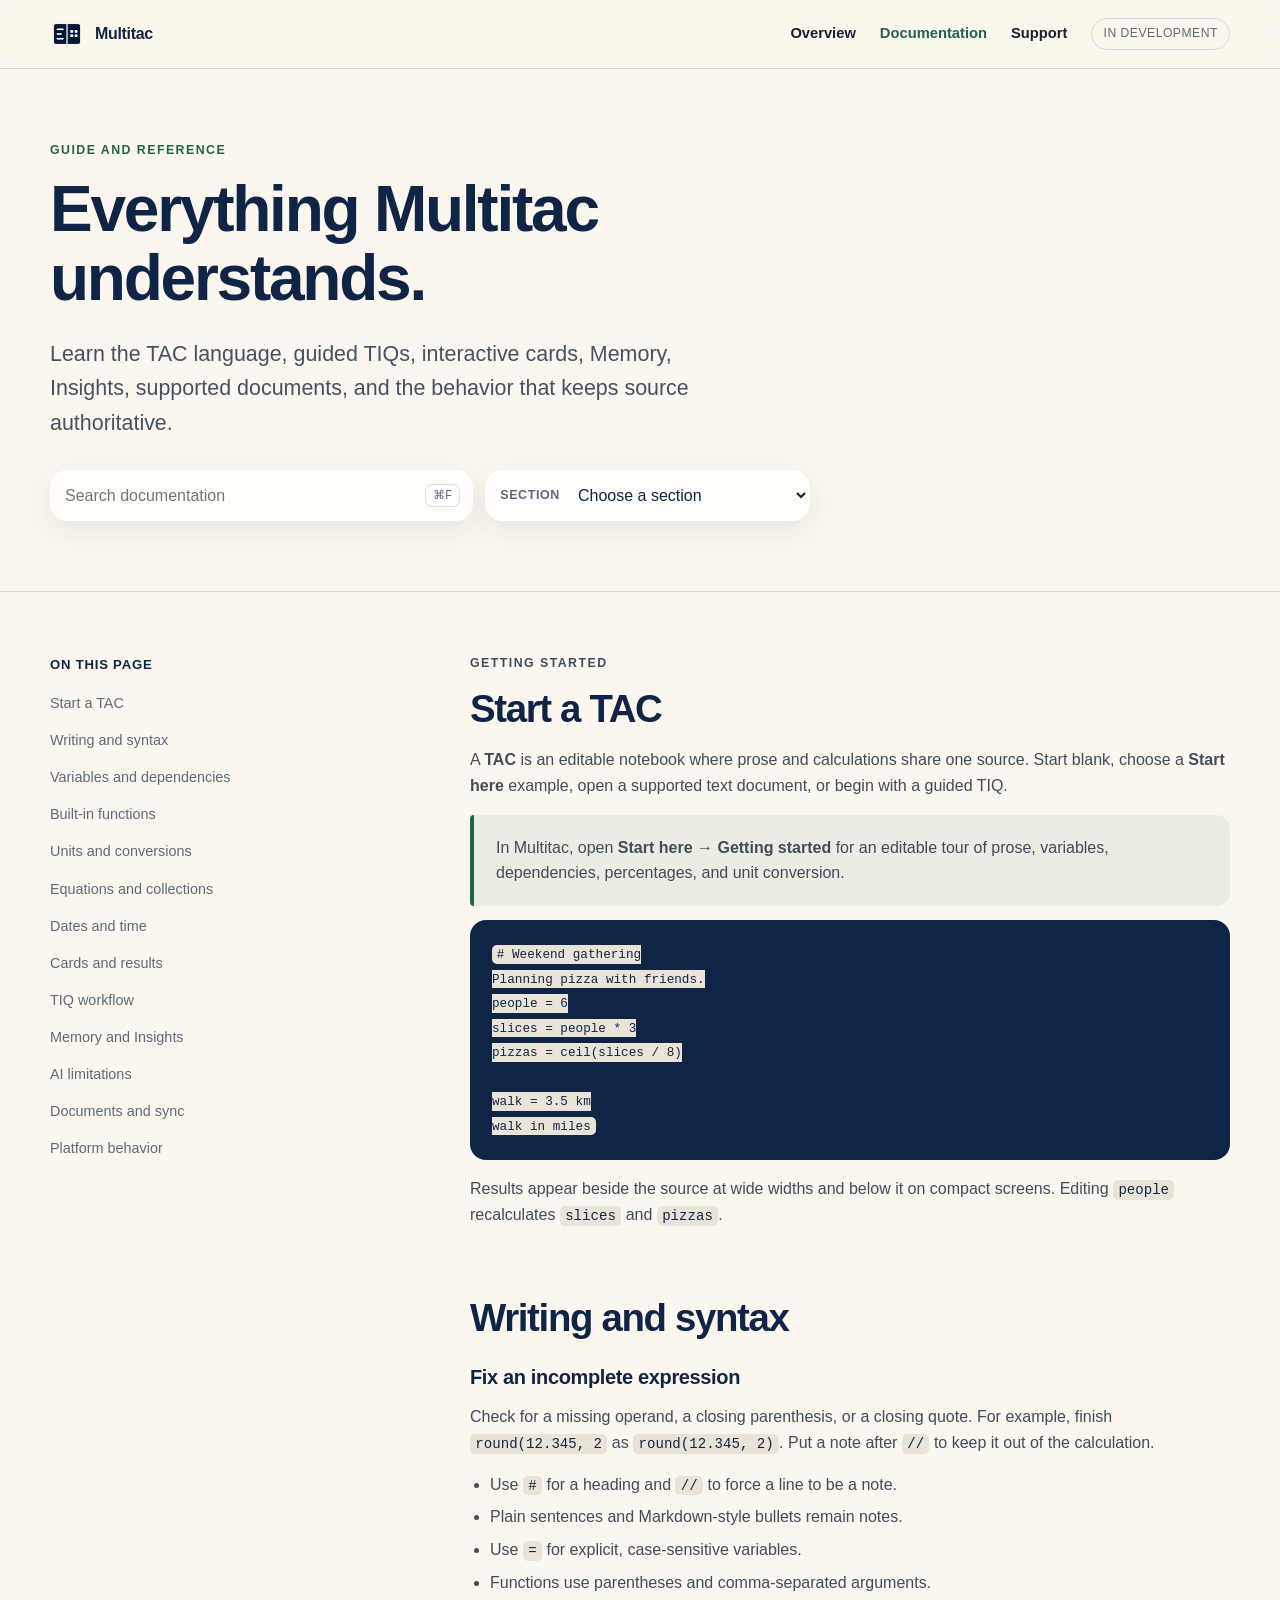
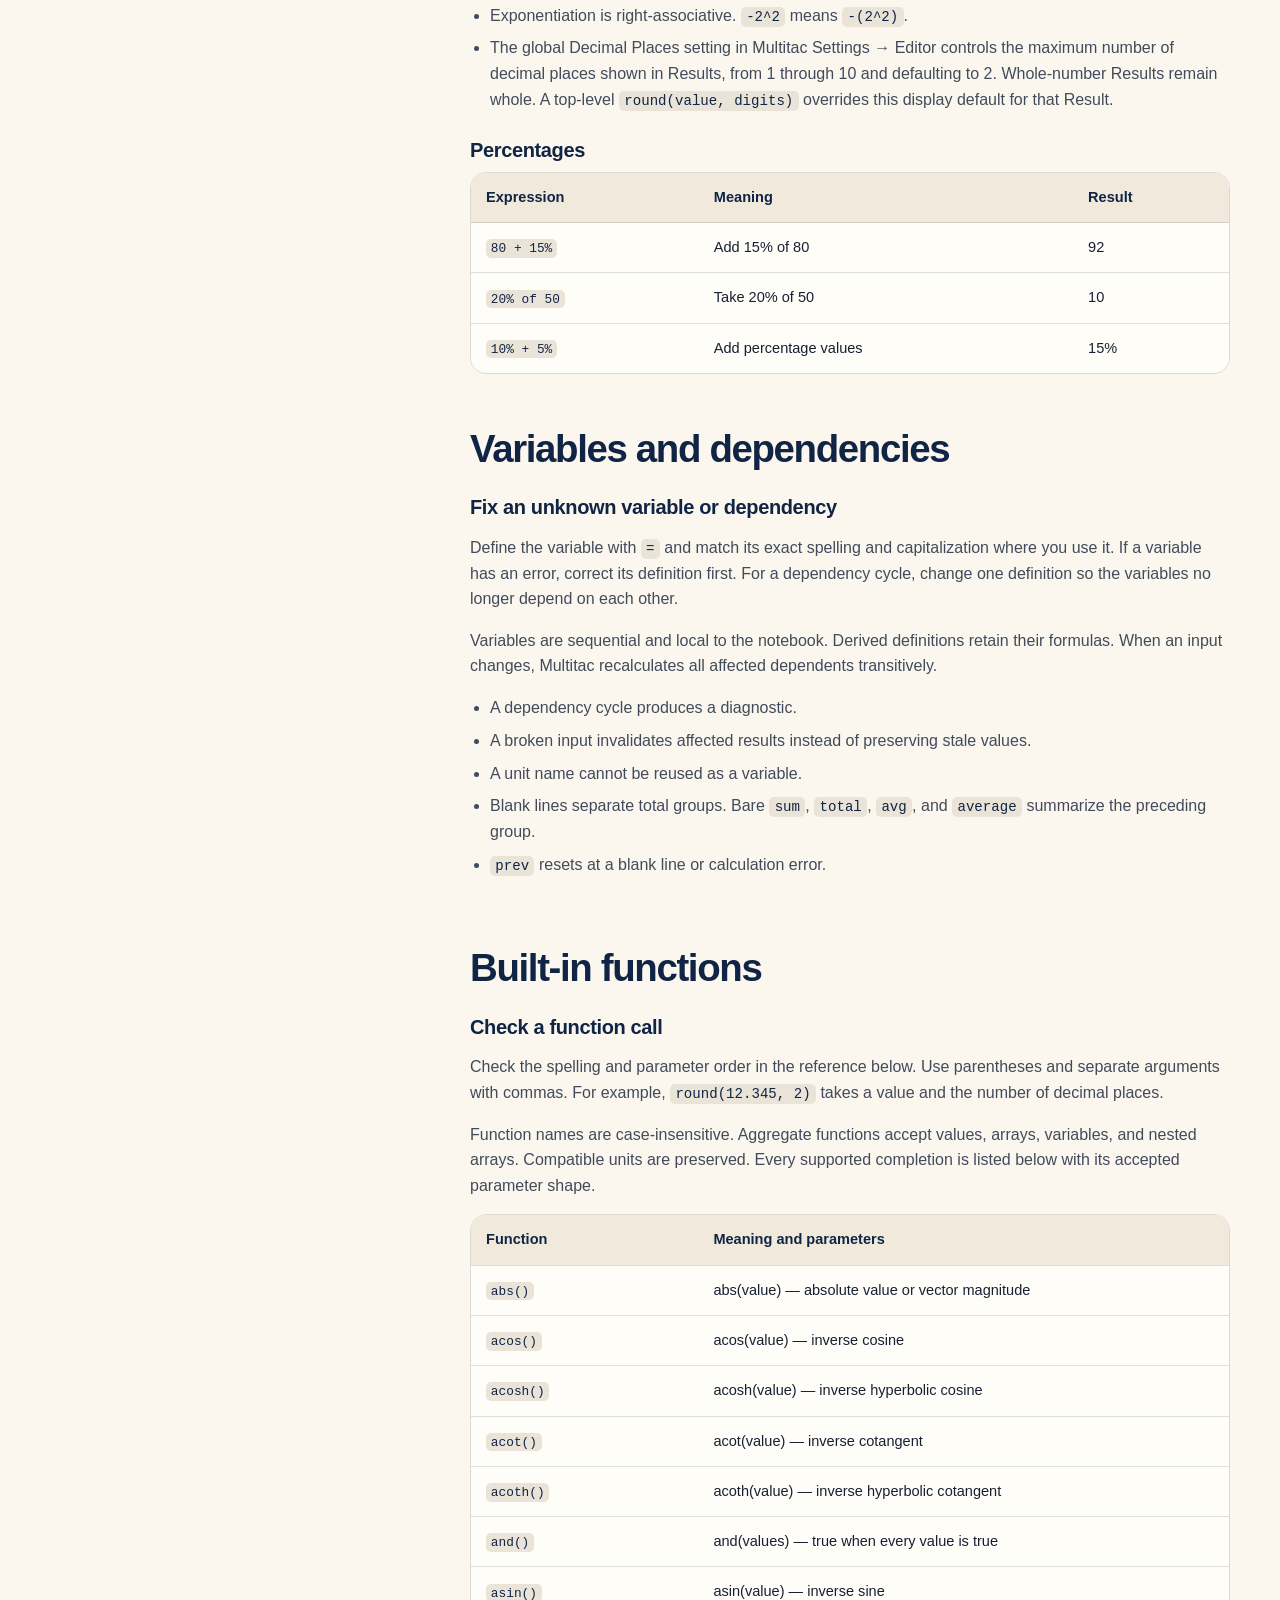
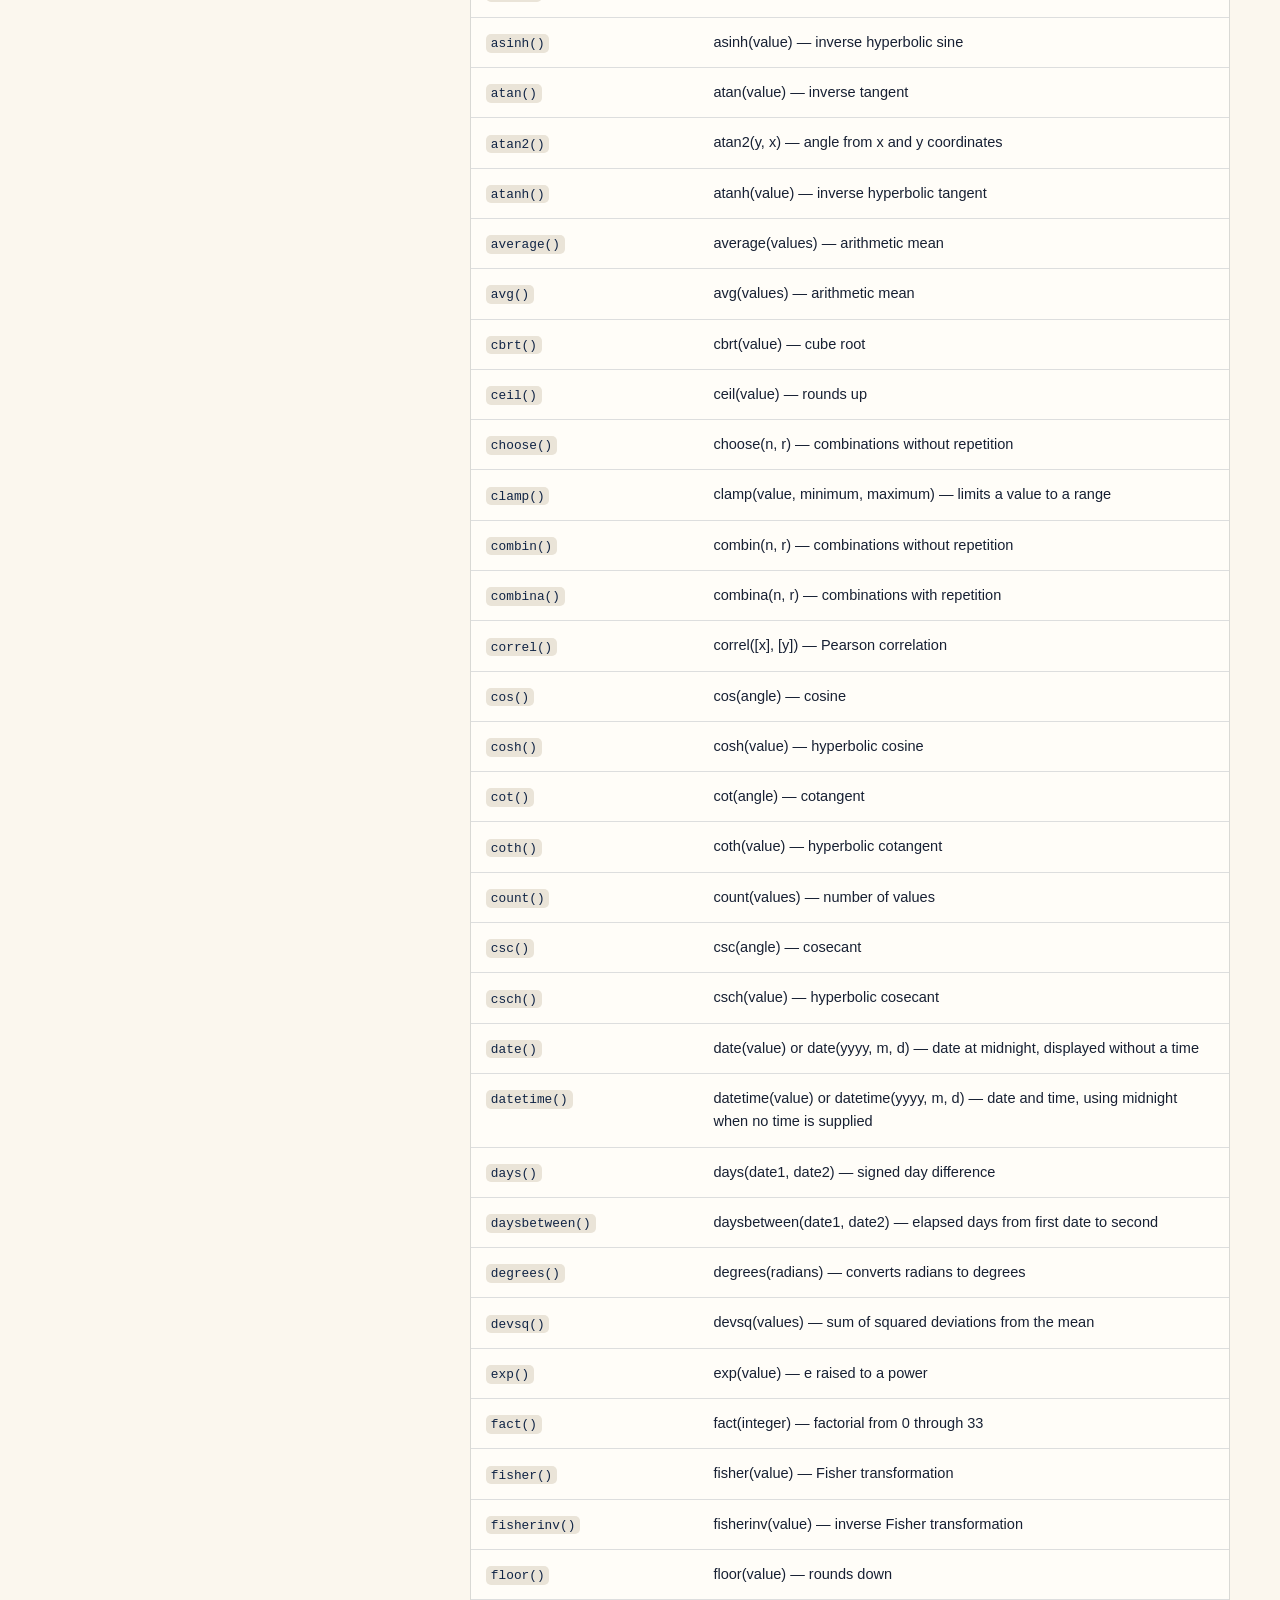
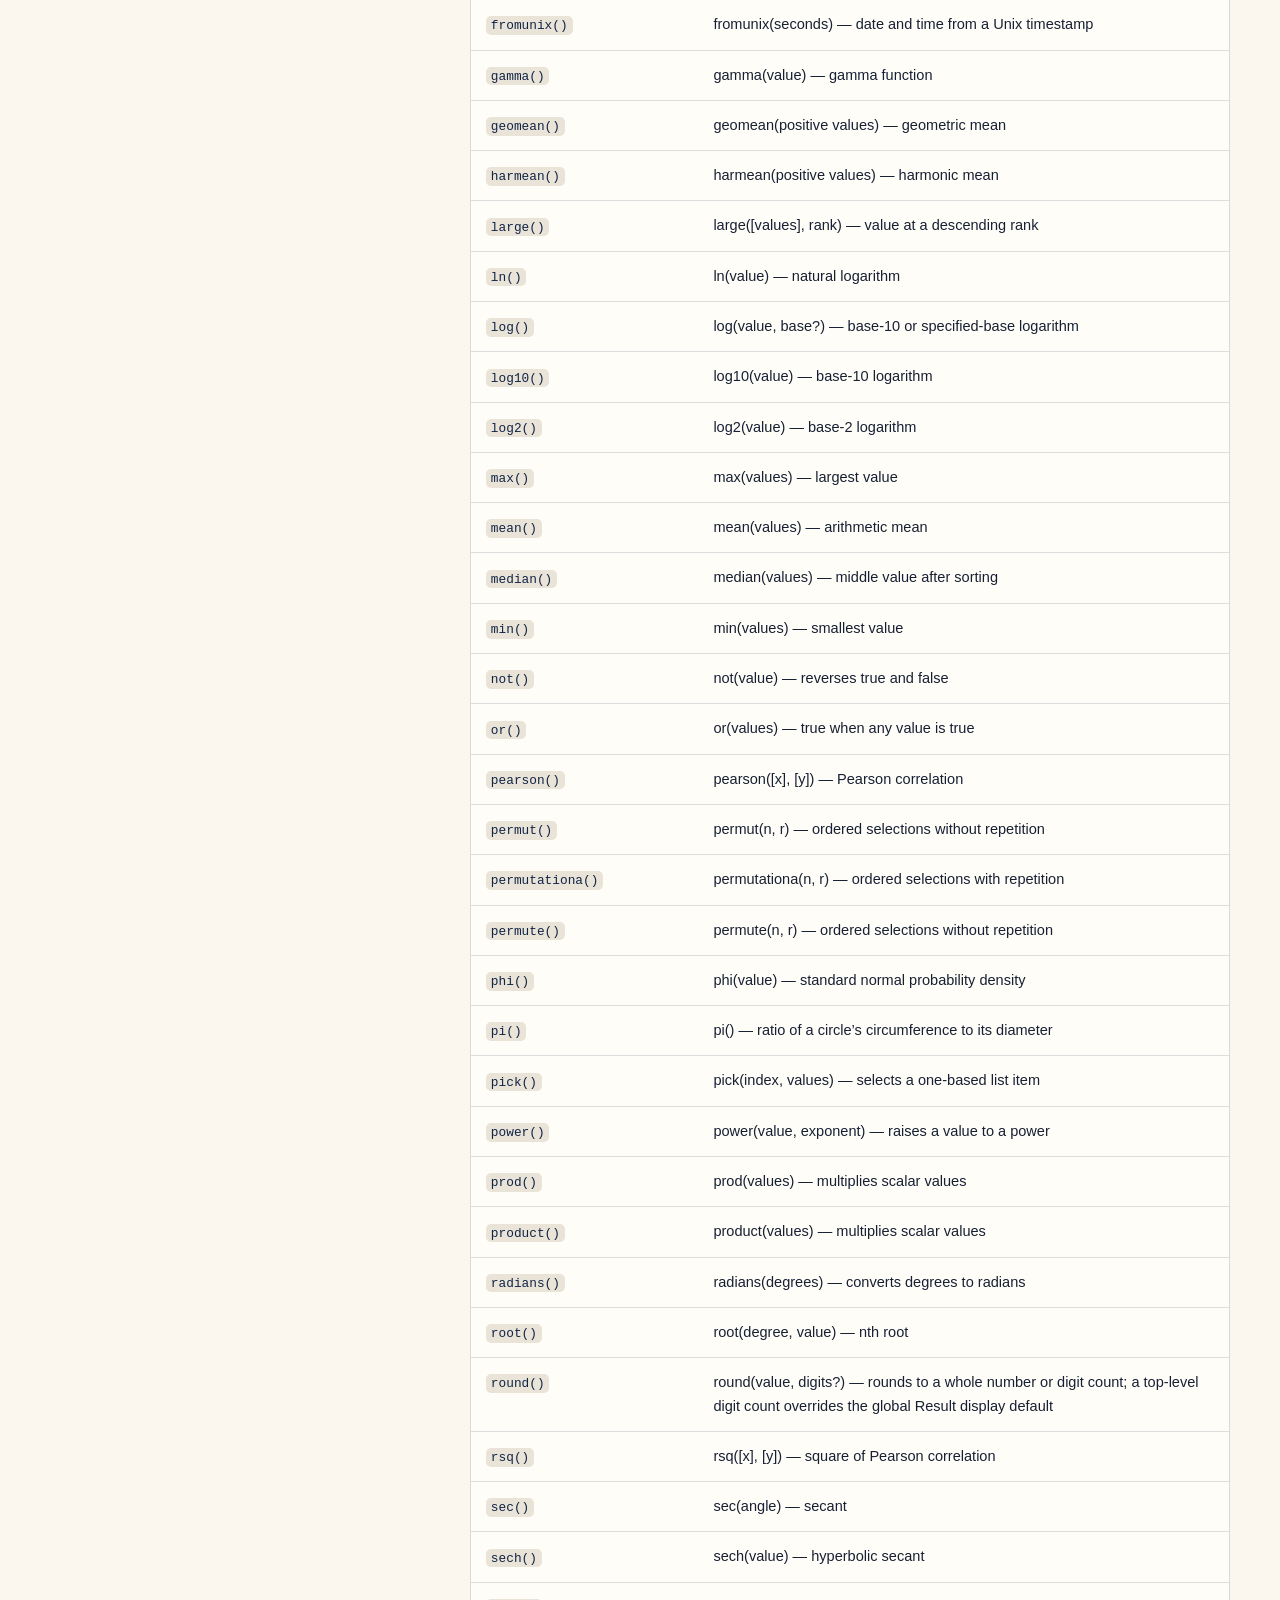
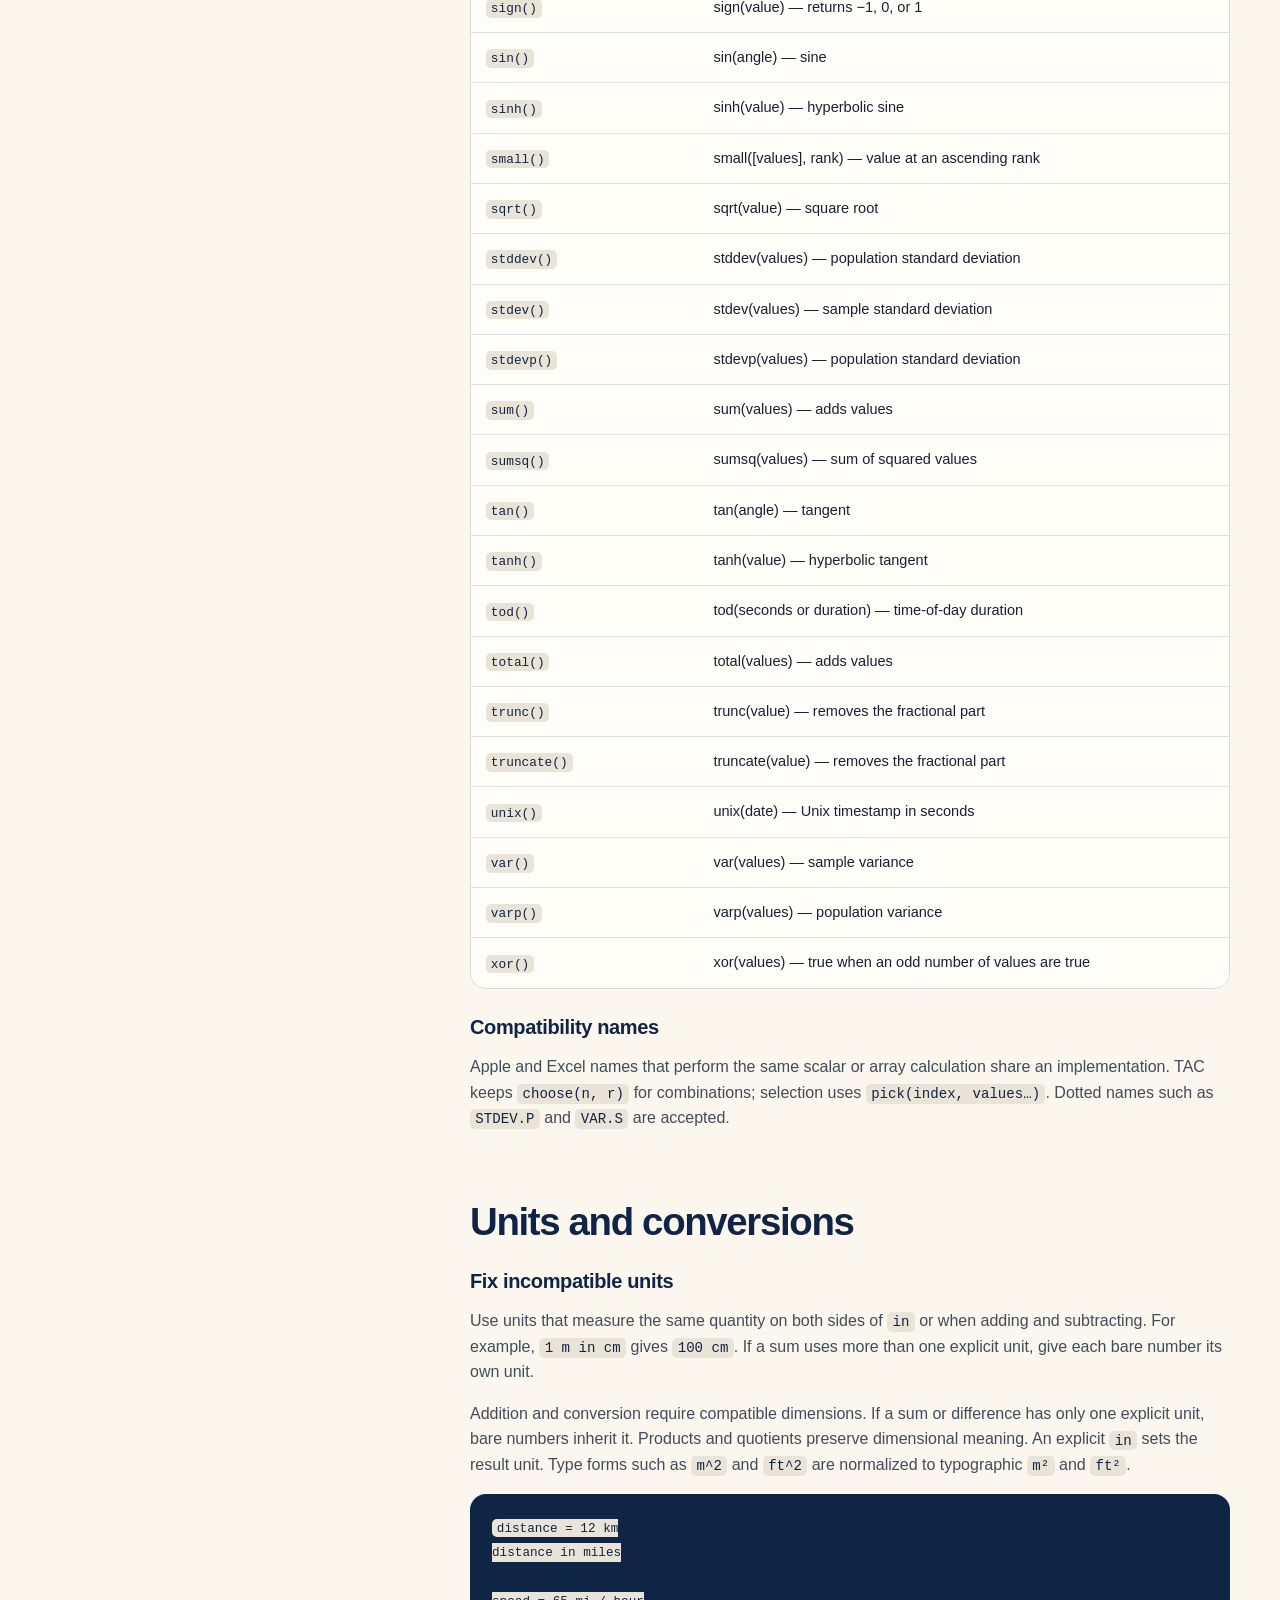
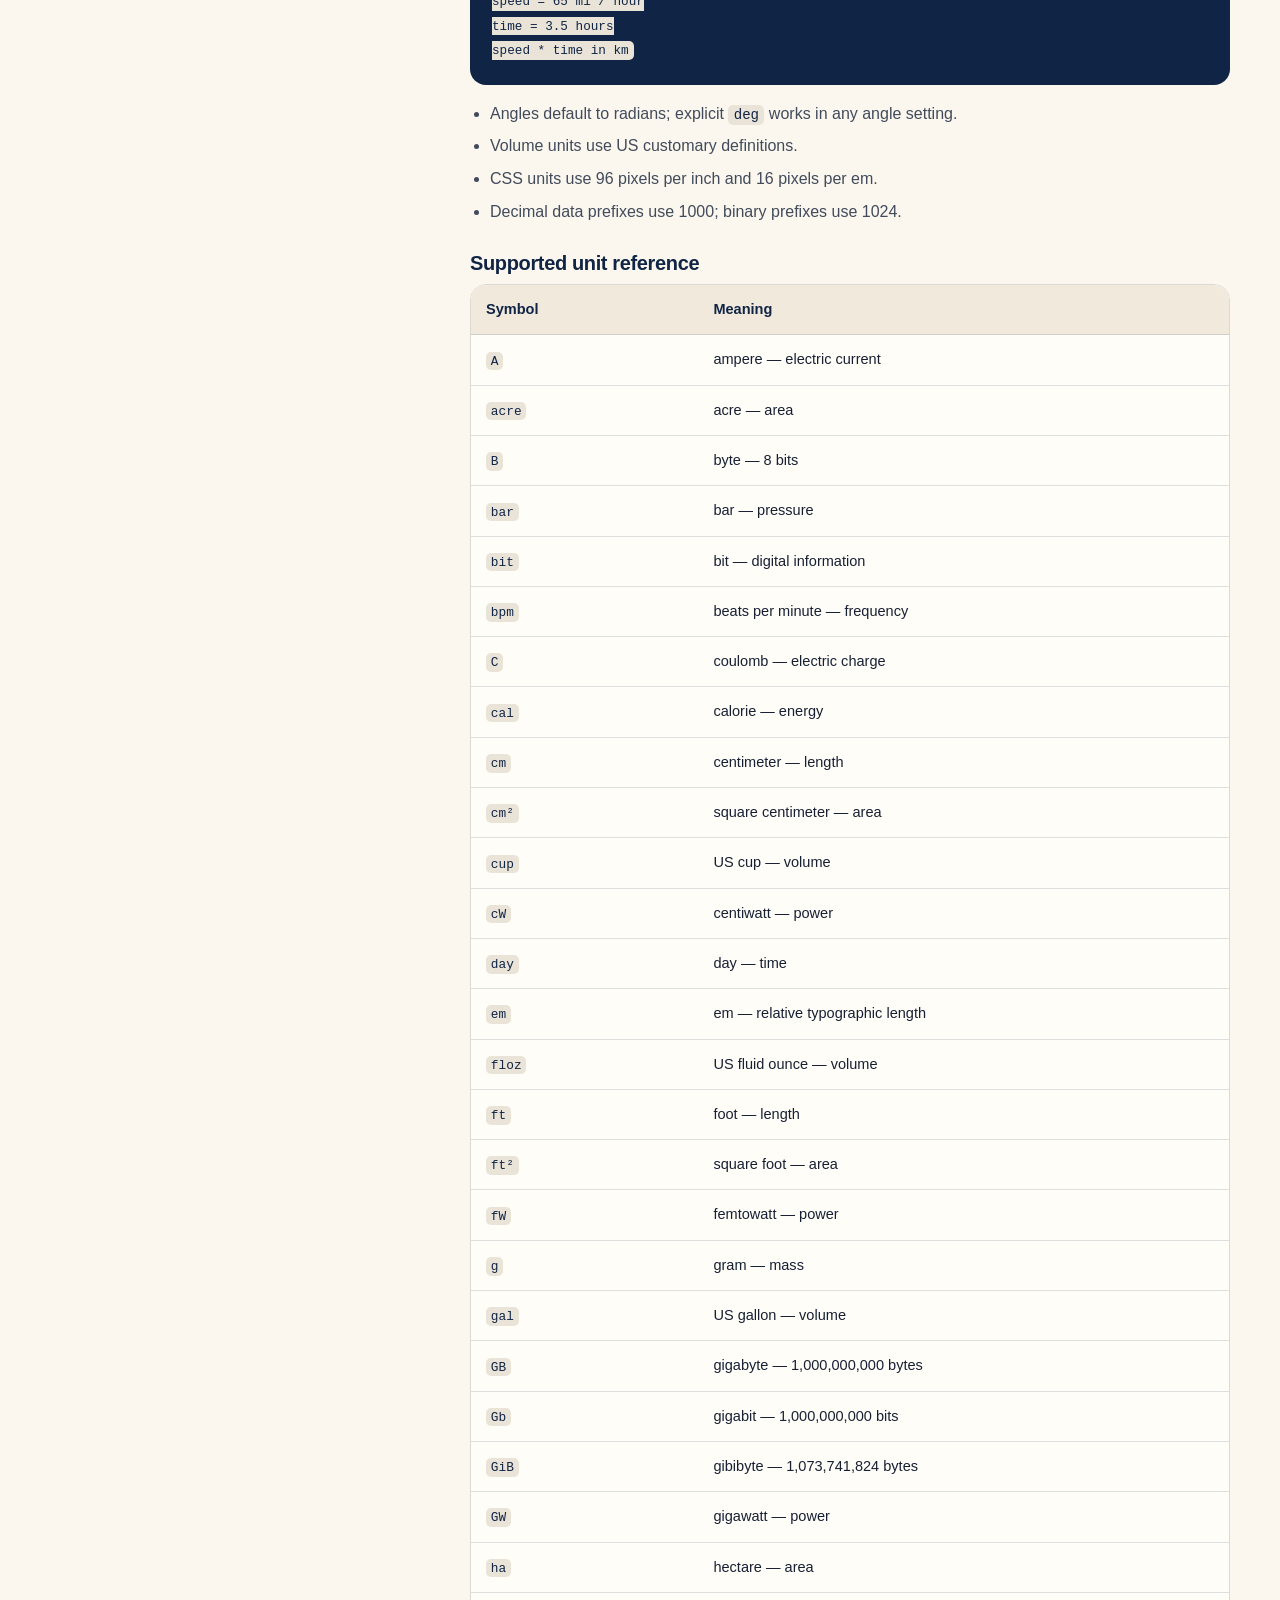
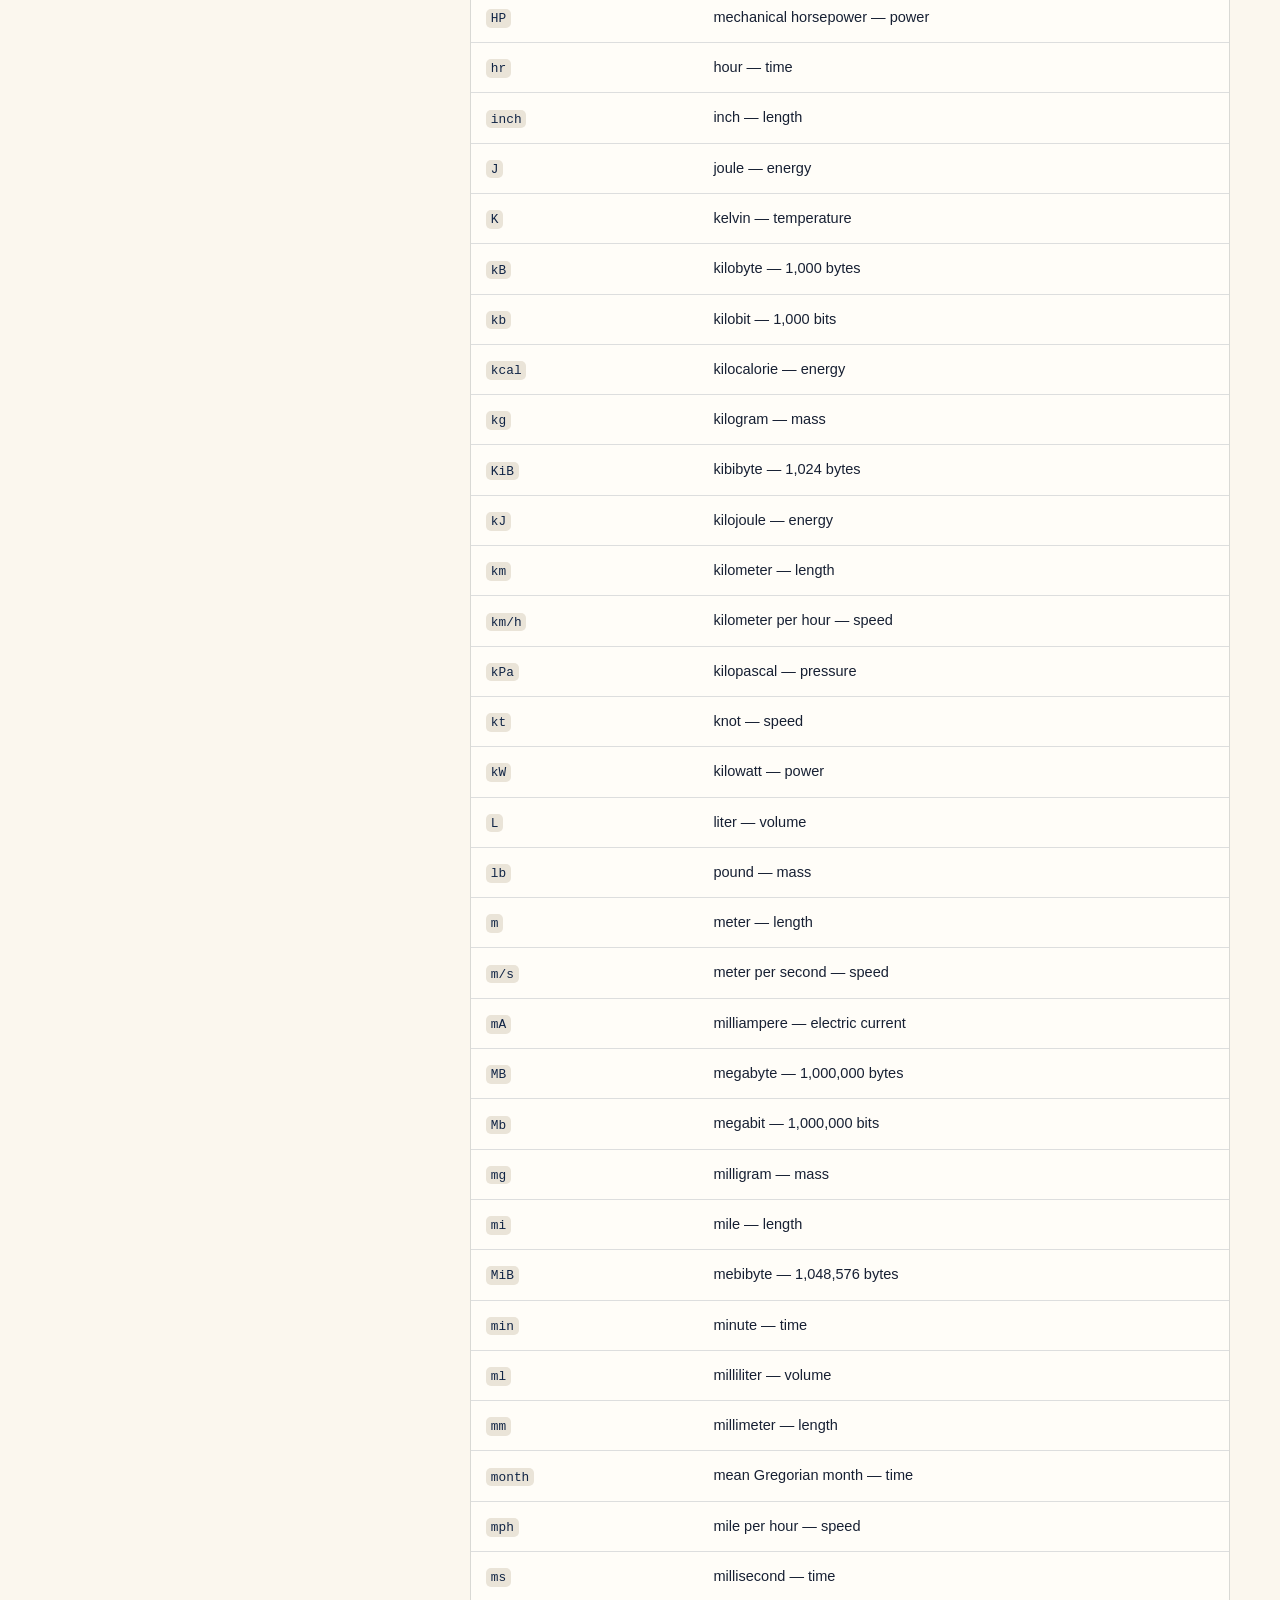
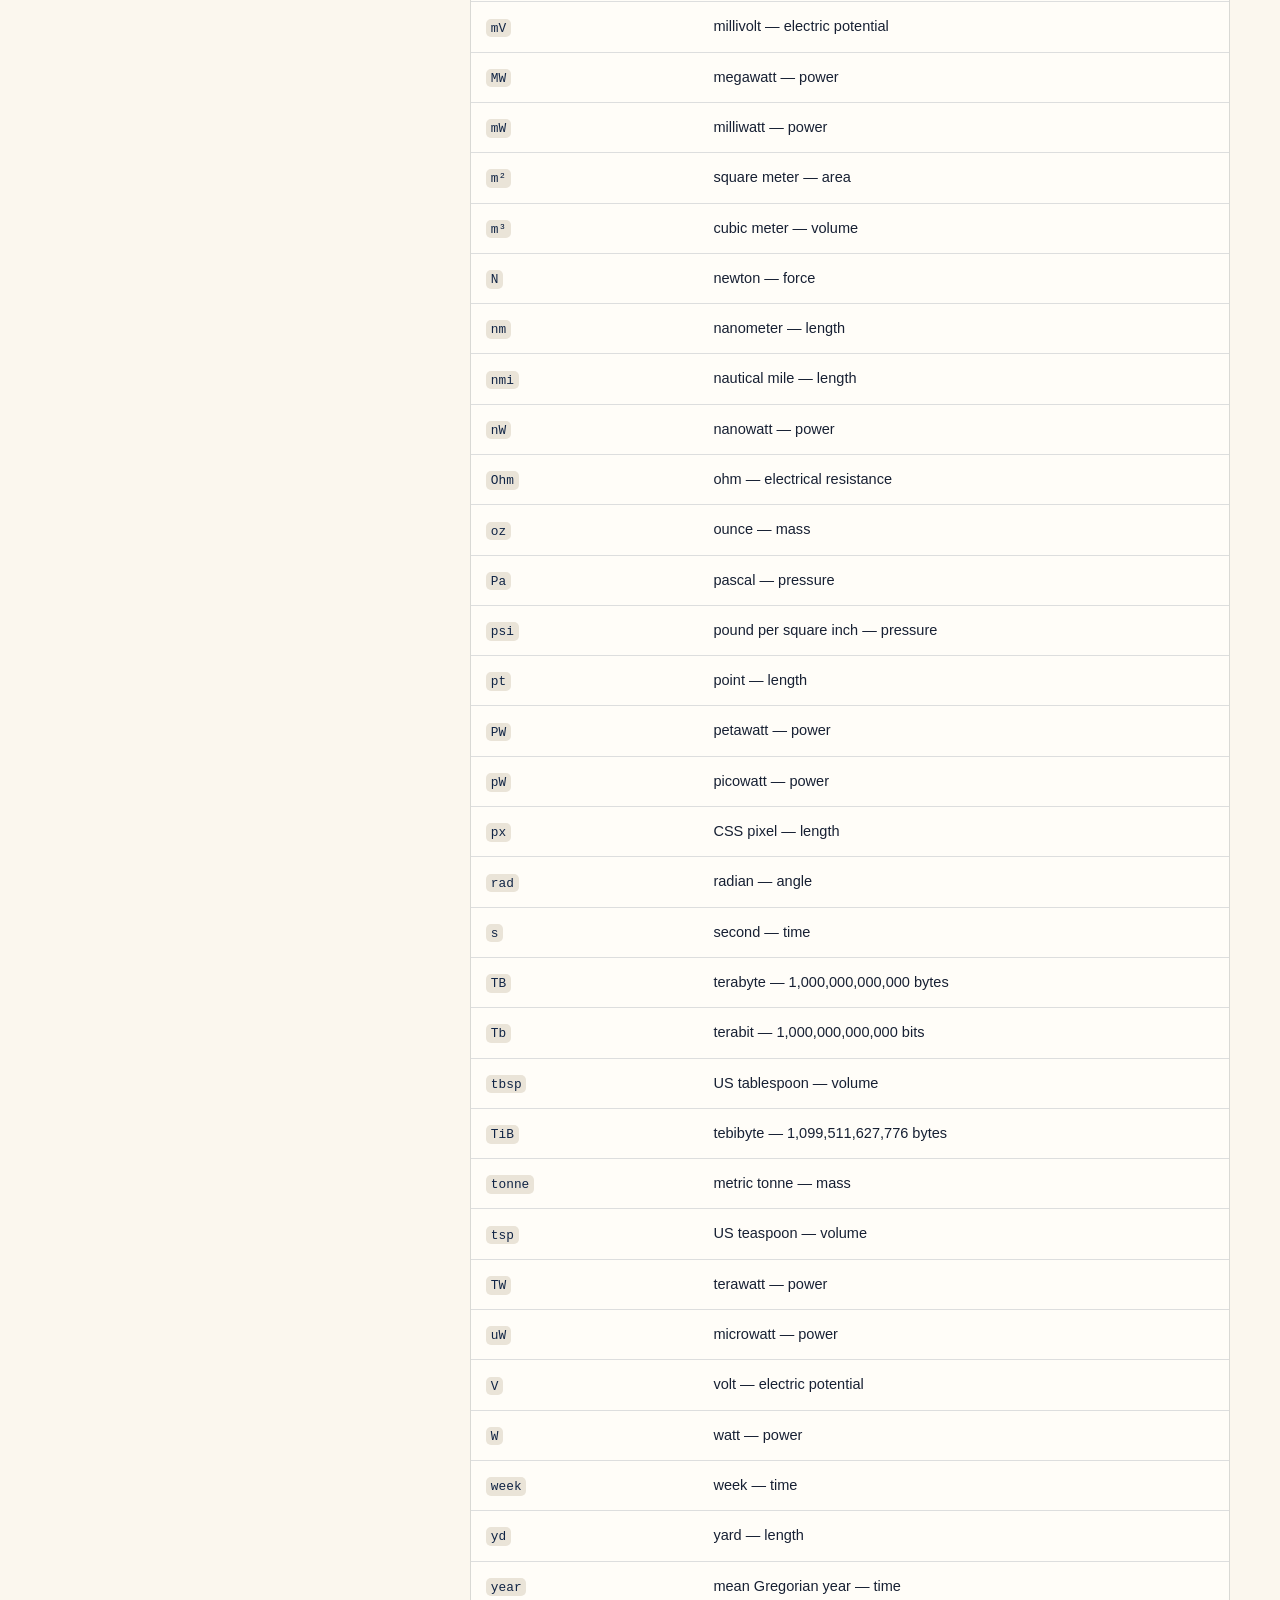
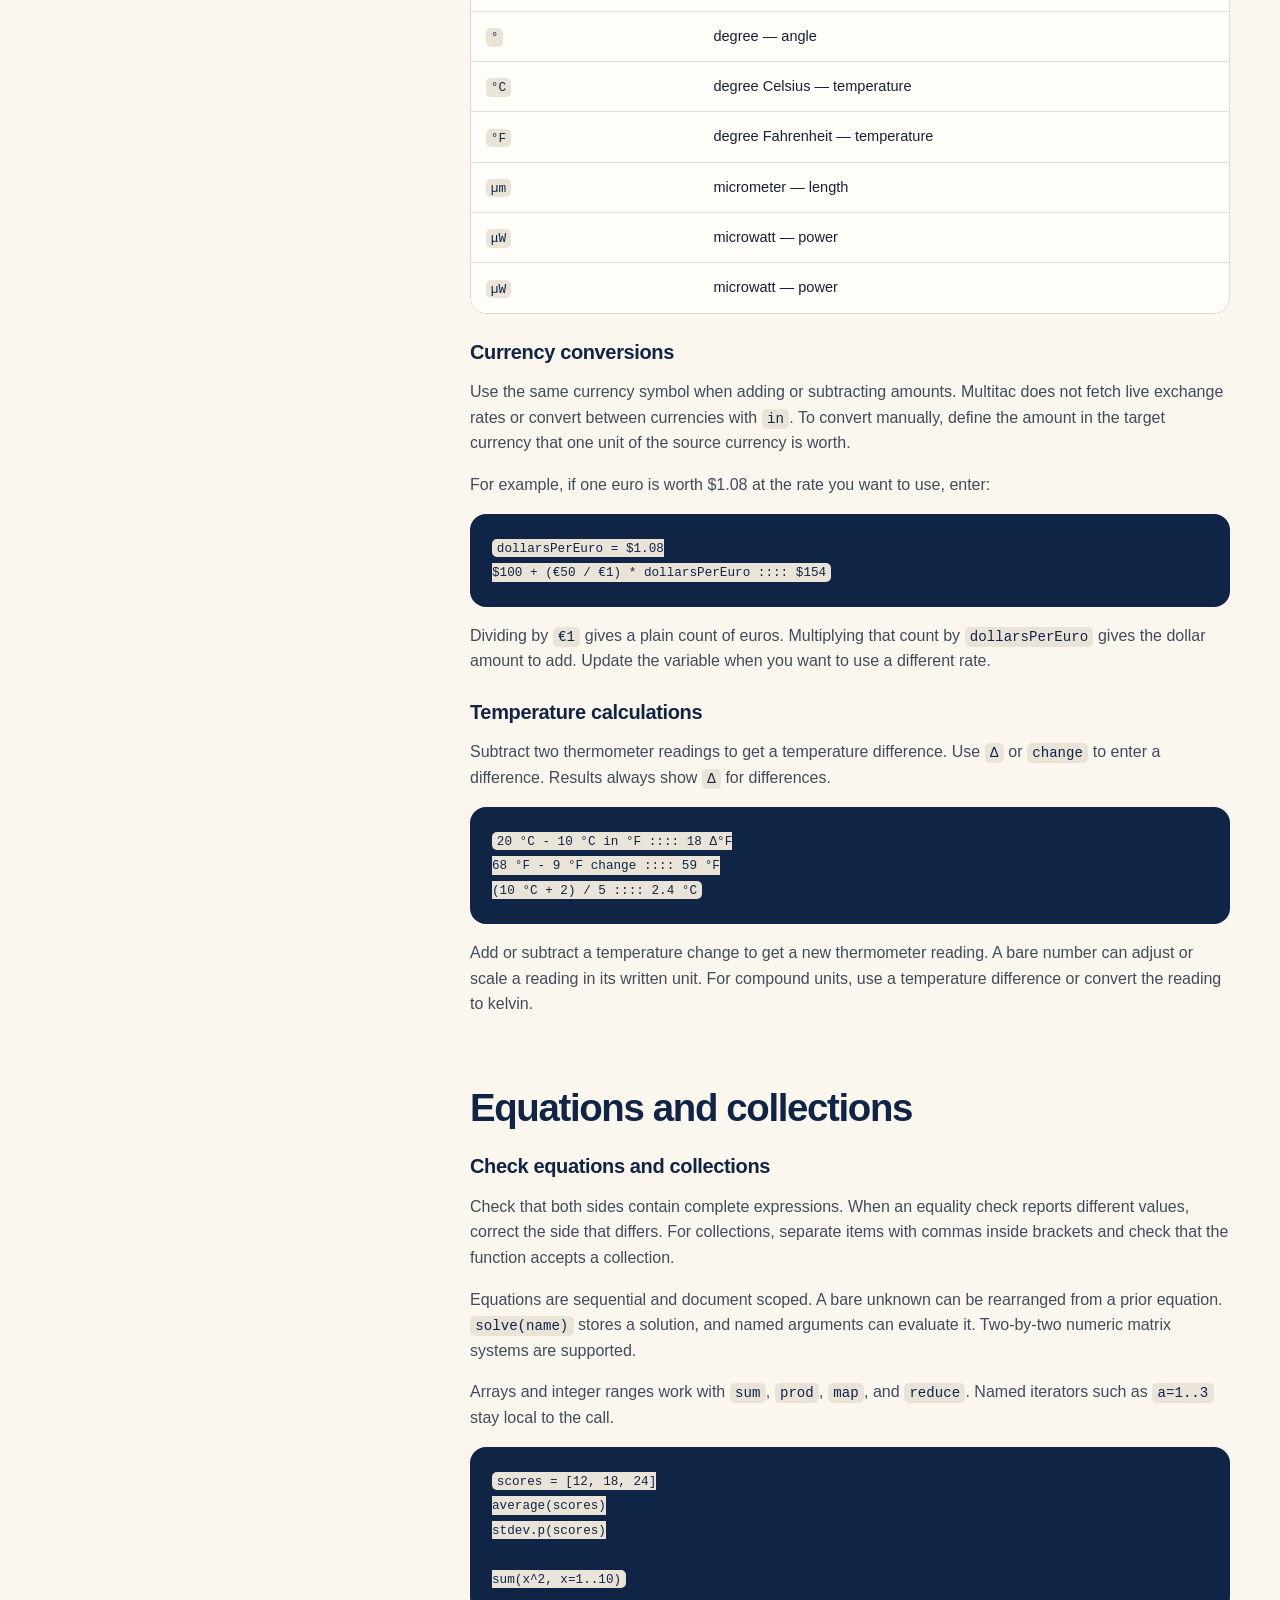
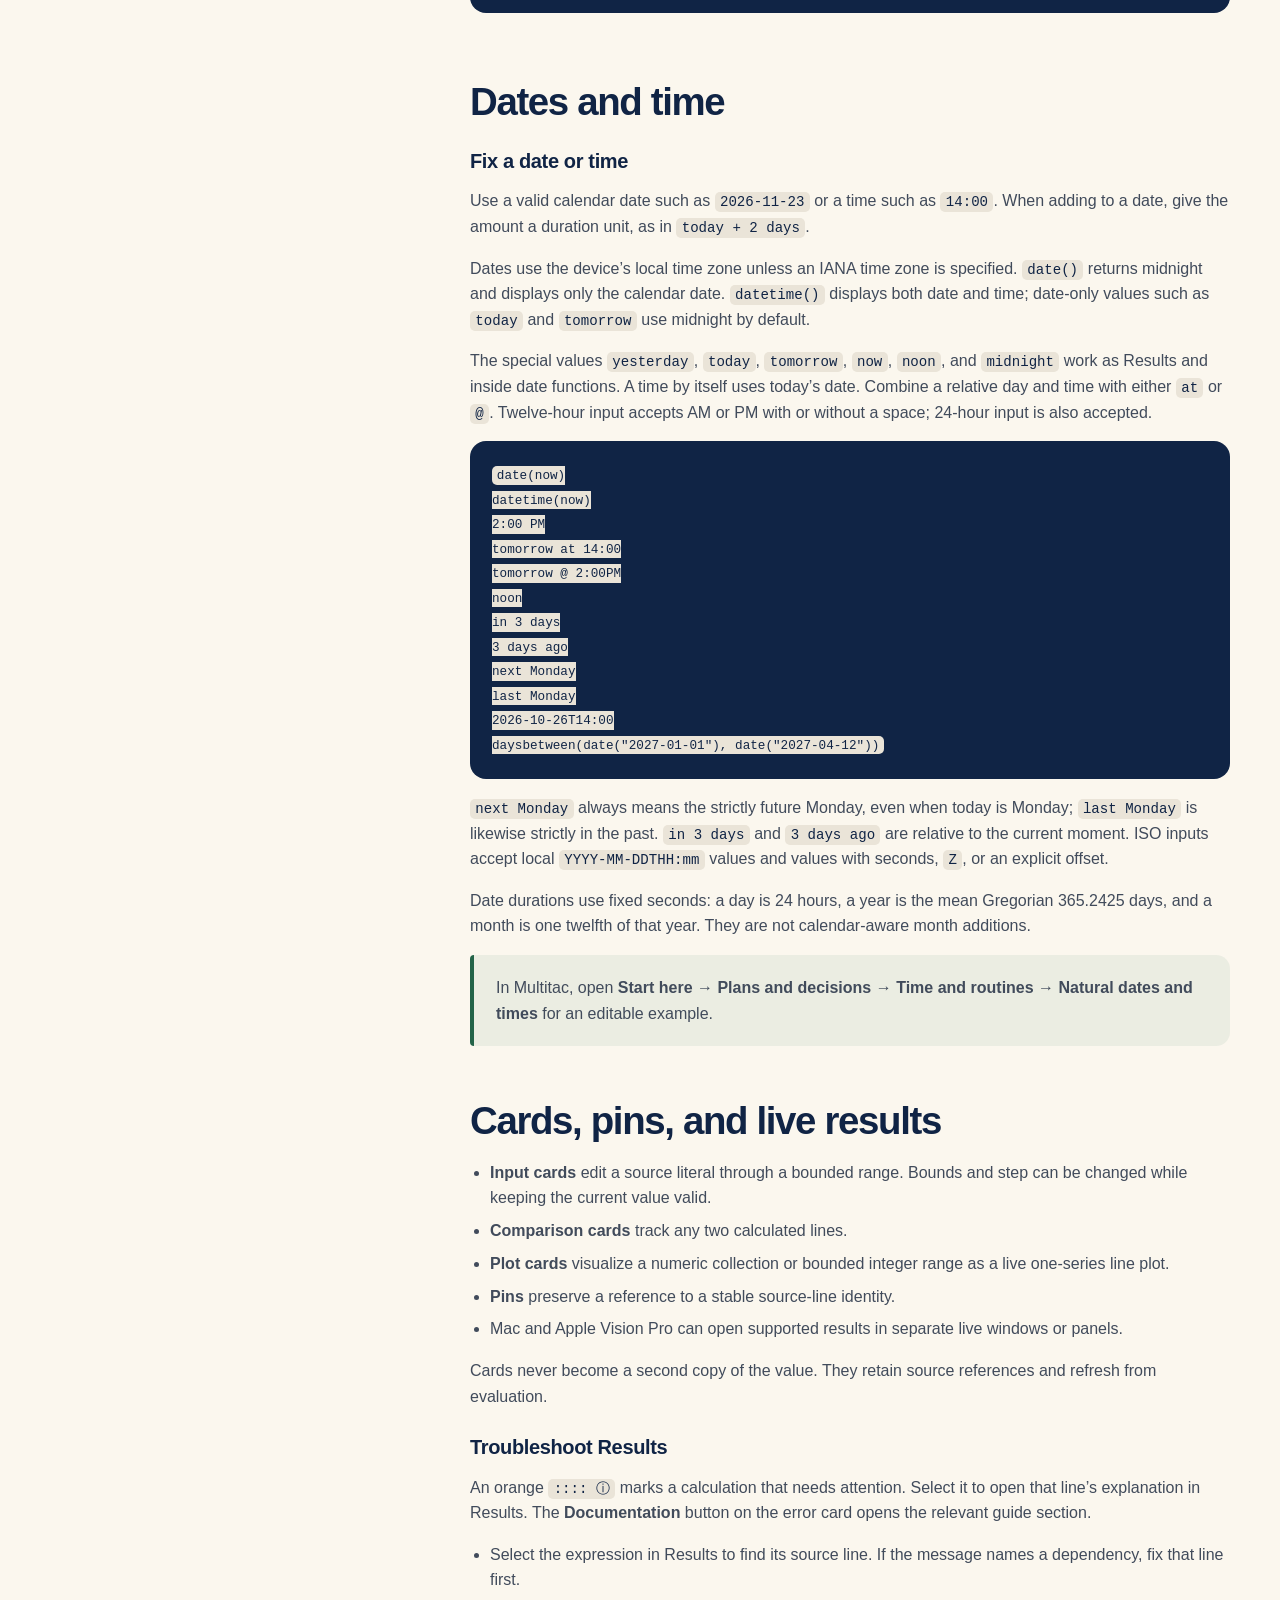
==== commit 0fd6a1b9: "Add exact troubleshooting destinations for Results" ====
--- a/docs/index.html
+++ b/docs/index.html
@@ -11,10 +11,22 @@
 
 walk = 3.5 km
 walk in miles</code></pre><p>Results appear beside the source at wide widths and below it on compact screens. Editing <code>people</code> recalculates <code>slices</code> and <code>pizzas</code>.</p></section>
-<section id="syntax"><h2>Writing and syntax</h2><ul><li>Use <code>#</code> for a heading and <code>//</code> to force a line to be a note.</li><li>Plain sentences and Markdown-style bullets remain notes.</li><li>Use <code>=</code> for explicit, case-sensitive variables.</li><li>Functions use parentheses and comma-separated arguments.</li><li>Exponentiation is right-associative. <code>-2^2</code> means <code>-(2^2)</code>.</li><li>The global Decimal Places setting in Multitac Settings → Editor controls the maximum number of decimal places shown in Results, from 1 through 10 and defaulting to 2. Whole-number Results remain whole. A top-level <code>round(value, digits)</code> overrides this display default for that Result.</li></ul><h3>Percentages</h3><div class="table-wrap"><table><thead><tr><th>Expression</th><th>Meaning</th><th>Result</th></tr></thead><tbody><tr><td><code>80 + 15%</code></td><td>Add 15% of 80</td><td>92</td></tr><tr><td><code>20% of 50</code></td><td>Take 20% of 50</td><td>10</td></tr><tr><td><code>10% + 5%</code></td><td>Add percentage values</td><td>15%</td></tr></tbody></table></div></section>
-<section id="reactive"><h2>Variables and dependencies</h2><p>Variables are sequential and local to the notebook. Derived definitions retain their formulas. When an input changes, Multitac recalculates all affected dependents transitively.</p><ul><li>A dependency cycle produces a diagnostic.</li><li>A broken input invalidates affected results instead of preserving stale values.</li><li>A unit name cannot be reused as a variable.</li><li>Blank lines separate total groups. Bare <code>sum</code>, <code>total</code>, <code>avg</code>, and <code>average</code> summarize the preceding group.</li><li><code>prev</code> resets at a blank line or calculation error.</li></ul></section>
-<section id="functions"><h2>Built-in functions</h2><p>Function names are case-insensitive. Aggregate functions accept values, arrays, variables, and nested arrays. Compatible units are preserved. Every supported completion is listed below with its accepted parameter shape.</p><div class="table-wrap reference-table"><table><thead><tr><th>Function</th><th>Meaning and parameters</th></tr></thead><tbody><!-- GENERATED_FUNCTION_REFERENCE_START --><tr data-symbol="abs"><td><code>abs()</code></td><td>abs(value) — absolute value or vector magnitude</td></tr><tr data-symbol="acos"><td><code>acos()</code></td><td>acos(value) — inverse cosine</td></tr><tr data-symbol="acosh"><td><code>acosh()</code></td><td>acosh(value) — inverse hyperbolic cosine</td></tr><tr data-symbol="acot"><td><code>acot()</code></td><td>acot(value) — inverse cotangent</td></tr><tr data-symbol="acoth"><td><code>acoth()</code></td><td>acoth(value) — inverse hyperbolic cotangent</td></tr><tr data-symbol="and"><td><code>and()</code></td><td>and(values) — true when every value is true</td></tr><tr data-symbol="asin"><td><code>asin()</code></td><td>asin(value) — inverse sine</td></tr><tr data-symbol="asinh"><td><code>asinh()</code></td><td>asinh(value) — inverse hyperbolic sine</td></tr><tr data-symbol="atan"><td><code>atan()</code></td><td>atan(value) — inverse tangent</td></tr><tr data-symbol="atan2"><td><code>atan2()</code></td><td>atan2(y, x) — angle from x and y coordinates</td></tr><tr data-symbol="atanh"><td><code>atanh()</code></td><td>atanh(value) — inverse hyperbolic tangent</td></tr><tr data-symbol="average"><td><code>average()</code></td><td>average(values) — arithmetic mean</td></tr><tr data-symbol="avg"><td><code>avg()</code></td><td>avg(values) — arithmetic mean</td></tr><tr data-symbol="cbrt"><td><code>cbrt()</code></td><td>cbrt(value) — cube root</td></tr><tr data-symbol="ceil"><td><code>ceil()</code></td><td>ceil(value) — rounds up</td></tr><tr data-symbol="choose"><td><code>choose()</code></td><td>choose(n, r) — combinations without repetition</td></tr><tr data-symbol="clamp"><td><code>clamp()</code></td><td>clamp(value, minimum, maximum) — limits a value to a range</td></tr><tr data-symbol="combin"><td><code>combin()</code></td><td>combin(n, r) — combinations without repetition</td></tr><tr data-symbol="combina"><td><code>combina()</code></td><td>combina(n, r) — combinations with repetition</td></tr><tr data-symbol="correl"><td><code>correl()</code></td><td>correl([x], [y]) — Pearson correlation</td></tr><tr data-symbol="cos"><td><code>cos()</code></td><td>cos(angle) — cosine</td></tr><tr data-symbol="cosh"><td><code>cosh()</code></td><td>cosh(value) — hyperbolic cosine</td></tr><tr data-symbol="cot"><td><code>cot()</code></td><td>cot(angle) — cotangent</td></tr><tr data-symbol="coth"><td><code>coth()</code></td><td>coth(value) — hyperbolic cotangent</td></tr><tr data-symbol="count"><td><code>count()</code></td><td>count(values) — number of values</td></tr><tr data-symbol="csc"><td><code>csc()</code></td><td>csc(angle) — cosecant</td></tr><tr data-symbol="csch"><td><code>csch()</code></td><td>csch(value) — hyperbolic cosecant</td></tr><tr data-symbol="date"><td><code>date()</code></td><td>date(value) or date(yyyy, m, d) — date at midnight, displayed without a time</td></tr><tr data-symbol="datetime"><td><code>datetime()</code></td><td>datetime(value) or datetime(yyyy, m, d) — date and time, using midnight when no time is supplied</td></tr><tr data-symbol="days"><td><code>days()</code></td><td>days(date1, date2) — signed day difference</td></tr><tr data-symbol="daysbetween"><td><code>daysbetween()</code></td><td>daysbetween(date1, date2) — elapsed days from first date to second</td></tr><tr data-symbol="degrees"><td><code>degrees()</code></td><td>degrees(radians) — converts radians to degrees</td></tr><tr data-symbol="devsq"><td><code>devsq()</code></td><td>devsq(values) — sum of squared deviations from the mean</td></tr><tr data-symbol="exp"><td><code>exp()</code></td><td>exp(value) — e raised to a power</td></tr><tr data-symbol="fact"><td><code>fact()</code></td><td>fact(integer) — factorial from 0 through 33</td></tr><tr data-symbol="fisher"><td><code>fisher()</code></td><td>fisher(value) — Fisher transformation</td></tr><tr data-symbol="fisherinv"><td><code>fisherinv()</code></td><td>fisherinv(value) — inverse Fisher transformation</td></tr><tr data-symbol="floor"><td><code>floor()</code></td><td>floor(value) — rounds down</td></tr><tr data-symbol="fromunix"><td><code>fromunix()</code></td><td>fromunix(seconds) — date and time from a Unix timestamp</td></tr><tr data-symbol="gamma"><td><code>gamma()</code></td><td>gamma(value) — gamma function</td></tr><tr data-symbol="geomean"><td><code>geomean()</code></td><td>geomean(positive values) — geometric mean</td></tr><tr data-symbol="harmean"><td><code>harmean()</code></td><td>harmean(positive values) — harmonic mean</td></tr><tr data-symbol="large"><td><code>large()</code></td><td>large([values], rank) — value at a descending rank</td></tr><tr data-symbol="ln"><td><code>ln()</code></td><td>ln(value) — natural logarithm</td></tr><tr data-symbol="log"><td><code>log()</code></td><td>log(value, base?) — base-10 or specified-base logarithm</td></tr><tr data-symbol="log10"><td><code>log10()</code></td><td>log10(value) — base-10 logarithm</td></tr><tr data-symbol="log2"><td><code>log2()</code></td><td>log2(value) — base-2 logarithm</td></tr><tr data-symbol="max"><td><code>max()</code></td><td>max(values) — largest value</td></tr><tr data-symbol="mean"><td><code>mean()</code></td><td>mean(values) — arithmetic mean</td></tr><tr data-symbol="median"><td><code>median()</code></td><td>median(values) — middle value after sorting</td></tr><tr data-symbol="min"><td><code>min()</code></td><td>min(values) — smallest value</td></tr><tr data-symbol="not"><td><code>not()</code></td><td>not(value) — reverses true and false</td></tr><tr data-symbol="or"><td><code>or()</code></td><td>or(values) — true when any value is true</td></tr><tr data-symbol="pearson"><td><code>pearson()</code></td><td>pearson([x], [y]) — Pearson correlation</td></tr><tr data-symbol="permut"><td><code>permut()</code></td><td>permut(n, r) — ordered selections without repetition</td></tr><tr data-symbol="permutationa"><td><code>permutationa()</code></td><td>permutationa(n, r) — ordered selections with repetition</td></tr><tr data-symbol="permute"><td><code>permute()</code></td><td>permute(n, r) — ordered selections without repetition</td></tr><tr data-symbol="phi"><td><code>phi()</code></td><td>phi(value) — standard normal probability density</td></tr><tr data-symbol="pi"><td><code>pi()</code></td><td>pi() — ratio of a circle’s circumference to its diameter</td></tr><tr data-symbol="pick"><td><code>pick()</code></td><td>pick(index, values) — selects a one-based list item</td></tr><tr data-symbol="power"><td><code>power()</code></td><td>power(value, exponent) — raises a value to a power</td></tr><tr data-symbol="prod"><td><code>prod()</code></td><td>prod(values) — multiplies scalar values</td></tr><tr data-symbol="product"><td><code>product()</code></td><td>product(values) — multiplies scalar values</td></tr><tr data-symbol="radians"><td><code>radians()</code></td><td>radians(degrees) — converts degrees to radians</td></tr><tr data-symbol="root"><td><code>root()</code></td><td>root(degree, value) — nth root</td></tr><tr data-symbol="round"><td><code>round()</code></td><td>round(value, digits?) — rounds to a whole number or digit count; a top-level digit count overrides the global Result display default</td></tr><tr data-symbol="rsq"><td><code>rsq()</code></td><td>rsq([x], [y]) — square of Pearson correlation</td></tr><tr data-symbol="sec"><td><code>sec()</code></td><td>sec(angle) — secant</td></tr><tr data-symbol="sech"><td><code>sech()</code></td><td>sech(value) — hyperbolic secant</td></tr><tr data-symbol="sign"><td><code>sign()</code></td><td>sign(value) — returns −1, 0, or 1</td></tr><tr data-symbol="sin"><td><code>sin()</code></td><td>sin(angle) — sine</td></tr><tr data-symbol="sinh"><td><code>sinh()</code></td><td>sinh(value) — hyperbolic sine</td></tr><tr data-symbol="small"><td><code>small()</code></td><td>small([values], rank) — value at an ascending rank</td></tr><tr data-symbol="sqrt"><td><code>sqrt()</code></td><td>sqrt(value) — square root</td></tr><tr data-symbol="stddev"><td><code>stddev()</code></td><td>stddev(values) — population standard deviation</td></tr><tr data-symbol="stdev"><td><code>stdev()</code></td><td>stdev(values) — sample standard deviation</td></tr><tr data-symbol="stdevp"><td><code>stdevp()</code></td><td>stdevp(values) — population standard deviation</td></tr><tr data-symbol="sum"><td><code>sum()</code></td><td>sum(values) — adds values</td></tr><tr data-symbol="sumsq"><td><code>sumsq()</code></td><td>sumsq(values) — sum of squared values</td></tr><tr data-symbol="tan"><td><code>tan()</code></td><td>tan(angle) — tangent</td></tr><tr data-symbol="tanh"><td><code>tanh()</code></td><td>tanh(value) — hyperbolic tangent</td></tr><tr data-symbol="tod"><td><code>tod()</code></td><td>tod(seconds or duration) — time-of-day duration</td></tr><tr data-symbol="total"><td><code>total()</code></td><td>total(values) — adds values</td></tr><tr data-symbol="trunc"><td><code>trunc()</code></td><td>trunc(value) — removes the fractional part</td></tr><tr data-symbol="truncate"><td><code>truncate()</code></td><td>truncate(value) — removes the fractional part</td></tr><tr data-symbol="unix"><td><code>unix()</code></td><td>unix(date) — Unix timestamp in seconds</td></tr><tr data-symbol="var"><td><code>var()</code></td><td>var(values) — sample variance</td></tr><tr data-symbol="varp"><td><code>varp()</code></td><td>varp(values) — population variance</td></tr><tr data-symbol="xor"><td><code>xor()</code></td><td>xor(values) — true when an odd number of values are true</td></tr><!-- GENERATED_FUNCTION_REFERENCE_END --></tbody></table></div><h3>Compatibility names</h3><p>Apple and Excel names that perform the same scalar or array calculation share an implementation. TAC keeps <code>choose(n, r)</code> for combinations; selection uses <code>pick(index, values…)</code>. Dotted names such as <code>STDEV.P</code> and <code>VAR.S</code> are accepted.</p></section>
-<section id="units"><h2>Units and conversions</h2><p>Addition and conversion require compatible dimensions. If a sum or difference has only one explicit unit, bare numbers inherit it. Products and quotients preserve dimensional meaning. An explicit <code>in</code> sets the result unit. Type forms such as <code>m^2</code> and <code>ft^2</code> are normalized to typographic <code>m²</code> and <code>ft²</code>.</p><pre><code>distance = 12 km
+<section id="syntax"><h2>Writing and syntax</h2>
+<h3 id="syntax-errors">Fix an incomplete expression</h3>
+<p>Check for a missing operand, a closing parenthesis, or a closing quote. For example, finish <code>round(12.345, 2</code> as <code>round(12.345, 2)</code>. Put a note after <code>//</code> to keep it out of the calculation.</p>
+<ul><li>Use <code>#</code> for a heading and <code>//</code> to force a line to be a note.</li><li>Plain sentences and Markdown-style bullets remain notes.</li><li>Use <code>=</code> for explicit, case-sensitive variables.</li><li>Functions use parentheses and comma-separated arguments.</li><li>Exponentiation is right-associative. <code>-2^2</code> means <code>-(2^2)</code>.</li><li>The global Decimal Places setting in Multitac Settings → Editor controls the maximum number of decimal places shown in Results, from 1 through 10 and defaulting to 2. Whole-number Results remain whole. A top-level <code>round(value, digits)</code> overrides this display default for that Result.</li></ul><h3>Percentages</h3><div class="table-wrap"><table><thead><tr><th>Expression</th><th>Meaning</th><th>Result</th></tr></thead><tbody><tr><td><code>80 + 15%</code></td><td>Add 15% of 80</td><td>92</td></tr><tr><td><code>20% of 50</code></td><td>Take 20% of 50</td><td>10</td></tr><tr><td><code>10% + 5%</code></td><td>Add percentage values</td><td>15%</td></tr></tbody></table></div></section>
+<section id="reactive"><h2>Variables and dependencies</h2>
+<h3 id="variable-errors">Fix an unknown variable or dependency</h3>
+<p>Define the variable with <code>=</code> and match its exact spelling and capitalization where you use it. If a variable has an error, correct its definition first. For a dependency cycle, change one definition so the variables no longer depend on each other.</p>
+<p>Variables are sequential and local to the notebook. Derived definitions retain their formulas. When an input changes, Multitac recalculates all affected dependents transitively.</p><ul><li>A dependency cycle produces a diagnostic.</li><li>A broken input invalidates affected results instead of preserving stale values.</li><li>A unit name cannot be reused as a variable.</li><li>Blank lines separate total groups. Bare <code>sum</code>, <code>total</code>, <code>avg</code>, and <code>average</code> summarize the preceding group.</li><li><code>prev</code> resets at a blank line or calculation error.</li></ul></section>
+<section id="functions"><h2>Built-in functions</h2>
+<h3 id="function-errors">Check a function call</h3>
+<p>Check the spelling and parameter order in the reference below. Use parentheses and separate arguments with commas. For example, <code>round(12.345, 2)</code> takes a value and the number of decimal places.</p>
+<p>Function names are case-insensitive. Aggregate functions accept values, arrays, variables, and nested arrays. Compatible units are preserved. Every supported completion is listed below with its accepted parameter shape.</p><div class="table-wrap reference-table"><table><thead><tr><th>Function</th><th>Meaning and parameters</th></tr></thead><tbody><!-- GENERATED_FUNCTION_REFERENCE_START --><tr data-symbol="abs"><td><code>abs()</code></td><td>abs(value) — absolute value or vector magnitude</td></tr><tr data-symbol="acos"><td><code>acos()</code></td><td>acos(value) — inverse cosine</td></tr><tr data-symbol="acosh"><td><code>acosh()</code></td><td>acosh(value) — inverse hyperbolic cosine</td></tr><tr data-symbol="acot"><td><code>acot()</code></td><td>acot(value) — inverse cotangent</td></tr><tr data-symbol="acoth"><td><code>acoth()</code></td><td>acoth(value) — inverse hyperbolic cotangent</td></tr><tr data-symbol="and"><td><code>and()</code></td><td>and(values) — true when every value is true</td></tr><tr data-symbol="asin"><td><code>asin()</code></td><td>asin(value) — inverse sine</td></tr><tr data-symbol="asinh"><td><code>asinh()</code></td><td>asinh(value) — inverse hyperbolic sine</td></tr><tr data-symbol="atan"><td><code>atan()</code></td><td>atan(value) — inverse tangent</td></tr><tr data-symbol="atan2"><td><code>atan2()</code></td><td>atan2(y, x) — angle from x and y coordinates</td></tr><tr data-symbol="atanh"><td><code>atanh()</code></td><td>atanh(value) — inverse hyperbolic tangent</td></tr><tr data-symbol="average"><td><code>average()</code></td><td>average(values) — arithmetic mean</td></tr><tr data-symbol="avg"><td><code>avg()</code></td><td>avg(values) — arithmetic mean</td></tr><tr data-symbol="cbrt"><td><code>cbrt()</code></td><td>cbrt(value) — cube root</td></tr><tr data-symbol="ceil"><td><code>ceil()</code></td><td>ceil(value) — rounds up</td></tr><tr data-symbol="choose"><td><code>choose()</code></td><td>choose(n, r) — combinations without repetition</td></tr><tr data-symbol="clamp"><td><code>clamp()</code></td><td>clamp(value, minimum, maximum) — limits a value to a range</td></tr><tr data-symbol="combin"><td><code>combin()</code></td><td>combin(n, r) — combinations without repetition</td></tr><tr data-symbol="combina"><td><code>combina()</code></td><td>combina(n, r) — combinations with repetition</td></tr><tr data-symbol="correl"><td><code>correl()</code></td><td>correl([x], [y]) — Pearson correlation</td></tr><tr data-symbol="cos"><td><code>cos()</code></td><td>cos(angle) — cosine</td></tr><tr data-symbol="cosh"><td><code>cosh()</code></td><td>cosh(value) — hyperbolic cosine</td></tr><tr data-symbol="cot"><td><code>cot()</code></td><td>cot(angle) — cotangent</td></tr><tr data-symbol="coth"><td><code>coth()</code></td><td>coth(value) — hyperbolic cotangent</td></tr><tr data-symbol="count"><td><code>count()</code></td><td>count(values) — number of values</td></tr><tr data-symbol="csc"><td><code>csc()</code></td><td>csc(angle) — cosecant</td></tr><tr data-symbol="csch"><td><code>csch()</code></td><td>csch(value) — hyperbolic cosecant</td></tr><tr data-symbol="date"><td><code>date()</code></td><td>date(value) or date(yyyy, m, d) — date at midnight, displayed without a time</td></tr><tr data-symbol="datetime"><td><code>datetime()</code></td><td>datetime(value) or datetime(yyyy, m, d) — date and time, using midnight when no time is supplied</td></tr><tr data-symbol="days"><td><code>days()</code></td><td>days(date1, date2) — signed day difference</td></tr><tr data-symbol="daysbetween"><td><code>daysbetween()</code></td><td>daysbetween(date1, date2) — elapsed days from first date to second</td></tr><tr data-symbol="degrees"><td><code>degrees()</code></td><td>degrees(radians) — converts radians to degrees</td></tr><tr data-symbol="devsq"><td><code>devsq()</code></td><td>devsq(values) — sum of squared deviations from the mean</td></tr><tr data-symbol="exp"><td><code>exp()</code></td><td>exp(value) — e raised to a power</td></tr><tr data-symbol="fact"><td><code>fact()</code></td><td>fact(integer) — factorial from 0 through 33</td></tr><tr data-symbol="fisher"><td><code>fisher()</code></td><td>fisher(value) — Fisher transformation</td></tr><tr data-symbol="fisherinv"><td><code>fisherinv()</code></td><td>fisherinv(value) — inverse Fisher transformation</td></tr><tr data-symbol="floor"><td><code>floor()</code></td><td>floor(value) — rounds down</td></tr><tr data-symbol="fromunix"><td><code>fromunix()</code></td><td>fromunix(seconds) — date and time from a Unix timestamp</td></tr><tr data-symbol="gamma"><td><code>gamma()</code></td><td>gamma(value) — gamma function</td></tr><tr data-symbol="geomean"><td><code>geomean()</code></td><td>geomean(positive values) — geometric mean</td></tr><tr data-symbol="harmean"><td><code>harmean()</code></td><td>harmean(positive values) — harmonic mean</td></tr><tr data-symbol="large"><td><code>large()</code></td><td>large([values], rank) — value at a descending rank</td></tr><tr data-symbol="ln"><td><code>ln()</code></td><td>ln(value) — natural logarithm</td></tr><tr data-symbol="log"><td><code>log()</code></td><td>log(value, base?) — base-10 or specified-base logarithm</td></tr><tr data-symbol="log10"><td><code>log10()</code></td><td>log10(value) — base-10 logarithm</td></tr><tr data-symbol="log2"><td><code>log2()</code></td><td>log2(value) — base-2 logarithm</td></tr><tr data-symbol="max"><td><code>max()</code></td><td>max(values) — largest value</td></tr><tr data-symbol="mean"><td><code>mean()</code></td><td>mean(values) — arithmetic mean</td></tr><tr data-symbol="median"><td><code>median()</code></td><td>median(values) — middle value after sorting</td></tr><tr data-symbol="min"><td><code>min()</code></td><td>min(values) — smallest value</td></tr><tr data-symbol="not"><td><code>not()</code></td><td>not(value) — reverses true and false</td></tr><tr data-symbol="or"><td><code>or()</code></td><td>or(values) — true when any value is true</td></tr><tr data-symbol="pearson"><td><code>pearson()</code></td><td>pearson([x], [y]) — Pearson correlation</td></tr><tr data-symbol="permut"><td><code>permut()</code></td><td>permut(n, r) — ordered selections without repetition</td></tr><tr data-symbol="permutationa"><td><code>permutationa()</code></td><td>permutationa(n, r) — ordered selections with repetition</td></tr><tr data-symbol="permute"><td><code>permute()</code></td><td>permute(n, r) — ordered selections without repetition</td></tr><tr data-symbol="phi"><td><code>phi()</code></td><td>phi(value) — standard normal probability density</td></tr><tr data-symbol="pi"><td><code>pi()</code></td><td>pi() — ratio of a circle’s circumference to its diameter</td></tr><tr data-symbol="pick"><td><code>pick()</code></td><td>pick(index, values) — selects a one-based list item</td></tr><tr data-symbol="power"><td><code>power()</code></td><td>power(value, exponent) — raises a value to a power</td></tr><tr data-symbol="prod"><td><code>prod()</code></td><td>prod(values) — multiplies scalar values</td></tr><tr data-symbol="product"><td><code>product()</code></td><td>product(values) — multiplies scalar values</td></tr><tr data-symbol="radians"><td><code>radians()</code></td><td>radians(degrees) — converts degrees to radians</td></tr><tr data-symbol="root"><td><code>root()</code></td><td>root(degree, value) — nth root</td></tr><tr data-symbol="round"><td><code>round()</code></td><td>round(value, digits?) — rounds to a whole number or digit count; a top-level digit count overrides the global Result display default</td></tr><tr data-symbol="rsq"><td><code>rsq()</code></td><td>rsq([x], [y]) — square of Pearson correlation</td></tr><tr data-symbol="sec"><td><code>sec()</code></td><td>sec(angle) — secant</td></tr><tr data-symbol="sech"><td><code>sech()</code></td><td>sech(value) — hyperbolic secant</td></tr><tr data-symbol="sign"><td><code>sign()</code></td><td>sign(value) — returns −1, 0, or 1</td></tr><tr data-symbol="sin"><td><code>sin()</code></td><td>sin(angle) — sine</td></tr><tr data-symbol="sinh"><td><code>sinh()</code></td><td>sinh(value) — hyperbolic sine</td></tr><tr data-symbol="small"><td><code>small()</code></td><td>small([values], rank) — value at an ascending rank</td></tr><tr data-symbol="sqrt"><td><code>sqrt()</code></td><td>sqrt(value) — square root</td></tr><tr data-symbol="stddev"><td><code>stddev()</code></td><td>stddev(values) — population standard deviation</td></tr><tr data-symbol="stdev"><td><code>stdev()</code></td><td>stdev(values) — sample standard deviation</td></tr><tr data-symbol="stdevp"><td><code>stdevp()</code></td><td>stdevp(values) — population standard deviation</td></tr><tr data-symbol="sum"><td><code>sum()</code></td><td>sum(values) — adds values</td></tr><tr data-symbol="sumsq"><td><code>sumsq()</code></td><td>sumsq(values) — sum of squared values</td></tr><tr data-symbol="tan"><td><code>tan()</code></td><td>tan(angle) — tangent</td></tr><tr data-symbol="tanh"><td><code>tanh()</code></td><td>tanh(value) — hyperbolic tangent</td></tr><tr data-symbol="tod"><td><code>tod()</code></td><td>tod(seconds or duration) — time-of-day duration</td></tr><tr data-symbol="total"><td><code>total()</code></td><td>total(values) — adds values</td></tr><tr data-symbol="trunc"><td><code>trunc()</code></td><td>trunc(value) — removes the fractional part</td></tr><tr data-symbol="truncate"><td><code>truncate()</code></td><td>truncate(value) — removes the fractional part</td></tr><tr data-symbol="unix"><td><code>unix()</code></td><td>unix(date) — Unix timestamp in seconds</td></tr><tr data-symbol="var"><td><code>var()</code></td><td>var(values) — sample variance</td></tr><tr data-symbol="varp"><td><code>varp()</code></td><td>varp(values) — population variance</td></tr><tr data-symbol="xor"><td><code>xor()</code></td><td>xor(values) — true when an odd number of values are true</td></tr><!-- GENERATED_FUNCTION_REFERENCE_END --></tbody></table></div><h3>Compatibility names</h3><p>Apple and Excel names that perform the same scalar or array calculation share an implementation. TAC keeps <code>choose(n, r)</code> for combinations; selection uses <code>pick(index, values…)</code>. Dotted names such as <code>STDEV.P</code> and <code>VAR.S</code> are accepted.</p></section>
+<section id="units"><h2>Units and conversions</h2>
+<h3 id="unit-errors">Fix incompatible units</h3>
+<p>Use units that measure the same quantity on both sides of <code>in</code> or when adding and subtracting. For example, <code>1 m in cm</code> gives <code>100 cm</code>. If a sum uses more than one explicit unit, give each bare number its own unit.</p>
+<p>Addition and conversion require compatible dimensions. If a sum or difference has only one explicit unit, bare numbers inherit it. Products and quotients preserve dimensional meaning. An explicit <code>in</code> sets the result unit. Type forms such as <code>m^2</code> and <code>ft^2</code> are normalized to typographic <code>m²</code> and <code>ft²</code>.</p><pre><code>distance = 12 km
 distance in miles
 
 speed = 65 mi / hour
@@ -32,12 +44,18 @@
 (10 °C + 2) / 5 :::: 2.4 °C</code></pre>
 <p>Add or subtract a temperature change to get a new thermometer reading. A bare number can adjust or scale a reading in its written unit. For compound units, use a temperature difference or convert the reading to kelvin.</p>
 </section>
-<section id="equations"><h2>Equations and collections</h2><p>Equations are sequential and document scoped. A bare unknown can be rearranged from a prior equation. <code>solve(name)</code> stores a solution, and named arguments can evaluate it. Two-by-two numeric matrix systems are supported.</p><p>Arrays and integer ranges work with <code>sum</code>, <code>prod</code>, <code>map</code>, and <code>reduce</code>. Named iterators such as <code>a=1..3</code> stay local to the call.</p><pre><code>scores = [12, 18, 24]
+<section id="equations"><h2>Equations and collections</h2>
+<h3 id="equation-errors">Check equations and collections</h3>
+<p>Check that both sides contain complete expressions. When an equality check reports different values, correct the side that differs. For collections, separate items with commas inside brackets and check that the function accepts a collection.</p>
+<p>Equations are sequential and document scoped. A bare unknown can be rearranged from a prior equation. <code>solve(name)</code> stores a solution, and named arguments can evaluate it. Two-by-two numeric matrix systems are supported.</p><p>Arrays and integer ranges work with <code>sum</code>, <code>prod</code>, <code>map</code>, and <code>reduce</code>. Named iterators such as <code>a=1..3</code> stay local to the call.</p><pre><code>scores = [12, 18, 24]
 average(scores)
 stdev.p(scores)
 
 sum(x^2, x=1..10)</code></pre></section>
-<section id="dates"><h2>Dates and time</h2><p>Dates use the device’s local time zone unless an IANA time zone is specified. <code>date()</code> returns midnight and displays only the calendar date. <code>datetime()</code> displays both date and time; date-only values such as <code>today</code> and <code>tomorrow</code> use midnight by default.</p><p>The special values <code>yesterday</code>, <code>today</code>, <code>tomorrow</code>, <code>now</code>, <code>noon</code>, and <code>midnight</code> work as Results and inside date functions. A time by itself uses today’s date. Combine a relative day and time with either <code>at</code> or <code>@</code>. Twelve-hour input accepts AM or PM with or without a space; 24-hour input is also accepted.</p><pre><code>date(now)
+<section id="dates"><h2>Dates and time</h2>
+<h3 id="date-errors">Fix a date or time</h3>
+<p>Use a valid calendar date such as <code>2026-11-23</code> or a time such as <code>14:00</code>. When adding to a date, give the amount a duration unit, as in <code>today + 2 days</code>.</p>
+<p>Dates use the device’s local time zone unless an IANA time zone is specified. <code>date()</code> returns midnight and displays only the calendar date. <code>datetime()</code> displays both date and time; date-only values such as <code>today</code> and <code>tomorrow</code> use midnight by default.</p><p>The special values <code>yesterday</code>, <code>today</code>, <code>tomorrow</code>, <code>now</code>, <code>noon</code>, and <code>midnight</code> work as Results and inside date functions. A time by itself uses today’s date. Combine a relative day and time with either <code>at</code> or <code>@</code>. Twelve-hour input accepts AM or PM with or without a space; 24-hour input is also accepted.</p><pre><code>date(now)
 datetime(now)
 2:00 PM
 tomorrow at 14:00
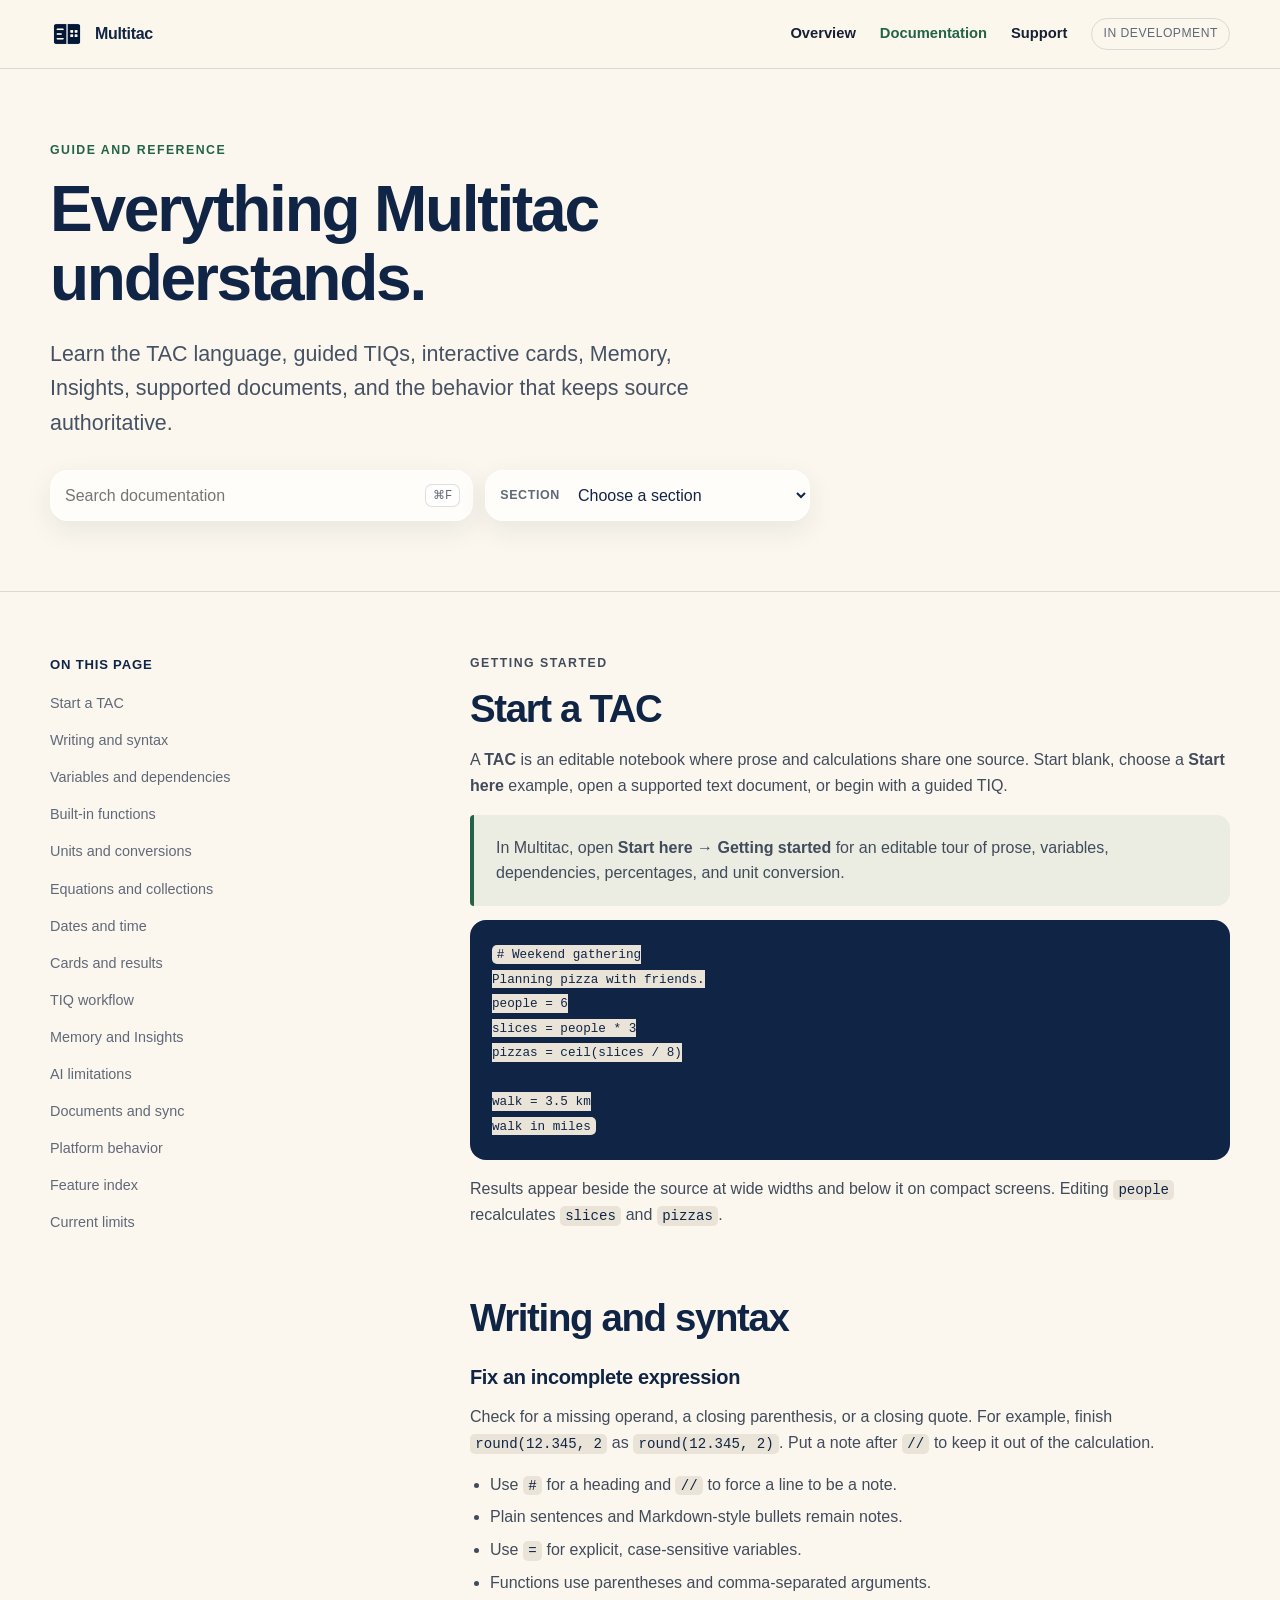
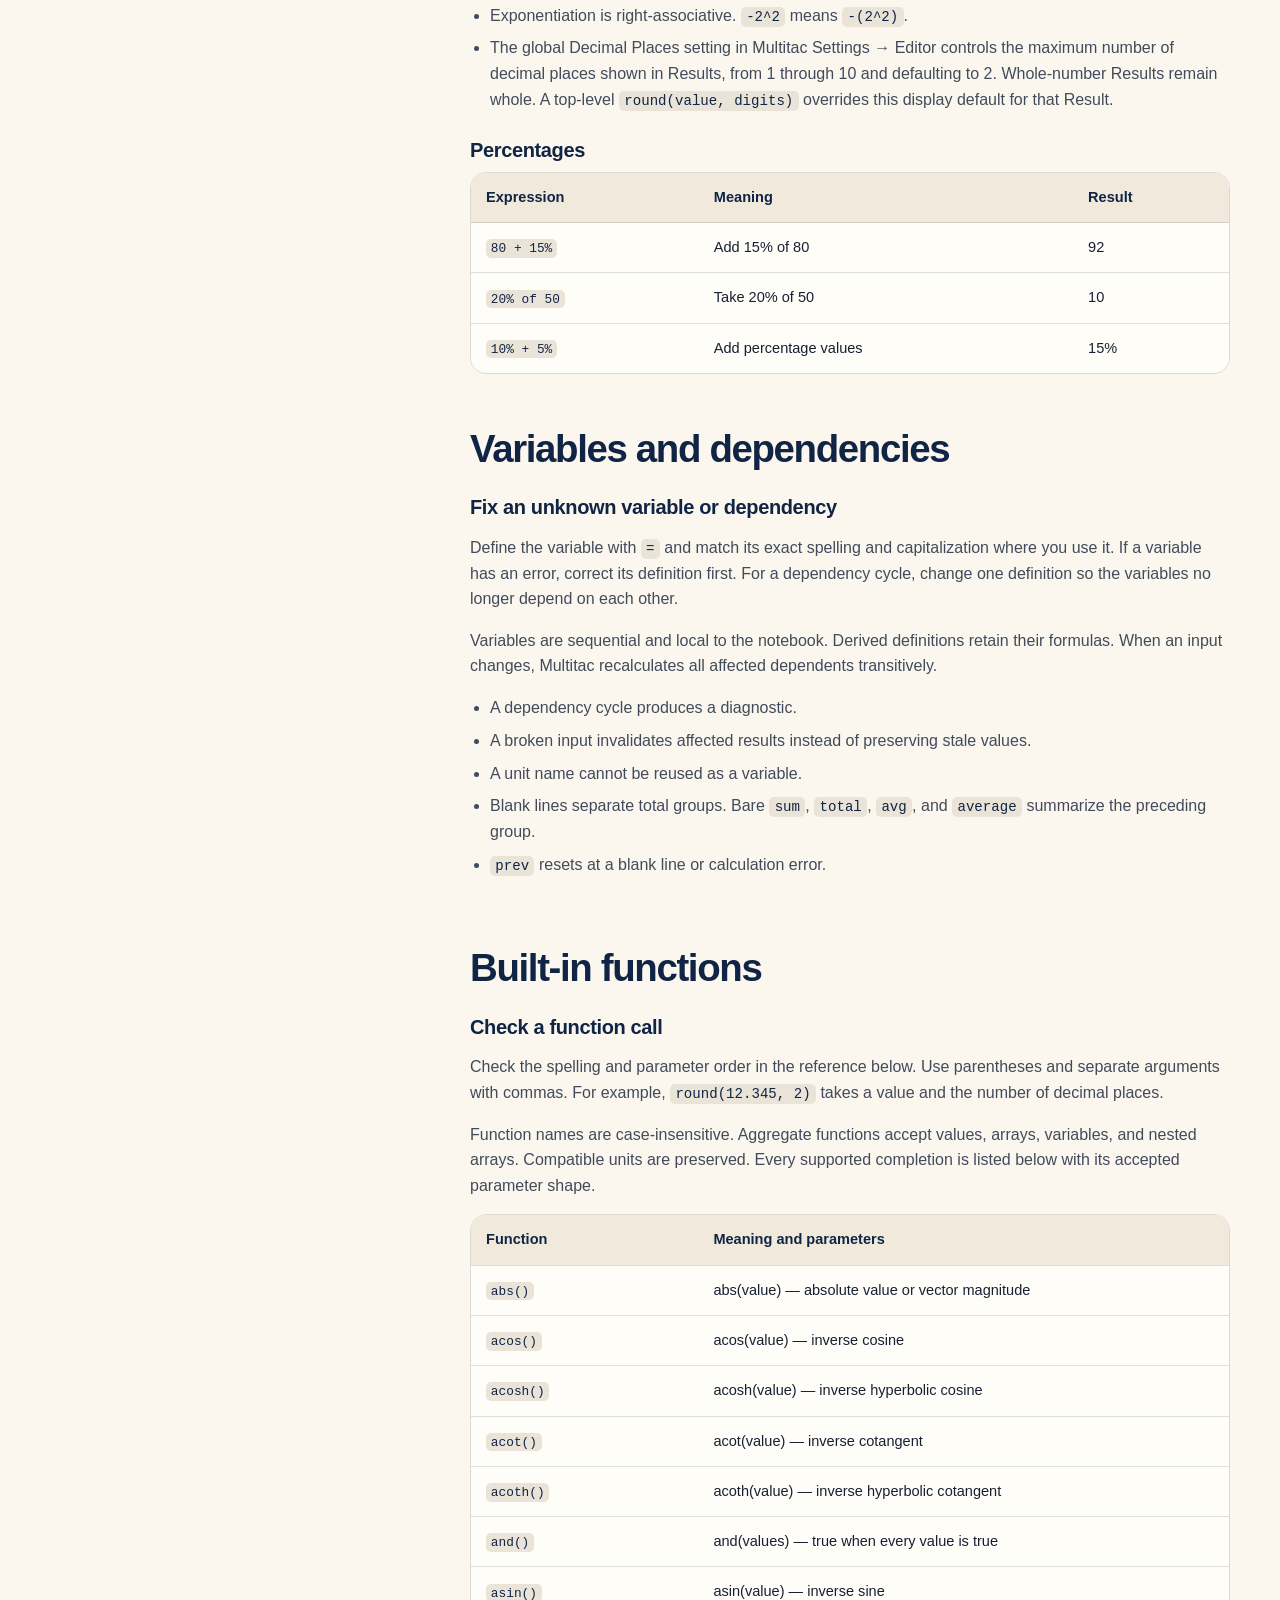
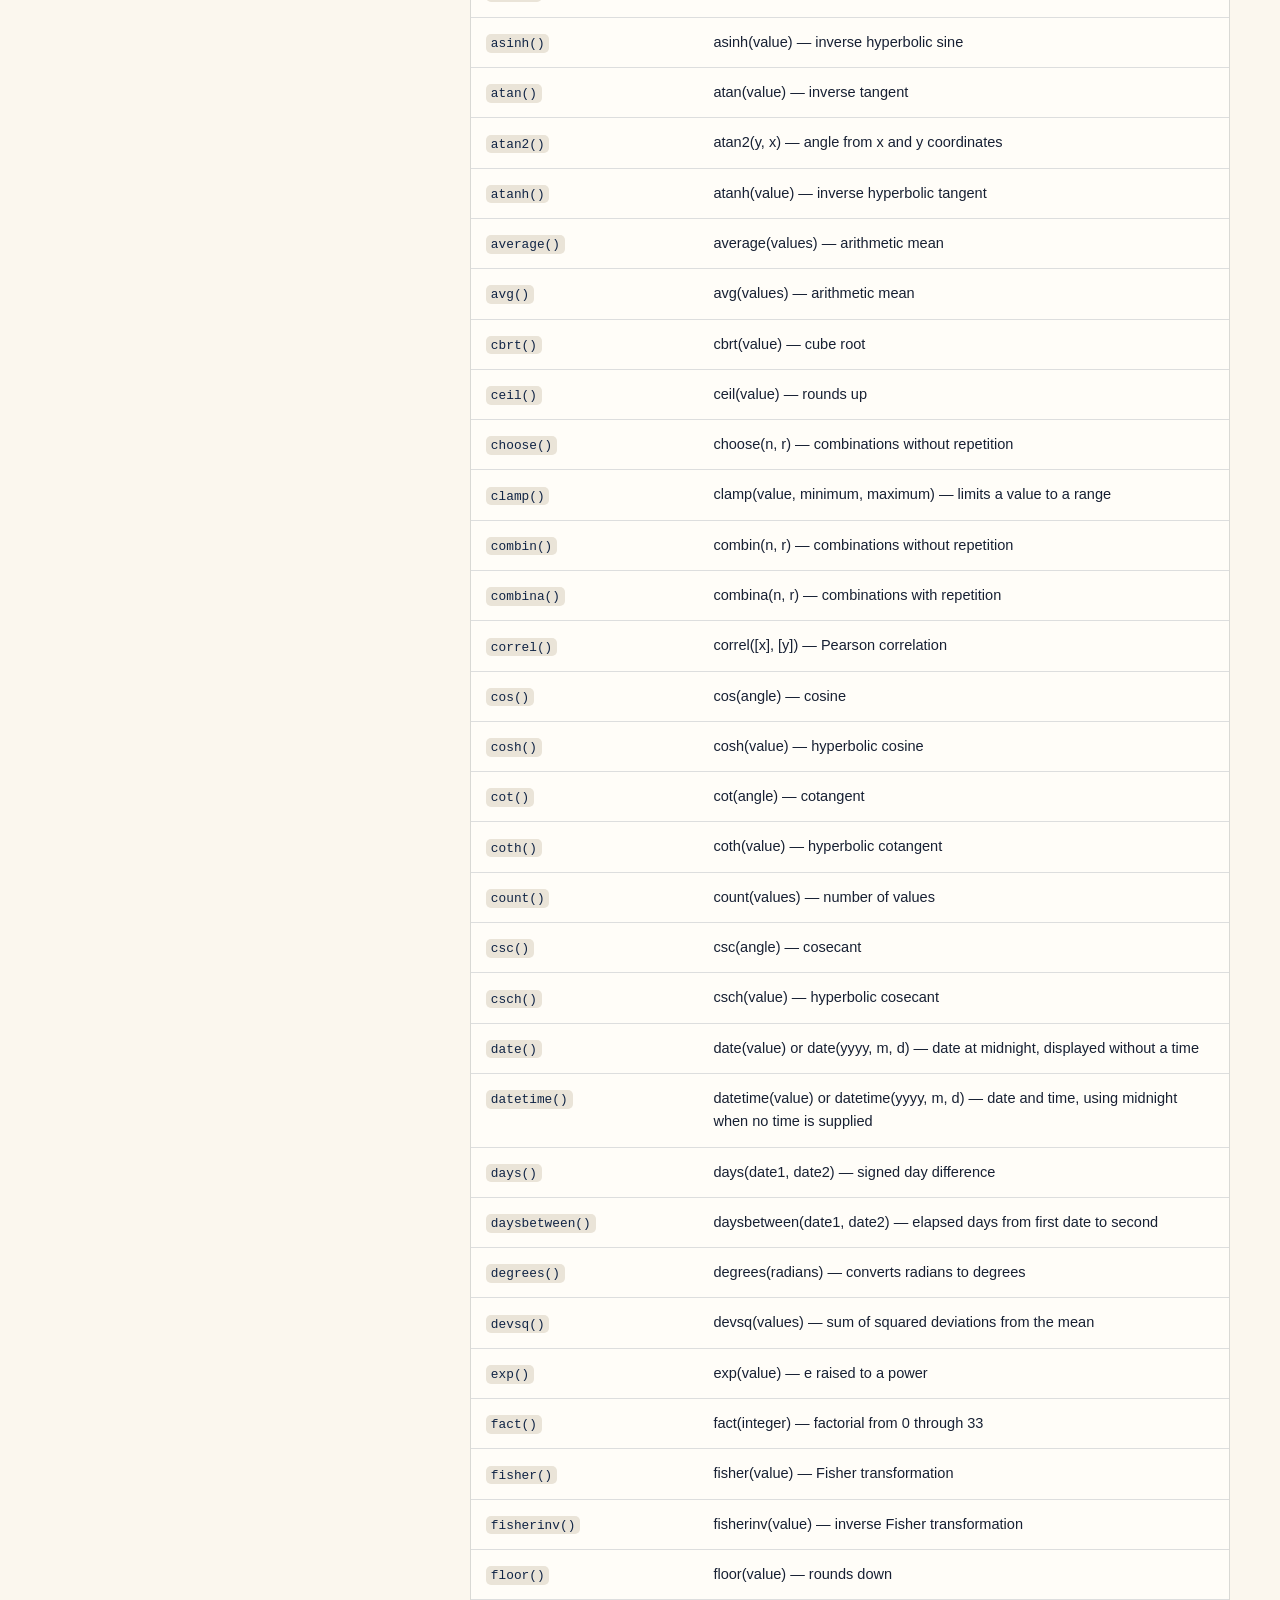
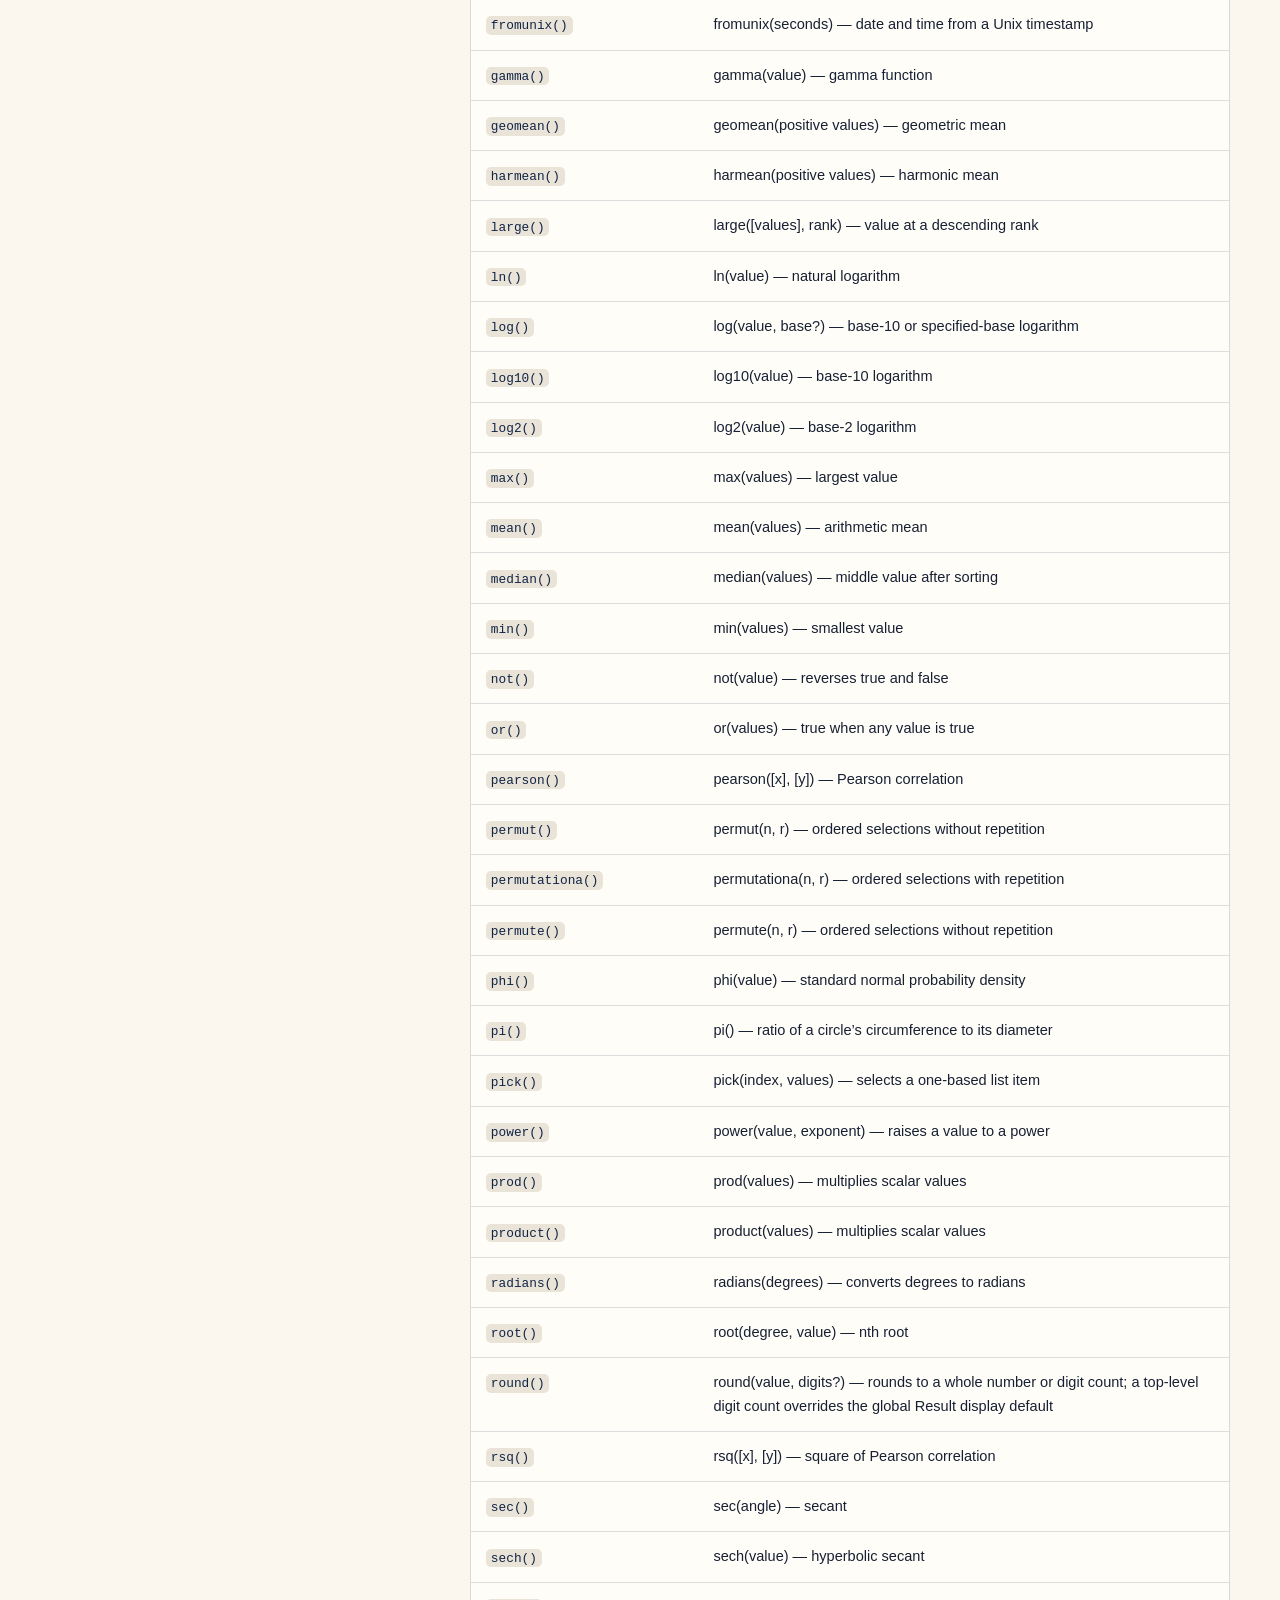
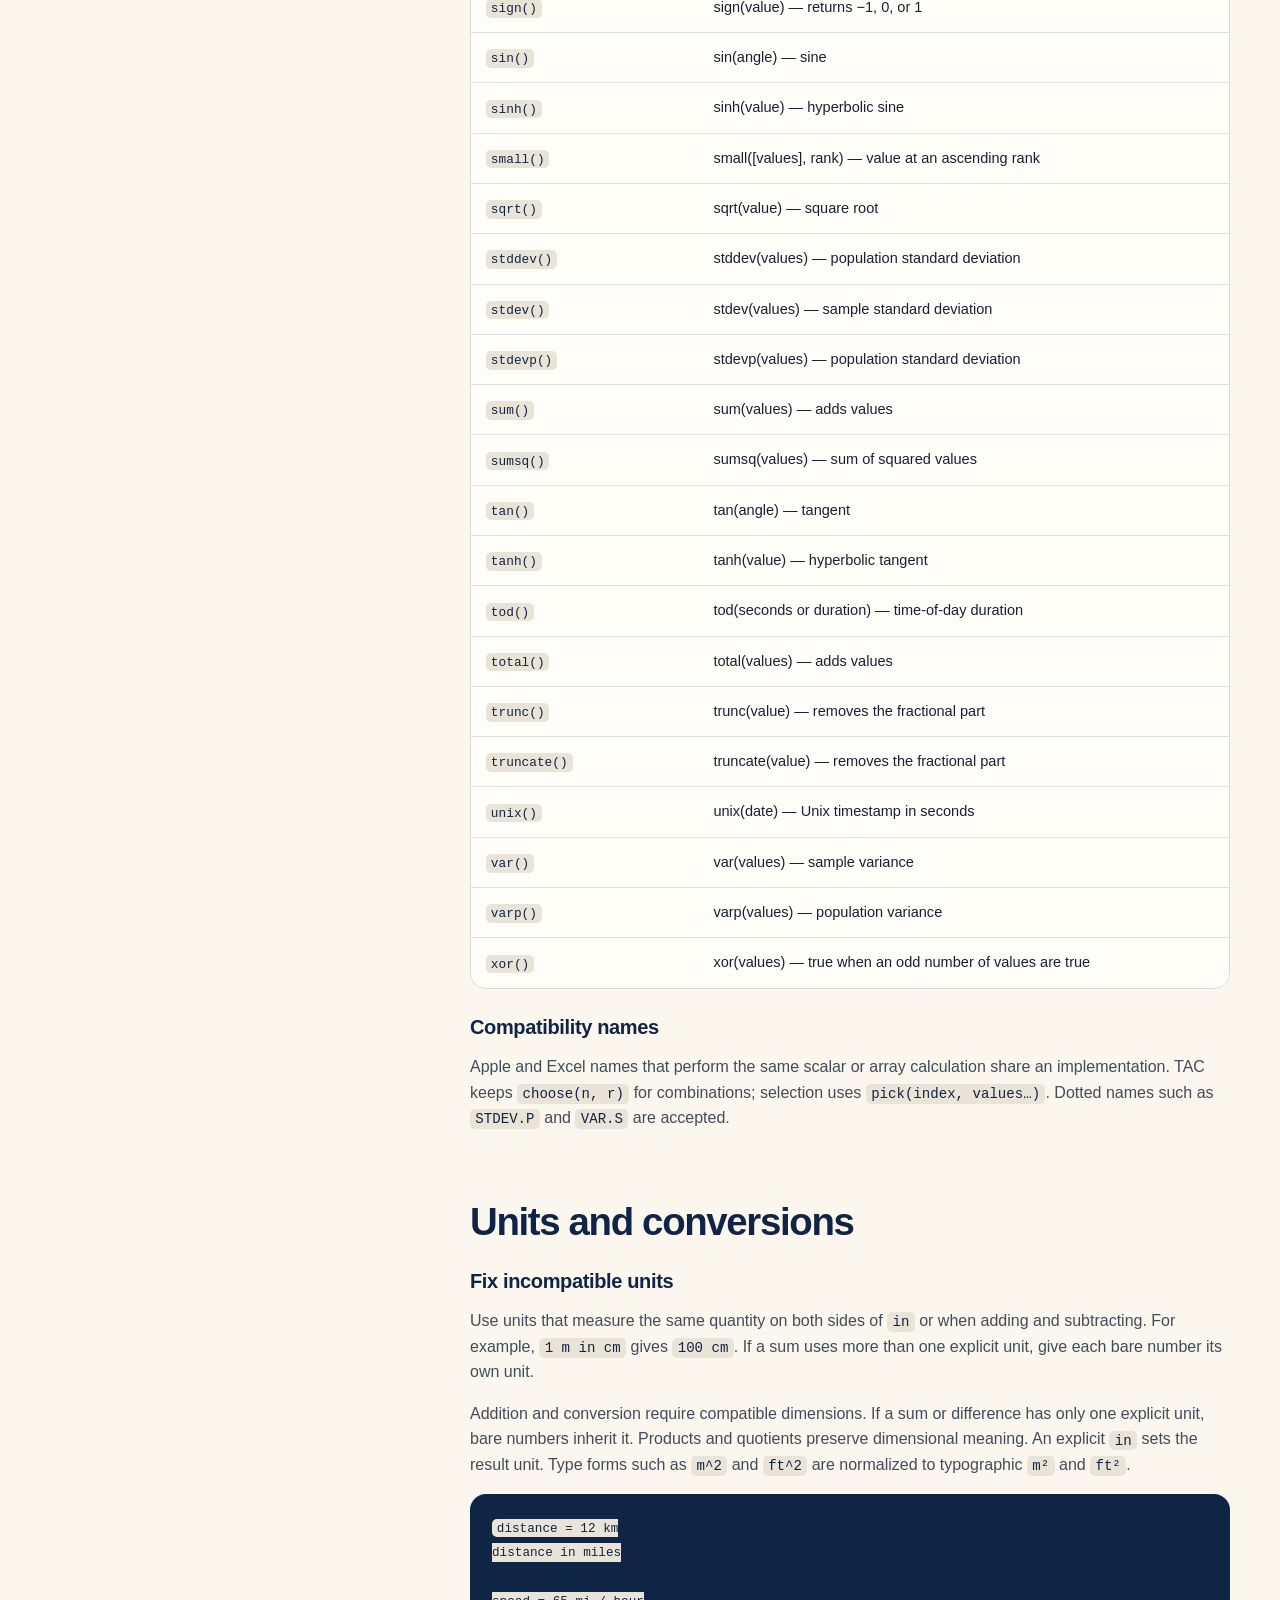
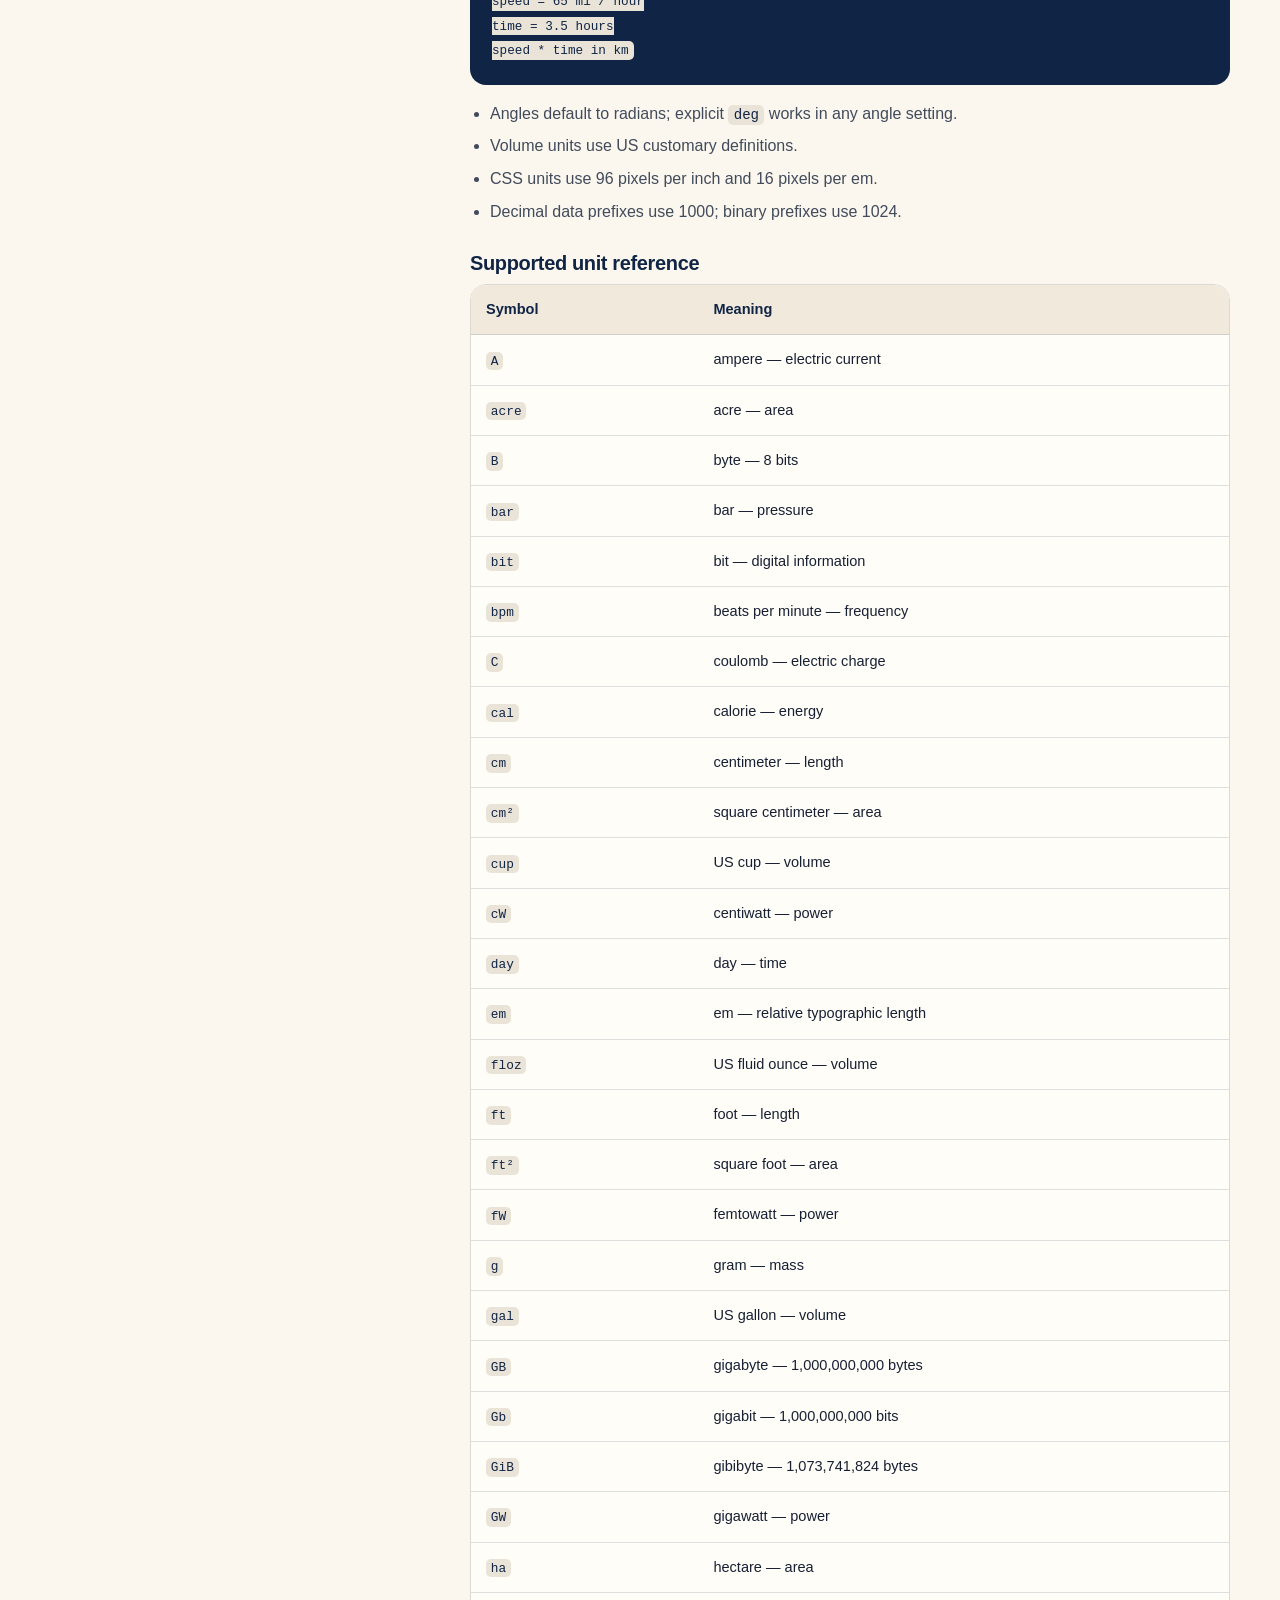
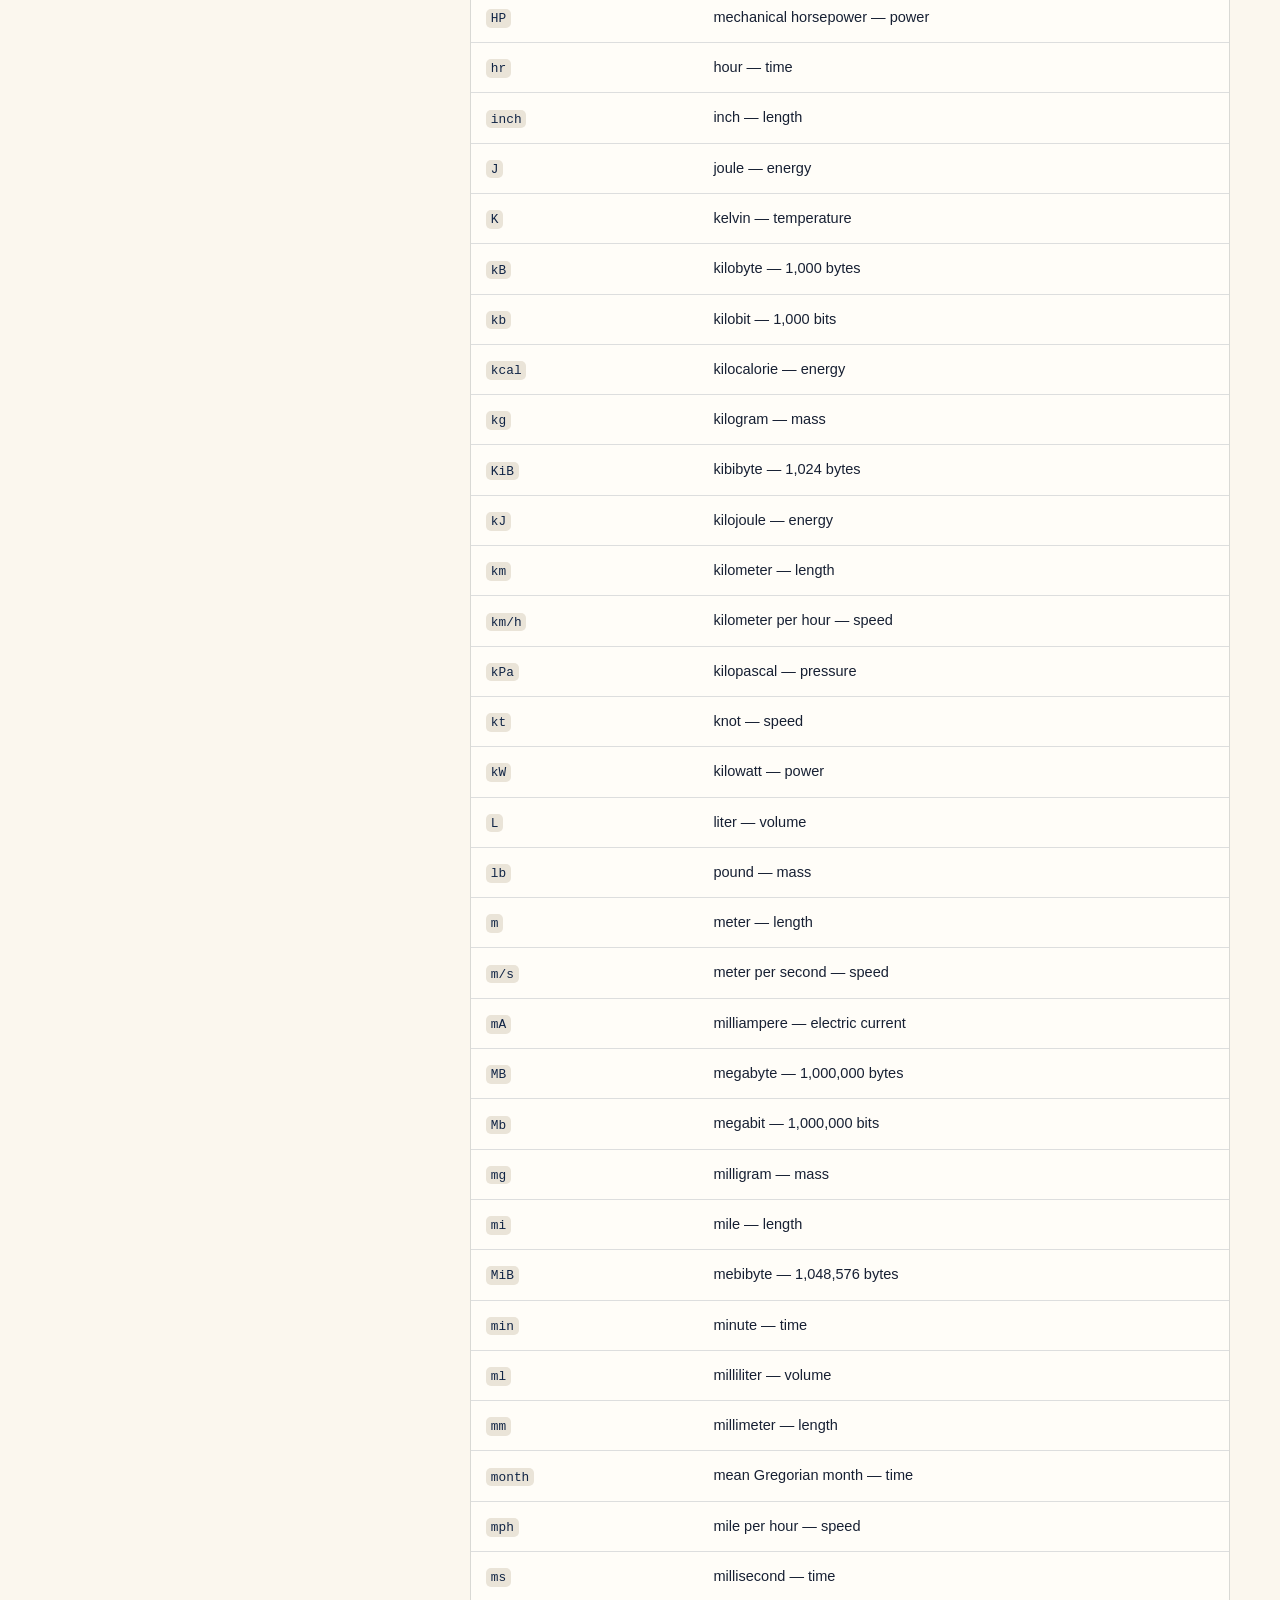
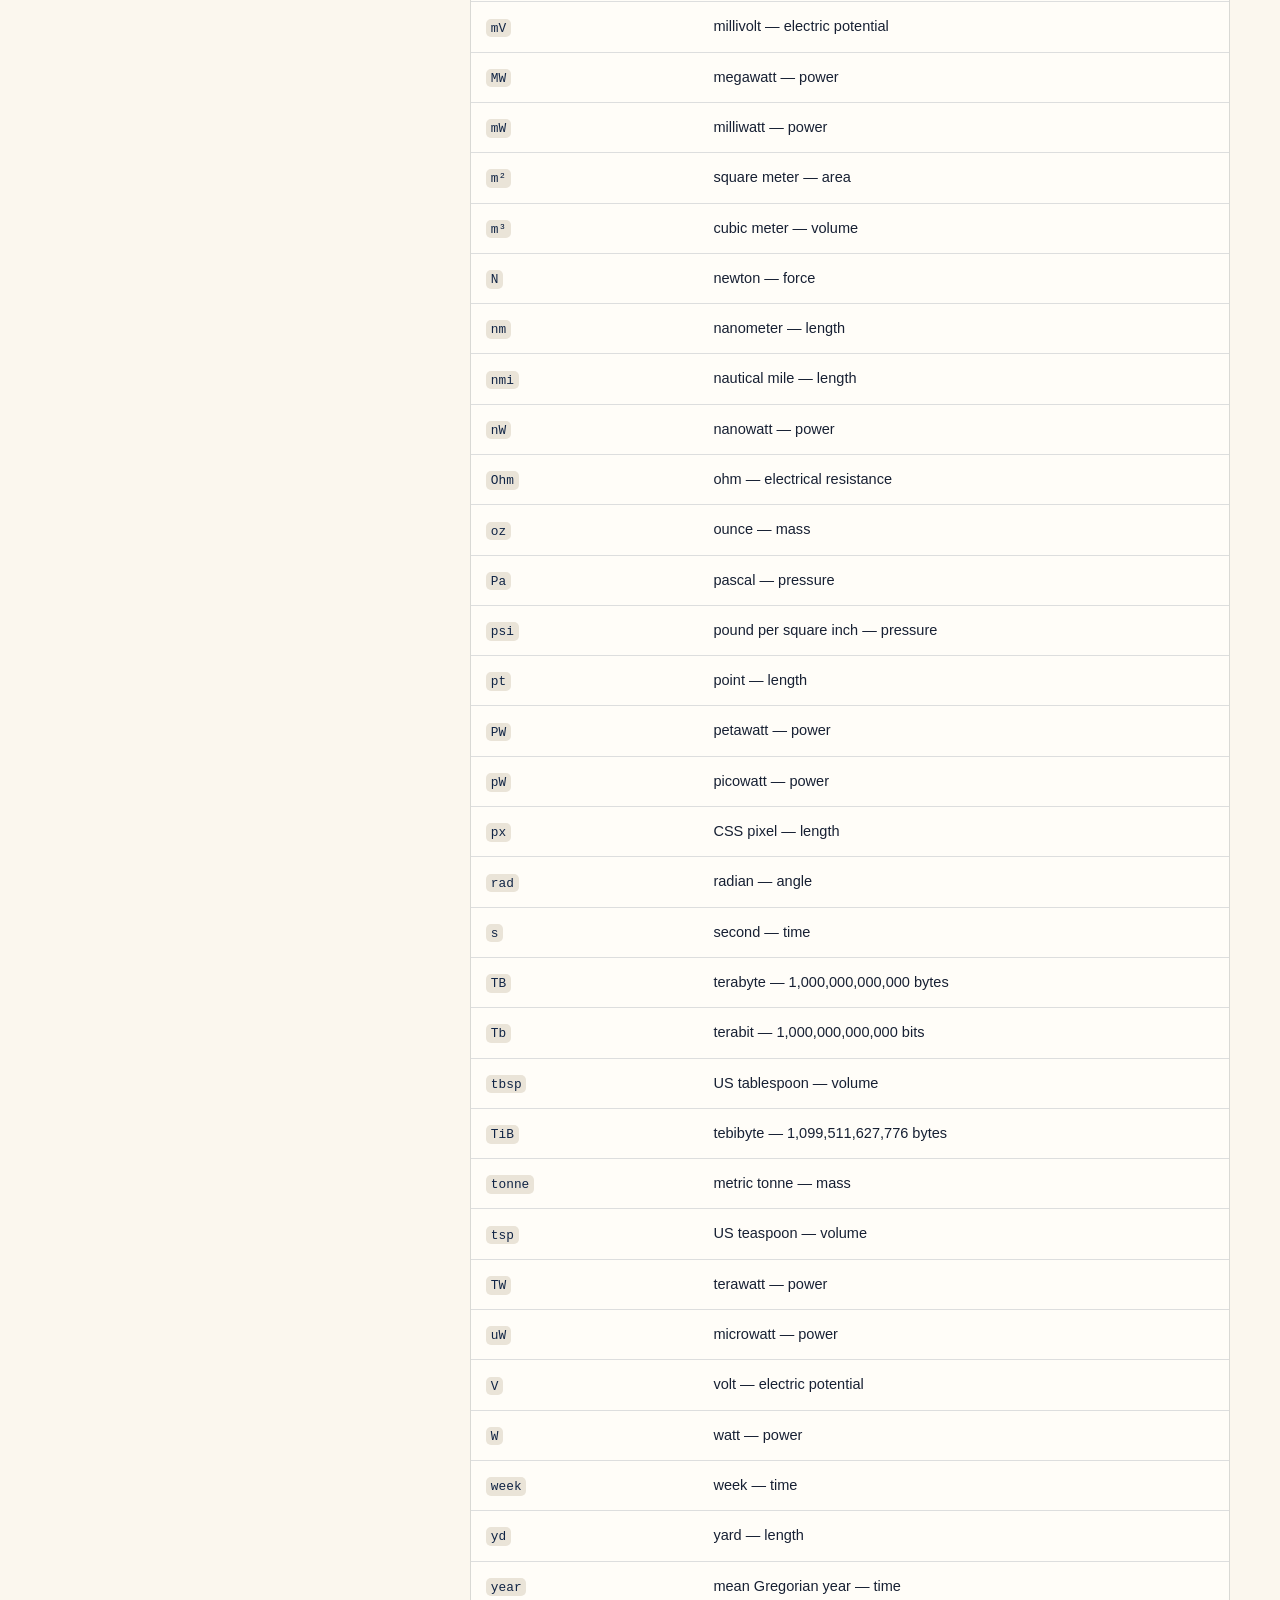
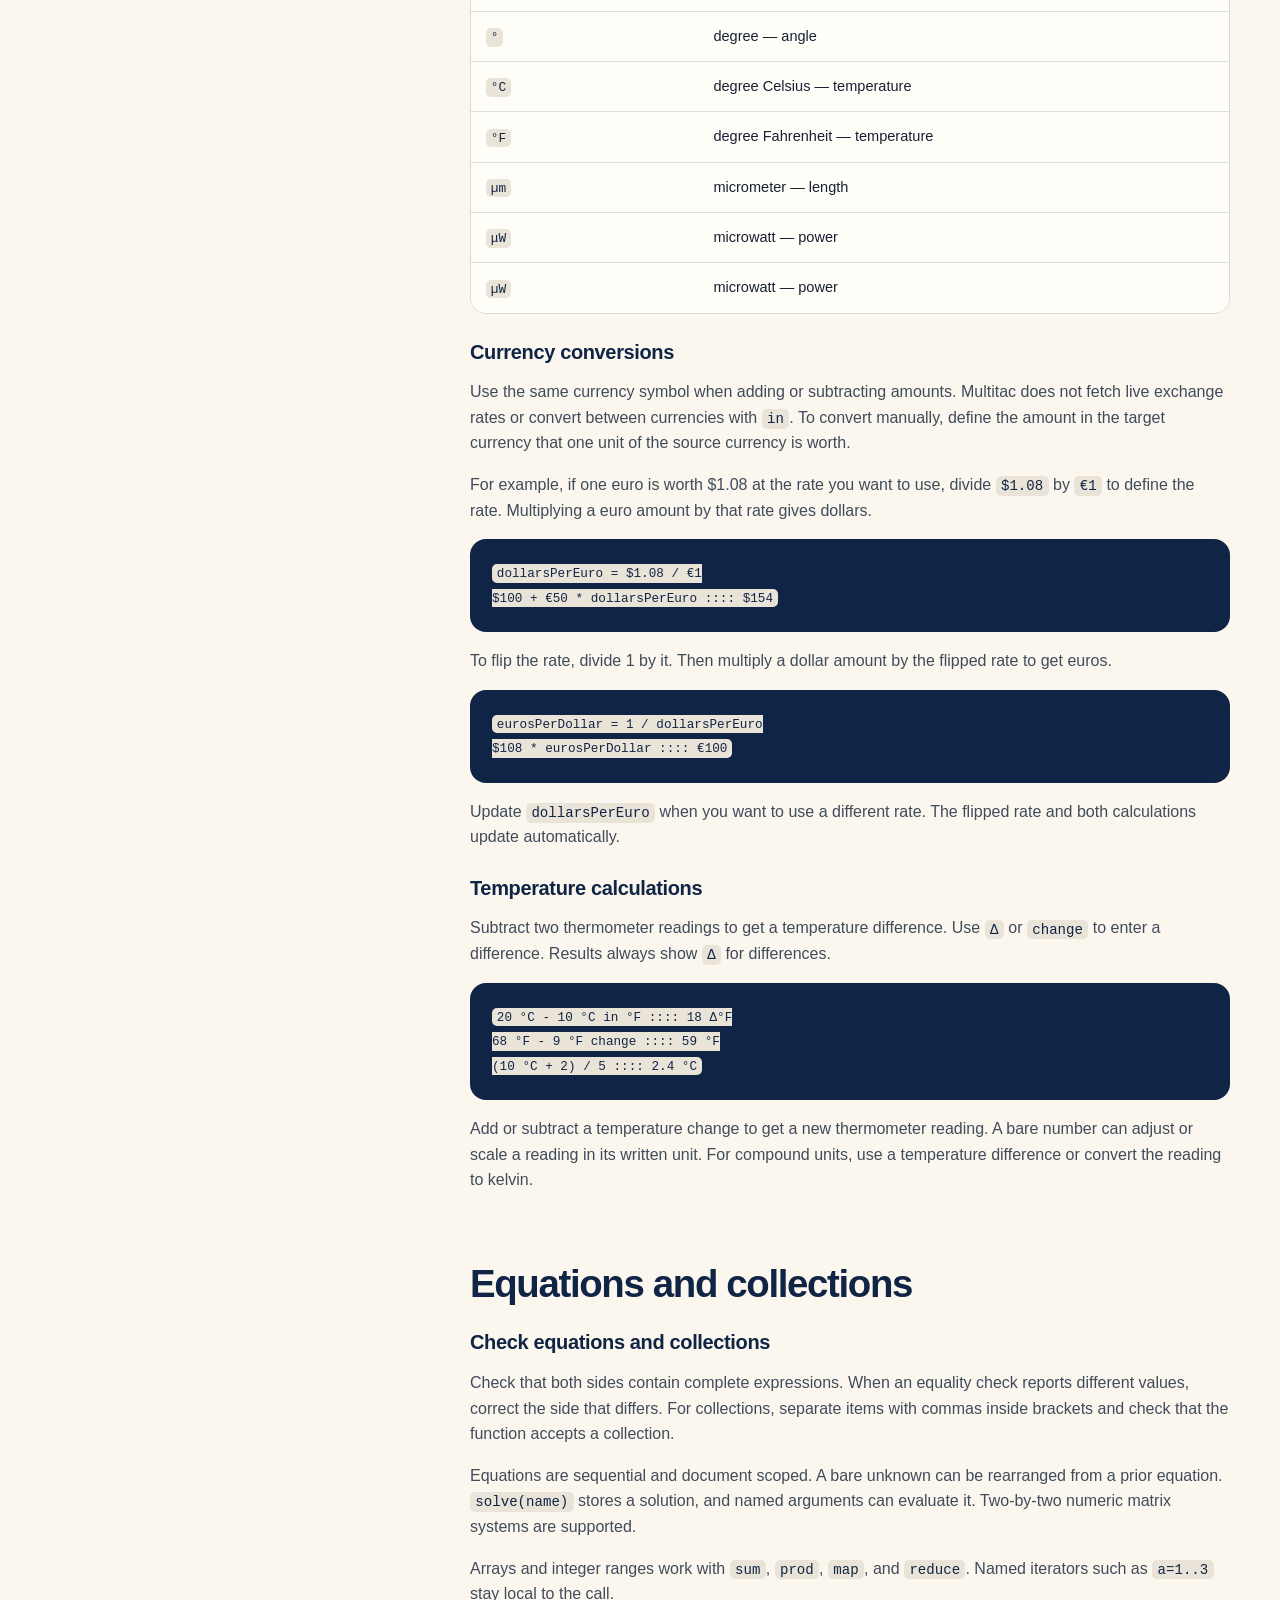
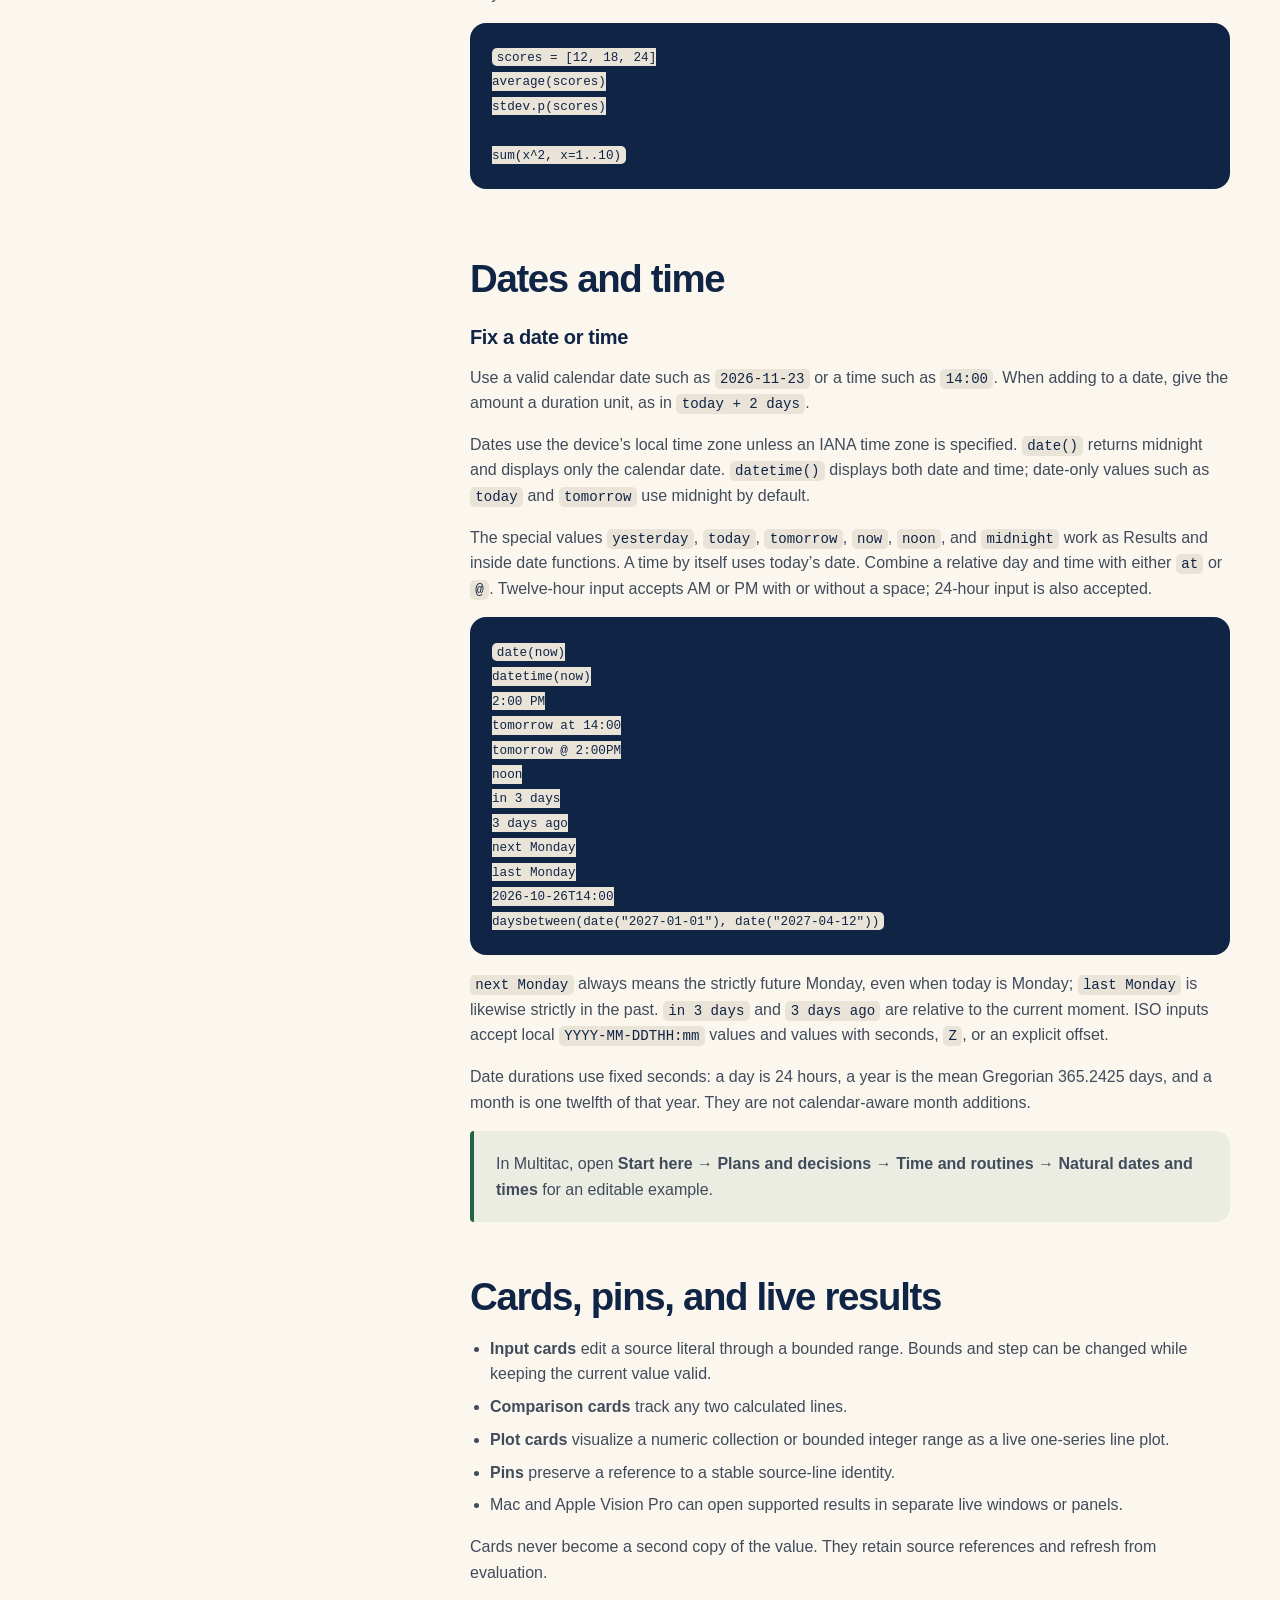
==== commit f6acd550: "Show direct and reciprocal currency rates" ====
--- a/docs/index.html
+++ b/docs/index.html
@@ -33,10 +33,13 @@
 time = 3.5 hours
 speed * time in km</code></pre><ul><li>Angles default to radians; explicit <code>deg</code> works in any angle setting.</li><li>Volume units use US customary definitions.</li><li>CSS units use 96 pixels per inch and 16 pixels per em.</li><li>Decimal data prefixes use 1000; binary prefixes use 1024.</li></ul><h3>Supported unit reference</h3><div class="table-wrap reference-table"><table><thead><tr><th>Symbol</th><th>Meaning</th></tr></thead><tbody><!-- GENERATED_UNIT_REFERENCE_START --><tr data-symbol="A"><td><code>A</code></td><td>ampere — electric current</td></tr><tr data-symbol="acre"><td><code>acre</code></td><td>acre — area</td></tr><tr data-symbol="B"><td><code>B</code></td><td>byte — 8 bits</td></tr><tr data-symbol="bar"><td><code>bar</code></td><td>bar — pressure</td></tr><tr data-symbol="bit"><td><code>bit</code></td><td>bit — digital information</td></tr><tr data-symbol="bpm"><td><code>bpm</code></td><td>beats per minute — frequency</td></tr><tr data-symbol="C"><td><code>C</code></td><td>coulomb — electric charge</td></tr><tr data-symbol="cal"><td><code>cal</code></td><td>calorie — energy</td></tr><tr data-symbol="cm"><td><code>cm</code></td><td>centimeter — length</td></tr><tr data-symbol="cm²"><td><code>cm²</code></td><td>square centimeter — area</td></tr><tr data-symbol="cup"><td><code>cup</code></td><td>US cup — volume</td></tr><tr data-symbol="cW"><td><code>cW</code></td><td>centiwatt — power</td></tr><tr data-symbol="day"><td><code>day</code></td><td>day — time</td></tr><tr data-symbol="em"><td><code>em</code></td><td>em — relative typographic length</td></tr><tr data-symbol="floz"><td><code>floz</code></td><td>US fluid ounce — volume</td></tr><tr data-symbol="ft"><td><code>ft</code></td><td>foot — length</td></tr><tr data-symbol="ft²"><td><code>ft²</code></td><td>square foot — area</td></tr><tr data-symbol="fW"><td><code>fW</code></td><td>femtowatt — power</td></tr><tr data-symbol="g"><td><code>g</code></td><td>gram — mass</td></tr><tr data-symbol="gal"><td><code>gal</code></td><td>US gallon — volume</td></tr><tr data-symbol="GB"><td><code>GB</code></td><td>gigabyte — 1,000,000,000 bytes</td></tr><tr data-symbol="Gb"><td><code>Gb</code></td><td>gigabit — 1,000,000,000 bits</td></tr><tr data-symbol="GiB"><td><code>GiB</code></td><td>gibibyte — 1,073,741,824 bytes</td></tr><tr data-symbol="GW"><td><code>GW</code></td><td>gigawatt — power</td></tr><tr data-symbol="ha"><td><code>ha</code></td><td>hectare — area</td></tr><tr data-symbol="HP"><td><code>HP</code></td><td>mechanical horsepower — power</td></tr><tr data-symbol="hr"><td><code>hr</code></td><td>hour — time</td></tr><tr data-symbol="inch"><td><code>inch</code></td><td>inch — length</td></tr><tr data-symbol="J"><td><code>J</code></td><td>joule — energy</td></tr><tr data-symbol="K"><td><code>K</code></td><td>kelvin — temperature</td></tr><tr data-symbol="kB"><td><code>kB</code></td><td>kilobyte — 1,000 bytes</td></tr><tr data-symbol="kb"><td><code>kb</code></td><td>kilobit — 1,000 bits</td></tr><tr data-symbol="kcal"><td><code>kcal</code></td><td>kilocalorie — energy</td></tr><tr data-symbol="kg"><td><code>kg</code></td><td>kilogram — mass</td></tr><tr data-symbol="KiB"><td><code>KiB</code></td><td>kibibyte — 1,024 bytes</td></tr><tr data-symbol="kJ"><td><code>kJ</code></td><td>kilojoule — energy</td></tr><tr data-symbol="km"><td><code>km</code></td><td>kilometer — length</td></tr><tr data-symbol="km/h"><td><code>km/h</code></td><td>kilometer per hour — speed</td></tr><tr data-symbol="kPa"><td><code>kPa</code></td><td>kilopascal — pressure</td></tr><tr data-symbol="kt"><td><code>kt</code></td><td>knot — speed</td></tr><tr data-symbol="kW"><td><code>kW</code></td><td>kilowatt — power</td></tr><tr data-symbol="L"><td><code>L</code></td><td>liter — volume</td></tr><tr data-symbol="lb"><td><code>lb</code></td><td>pound — mass</td></tr><tr data-symbol="m"><td><code>m</code></td><td>meter — length</td></tr><tr data-symbol="m/s"><td><code>m/s</code></td><td>meter per second — speed</td></tr><tr data-symbol="mA"><td><code>mA</code></td><td>milliampere — electric current</td></tr><tr data-symbol="MB"><td><code>MB</code></td><td>megabyte — 1,000,000 bytes</td></tr><tr data-symbol="Mb"><td><code>Mb</code></td><td>megabit — 1,000,000 bits</td></tr><tr data-symbol="mg"><td><code>mg</code></td><td>milligram — mass</td></tr><tr data-symbol="mi"><td><code>mi</code></td><td>mile — length</td></tr><tr data-symbol="MiB"><td><code>MiB</code></td><td>mebibyte — 1,048,576 bytes</td></tr><tr data-symbol="min"><td><code>min</code></td><td>minute — time</td></tr><tr data-symbol="ml"><td><code>ml</code></td><td>milliliter — volume</td></tr><tr data-symbol="mm"><td><code>mm</code></td><td>millimeter — length</td></tr><tr data-symbol="month"><td><code>month</code></td><td>mean Gregorian month — time</td></tr><tr data-symbol="mph"><td><code>mph</code></td><td>mile per hour — speed</td></tr><tr data-symbol="ms"><td><code>ms</code></td><td>millisecond — time</td></tr><tr data-symbol="mV"><td><code>mV</code></td><td>millivolt — electric potential</td></tr><tr data-symbol="MW"><td><code>MW</code></td><td>megawatt — power</td></tr><tr data-symbol="mW"><td><code>mW</code></td><td>milliwatt — power</td></tr><tr data-symbol="m²"><td><code>m²</code></td><td>square meter — area</td></tr><tr data-symbol="m³"><td><code>m³</code></td><td>cubic meter — volume</td></tr><tr data-symbol="N"><td><code>N</code></td><td>newton — force</td></tr><tr data-symbol="nm"><td><code>nm</code></td><td>nanometer — length</td></tr><tr data-symbol="nmi"><td><code>nmi</code></td><td>nautical mile — length</td></tr><tr data-symbol="nW"><td><code>nW</code></td><td>nanowatt — power</td></tr><tr data-symbol="Ohm"><td><code>Ohm</code></td><td>ohm — electrical resistance</td></tr><tr data-symbol="oz"><td><code>oz</code></td><td>ounce — mass</td></tr><tr data-symbol="Pa"><td><code>Pa</code></td><td>pascal — pressure</td></tr><tr data-symbol="psi"><td><code>psi</code></td><td>pound per square inch — pressure</td></tr><tr data-symbol="pt"><td><code>pt</code></td><td>point — length</td></tr><tr data-symbol="PW"><td><code>PW</code></td><td>petawatt — power</td></tr><tr data-symbol="pW"><td><code>pW</code></td><td>picowatt — power</td></tr><tr data-symbol="px"><td><code>px</code></td><td>CSS pixel — length</td></tr><tr data-symbol="rad"><td><code>rad</code></td><td>radian — angle</td></tr><tr data-symbol="s"><td><code>s</code></td><td>second — time</td></tr><tr data-symbol="TB"><td><code>TB</code></td><td>terabyte — 1,000,000,000,000 bytes</td></tr><tr data-symbol="Tb"><td><code>Tb</code></td><td>terabit — 1,000,000,000,000 bits</td></tr><tr data-symbol="tbsp"><td><code>tbsp</code></td><td>US tablespoon — volume</td></tr><tr data-symbol="TiB"><td><code>TiB</code></td><td>tebibyte — 1,099,511,627,776 bytes</td></tr><tr data-symbol="tonne"><td><code>tonne</code></td><td>metric tonne — mass</td></tr><tr data-symbol="tsp"><td><code>tsp</code></td><td>US teaspoon — volume</td></tr><tr data-symbol="TW"><td><code>TW</code></td><td>terawatt — power</td></tr><tr data-symbol="uW"><td><code>uW</code></td><td>microwatt — power</td></tr><tr data-symbol="V"><td><code>V</code></td><td>volt — electric potential</td></tr><tr data-symbol="W"><td><code>W</code></td><td>watt — power</td></tr><tr data-symbol="week"><td><code>week</code></td><td>week — time</td></tr><tr data-symbol="yd"><td><code>yd</code></td><td>yard — length</td></tr><tr data-symbol="year"><td><code>year</code></td><td>mean Gregorian year — time</td></tr><tr data-symbol="°"><td><code>°</code></td><td>degree — angle</td></tr><tr data-symbol="°C"><td><code>°C</code></td><td>degree Celsius — temperature</td></tr><tr data-symbol="°F"><td><code>°F</code></td><td>degree Fahrenheit — temperature</td></tr><tr data-symbol="µm"><td><code>µm</code></td><td>micrometer — length</td></tr><tr data-symbol="μW"><td><code>μW</code></td><td>microwatt — power</td></tr><tr data-symbol="µW"><td><code>µW</code></td><td>microwatt — power</td></tr><!-- GENERATED_UNIT_REFERENCE_END --></tbody></table></div><h3 id="currency-conversions">Currency conversions</h3>
 <p>Use the same currency symbol when adding or subtracting amounts. Multitac does not fetch live exchange rates or convert between currencies with <code>in</code>. To convert manually, define the amount in the target currency that one unit of the source currency is worth.</p>
-<p>For example, if one euro is worth $1.08 at the rate you want to use, enter:</p>
-<pre><code>dollarsPerEuro = $1.08
-$100 + (€50 / €1) * dollarsPerEuro :::: $154</code></pre>
-<p>Dividing by <code>€1</code> gives a plain count of euros. Multiplying that count by <code>dollarsPerEuro</code> gives the dollar amount to add. Update the variable when you want to use a different rate.</p>
+<p>For example, if one euro is worth $1.08 at the rate you want to use, divide <code>$1.08</code> by <code>€1</code> to define the rate. Multiplying a euro amount by that rate gives dollars.</p>
+<pre><code>dollarsPerEuro = $1.08 / €1
+$100 + €50 * dollarsPerEuro :::: $154</code></pre>
+<p>To flip the rate, divide 1 by it. Then multiply a dollar amount by the flipped rate to get euros.</p>
+<pre><code>eurosPerDollar = 1 / dollarsPerEuro
+$108 * eurosPerDollar :::: €100</code></pre>
+<p>Update <code>dollarsPerEuro</code> when you want to use a different rate. The flipped rate and both calculations update automatically.</p>
 <h3 id="temperature-calculations">Temperature calculations</h3>
 <p>Subtract two thermometer readings to get a temperature difference. Use <code>Δ</code> or <code>change</code> to enter a difference. Results always show <code>Δ</code> for differences.</p>
 <pre><code>20 °C - 10 °C in °F :::: 18 Δ°F
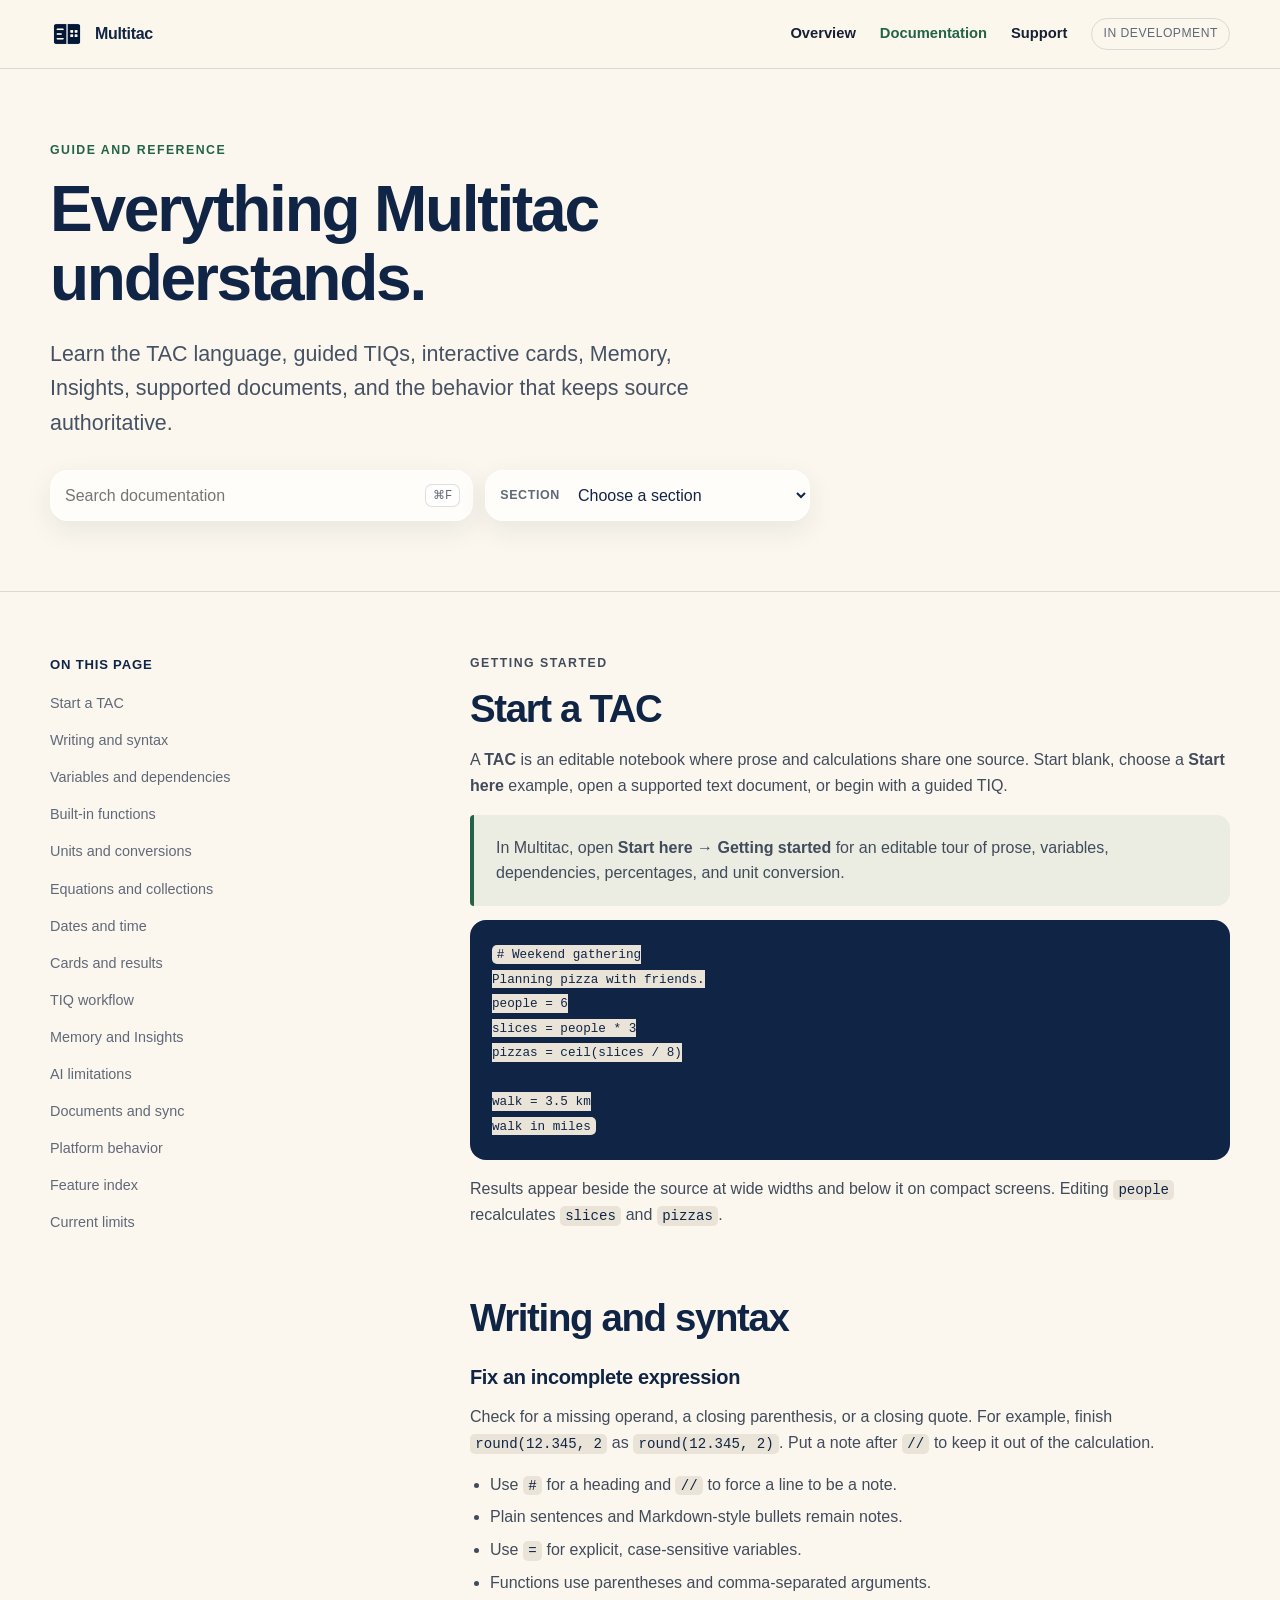
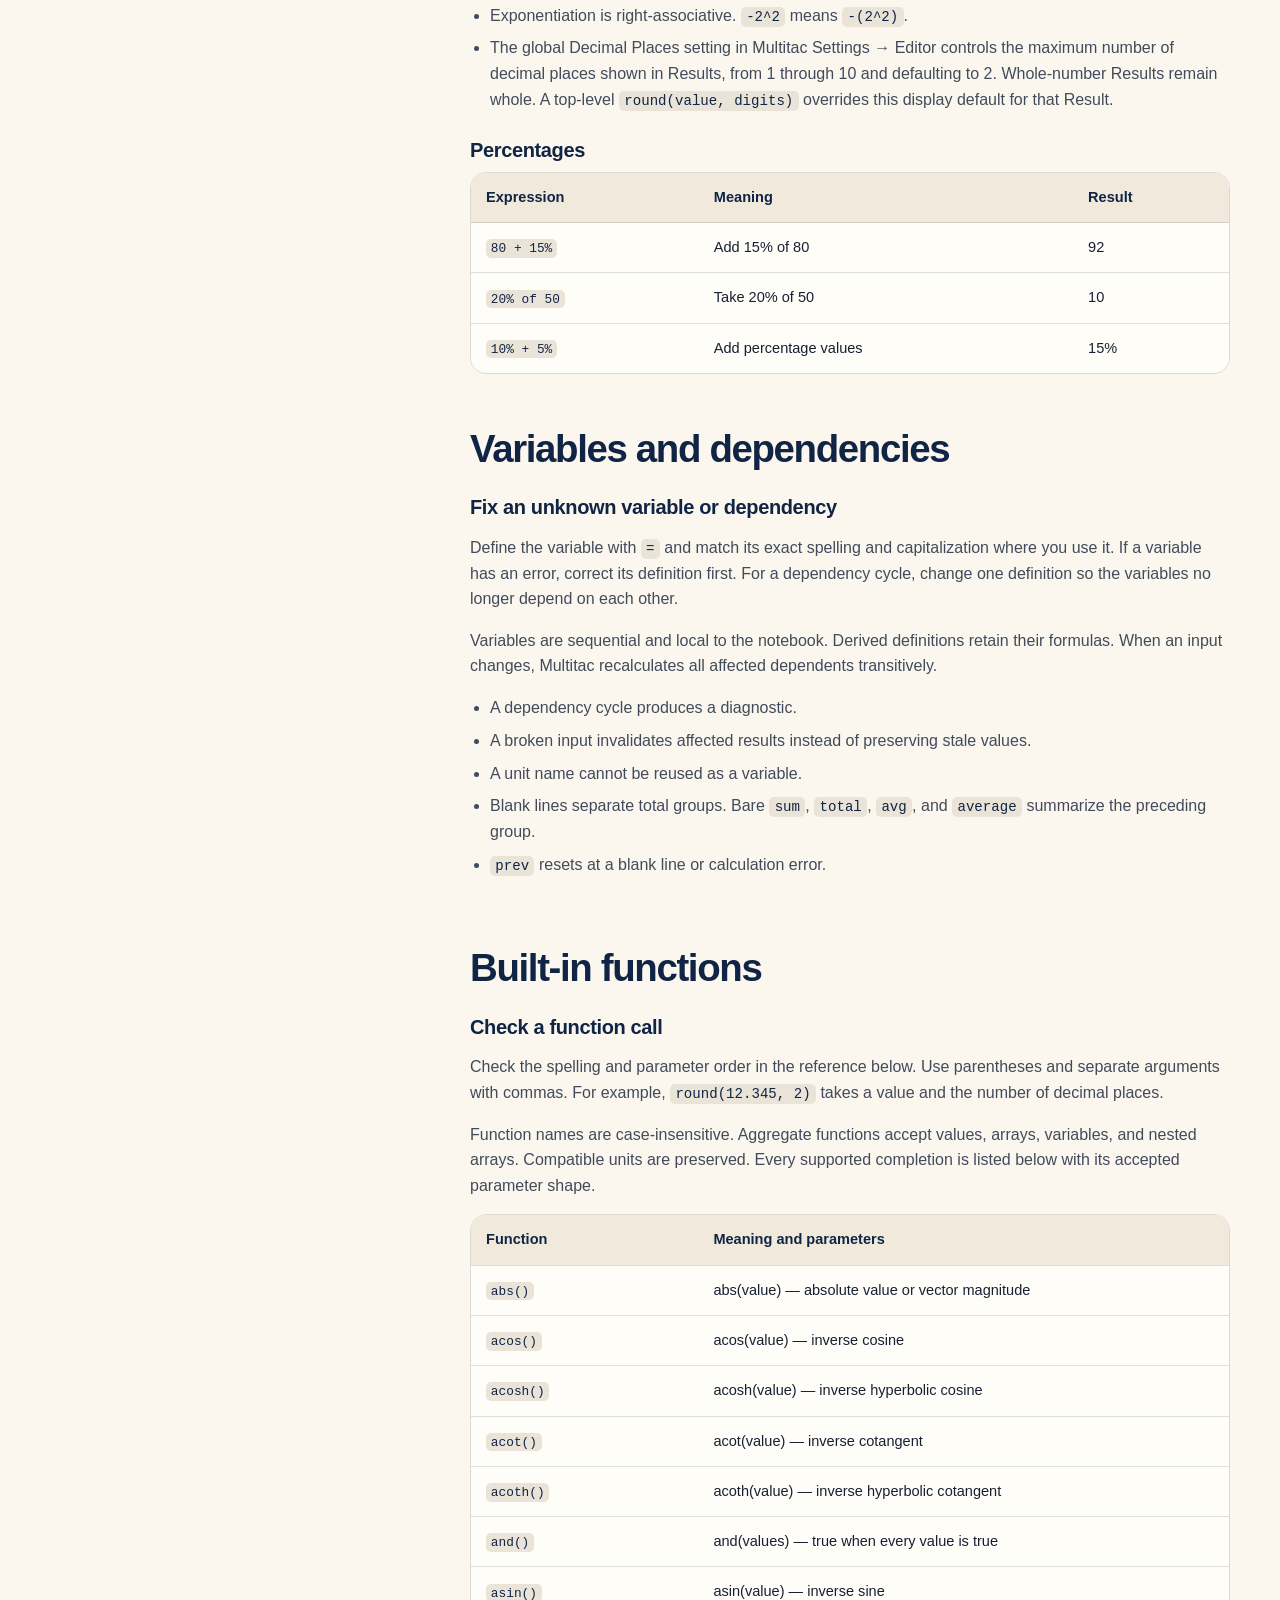
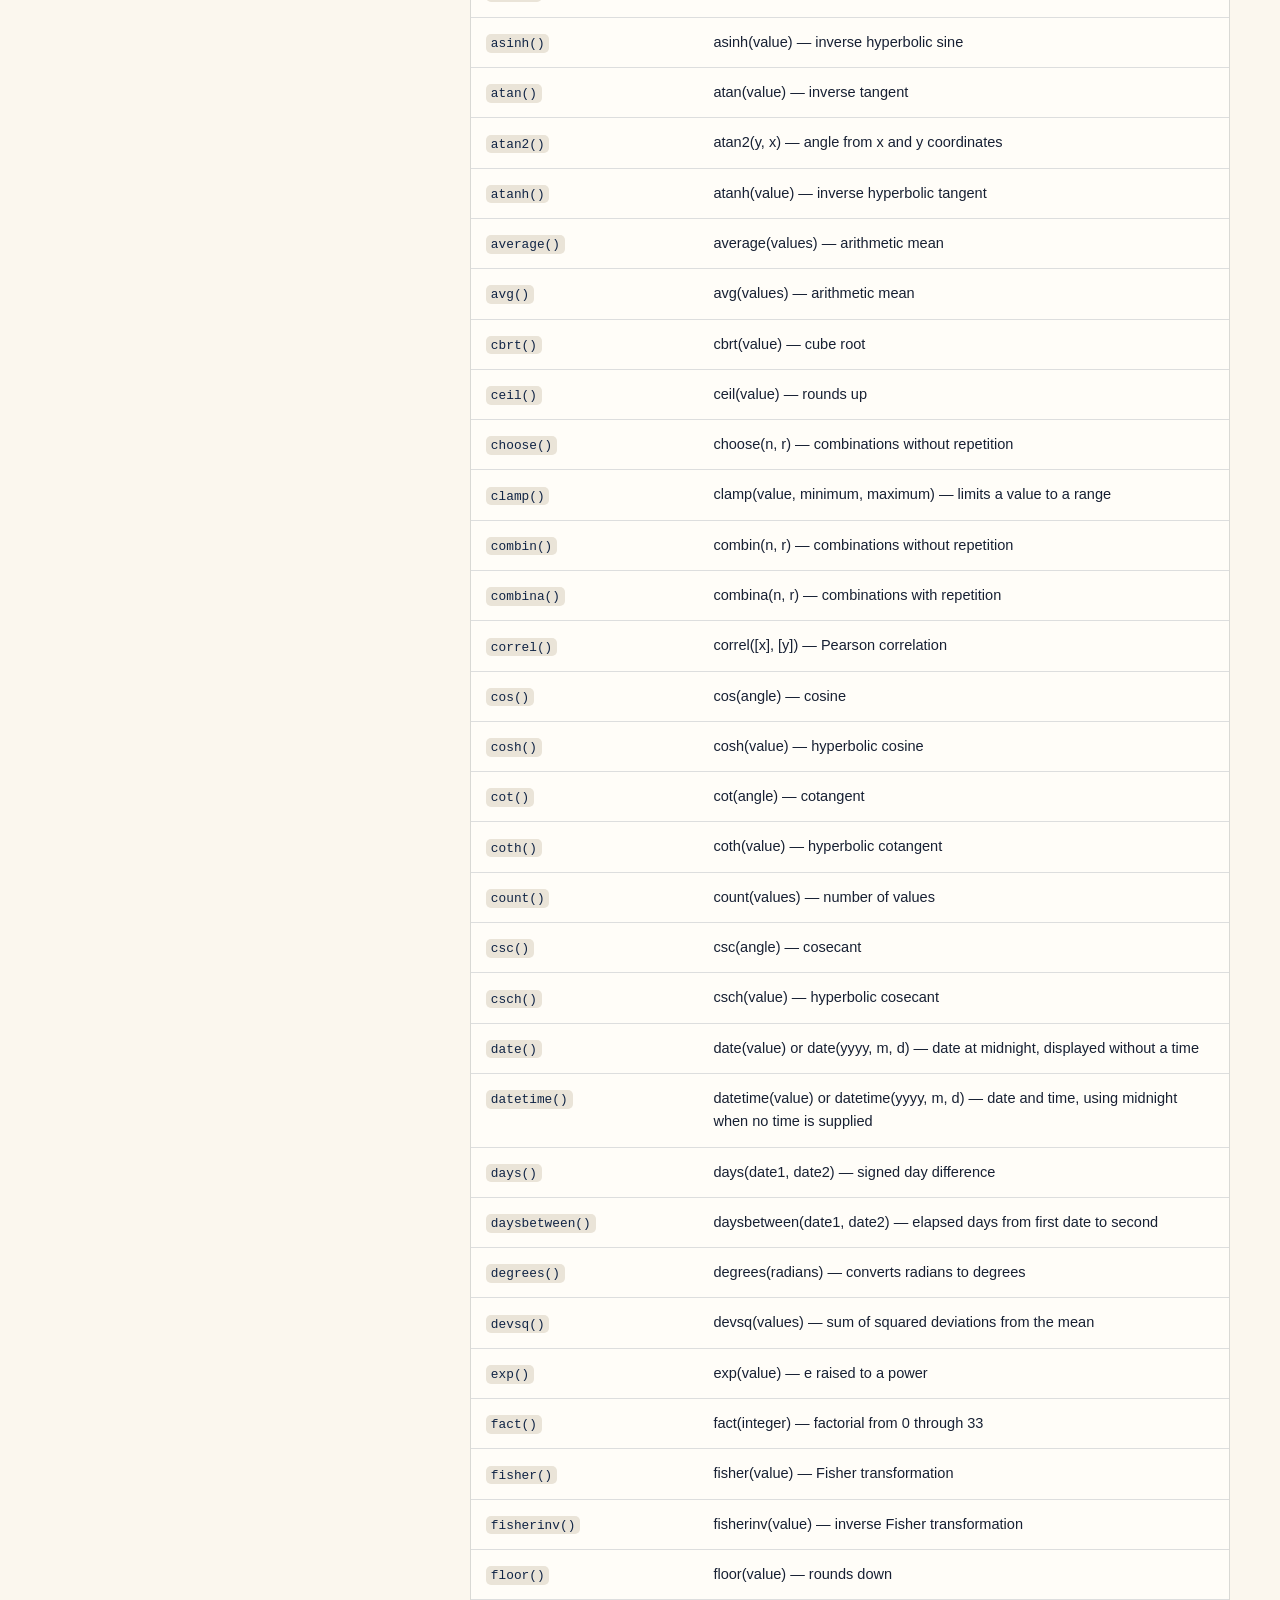
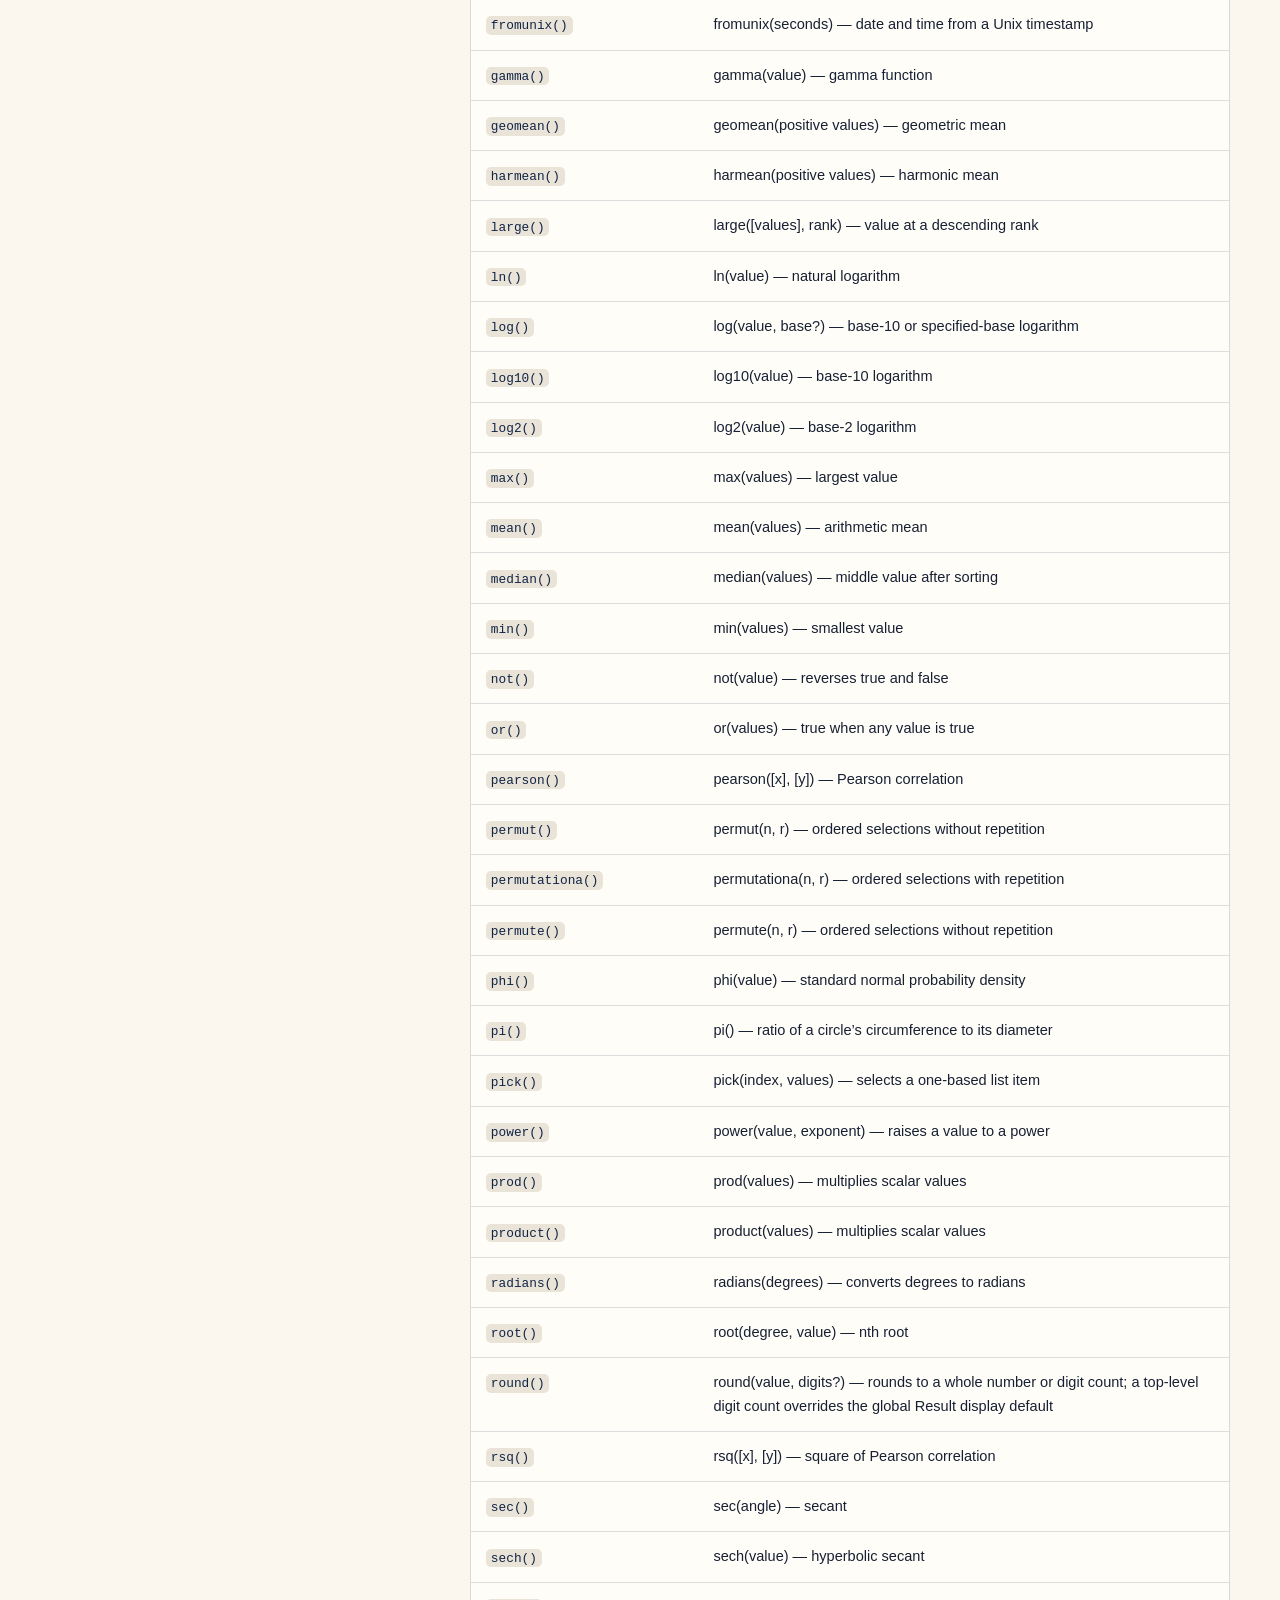
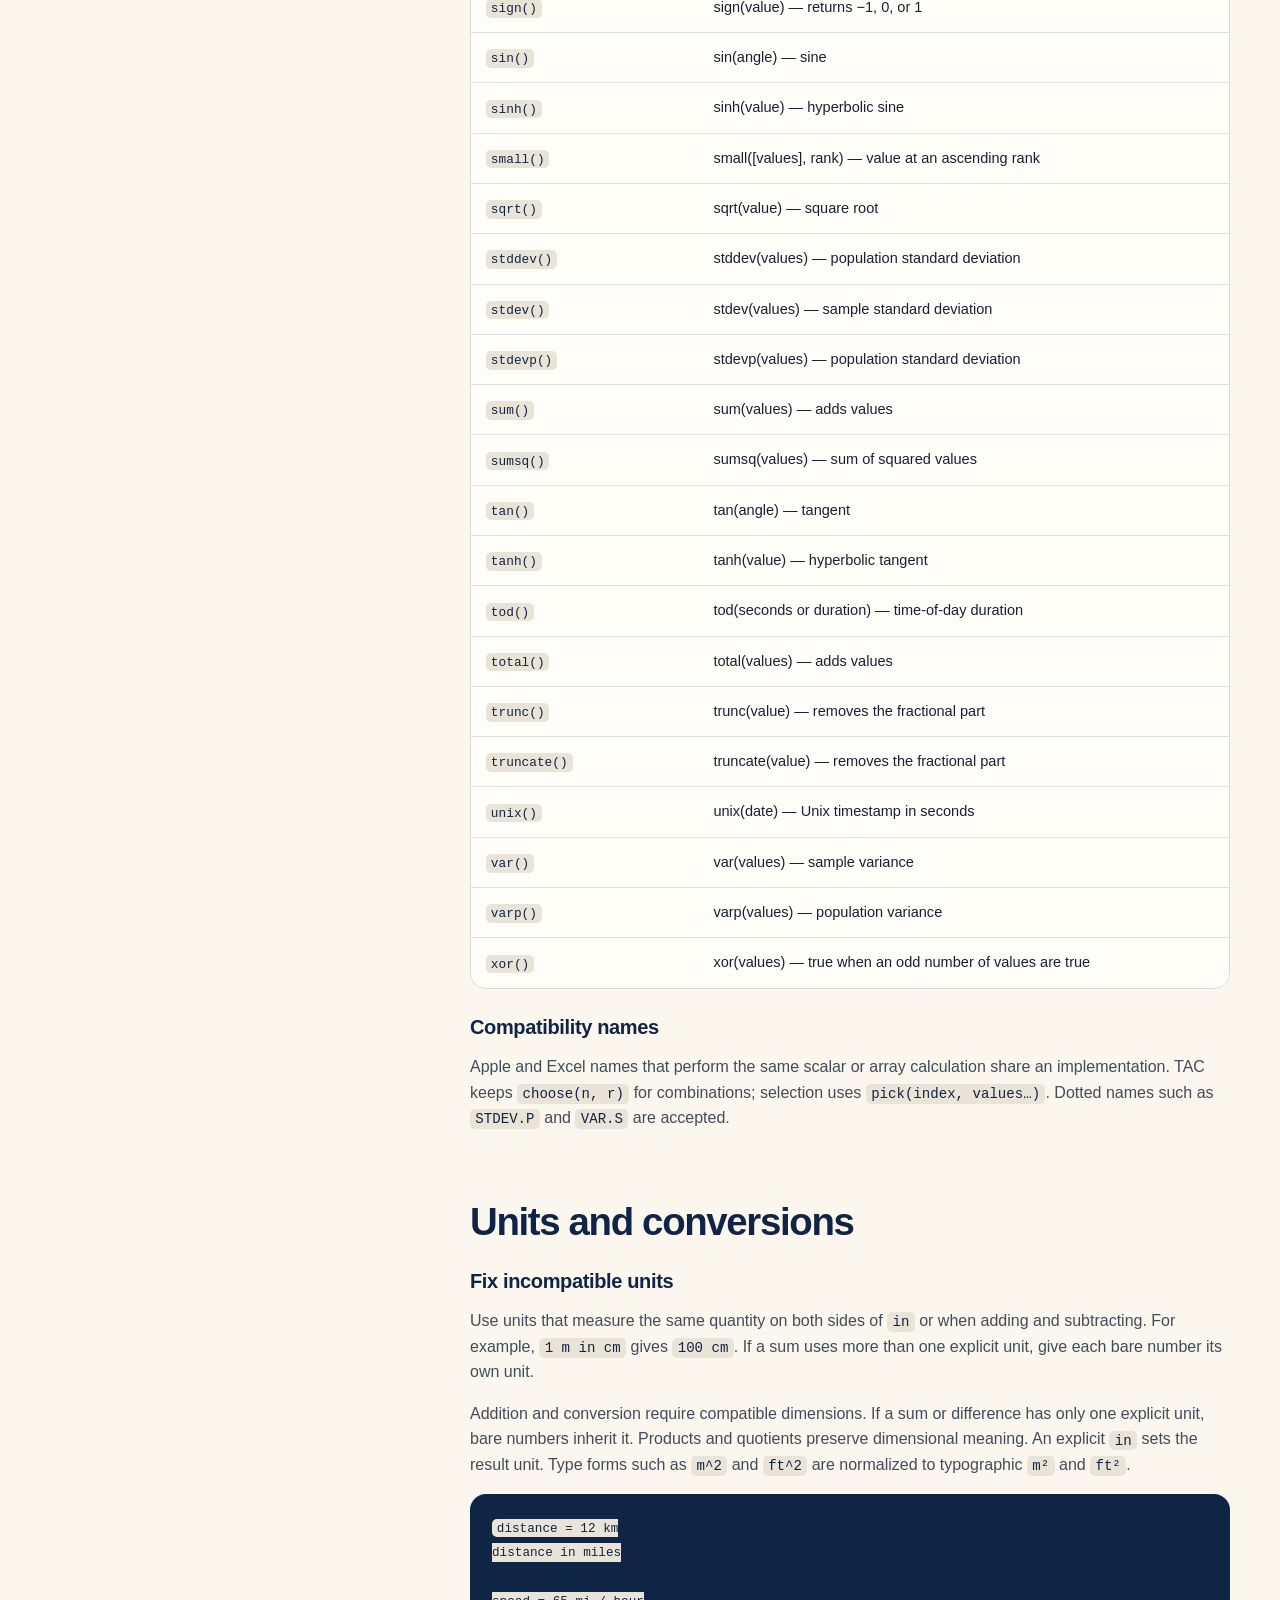
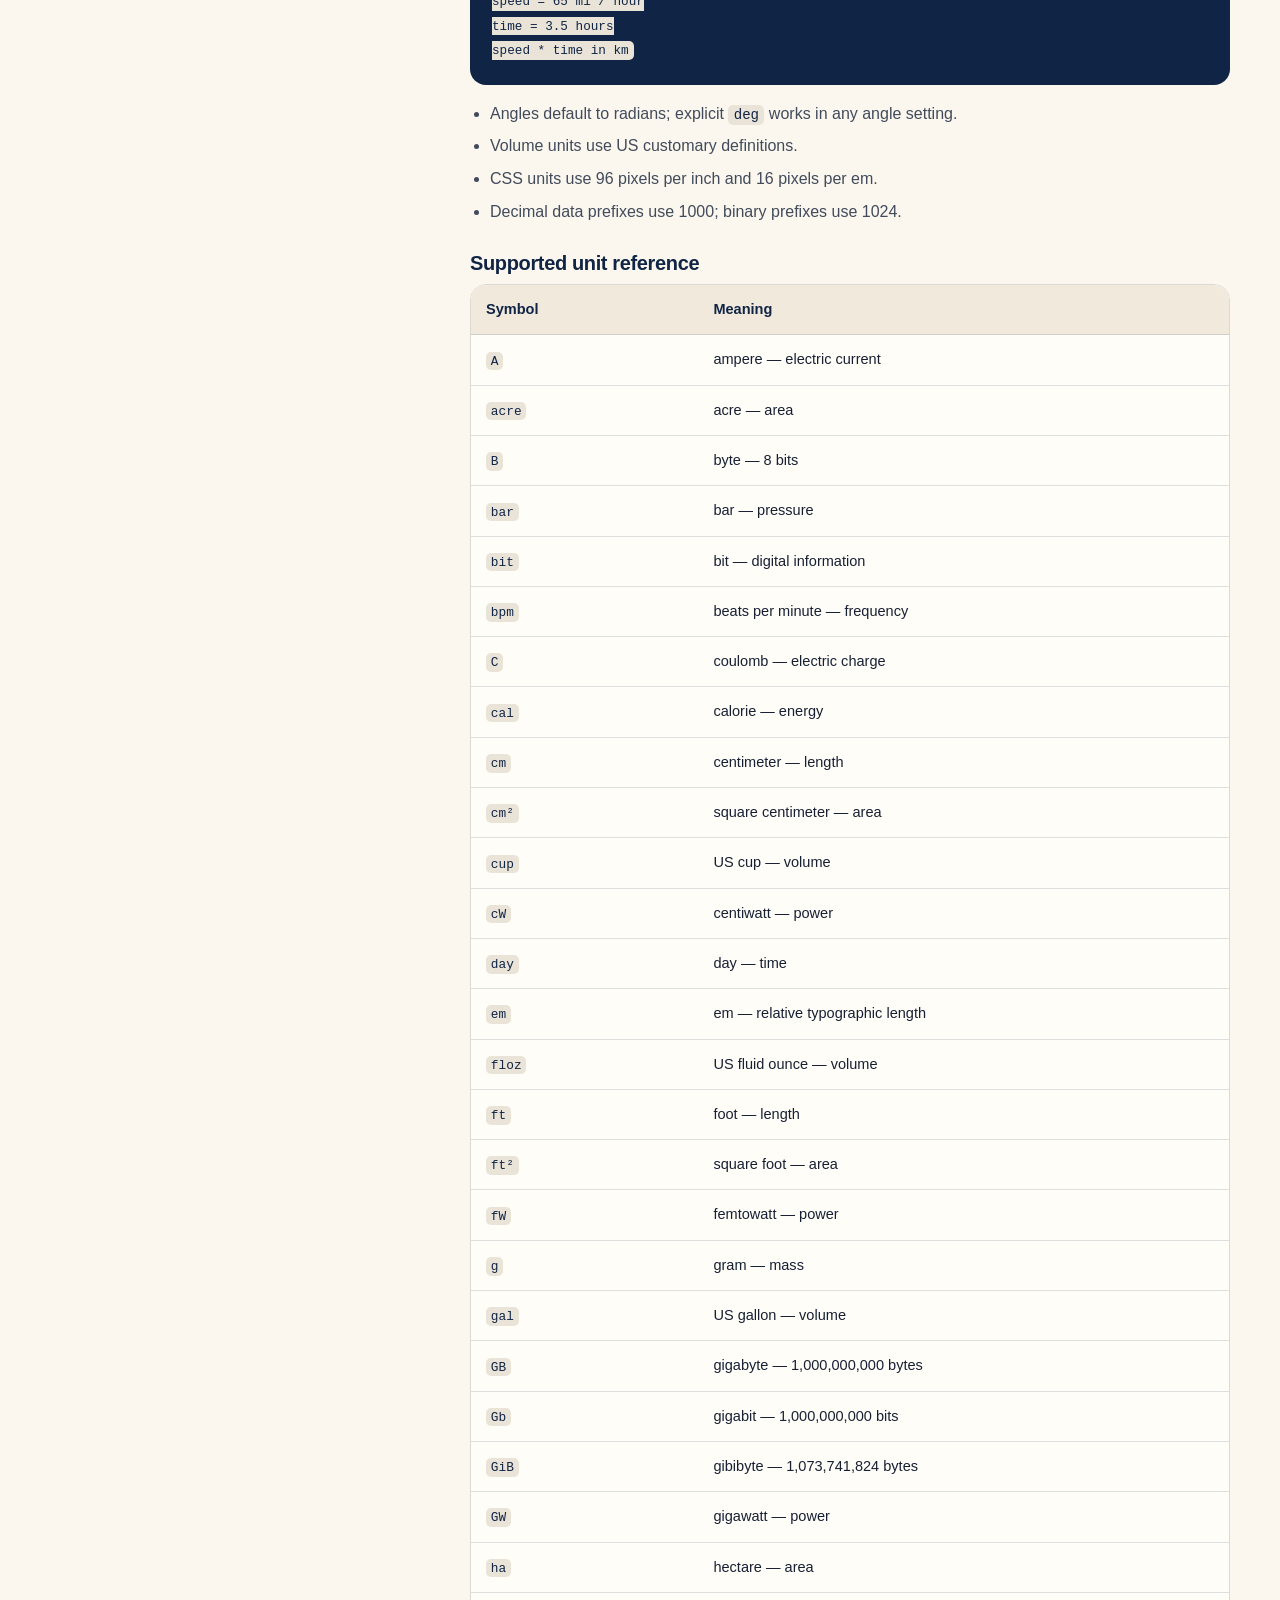
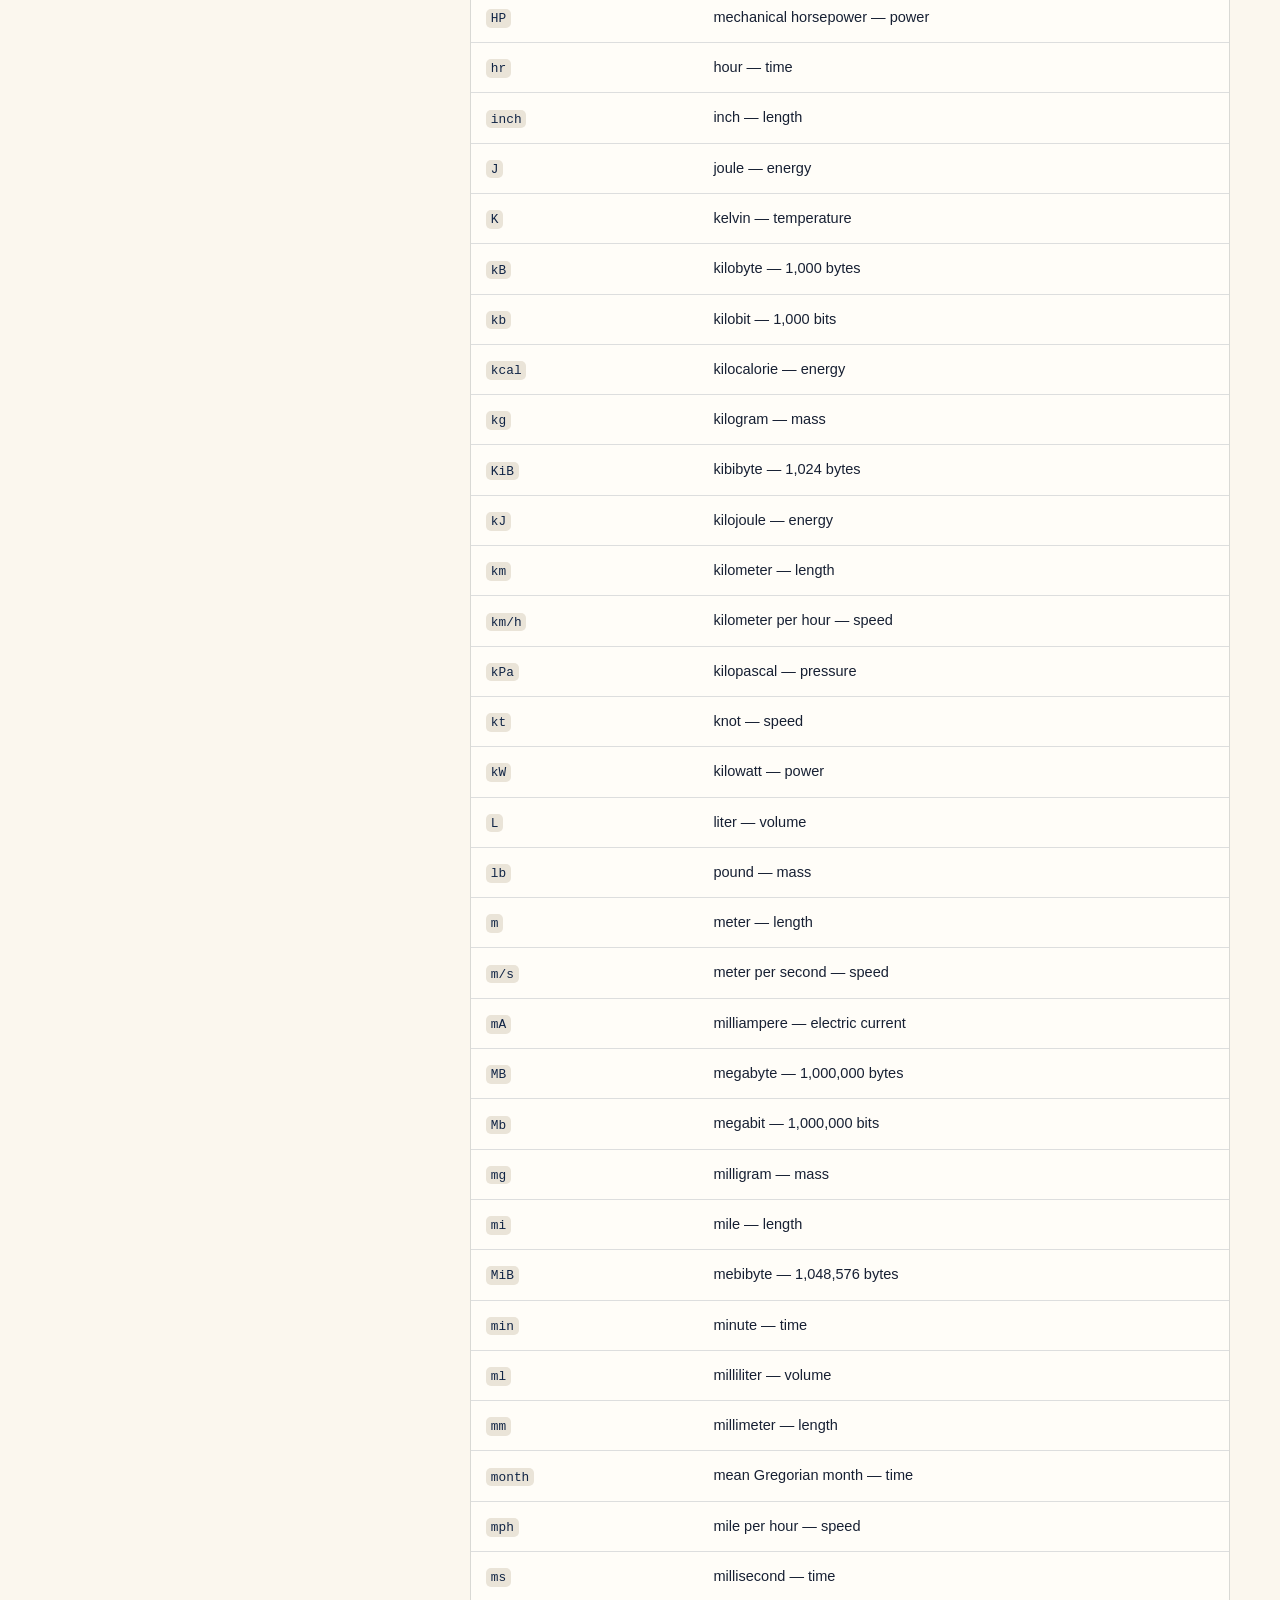
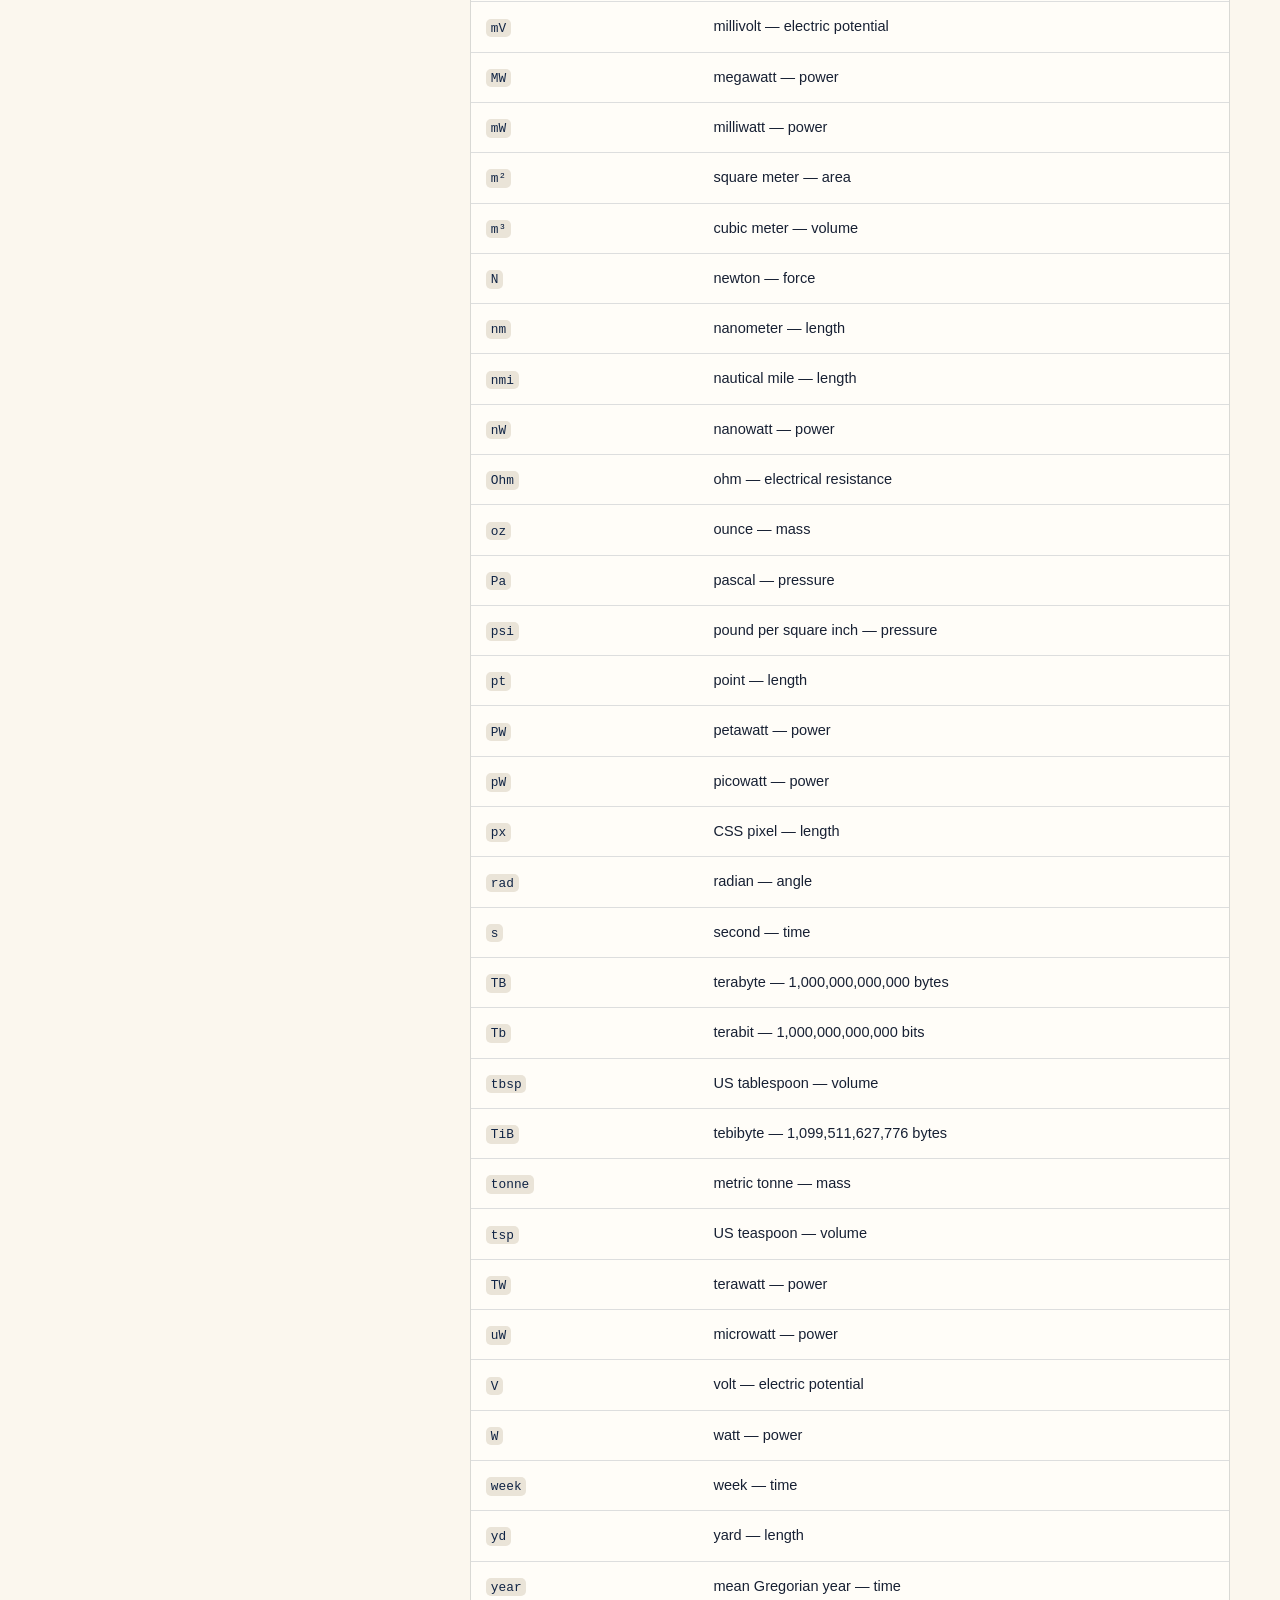
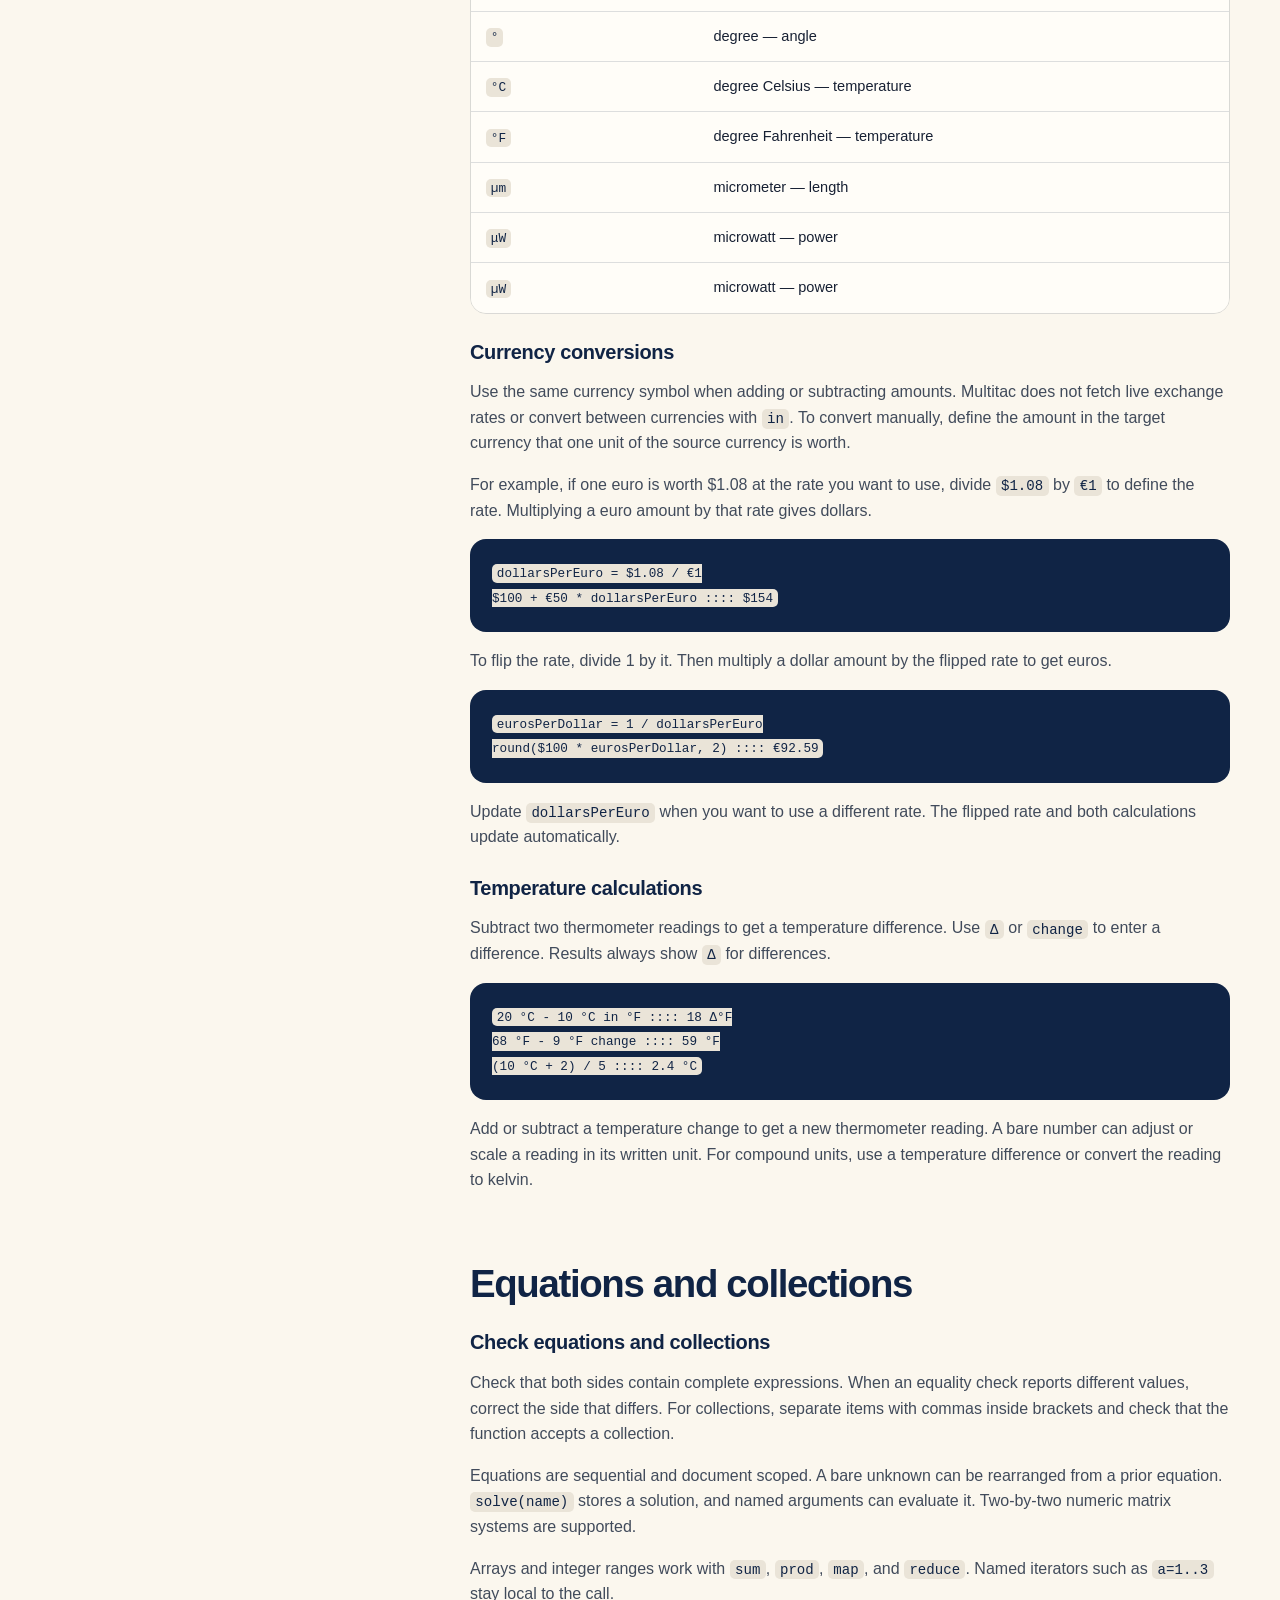
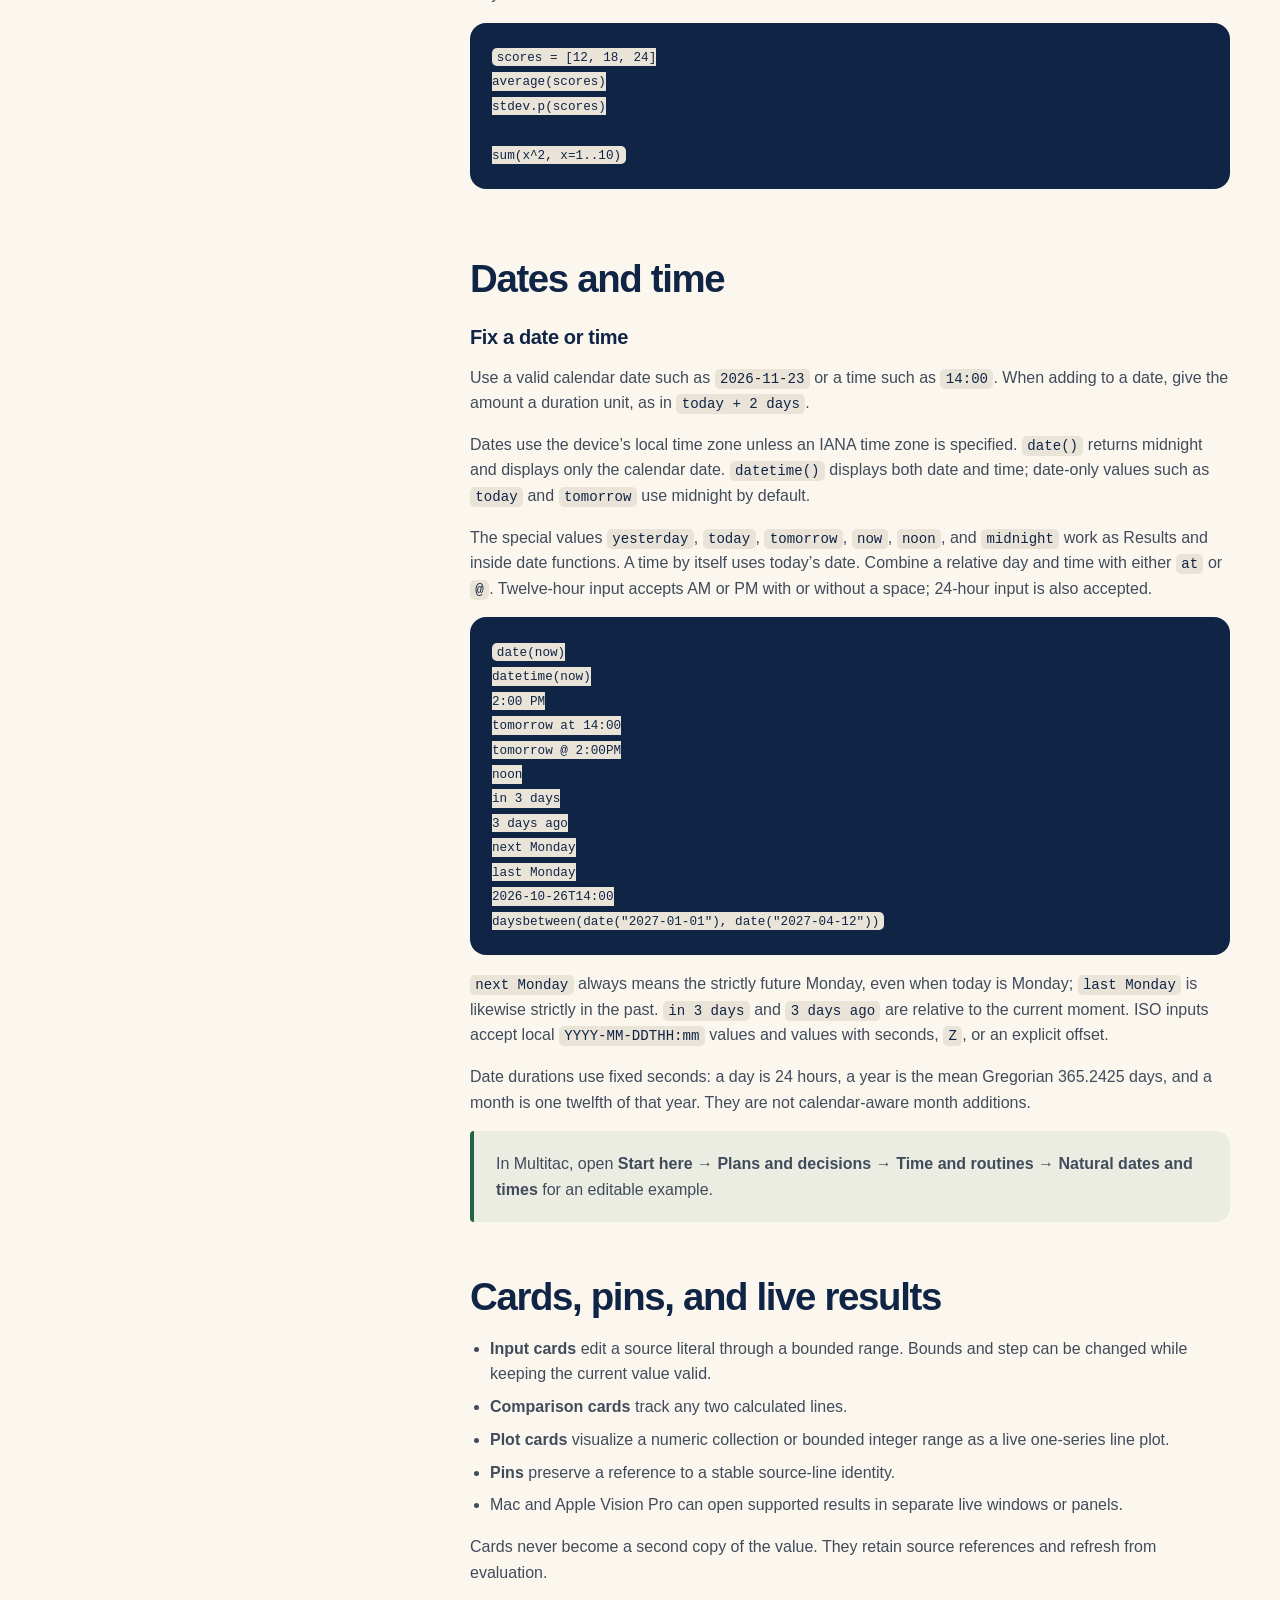
==== commit d852f2c3: "Use one hundred dollars in the reverse exchange example" ====
--- a/docs/index.html
+++ b/docs/index.html
@@ -38,7 +38,7 @@
 $100 + €50 * dollarsPerEuro :::: $154</code></pre>
 <p>To flip the rate, divide 1 by it. Then multiply a dollar amount by the flipped rate to get euros.</p>
 <pre><code>eurosPerDollar = 1 / dollarsPerEuro
-$108 * eurosPerDollar :::: €100</code></pre>
+round($100 * eurosPerDollar, 2) :::: €92.59</code></pre>
 <p>Update <code>dollarsPerEuro</code> when you want to use a different rate. The flipped rate and both calculations update automatically.</p>
 <h3 id="temperature-calculations">Temperature calculations</h3>
 <p>Subtract two thermometer readings to get a temperature difference. Use <code>Δ</code> or <code>change</code> to enter a difference. Results always show <code>Δ</code> for differences.</p>
